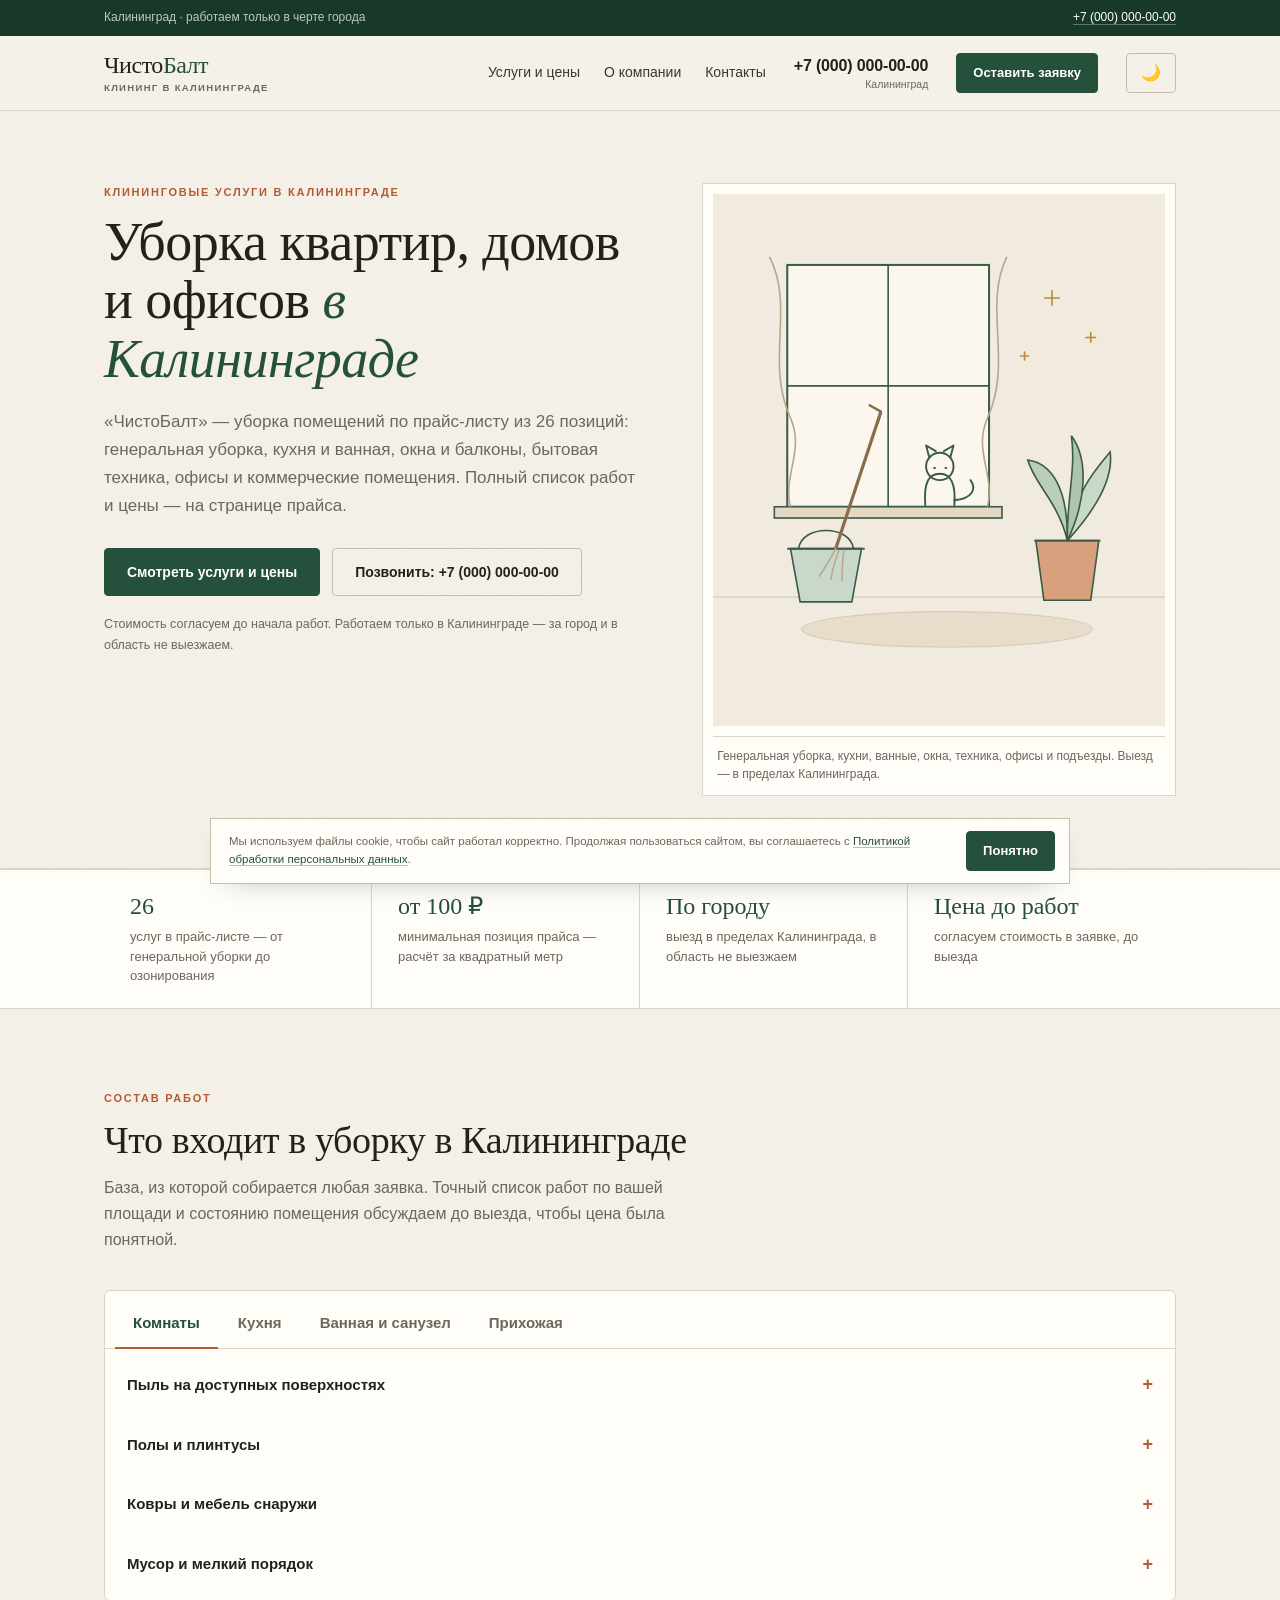
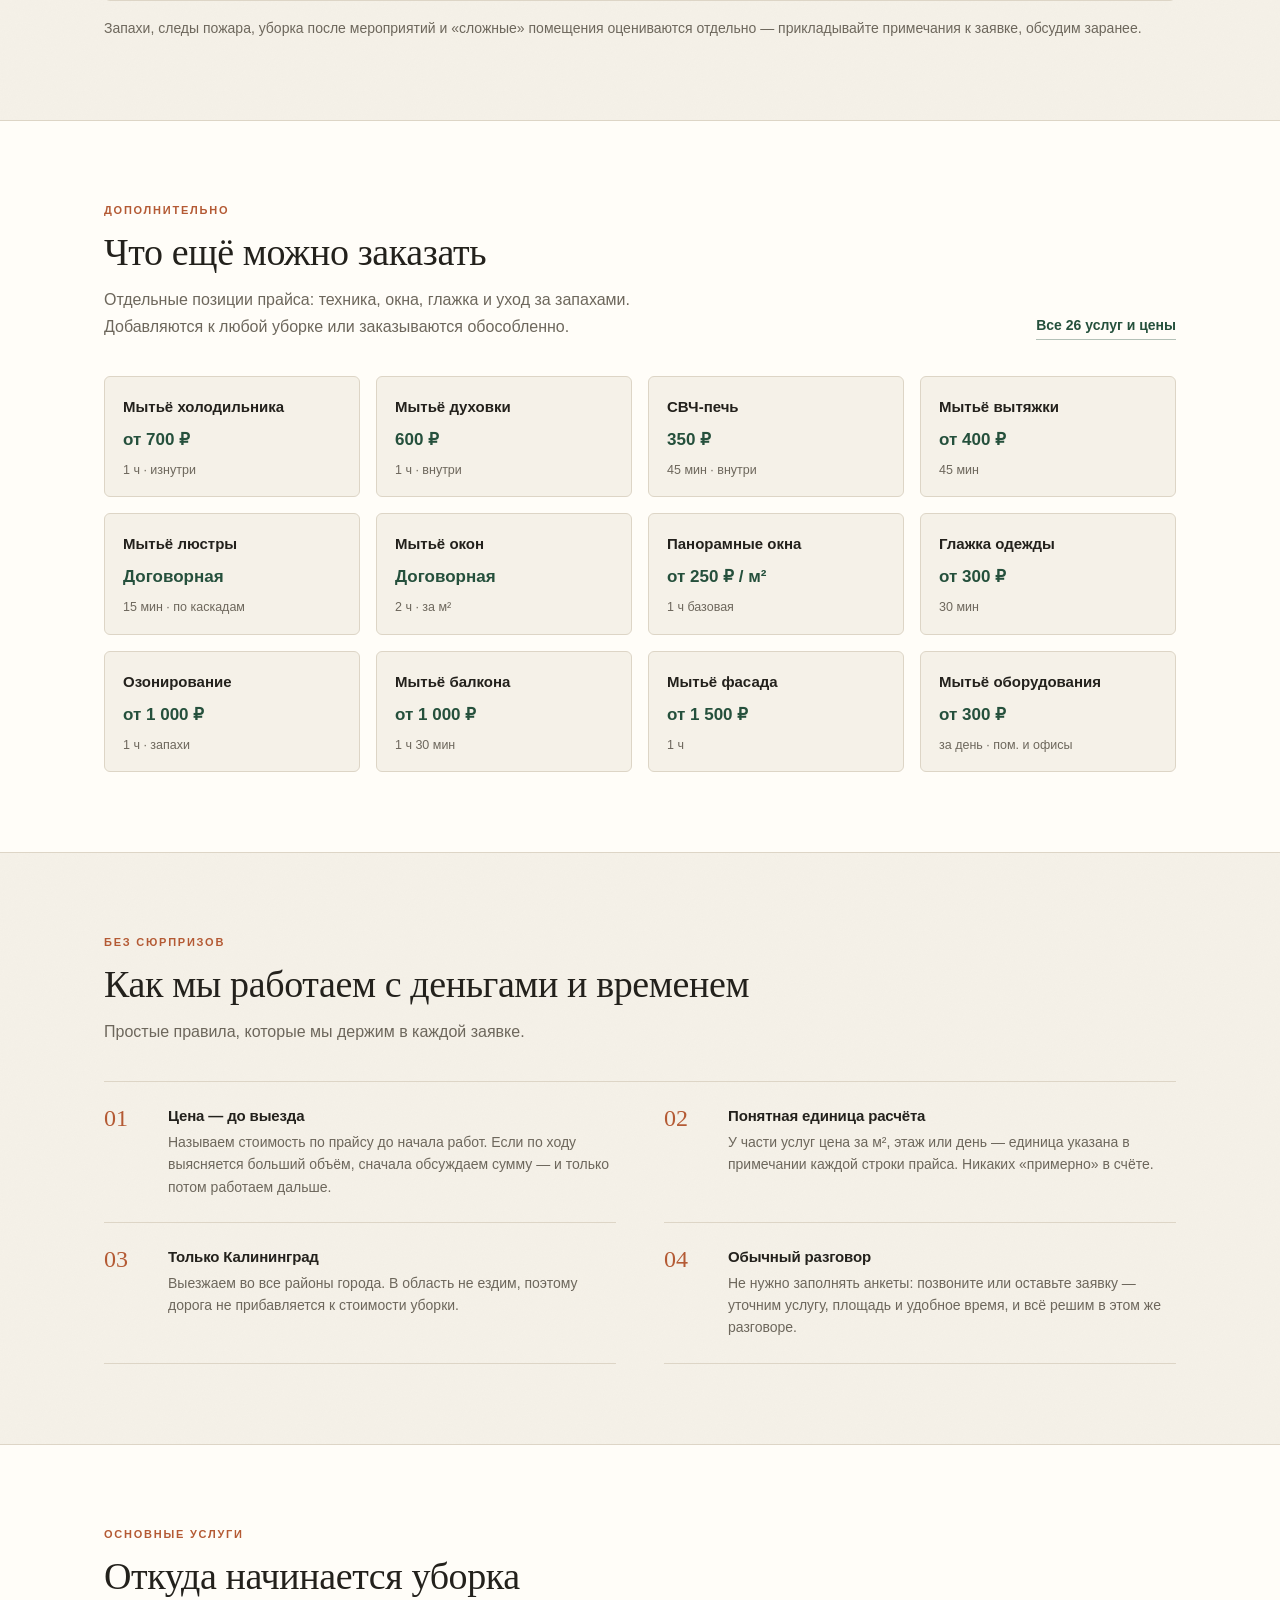
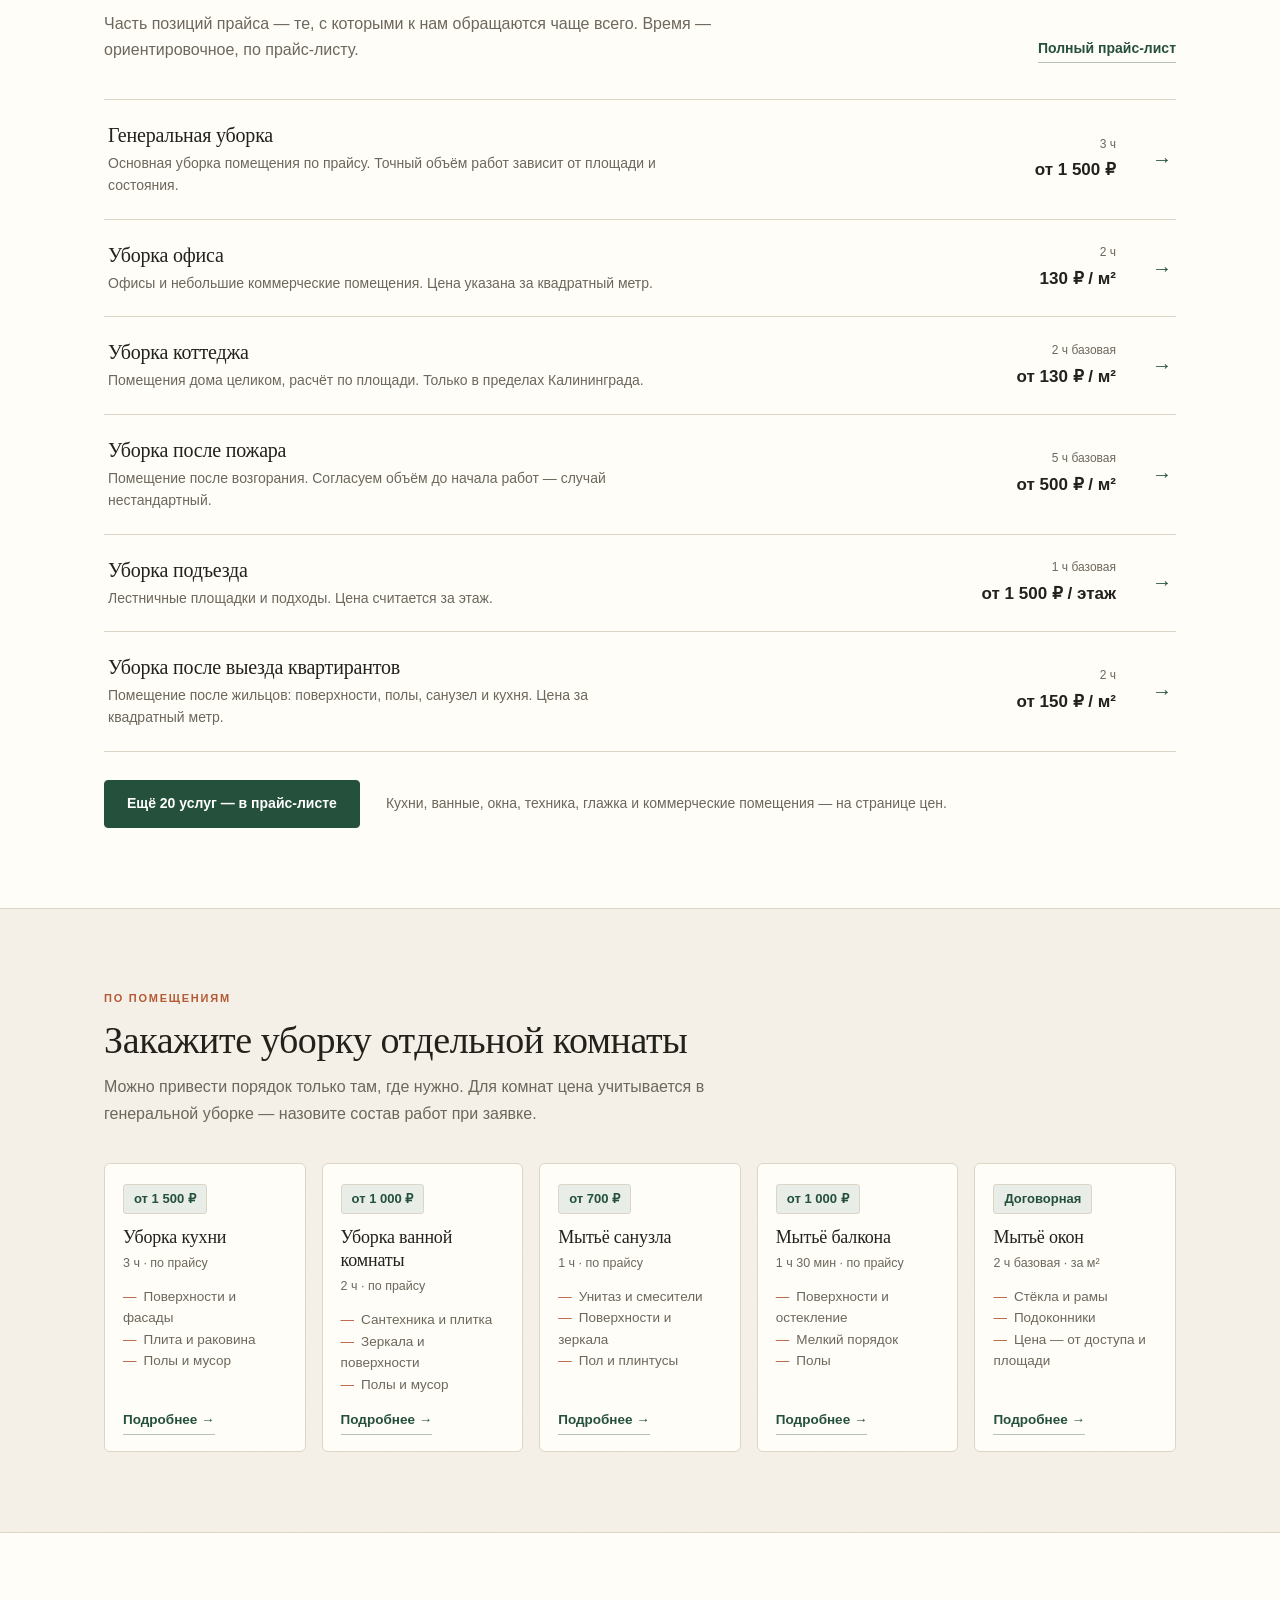
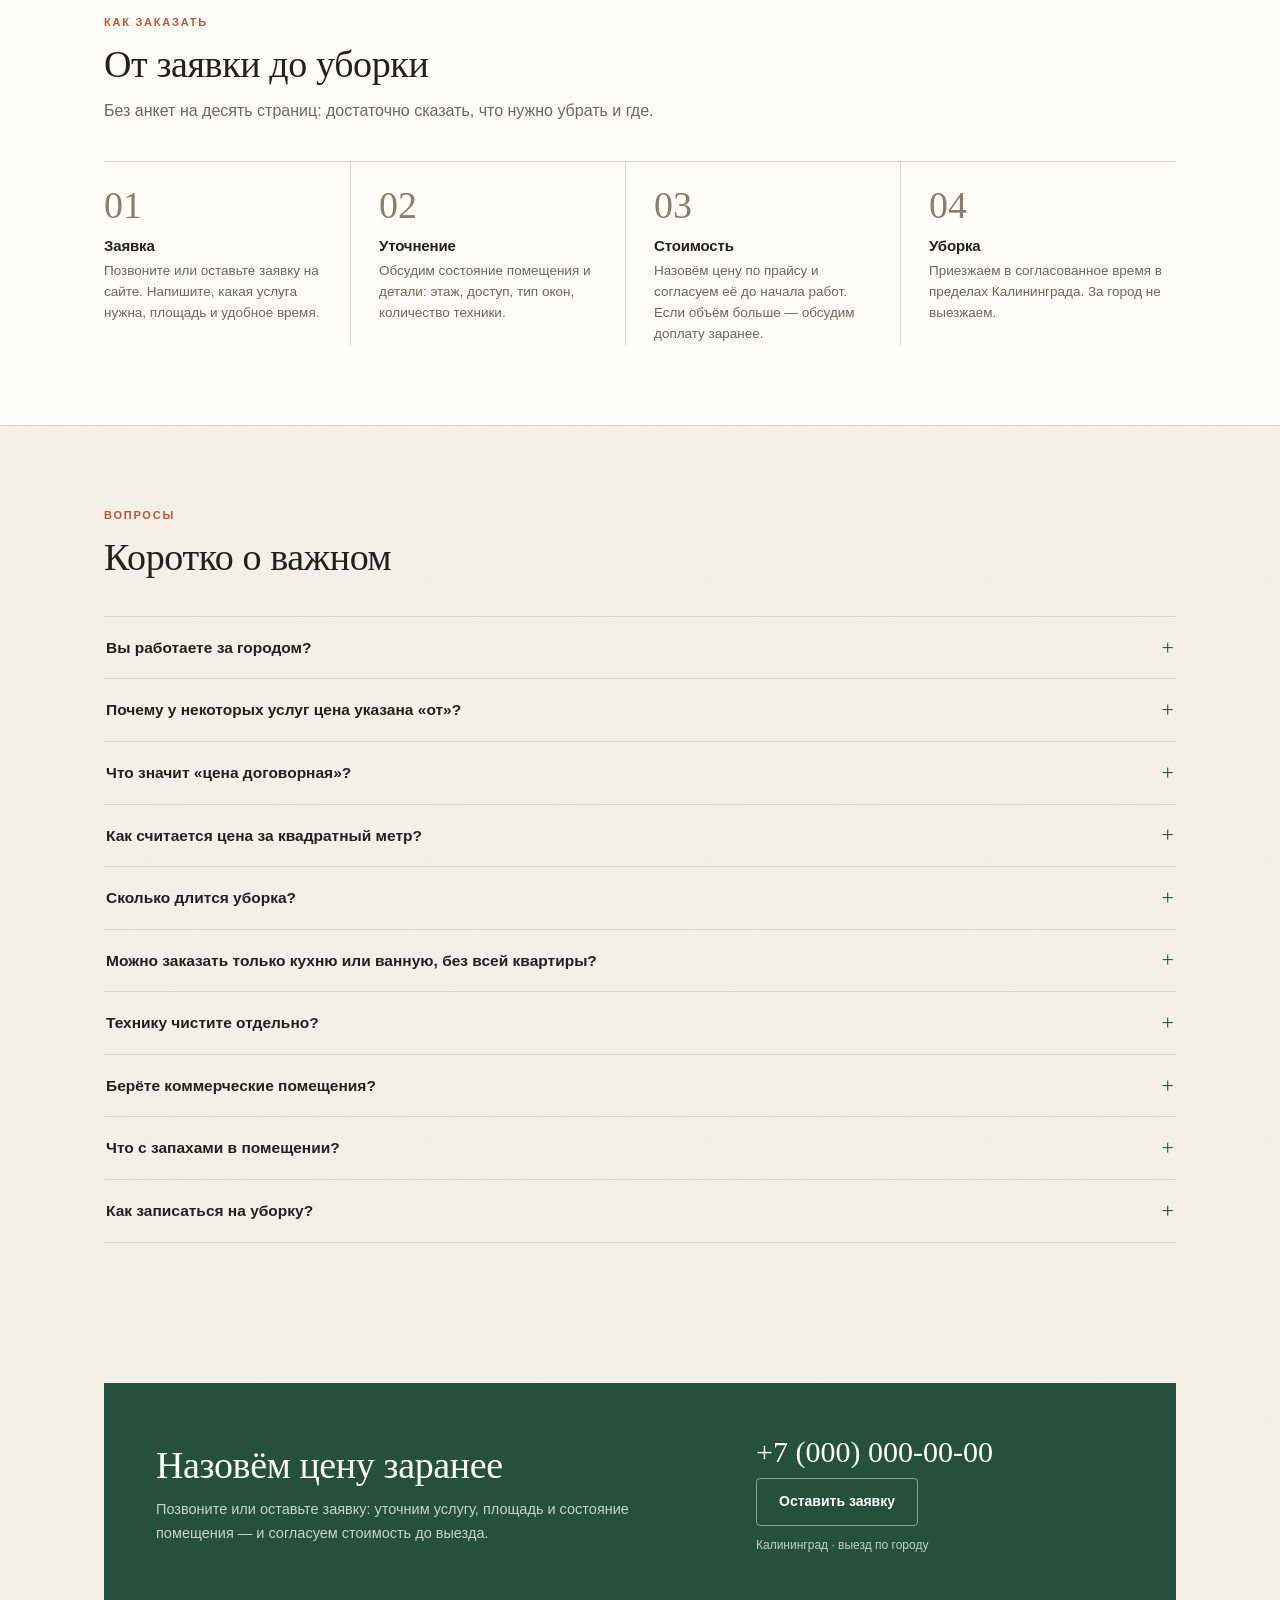
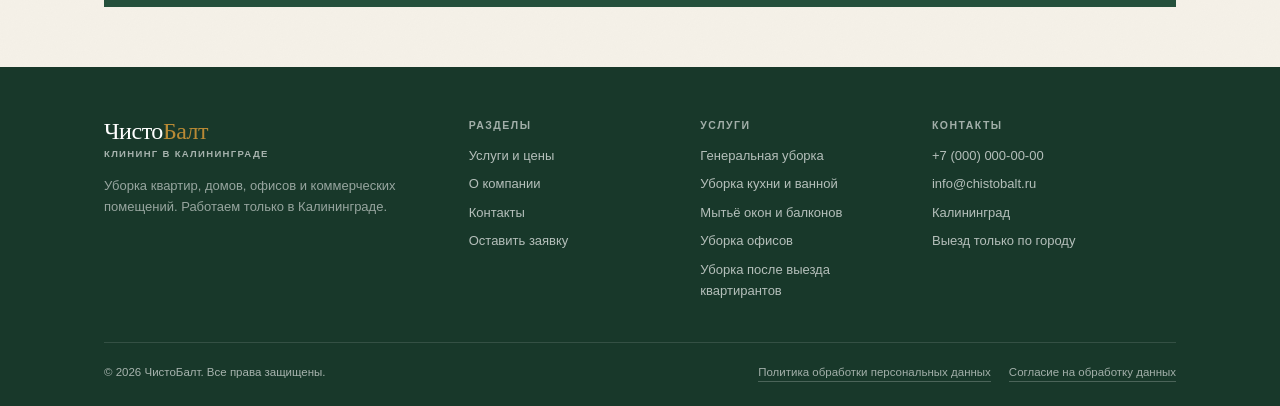
==== index.html @ 49157579 "ЧистоБалт: главная перестроена по структуре референса (полоса фактов, вкладки «Что входит», доп-услу" ====
<!DOCTYPE html>
<html lang="ru">
<head>
  <meta charset="UTF-8">
  <meta name="viewport" content="width=device-width, initial-scale=1">
  <title>ЧистоБалт — клининговые услуги в Калининграде: уборка квартир, домов и офисов</title>
  <meta name="description" content="Клининговые услуги в Калининграде. Что входит в уборку, отдельные помещения, окна, техника, офисы и коммерческие помещения. Прайс-лист из 26 услуг, цены согласовываем до начала работ. Только Калининград, без выездов по области.">
  <meta name="theme-color" content="#25503c">
  <link rel="icon" href="assets/favicon.svg" type="image/svg+xml">
  <link rel="stylesheet" href="styles.css">
</head>
<body>

  <div class="topbar">
    <div class="container topbar__inner">
      <span>Калининград · работаем только в черте города</span>
      <span><a href="tel:+70000000000">+7 (000) 000-00-00</a></span>
    </div>
  </div>

  <header class="header">
    <div class="container header__inner">
      <a class="logo" href="index.html">
        <span class="logo__name">Чисто<span>Балт</span></span>
        <span class="logo__sub">клининг в Калининграде</span>
      </a>

      <nav class="nav" id="nav" aria-label="Основная навигация">
        <a href="services.html">Услуги и цены</a>
        <a href="about.html">О компании</a>
        <a href="contacts.html">Контакты</a>
      </nav>

      <div class="header__phone">
        <a href="tel:+70000000000">+7 (000) 000-00-00</a>
        <small>Калининград</small>
      </div>

      <a class="btn btn--primary btn--sm header__cta" href="contacts.html#form">Оставить заявку</a>

      <button class="btn theme-toggle" type="button" id="themeToggle" aria-label="Переключить тему оформления" aria-pressed="false">🌙</button>

      <button class="burger" type="button" id="burger" aria-label="Открыть меню" aria-expanded="false" aria-controls="nav">
        <span></span><span></span><span></span>
      </button>
    </div>
  </header>

  <main>
    <section class="hero">
      <div class="container hero__grid">
        <div>
          <span class="overline">Клининговые услуги в Калининграде</span>
          <h1>Уборка квартир, домов и офисов <em>в Калининграде</em></h1>
          <p class="hero__lead">«ЧистоБалт» — уборка помещений по прайс-листу из 26 позиций: генеральная уборка, кухня и ванная, окна и балконы, бытовая техника, офисы и коммерческие помещения. Полный список работ и цены — на странице прайса.</p>

          <div class="hero__actions">
            <a class="btn btn--primary" href="services.html">Смотреть услуги и цены</a>
            <a class="btn btn--secondary" href="tel:+70000000000">Позвонить: +7 (000) 000-00-00</a>
          </div>
          <p class="hero__note">Стоимость согласуем до начала работ. Работаем только в Калининграде — за город и в область не выезжаем.</p>
        </div>

        <div class="hero__media">
          <figure class="hero__figure">
            <img src="assets/hero-line.svg" alt="Комната после уборки: окно, кот на подоконнике, растение и ведро со шваброй" width="560" height="660">
            <figcaption>Генеральная уборка, кухни, ванные, окна, техника, офисы и подъезды. Выезд — в пределах Калининграда.</figcaption>
          </figure>
        </div>
      </div>
    </section>

    <section class="statbar" aria-label="Основные факты о компании">
      <div class="container">
        <ul class="statbar__list">
          <li>
            <span class="statbar__value">26</span>
            <span class="statbar__label">услуг в прайс-листе — от генеральной уборки до озонирования</span>
          </li>
          <li>
            <span class="statbar__value">от 100 ₽</span>
            <span class="statbar__label">минимальная позиция прайса — расчёт за квадратный метр</span>
          </li>
          <li>
            <span class="statbar__value">По городу</span>
            <span class="statbar__label">выезд в пределах Калининграда, в область не выезжаем</span>
          </li>
          <li>
            <span class="statbar__value">Цена до работ</span>
            <span class="statbar__label">согласуем стоимость в заявке, до выезда</span>
          </li>
        </ul>
      </div>
    </section>

    <section class="section">
      <div class="container">
        <div class="section__head">
          <span class="overline">Состав работ</span>
          <h2>Что входит в уборку в Калининграде</h2>
          <p class="section__sub">База, из которой собирается любая заявка. Точный список работ по вашей площади и состоянию помещения обсуждаем до выезда, чтобы цена была понятной.</p>
        </div>

        <div class="included">
          <div class="included__tabs" role="tablist" aria-label="Помещения">
            <button class="included__tab is-active" type="button" role="tab" id="incTabRooms" aria-selected="true" aria-controls="incRooms" data-panel="incRooms">Комнаты</button>
            <button class="included__tab" type="button" role="tab" id="incTabKitchen" aria-selected="false" aria-controls="incKitchen" data-panel="incKitchen">Кухня</button>
            <button class="included__tab" type="button" role="tab" id="incTabBath" aria-selected="false" aria-controls="incBath" data-panel="incBath">Ванная и санузел</button>
            <button class="included__tab" type="button" role="tab" id="incTabHall" aria-selected="false" aria-controls="incHall" data-panel="incHall">Прихожая</button>
          </div>

          <div class="included__panel is-active" id="incRooms" role="tabpanel" aria-labelledby="incTabRooms">
            <ul class="worklist">
              <li>
                <details>
                  <summary>Пыль на доступных поверхностях</summary>
                  <div class="worklist__text">Протираем полки, столы, подоконники и другие открытые поверхности. Отдельные позиции — мытьё люстр, техники и окон.</div>
                </details>
              </li>
              <li>
                <details>
                  <summary>Полы и плинтусы</summary>
                  <div class="worklist__text">Пропылесосим и вымоем полы, включая плинтусы и углы. Мебель по согласованию можно аккуратно отодвинуть для уборки отдельных зон.</div>
                </details>
              </li>
              <li>
                <details>
                  <summary>Ковры и мебель снаружи</summary>
                  <div class="worklist__text">Пропылесосим ковры и мягкую мебель с внешней стороны. Глубокая чистка обивки — отдельная услуга, обсуждается при заявке.</div>
                </details>
              </li>
              <li>
                <details>
                  <summary>Мусор и мелкий порядок</summary>
                  <div class="worklist__text">Соберём мусор и вынесем мешки, заправим кровати, сложим по местам вещи, где это возможно.</div>
                </details>
              </li>
            </ul>
          </div>

          <div class="included__panel" id="incKitchen" role="tabpanel" aria-labelledby="incTabKitchen" hidden>
            <ul class="worklist">
              <li>
                <details>
                  <summary>Поверхности и фасады</summary>
                  <div class="worklist__text">Отмоем рабочую зону, фасады гарнитура снаружи, стол и подоконник от пыли и привычных загрязнений.</div>
                </details>
              </li>
              <li>
                <details>
                  <summary>Плита и раковина</summary>
                  <div class="worklist__text">Чистим плиту, варочную панель и раковину. Сильные застарелые загрязнения уточняются заранее — от этого зависит время и цена.</div>
                </details>
              </li>
              <li>
                <details>
                  <summary>Техника внутри и снаружи</summary>
                  <div class="worklist__text">Снаружи протираем всю технику. Мытьё холодильника, духовки, микроволновой печи и вытяжки внутри — отдельные позиции прайса.</div>
                </details>
              </li>
              <li>
                <details>
                  <summary>Мусор и пол</summary>
                  <div class="worklist__text">Меняем мешок в урне, убираем мусор, пылесосим и моем пол, включая зону под кухонным гарнитуром по доступности.</div>
                </details>
              </li>
            </ul>
          </div>

          <div class="included__panel" id="incBath" role="tabpanel" aria-labelledby="incTabBath" hidden>
            <ul class="worklist">
              <li>
                <details>
                  <summary>Сантехника</summary>
                  <div class="worklist__text">Отмываем ванную или душевую, чистим унитаз и смесители до блеска. Глубокая уборка санузла — отдельная позиция прайса.</div>
                </details>
              </li>
              <li>
                <details>
                  <summary>Плитка и зеркала</summary>
                  <div class="worklist__text">Протираем кафель от налёта, моем зеркала и стеклянные поверхности без разводов.</div>
                </details>
              </li>
              <li>
                <details>
                  <summary>Порядок на полках</summary>
                  <div class="worklist__text">Расставим аккуратно флаконы и полотенца. Каждая вещь остаётся на своём месте или там, где вы укажете.</div>
                </details>
              </li>
              <li>
                <details>
                  <summary>Мусор и пол</summary>
                  <div class="worklist__text">Меняем мешок, выносим мусор, моем пол и плинтусы, включая зону под стиральной машиной и раковиной.</div>
                </details>
              </li>
            </ul>
          </div>

          <div class="included__panel" id="incHall" role="tabpanel" aria-labelledby="incTabHall" hidden>
            <ul class="worklist">
              <li>
                <details>
                  <summary>Зеркала и двери</summary>
                  <div class="worklist__text">Моем зеркала, протираем дверные ручки и полотна дверей, выключатели.</div>
                </details>
              </li>
              <li>
                <details>
                  <summary>Обувь и вещи</summary>
                  <div class="worklist__text">Аккуратно расставим обувь и разложим верхнюю одежду там, где у вас принято хранить.</div>
                </details>
              </li>
              <li>
                <details>
                  <summary>Верхние поверхности</summary>
                  <div class="worklist__text">Убираем пыль с антресолей и верхних полок по доступности, протираем стены от следов пыли.</div>
                </details>
              </li>
              <li>
                <details>
                  <summary>Пол с ковриком</summary>
                  <div class="worklist__text">Пропылесосим и вымоем пол, вытряхнем или пропылесосим входной коврик.</div>
                </details>
              </li>
            </ul>
          </div>
        </div>

        <p class="included__note">Запахи, следы пожара, уборка после мероприятий и «сложные» помещения оцениваются отдельно — прикладывайте примечания к заявке, обсудим заранее.</p>
      </div>
    </section>

    <section class="section section--alt">
      <div class="container">
        <div class="section__head section__head--row">
          <div>
            <span class="overline">Дополнительно</span>
            <h2>Что ещё можно заказать</h2>
            <p class="section__sub">Отдельные позиции прайса: техника, окна, глажка и уход за запахами. Добавляются к любой уборке или заказываются обособленно.</p>
          </div>
          <a class="link-more" href="services.html">Все 26 услуг и цены</a>
        </div>

        <div class="extras">
          <a class="extra-card" href="services.html">
            <span class="extra-card__title">Мытьё холодильника</span>
            <span class="extra-card__price">от 700 ₽</span>
            <span class="extra-card__meta">1 ч · изнутри</span>
          </a>
          <a class="extra-card" href="services.html">
            <span class="extra-card__title">Мытьё духовки</span>
            <span class="extra-card__price">600 ₽</span>
            <span class="extra-card__meta">1 ч · внутри</span>
          </a>
          <a class="extra-card" href="services.html">
            <span class="extra-card__title">СВЧ-печь</span>
            <span class="extra-card__price">350 ₽</span>
            <span class="extra-card__meta">45 мин · внутри</span>
          </a>
          <a class="extra-card" href="services.html">
            <span class="extra-card__title">Мытьё вытяжки</span>
            <span class="extra-card__price">от 400 ₽</span>
            <span class="extra-card__meta">45 мин</span>
          </a>
          <a class="extra-card" href="services.html">
            <span class="extra-card__title">Мытьё люстры</span>
            <span class="extra-card__price">Договорная</span>
            <span class="extra-card__meta">15 мин · по каскадам</span>
          </a>
          <a class="extra-card" href="services.html">
            <span class="extra-card__title">Мытьё окон</span>
            <span class="extra-card__price">Договорная</span>
            <span class="extra-card__meta">2 ч · за м²</span>
          </a>
          <a class="extra-card" href="services.html">
            <span class="extra-card__title">Панорамные окна</span>
            <span class="extra-card__price">от 250 ₽ / м²</span>
            <span class="extra-card__meta">1 ч базовая</span>
          </a>
          <a class="extra-card" href="services.html">
            <span class="extra-card__title">Глажка одежды</span>
            <span class="extra-card__price">от 300 ₽</span>
            <span class="extra-card__meta">30 мин</span>
          </a>
          <a class="extra-card" href="services.html">
            <span class="extra-card__title">Озонирование</span>
            <span class="extra-card__price">от 1 000 ₽</span>
            <span class="extra-card__meta">1 ч · запахи</span>
          </a>
          <a class="extra-card" href="services.html">
            <span class="extra-card__title">Мытьё балкона</span>
            <span class="extra-card__price">от 1 000 ₽</span>
            <span class="extra-card__meta">1 ч 30 мин</span>
          </a>
          <a class="extra-card" href="services.html">
            <span class="extra-card__title">Мытьё фасада</span>
            <span class="extra-card__price">от 1 500 ₽</span>
            <span class="extra-card__meta">1 ч</span>
          </a>
          <a class="extra-card" href="services.html">
            <span class="extra-card__title">Мытьё оборудования</span>
            <span class="extra-card__price">от 300 ₽</span>
            <span class="extra-card__meta">за день · пом. и офисы</span>
          </a>
        </div>
      </div>
    </section>

    <section class="section">
      <div class="container">
        <div class="section__head">
          <span class="overline">Без сюрпризов</span>
          <h2>Как мы работаем с деньгами и временем</h2>
          <p class="section__sub">Простые правила, которые мы держим в каждой заявке.</p>
        </div>

        <div class="principles">
          <article class="principle">
            <span class="principle__num">01</span>
            <div>
              <h3>Цена — до выезда</h3>
              <p>Называем стоимость по прайсу до начала работ. Если по ходу выясняется больший объём, сначала обсуждаем сумму — и только потом работаем дальше.</p>
            </div>
          </article>

          <article class="principle">
            <span class="principle__num">02</span>
            <div>
              <h3>Понятная единица расчёта</h3>
              <p>У части услуг цена за м², этаж или день — единица указана в примечании каждой строки прайса. Никаких «примерно» в счёте.</p>
            </div>
          </article>

          <article class="principle">
            <span class="principle__num">03</span>
            <div>
              <h3>Только Калининград</h3>
              <p>Выезжаем во все районы города. В область не ездим, поэтому дорога не прибавляется к стоимости уборки.</p>
            </div>
          </article>

          <article class="principle">
            <span class="principle__num">04</span>
            <div>
              <h3>Обычный разговор</h3>
              <p>Не нужно заполнять анкеты: позвоните или оставьте заявку — уточним услугу, площадь и удобное время, и всё решим в этом же разговоре.</p>
            </div>
          </article>
        </div>
      </div>
    </section>

    <section class="section section--alt">
      <div class="container">
        <div class="section__head section__head--row">
          <div>
            <span class="overline">Основные услуги</span>
            <h2>Откуда начинается уборка</h2>
            <p class="section__sub">Часть позиций прайса — те, с которыми к нам обращаются чаще всего. Время — ориентировочное, по прайс-листу.</p>
          </div>
          <a class="link-more" href="services.html">Полный прайс-лист</a>
        </div>

        <div class="service-list">
          <a class="service-row" href="services.html">
            <div class="service-row__body">
              <h3>Генеральная уборка</h3>
              <p>Основная уборка помещения по прайсу. Точный объём работ зависит от площади и состояния.</p>
            </div>
            <div class="service-row__side">
              <span class="service-row__time">3 ч</span>
              <span class="service-row__price">от 1 500 ₽</span>
            </div>
            <span class="service-row__arrow" aria-hidden="true">→</span>
          </a>

          <a class="service-row" href="services.html">
            <div class="service-row__body">
              <h3>Уборка офиса</h3>
              <p>Офисы и небольшие коммерческие помещения. Цена указана за квадратный метр.</p>
            </div>
            <div class="service-row__side">
              <span class="service-row__time">2 ч</span>
              <span class="service-row__price">130 ₽ / м²</span>
            </div>
            <span class="service-row__arrow" aria-hidden="true">→</span>
          </a>

          <a class="service-row" href="services.html">
            <div class="service-row__body">
              <h3>Уборка коттеджа</h3>
              <p>Помещения дома целиком, расчёт по площади. Только в пределах Калининграда.</p>
            </div>
            <div class="service-row__side">
              <span class="service-row__time">2 ч базовая</span>
              <span class="service-row__price">от 130 ₽ / м²</span>
            </div>
            <span class="service-row__arrow" aria-hidden="true">→</span>
          </a>

          <a class="service-row" href="services.html">
            <div class="service-row__body">
              <h3>Уборка после пожара</h3>
              <p>Помещение после возгорания. Согласуем объём до начала работ — случай нестандартный.</p>
            </div>
            <div class="service-row__side">
              <span class="service-row__time">5 ч базовая</span>
              <span class="service-row__price">от 500 ₽ / м²</span>
            </div>
            <span class="service-row__arrow" aria-hidden="true">→</span>
          </a>

          <a class="service-row" href="services.html">
            <div class="service-row__body">
              <h3>Уборка подъезда</h3>
              <p>Лестничные площадки и подходы. Цена считается за этаж.</p>
            </div>
            <div class="service-row__side">
              <span class="service-row__time">1 ч базовая</span>
              <span class="service-row__price">от 1 500 ₽ / этаж</span>
            </div>
            <span class="service-row__arrow" aria-hidden="true">→</span>
          </a>

          <a class="service-row" href="services.html">
            <div class="service-row__body">
              <h3>Уборка после выезда квартирантов</h3>
              <p>Помещение после жильцов: поверхности, полы, санузел и кухня. Цена за квадратный метр.</p>
            </div>
            <div class="service-row__side">
              <span class="service-row__time">2 ч</span>
              <span class="service-row__price">от 150 ₽ / м²</span>
            </div>
            <span class="service-row__arrow" aria-hidden="true">→</span>
          </a>
        </div>

        <div class="service-list__foot">
          <a class="btn btn--primary" href="services.html">Ещё 20 услуг — в прайс-листе</a>
          <span class="service-list__hint">Кухни, ванные, окна, техника, глажка и коммерческие помещения — на странице цен.</span>
        </div>
      </div>
    </section>

    <section class="section">
      <div class="container">
        <div class="section__head">
          <span class="overline">По помещениям</span>
          <h2>Закажите уборку отдельной комнаты</h2>
          <p class="section__sub">Можно привести порядок только там, где нужно. Для комнат цена учитывается в генеральной уборке — назовите состав работ при заявке.</p>
        </div>

        <div class="rooms">
          <a class="room-card" href="services.html">
            <span class="room-card__badge">от 1 500 ₽</span>
            <h3>Уборка кухни</h3>
            <span class="room-card__meta">3 ч · по прайсу</span>
            <ul>
              <li>Поверхности и фасады</li>
              <li>Плита и раковина</li>
              <li>Полы и мусор</li>
            </ul>
            <span class="room-card__more" aria-hidden="true">Подробнее →</span>
          </a>

          <a class="room-card" href="services.html">
            <span class="room-card__badge">от 1 000 ₽</span>
            <h3>Уборка ванной комнаты</h3>
            <span class="room-card__meta">2 ч · по прайсу</span>
            <ul>
              <li>Сантехника и плитка</li>
              <li>Зеркала и поверхности</li>
              <li>Полы и мусор</li>
            </ul>
            <span class="room-card__more" aria-hidden="true">Подробнее →</span>
          </a>

          <a class="room-card" href="services.html">
            <span class="room-card__badge">от 700 ₽</span>
            <h3>Мытьё санузла</h3>
            <span class="room-card__meta">1 ч · по прайсу</span>
            <ul>
              <li>Унитаз и смесители</li>
              <li>Поверхности и зеркала</li>
              <li>Пол и плинтусы</li>
            </ul>
            <span class="room-card__more" aria-hidden="true">Подробнее →</span>
          </a>

          <a class="room-card" href="services.html">
            <span class="room-card__badge">от 1 000 ₽</span>
            <h3>Мытьё балкона</h3>
            <span class="room-card__meta">1 ч 30 мин · по прайсу</span>
            <ul>
              <li>Поверхности и остекление</li>
              <li>Мелкий порядок</li>
              <li>Полы</li>
            </ul>
            <span class="room-card__more" aria-hidden="true">Подробнее →</span>
          </a>

          <a class="room-card" href="services.html">
            <span class="room-card__badge">Договорная</span>
            <h3>Мытьё окон</h3>
            <span class="room-card__meta">2 ч базовая · за м²</span>
            <ul>
              <li>Стёкла и рамы</li>
              <li>Подоконники</li>
              <li>Цена — от доступа и площади</li>
            </ul>
            <span class="room-card__more" aria-hidden="true">Подробнее →</span>
          </a>
        </div>
      </div>
    </section>

    <section class="section section--alt">
      <div class="container">
        <div class="section__head">
          <span class="overline">Как заказать</span>
          <h2>От заявки до уборки</h2>
          <p class="section__sub">Без анкет на десять страниц: достаточно сказать, что нужно убрать и где.</p>
        </div>

        <div class="steps">
          <article class="step">
            <div class="step__num">01</div>
            <h3>Заявка</h3>
            <p>Позвоните или оставьте заявку на сайте. Напишите, какая услуга нужна, площадь и удобное время.</p>
          </article>

          <article class="step">
            <div class="step__num">02</div>
            <h3>Уточнение</h3>
            <p>Обсудим состояние помещения и детали: этаж, доступ, тип окон, количество техники.</p>
          </article>

          <article class="step">
            <div class="step__num">03</div>
            <h3>Стоимость</h3>
            <p>Назовём цену по прайсу и согласуем её до начала работ. Если объём больше — обсудим доплату заранее.</p>
          </article>

          <article class="step">
            <div class="step__num">04</div>
            <h3>Уборка</h3>
            <p>Приезжаем в согласованное время в пределах Калининграда. За город не выезжаем.</p>
          </article>
        </div>
      </div>
    </section>

    <section class="section">
      <div class="container">
        <div class="section__head">
          <span class="overline">Вопросы</span>
          <h2>Коротко о важном</h2>
        </div>

        <div class="faq">
          <details>
            <summary>Вы работаете за городом?</summary>
            <div class="faq__answer">Нет. Работаем только в Калининграде, в пределах города. В Зеленоградск, Светлогорск, Пионерский и другие населённые пункты области не выезжаем.</div>
          </details>

          <details>
            <summary>Почему у некоторых услуг цена указана «от»?</summary>
            <div class="faq__answer">Это минимальная стоимость. Итоговая цена зависит от площади, состояния помещения и объёма работы. Точную стоимость согласуем до начала уборки.</div>
          </details>

          <details>
            <summary>Что значит «цена договорная»?</summary>
            <div class="faq__answer">Для мытья окон и люстр стоимость зависит от размера, количества, высоты и доступа. Обсудим детали и назовём цену до начала работ.</div>
          </details>

          <details>
            <summary>Как считается цена за квадратный метр?</summary>
            <div class="faq__answer">Умножаем ставку из прайса на площадь, учитывая состояние помещения. Например, у офиса — 130 ₽ за м², у коттеджа — от 130 ₽ за м². Единица расчёта всегда указана в примечании к услуге.</div>
          </details>

          <details>
            <summary>Сколько длится уборка?</summary>
            <div class="faq__answer">В прайсе у каждой услуги указано ориентировочное время — от 15 минут на люстру до 5 часов базовой уборки после пожара. Реальное время зависит от площади и состояния, назовём его при согласовании заявки.</div>
          </details>

          <details>
            <summary>Можно заказать только кухню или ванную, без всей квартиры?</summary>
            <div class="faq__answer">Да. Уборка кухни, ванной комнаты, мойка санузла и балкона — отдельные позиции прайса, их можно заказать отдельно от генеральной уборки.</div>
          </details>

          <details>
            <summary>Технику чистите отдельно?</summary>
            <div class="faq__answer">Да. В прайсе есть мытьё холодильника, духовки, микроволновой печи, вытяжки, плиты и люстры. Часть услуг — по цене за м² или за день работы оборудования.</div>
          </details>

          <details>
            <summary>Берёте коммерческие помещения?</summary>
            <div class="faq__answer">Да: уборка офисов и ресторанов по ставке за м², мытьё оборудования — за день работы, уборка подъездов — за этаж. Детали уточним в заявке — так проще назвать точную цену.</div>
          </details>

          <details>
            <summary>Что с запахами в помещении?</summary>
            <div class="faq__answer">Для этого есть услуга озонирования — обработка помещения озоном. Стоимость — от 1 000 ₽, обычно занимает около часа.</div>
          </details>

          <details>
            <summary>Как записаться на уборку?</summary>
            <div class="faq__answer">Позвоните по телефону или оставьте заявку на странице контактов. Уточним услугу, площадь и удобное время, после чего согласуем стоимость.</div>
          </details>
        </div>
      </div>
    </section>

    <section class="section section--tight">
      <div class="container">
        <div class="cta">
          <div class="cta__grid">
            <div>
              <h2>Назовём цену заранее</h2>
              <p>Позвоните или оставьте заявку: уточним услугу, площадь и состояние помещения — и согласуем стоимость до выезда.</p>
            </div>
            <div class="cta__actions">
              <a class="cta__phone" href="tel:+70000000000">+7 (000) 000-00-00</a>
              <a class="btn btn--light" href="contacts.html#form">Оставить заявку</a>
              <span class="cta__small">Калининград · выезд по городу</span>
            </div>
          </div>
        </div>
      </div>
    </section>
  </main>

  <footer class="footer">
    <div class="container">
      <div class="footer__grid">
        <div>
          <a class="logo" href="index.html">
            <span class="logo__name">Чисто<span>Балт</span></span>
            <span class="logo__sub">клининг в Калининграде</span>
          </a>
          <p class="footer__about">Уборка квартир, домов, офисов и коммерческих помещений. Работаем только в Калининграде.</p>
        </div>

        <div>
          <h3>Разделы</h3>
          <ul class="footer__list">
            <li><a href="services.html">Услуги и цены</a></li>
            <li><a href="about.html">О компании</a></li>
            <li><a href="contacts.html">Контакты</a></li>
            <li><a href="contacts.html#form">Оставить заявку</a></li>
          </ul>
        </div>

        <div>
          <h3>Услуги</h3>
          <ul class="footer__list">
            <li><a href="services.html">Генеральная уборка</a></li>
            <li><a href="services.html">Уборка кухни и ванной</a></li>
            <li><a href="services.html">Мытьё окон и балконов</a></li>
            <li><a href="services.html">Уборка офисов</a></li>
            <li><a href="services.html">Уборка после выезда квартирантов</a></li>
          </ul>
        </div>

        <div>
          <h3>Контакты</h3>
          <ul class="footer__list">
            <li><a href="tel:+70000000000">+7 (000) 000-00-00</a></li>
            <li><a href="mailto:info@chistobalt.ru">info@chistobalt.ru</a></li>
            <li>Калининград</li>
            <li>Выезд только по городу</li>
          </ul>
        </div>
      </div>

      <div class="footer__bottom">
        <div>© <span id="year">2026</span> ЧистоБалт. Все права защищены.</div>
        <div class="footer__legal">
          <a href="privacy.html">Политика обработки персональных данных</a>
          <a href="privacy.html#consent">Согласие на обработку данных</a>
        </div>
      </div>
    </div>
  </footer>

  <div class="cookie" id="cookieBar" role="dialog" aria-label="Использование файлов cookie" aria-live="polite">
    <p>Мы используем файлы cookie, чтобы сайт работал корректно. Продолжая пользоваться сайтом, вы соглашаетесь с <a href="privacy.html#cookies">Политикой обработки персональных данных</a>.</p>
    <button class="btn btn--primary btn--sm" type="button" id="cookieAccept">Понятно</button>
  </div>

  <script src="script.js"></script>
</body>
</html>
---- styles.css ----
/* =========================================================
   ЧистоБалт — клининг в Калининграде
   Оформление: спокойное, «бумажное», без глянца
   ========================================================= */

:root {
  --paper: #f5f1e8;
  --surface: #fffdf8;
  --ink: #23211c;
  --ink-soft: #3c382f;
  --muted: #6d675c;
  --line: #ddd5c6;
  --line-strong: #c6bcaa;
  --green: #25503c;
  --green-dark: #18382a;
  --green-soft: #e8eee7;
  --terra: #b45a34;
  --gold: #b98a35;
  --danger: #a33a2a;
  --serif: Georgia, "Times New Roman", "PT Serif", serif;
  --sans: "Segoe UI", -apple-system, BlinkMacSystemFont, Roboto, Arial, sans-serif;
  --container: 1120px;
}

*,
*::before,
*::after {
  box-sizing: border-box;
}

html {
  scroll-behavior: smooth;
  scroll-padding-top: 96px;
  -webkit-text-size-adjust: 100%;
}

body {
  margin: 0;
  font-family: var(--sans);
  font-size: 16px;
  line-height: 1.65;
  color: var(--ink);
  background-color: var(--paper);
  background-image: url("data:image/svg+xml,%3Csvg xmlns='http://www.w3.org/2000/svg' width='140' height='140'%3E%3Cfilter id='n'%3E%3CfeTurbulence type='fractalNoise' baseFrequency='0.85' numOctaves='2' stitchTiles='stitch'/%3E%3CfeColorMatrix type='saturate' values='0'/%3E%3C/filter%3E%3Crect width='140' height='140' filter='url(%23n)' opacity='0.028'/%3E%3C/svg%3E");
  overflow-x: hidden;
}

body.is-locked {
  overflow: hidden;
}

img,
svg {
  display: block;
  max-width: 100%;
}

a {
  color: inherit;
  text-decoration: none;
}

button,
input,
select,
textarea {
  font: inherit;
  color: inherit;
}

button {
  cursor: pointer;
}

h1,
h2,
h3,
h4,
p,
ul,
ol,
figure,
blockquote {
  margin: 0;
}

ul,
ol {
  padding: 0;
  list-style: none;
}

::selection {
  background: var(--green);
  color: #fff;
}

:focus-visible {
  outline: 2px solid var(--terra);
  outline-offset: 3px;
}

.container {
  width: 100%;
  max-width: var(--container);
  margin: 0 auto;
  padding: 0 24px;
}

/* ---------- Typography ---------- */

h1,
h2,
h3 {
  font-family: var(--serif);
  font-weight: 400;
  letter-spacing: -0.01em;
}

h1 {
  font-size: clamp(34px, 4.6vw, 54px);
  line-height: 1.08;
}

h2 {
  font-size: clamp(27px, 3.4vw, 38px);
  line-height: 1.15;
}

h3 {
  font-size: 21px;
  line-height: 1.3;
}

.overline {
  display: block;
  margin-bottom: 12px;
  font-family: var(--sans);
  font-size: 11px;
  font-weight: 700;
  letter-spacing: 0.16em;
  text-transform: uppercase;
  color: var(--terra);
}

.section {
  padding: clamp(52px, 7vw, 80px) 0;
}

.section--tight {
  padding: clamp(40px, 5vw, 60px) 0;
}

.section--alt {
  background: var(--surface);
  border-top: 1px solid var(--line);
  border-bottom: 1px solid var(--line);
}

.section__head {
  max-width: 720px;
  margin-bottom: 36px;
}

.section__head--row {
  display: flex;
  flex-wrap: wrap;
  align-items: flex-end;
  justify-content: space-between;
  gap: 16px 40px;
  max-width: none;
}

.section__sub {
  margin-top: 12px;
  max-width: 620px;
  font-size: 16px;
  color: var(--muted);
}

.link-more {
  display: inline-flex;
  align-items: center;
  gap: 7px;
  font-size: 14px;
  font-weight: 600;
  color: var(--green);
  border-bottom: 1px solid rgba(37, 80, 60, 0.35);
  padding-bottom: 2px;
  transition: border-color 0.15s ease, color 0.15s ease;
}

.link-more:hover {
  color: var(--terra);
  border-color: var(--terra);
}

/* ---------- Buttons ---------- */

.btn {
  display: inline-flex;
  align-items: center;
  justify-content: center;
  gap: 9px;
  min-height: 48px;
  padding: 0 22px;
  border: 1px solid transparent;
  border-radius: 4px;
  font-family: var(--sans);
  font-size: 14px;
  font-weight: 600;
  line-height: 1.2;
  text-align: center;
  transition: background-color 0.15s ease, color 0.15s ease, border-color 0.15s ease;
}

.btn--primary {
  background: var(--green);
  border-color: var(--green);
  color: #fff;
}

.btn--primary:hover {
  background: var(--green-dark);
  border-color: var(--green-dark);
}

.btn--secondary {
  background: transparent;
  border-color: var(--line-strong);
  color: var(--ink);
}

.btn--secondary:hover {
  background: var(--surface);
  border-color: var(--ink-soft);
}

.btn--light {
  background: transparent;
  border-color: rgba(255, 255, 255, 0.45);
  color: #fff;
}

.btn--light:hover {
  background: rgba(255, 255, 255, 0.1);
  border-color: #fff;
}

.btn--sm {
  min-height: 40px;
  padding: 0 16px;
  font-size: 13px;
}

.btn--block {
  width: 100%;
}

/* Кнопка переключения темы */
.theme-toggle {
  min-height: 40px;
  padding: 0 14px;
  font-size: 16px;
  background: transparent;
  border: 1px solid var(--line-strong);
  color: var(--ink-soft);
  border-radius: 4px;
}

.theme-toggle:hover {
  border-color: var(--ink-soft);
  color: var(--ink);
}

[data-theme="dark"] .theme-toggle {
  border-color: var(--line-strong);
  color: var(--ink-soft);
}

/* ---------- Top bar ---------- */

.topbar {
  background: var(--green-dark);
  color: rgba(255, 255, 255, 0.72);
  font-size: 12px;
}

.topbar__inner {
  display: flex;
  flex-wrap: wrap;
  align-items: center;
  justify-content: space-between;
  gap: 6px 24px;
  min-height: 36px;
  padding-top: 5px;
  padding-bottom: 5px;
}

.topbar a {
  color: #fff;
  border-bottom: 1px solid rgba(255, 255, 255, 0.3);
}

.topbar a:hover {
  border-color: #fff;
}

/* ---------- Header ---------- */

.header {
  position: sticky;
  top: 0;
  z-index: 60;
  background: rgba(245, 241, 232, 0.97);
  backdrop-filter: blur(6px);
  border-bottom: 1px solid var(--line);
}

.header__inner {
  display: flex;
  align-items: center;
  gap: 28px;
  min-height: 74px;
}

.logo {
  display: flex;
  flex-direction: column;
  flex: 0 0 auto;
  line-height: 1;
}

.logo__name {
  font-family: var(--serif);
  font-size: 24px;
  letter-spacing: -0.02em;
  color: var(--ink);
}

.logo__name span {
  color: var(--green);
}

.logo__sub {
  margin-top: 6px;
  font-size: 9.5px;
  font-weight: 600;
  letter-spacing: 0.14em;
  text-transform: uppercase;
  color: var(--muted);
}

.nav {
  display: flex;
  align-items: center;
  gap: 24px;
  margin-left: auto;
}

.nav a {
  padding: 6px 0;
  font-size: 14px;
  font-weight: 500;
  color: var(--ink-soft);
  border-bottom: 1px solid transparent;
  transition: color 0.15s ease, border-color 0.15s ease;
}

.nav a:hover {
  color: var(--green);
}

.nav a.is-current {
  color: var(--green);
  border-bottom-color: var(--green);
}

.header__phone {
  display: flex;
  flex-direction: column;
  align-items: flex-end;
  flex: 0 0 auto;
  line-height: 1.2;
}

.header__phone a {
  font-size: 16px;
  font-weight: 700;
  letter-spacing: -0.01em;
}

.header__phone small {
  margin-top: 3px;
  font-size: 10.5px;
  color: var(--muted);
}

.header__cta {
  flex: 0 0 auto;
}

.burger {
  display: none;
  width: 42px;
  height: 42px;
  padding: 0;
  border: 1px solid var(--line-strong);
  border-radius: 4px;
  background: transparent;
}

.burger span {
  display: block;
  width: 18px;
  height: 1.5px;
  margin: 4px auto;
  background: var(--ink);
  transition: transform 0.18s ease, opacity 0.18s ease;
}

.burger[aria-expanded="true"] span:nth-child(1) {
  transform: translateY(5.5px) rotate(45deg);
}

.burger[aria-expanded="true"] span:nth-child(2) {
  opacity: 0;
}

.burger[aria-expanded="true"] span:nth-child(3) {
  transform: translateY(-5.5px) rotate(-45deg);
}

/* ---------- Hero ---------- */

.hero {
  padding: clamp(44px, 6vw, 72px) 0 clamp(48px, 6vw, 72px);
  border-bottom: 1px solid var(--line);
}

.hero__grid {
  display: grid;
  grid-template-columns: 1.06fr 0.94fr;
  align-items: start;
  gap: clamp(32px, 5vw, 64px);
}

.hero h1 {
  max-width: 620px;
  margin-top: 4px;
}

.hero h1 em {
  font-style: italic;
  color: var(--green);
}

.hero__lead {
  max-width: 540px;
  margin-top: 20px;
  font-size: 17px;
  color: var(--muted);
}

.hero__actions {
  display: flex;
  flex-wrap: wrap;
  gap: 12px;
  margin-top: 28px;
}

.hero__note {
  margin-top: 18px;
  font-size: 12.5px;
  color: var(--muted);
}

.hero__figure {
  border: 1px solid var(--line);
  background: var(--surface);
  padding: 10px;
}

.hero__figure img {
  width: 100%;
  height: auto;
}

.hero__figure figcaption {
  margin-top: 10px;
  padding: 10px 4px 2px;
  border-top: 1px solid var(--line);
  font-size: 12px;
  line-height: 1.5;
  color: var(--muted);
}

.hero__quote {
  margin-top: 22px;
  padding-left: 18px;
  border-left: 2px solid var(--terra);
}

.hero__quote p {
  font-family: var(--serif);
  font-size: 17px;
  font-style: italic;
  line-height: 1.5;
  color: var(--ink-soft);
}

.hero__quote cite {
  display: block;
  margin-top: 8px;
  font-family: var(--sans);
  font-size: 12px;
  font-style: normal;
  color: var(--muted);
}

/* ---------- Facts ---------- */

.facts {
  display: grid;
  grid-template-columns: repeat(4, minmax(0, 1fr));
  border-top: 1px solid var(--line);
  border-bottom: 1px solid var(--line);
}

.fact {
  padding: 26px 24px 24px;
  border-right: 1px solid var(--line);
}

.fact:last-child {
  border-right: 0;
}

.fact__num {
  font-family: var(--serif);
  font-size: 34px;
  line-height: 1;
  color: var(--green);
}

.fact__label {
  margin-top: 8px;
  font-size: 13px;
  line-height: 1.45;
  color: var(--muted);
}

/* ---------- Service rows ---------- */

.service-list {
  border-top: 1px solid var(--line);
}

.service-row {
  display: grid;
  grid-template-columns: minmax(0, 1fr) auto auto;
  align-items: center;
  gap: 16px 36px;
  padding: 22px 4px;
  border-bottom: 1px solid var(--line);
  transition: background-color 0.15s ease;
}

.service-row:hover {
  background: var(--surface);
}

.service-row__body h3 {
  font-size: 20px;
}

.service-row__body p {
  max-width: 560px;
  margin-top: 5px;
  font-size: 14px;
  line-height: 1.55;
  color: var(--muted);
}

.service-row__side {
  text-align: right;
  white-space: nowrap;
}

.service-row__time {
  display: block;
  font-size: 12px;
  color: var(--muted);
}

.service-row__price {
  display: block;
  margin-top: 2px;
  font-size: 17px;
  font-weight: 700;
}

.service-row__arrow {
  font-size: 20px;
  color: var(--green);
  transition: transform 0.15s ease;
}

.service-row:hover .service-row__arrow {
  transform: translateX(4px);
}

/* ---------- Principles ---------- */

.principles {
  display: grid;
  grid-template-columns: repeat(2, minmax(0, 1fr));
  gap: 0 48px;
  border-top: 1px solid var(--line);
}

.principle {
  display: grid;
  grid-template-columns: 48px minmax(0, 1fr);
  gap: 16px;
  padding: 24px 0;
  border-bottom: 1px solid var(--line);
}

.principle__num {
  font-family: var(--serif);
  font-size: 24px;
  line-height: 1;
  color: var(--terra);
}

.principle h3 {
  font-family: var(--sans);
  font-size: 15px;
  font-weight: 700;
}

.principle p {
  margin-top: 5px;
  font-size: 14px;
  line-height: 1.6;
  color: var(--muted);
}

/* ---------- Steps ---------- */

.steps {
  display: grid;
  grid-template-columns: repeat(4, minmax(0, 1fr));
  gap: 0 28px;
  border-top: 1px solid var(--line);
}

.step {
  padding: 24px 0 0;
  border-right: 1px solid var(--line);
  padding-right: 24px;
}

.step:last-child {
  border-right: 0;
  padding-right: 0;
}

.step__num {
  font-family: var(--serif);
  font-size: 38px;
  line-height: 1;
  color: #8a7f6d;
}

.step h3 {
  margin-top: 12px;
  font-family: var(--sans);
  font-size: 15px;
  font-weight: 700;
}

.step p {
  margin-top: 6px;
  font-size: 13.5px;
  line-height: 1.55;
  color: var(--muted);
}

.step__time {
  display: inline-block;
  margin-top: 10px;
  font-size: 11.5px;
  letter-spacing: 0.04em;
  text-transform: uppercase;
  color: var(--terra);
}

/* ---------- Reviews ---------- */

.reviews {
  display: grid;
  grid-template-columns: repeat(3, minmax(0, 1fr));
  gap: 0 40px;
  border-top: 1px solid var(--line);
}

.review {
  padding: 26px 0;
  border-bottom: 1px solid var(--line);
}

.review__text {
  font-family: var(--serif);
  font-size: 16.5px;
  font-style: italic;
  line-height: 1.6;
  color: var(--ink-soft);
}

.review__author {
  margin-top: 16px;
  font-size: 13px;
  font-weight: 600;
}

.review__author span {
  display: block;
  margin-top: 2px;
  font-size: 12px;
  font-weight: 400;
  color: var(--muted);
}

/* ---------- FAQ ---------- */

.faq {
  border-top: 1px solid var(--line);
}

.faq details {
  border-bottom: 1px solid var(--line);
}

.faq summary {
  display: flex;
  align-items: center;
  justify-content: space-between;
  gap: 20px;
  padding: 18px 2px;
  font-size: 15.5px;
  font-weight: 600;
  cursor: pointer;
  list-style: none;
}

.faq summary::-webkit-details-marker {
  display: none;
}

.faq summary::after {
  content: "+";
  flex: 0 0 auto;
  font-family: var(--serif);
  font-size: 22px;
  font-weight: 400;
  line-height: 1;
  color: var(--green);
}

.faq details[open] summary::after {
  content: "–";
}

.faq__answer {
  max-width: 780px;
  padding: 0 2px 20px;
  font-size: 14.5px;
  line-height: 1.7;
  color: var(--muted);
}

/* ---------- CTA ---------- */

.cta {
  padding: clamp(34px, 5vw, 52px);
  background: var(--green);
  color: #fff;
}

.cta__grid {
  display: grid;
  grid-template-columns: 1.2fr 0.8fr;
  align-items: center;
  gap: 28px 48px;
}

.cta h2 {
  color: #fff;
}

.cta p {
  margin-top: 10px;
  max-width: 520px;
  font-size: 14.5px;
  line-height: 1.65;
  color: rgba(255, 255, 255, 0.75);
}

.cta__actions {
  display: flex;
  flex-direction: column;
  align-items: flex-start;
  gap: 10px;
}

.cta__phone {
  font-family: var(--serif);
  font-size: 30px;
  line-height: 1.1;
  color: #fff;
}

.cta__phone:hover {
  color: var(--gold);
}

.cta__small {
  font-size: 12px;
  color: rgba(255, 255, 255, 0.72);
}

/* ---------- Footer ---------- */

.footer {
  padding: 52px 0 24px;
  background: var(--green-dark);
  color: rgba(255, 255, 255, 0.68);
}

.footer__grid {
  display: grid;
  grid-template-columns: 1.5fr 0.9fr 0.9fr 1.1fr;
  gap: 32px;
}

.footer .logo__name {
  color: #fff;
}

.footer .logo__name span {
  color: var(--gold);
}

.footer .logo__sub {
  color: rgba(255, 255, 255, 0.62);
}

.footer__about {
  max-width: 300px;
  margin-top: 16px;
  font-size: 13px;
  line-height: 1.65;
  color: rgba(255, 255, 255, 0.55);
}

.footer h3 {
  margin-bottom: 12px;
  font-family: var(--sans);
  font-size: 10.5px;
  font-weight: 700;
  letter-spacing: 0.14em;
  text-transform: uppercase;
  color: rgba(255, 255, 255, 0.6);
}

.footer__list {
  display: flex;
  flex-direction: column;
  gap: 7px;
  font-size: 13px;
}

.footer__list a:hover {
  color: var(--gold);
}

.footer__bottom {
  display: flex;
  flex-wrap: wrap;
  align-items: flex-start;
  justify-content: space-between;
  gap: 10px 32px;
  margin-top: 40px;
  padding-top: 20px;
  border-top: 1px solid rgba(255, 255, 255, 0.12);
  font-size: 11.5px;
  line-height: 1.6;
  color: rgba(255, 255, 255, 0.62);
}

.footer__legal {
  display: flex;
  flex-wrap: wrap;
  gap: 6px 18px;
}

.footer__legal a {
  color: rgba(255, 255, 255, 0.6);
  border-bottom: 1px solid rgba(255, 255, 255, 0.22);
}

.footer__legal a:hover {
  color: var(--gold);
}

/* ---------- Page hero ---------- */

.page-hero {
  padding: clamp(32px, 4.5vw, 52px) 0 clamp(28px, 3.5vw, 40px);
  border-bottom: 1px solid var(--line);
  background: var(--surface);
}

.breadcrumbs {
  display: flex;
  flex-wrap: wrap;
  align-items: center;
  gap: 7px;
  margin-bottom: 16px;
  font-size: 12px;
  color: var(--muted);
}

.breadcrumbs a {
  border-bottom: 1px solid rgba(109, 103, 92, 0.3);
}

.breadcrumbs a:hover {
  color: var(--green);
}

.page-hero h1 {
  max-width: 820px;
  font-size: clamp(30px, 3.8vw, 44px);
}

.page-hero__lead {
  max-width: 660px;
  margin-top: 14px;
  font-size: 15.5px;
  color: var(--muted);
}

/* ---------- Price table ---------- */

.price-table {
  border-top: 1px solid var(--line-strong);
}

.price-row {
  display: grid;
  grid-template-columns: minmax(0, 1.7fr) 0.55fr 0.95fr 1.2fr;
  gap: 10px 24px;
  padding: 15px 4px;
  border-bottom: 1px solid var(--line);
  font-size: 14px;
}

.price-row--head {
  padding: 10px 4px;
  font-size: 10.5px;
  font-weight: 700;
  letter-spacing: 0.12em;
  text-transform: uppercase;
  color: var(--muted);
}

.price-row--head span:nth-child(3) {
  text-align: right;
}

.price-row h3 {
  font-family: var(--sans);
  font-size: 14.5px;
  font-weight: 700;
}

.price-row p {
  color: var(--muted);
  line-height: 1.55;
}

.price-row__time {
  font-size: 13px;
  color: var(--muted);
  white-space: nowrap;
}

.price-row__price {
  text-align: right;
  font-weight: 700;
  white-space: nowrap;
}

.price-row__price small {
  display: block;
  font-size: 11px;
  font-weight: 400;
  color: var(--muted);
}

.price-row__note {
  font-size: 12.5px;
  line-height: 1.45;
  color: var(--muted);
}

.price-note {
  margin-top: 18px;
  font-size: 12.5px;
  line-height: 1.6;
  color: var(--muted);
}

/* ---------- Tabs ---------- */

.tabs {
  display: flex;
  flex-wrap: wrap;
  gap: 24px;
  border-bottom: 1px solid var(--line);
}

.tab {
  position: relative;
  padding: 0 0 12px;
  border: 0;
  background: transparent;
  font-size: 14px;
  font-weight: 600;
  color: var(--muted);
}

.tab::after {
  content: "";
  position: absolute;
  left: 0;
  right: 0;
  bottom: -1px;
  height: 2px;
  background: transparent;
}

.tab:hover {
  color: var(--ink);
}

.tab[aria-selected="true"] {
  color: var(--green);
}

.tab[aria-selected="true"]::after {
  background: var(--green);
}

.panel {
  padding-top: 26px;
}

.panel[hidden] {
  display: none;
}

.panel__top {
  display: flex;
  flex-wrap: wrap;
  align-items: baseline;
  justify-content: space-between;
  gap: 8px 24px;
  margin-bottom: 16px;
}

.panel__time {
  font-size: 12px;
  color: var(--muted);
}

.checklist {
  display: grid;
  grid-template-columns: repeat(2, minmax(0, 1fr));
  gap: 9px 36px;
}

.checklist li {
  display: flex;
  align-items: flex-start;
  gap: 9px;
  font-size: 14px;
  line-height: 1.55;
}

.checklist li::before {
  content: "—";
  flex: 0 0 auto;
  color: var(--terra);
}

.panel__note {
  margin-top: 20px;
  padding-top: 14px;
  border-top: 1px solid var(--line);
  font-size: 12.5px;
  color: var(--muted);
}

/* ---------- Calculator ---------- */

.calc {
  display: grid;
  grid-template-columns: 1.15fr 0.85fr;
  border: 1px solid var(--line-strong);
  background: var(--surface);
}

.calc__controls {
  padding: clamp(22px, 3vw, 32px);
}

.calc__controls h3 {
  font-size: 22px;
}

.calc__hint {
  margin-top: 5px;
  font-size: 13px;
  color: var(--muted);
}

.calc__grid {
  display: grid;
  grid-template-columns: repeat(2, minmax(0, 1fr));
  gap: 14px;
  margin-top: 22px;
}

.field {
  display: flex;
  flex-direction: column;
  gap: 6px;
}

.field--full {
  grid-column: 1 / -1;
}

.field__label {
  font-size: 11px;
  font-weight: 700;
  letter-spacing: 0.08em;
  text-transform: uppercase;
  color: var(--muted);
}

.field__control {
  width: 100%;
  min-height: 46px;
  padding: 10px 12px;
  border: 1px solid var(--line-strong);
  border-radius: 3px;
  background: #fff;
  font-size: 14.5px;
  transition: border-color 0.15s ease;
}

.field__control:hover {
  border-color: #a99e8c;
}

.field__control:focus {
  outline: none;
  border-color: var(--green);
  box-shadow: 0 0 0 3px rgba(37, 80, 60, 0.1);
}

select.field__control {
  appearance: none;
  background-image: url("data:image/svg+xml,%3Csvg xmlns='http://www.w3.org/2000/svg' width='12' height='8' viewBox='0 0 12 8'%3E%3Cpath d='M1 1l5 5 5-5' fill='none' stroke='%236d675c' stroke-width='1.6'/%3E%3C/svg%3E");
  background-repeat: no-repeat;
  background-position: right 13px center;
  padding-right: 34px;
}

textarea.field__control {
  min-height: 88px;
  resize: vertical;
}

.range-head {
  display: flex;
  align-items: baseline;
  justify-content: space-between;
  gap: 12px;
}

.range-value {
  font-size: 14px;
  font-weight: 700;
  color: var(--green);
}

input[type="range"] {
  width: 100%;
  height: 26px;
  margin: 0;
  background: transparent;
  accent-color: var(--green);
  cursor: pointer;
}

input[type="range"]::-webkit-slider-runnable-track {
  height: 4px;
  background: var(--line);
}

input[type="range"]::-webkit-slider-thumb {
  appearance: none;
  width: 18px;
  height: 18px;
  margin-top: -7px;
  border: 2px solid var(--surface);
  border-radius: 50%;
  background: var(--green);
}

input[type="range"]::-moz-range-track {
  height: 4px;
  background: var(--line);
}

input[type="range"]::-moz-range-thumb {
  width: 16px;
  height: 16px;
  border: 2px solid var(--surface);
  border-radius: 50%;
  background: var(--green);
}

.extras {
  display: grid;
  grid-template-columns: repeat(2, minmax(0, 1fr));
  gap: 7px 20px;
  margin-top: 4px;
}

.check {
  display: flex;
  align-items: flex-start;
  gap: 8px;
  font-size: 13.5px;
  line-height: 1.4;
  cursor: pointer;
}

.check input {
  width: 16px;
  height: 16px;
  margin: 2px 0 0;
  accent-color: var(--green);
  flex: 0 0 auto;
  cursor: pointer;
}

.calc__summary {
  display: flex;
  flex-direction: column;
  padding: clamp(22px, 3vw, 32px);
  border-left: 1px solid var(--line);
  background: var(--green-soft);
}

.calc__label {
  font-size: 11px;
  font-weight: 700;
  letter-spacing: 0.1em;
  text-transform: uppercase;
  color: var(--muted);
}

.calc__price {
  margin: 8px 0 2px;
  font-family: var(--serif);
  font-size: clamp(38px, 5vw, 48px);
  line-height: 1;
  color: var(--green-dark);
}

.calc__price small {
  font-family: var(--sans);
  font-size: 16px;
  font-weight: 400;
}

.calc__price-note {
  font-size: 12.5px;
  color: var(--muted);
}

.calc__list {
  display: flex;
  flex-direction: column;
  gap: 8px;
  margin: 18px 0;
  padding: 16px 0;
  border-top: 1px solid rgba(37, 80, 60, 0.18);
  border-bottom: 1px solid rgba(37, 80, 60, 0.18);
  font-size: 12.5px;
  line-height: 1.5;
  color: var(--ink-soft);
}

.calc__list li::before {
  content: "·";
  margin-right: 6px;
  color: var(--terra);
}

.calc__summary .btn {
  margin-top: auto;
}

.calc__foot {
  margin-top: 10px;
  font-size: 11px;
  line-height: 1.5;
  color: var(--muted);
  text-align: center;
}

/* ---------- Forms ---------- */

.form-card {
  padding: clamp(22px, 3vw, 30px);
  border: 1px solid var(--line-strong);
  background: var(--surface);
}

.form-card h3,
.form-card__title {
  font-size: 24px;
}

.form-card__hint {
  margin-top: 5px;
  font-size: 13px;
  color: var(--muted);
}

.form {
  display: flex;
  flex-direction: column;
  gap: 13px;
  margin-top: 20px;
}

.consent {
  display: flex;
  align-items: flex-start;
  gap: 9px;
  font-size: 11.5px;
  line-height: 1.55;
  color: var(--muted);
  cursor: pointer;
}

.consent input {
  width: 16px;
  height: 16px;
  margin: 2px 0 0;
  accent-color: var(--green);
  flex: 0 0 auto;
  cursor: pointer;
}

.consent a {
  color: var(--green);
  border-bottom: 1px solid rgba(37, 80, 60, 0.4);
}

.consent a:hover {
  border-color: var(--green);
}

.form__error {
  display: none;
  margin-top: 14px;
  padding: 9px 11px;
  border: 1px solid #e0b8af;
  background: #fbf1ee;
  color: var(--danger);
  font-size: 12.5px;
}

.form__error.is-visible {
  display: block;
}

.field.is-invalid .field__control {
  border-color: #cf9a8e;
  background: #fffafa;
}

.form__foot {
  font-size: 11px;
  line-height: 1.5;
  color: var(--muted);
}

.form-success {
  display: none;
  padding: 24px 0 12px;
}

.form-success.is-visible {
  display: block;
}

.form-success h3 {
  font-size: 24px;
}

.form-success p {
  margin-top: 8px;
  font-size: 14px;
  color: var(--muted);
}

.form-success .btn {
  margin-top: 18px;
}

.calc__note {
  margin-top: 16px;
  font-size: 12px;
  line-height: 1.55;
  color: var(--muted);
}

.estimate-note {
  margin-top: 12px;
  padding: 9px 11px;
  border-left: 2px solid var(--terra);
  background: #fbf7ef;
  font-size: 12.5px;
  line-height: 1.5;
  color: var(--ink-soft);
}

/* ---------- About ---------- */

.about-grid {
  display: grid;
  grid-template-columns: 1.15fr 0.85fr;
  gap: clamp(28px, 5vw, 64px);
  align-items: start;
}

.about-text p {
  font-size: 15px;
  line-height: 1.75;
  color: var(--ink-soft);
}

.about-text p + p {
  margin-top: 14px;
}

.about-text .lead {
  font-family: var(--serif);
  font-size: 21px;
  line-height: 1.5;
  color: var(--ink);
}

.about-side {
  border-top: 1px solid var(--line-strong);
}

.about-side__row {
  display: flex;
  align-items: baseline;
  justify-content: space-between;
  gap: 20px;
  padding: 12px 0;
  border-bottom: 1px solid var(--line);
  font-size: 13.5px;
}

.about-side__row span:first-child {
  color: var(--muted);
}

.about-side__row span:last-child {
  font-weight: 600;
  text-align: right;
}

.team {
  display: grid;
  grid-template-columns: repeat(3, minmax(0, 1fr));
  gap: 0 40px;
  border-top: 1px solid var(--line);
}

.person {
  padding: 24px 0;
  border-bottom: 1px solid var(--line);
}

.person__mono {
  display: grid;
  place-items: center;
  width: 54px;
  height: 54px;
  border: 1px solid var(--line-strong);
  border-radius: 50%;
  font-family: var(--serif);
  font-size: 22px;
  color: var(--green);
  background: var(--surface);
}

.person h3 {
  margin-top: 14px;
  font-family: var(--sans);
  font-size: 15px;
  font-weight: 700;
}

.person p {
  margin-top: 4px;
  font-size: 13px;
  line-height: 1.55;
  color: var(--muted);
}

.guarantee {
  padding: clamp(24px, 3.5vw, 36px);
  border: 1px solid var(--line-strong);
  background: var(--surface);
}

.guarantee h2 {
  font-size: clamp(24px, 3vw, 32px);
}

.guarantee p {
  max-width: 760px;
  margin-top: 10px;
  font-size: 14.5px;
  line-height: 1.7;
  color: var(--muted);
}

.guarantee__list {
  display: grid;
  grid-template-columns: repeat(2, minmax(0, 1fr));
  gap: 8px 36px;
  margin-top: 20px;
  font-size: 14px;
}

.guarantee__list li::before {
  content: "—";
  margin-right: 8px;
  color: var(--terra);
}

/* ---------- Contacts ---------- */

.contacts-grid {
  display: grid;
  grid-template-columns: 1fr 1fr;
  gap: clamp(28px, 5vw, 64px);
  align-items: start;
}

.contact-block + .contact-block {
  margin-top: 22px;
  padding-top: 22px;
  border-top: 1px solid var(--line);
}

.contact-block h3,
.contact-block__label {
  font-family: var(--sans);
  font-size: 11px;
  font-weight: 700;
  letter-spacing: 0.12em;
  text-transform: uppercase;
  color: var(--muted);
}

.contact-block p,
.contact-block a {
  display: block;
  margin-top: 6px;
  font-size: 17px;
  line-height: 1.45;
}

.contact-block a:hover {
  color: var(--green);
}

.contact-block .contact-note {
  font-size: 13px;
  color: var(--muted);
}

.contact-links {
  display: flex;
  flex-wrap: wrap;
  gap: 8px 18px;
  margin-top: 10px;
  font-size: 14px;
}

.contact-links a {
  border-bottom: 1px solid rgba(37, 80, 60, 0.4);
  color: var(--green);
}

.map-card {
  margin-top: 26px;
  padding: 18px;
  border: 1px solid var(--line);
  background: var(--surface);
  font-size: 13px;
  line-height: 1.6;
  color: var(--muted);
}

.map-card strong {
  display: block;
  margin-bottom: 4px;
  color: var(--ink);
}

.map-card a {
  display: inline-block;
  margin-top: 8px;
  color: var(--green);
  border-bottom: 1px solid rgba(37, 80, 60, 0.4);
}

.requisites {
  margin-top: 28px;
  padding: 18px;
  border: 1px solid var(--line);
  background: var(--surface);
  font-size: 12.5px;
  line-height: 1.7;
  color: var(--muted);
}

.requisites strong {
  color: var(--ink);
}

/* ---------- Legal ---------- */

.legal {
  padding: clamp(32px, 5vw, 56px) 0 clamp(52px, 7vw, 80px);
}

.legal__layout {
  display: grid;
  grid-template-columns: 240px minmax(0, 1fr);
  gap: clamp(24px, 4vw, 52px);
  align-items: start;
}

.legal__toc {
  position: sticky;
  top: 96px;
  padding: 16px;
  border: 1px solid var(--line);
  background: var(--surface);
}

.legal__toc h2 {
  margin-bottom: 10px;
  font-family: var(--sans);
  font-size: 10px;
  font-weight: 700;
  letter-spacing: 0.14em;
  text-transform: uppercase;
  color: var(--muted);
}

.legal__toc ol {
  display: flex;
  flex-direction: column;
  gap: 6px;
  font-size: 12px;
  line-height: 1.4;
}

.legal__toc a {
  display: block;
  padding: 4px 0;
  color: var(--ink-soft);
}

.legal__toc a:hover {
  color: var(--green);
  text-decoration: underline;
}

.legal__body {
  max-width: 760px;
  font-size: 14.5px;
  line-height: 1.75;
  color: var(--ink-soft);
}

.legal__intro {
  padding: 16px 18px;
  border-left: 2px solid var(--terra);
  background: #fbf7ef;
  font-size: 13.5px;
  color: var(--ink-soft);
}

.legal__body h2 {
  margin: 36px 0 10px;
  font-family: var(--sans);
  font-size: 19px;
  font-weight: 700;
  line-height: 1.35;
  letter-spacing: 0;
  color: var(--ink);
  scroll-margin-top: 100px;
}

.legal__body p + p {
  margin-top: 9px;
}

.legal__body ul,
.legal__body ol {
  display: flex;
  flex-direction: column;
  gap: 6px;
  margin: 9px 0;
}

.legal__body ul li {
  position: relative;
  padding-left: 18px;
}

.legal__body ul li::before {
  content: "—";
  position: absolute;
  left: 0;
  color: var(--terra);
}

.legal__body a {
  color: var(--green);
  border-bottom: 1px solid rgba(37, 80, 60, 0.35);
}

.legal__body a:hover {
  border-color: var(--green);
}

.legal__requisites {
  margin-top: 20px;
  padding: 16px 18px;
  border: 1px solid var(--line);
  background: var(--surface);
  font-size: 13.5px;
  line-height: 1.7;
}

.legal__fill-note {
  margin-top: 14px;
  padding: 10px 12px;
  border-left: 2px solid var(--terra);
  background: #fbf7ef;
  font-size: 12.5px;
  line-height: 1.6;
  color: var(--muted);
}

.legal__back {
  display: inline-flex;
  align-items: center;
  gap: 7px;
  margin-top: 30px;
  font-size: 13px;
  font-weight: 600;
  color: var(--green);
  border-bottom: 1px solid rgba(37, 80, 60, 0.35);
}

/* ---------- Cookie ---------- */

.cookie {
  position: fixed;
  left: 50%;
  bottom: 16px;
  z-index: 70;
  display: flex;
  align-items: center;
  gap: 18px;
  width: min(860px, calc(100% - 32px));
  padding: 12px 14px 12px 18px;
  border: 1px solid var(--line-strong);
  background: var(--surface);
  box-shadow: 0 10px 30px -18px rgba(35, 33, 28, 0.4);
  transform: translate(-50%, 140%);
  opacity: 0;
  transition: transform 0.3s ease, opacity 0.3s ease;
}

.cookie.is-visible {
  transform: translate(-50%, 0);
  opacity: 1;
}

.cookie p {
  font-size: 11.5px;
  line-height: 1.55;
  color: var(--muted);
}

.cookie a {
  color: var(--green);
  border-bottom: 1px solid rgba(37, 80, 60, 0.35);
}

.cookie .btn {
  flex: 0 0 auto;
}

/* ---------- Responsive ---------- */

@media (max-width: 1020px) {
  .nav {
    gap: 18px;
  }

  .header__phone {
    display: none;
  }

  .hero__grid {
    gap: 36px;
  }

  .facts {
    grid-template-columns: repeat(2, minmax(0, 1fr));
  }

  .fact:nth-child(2) {
    border-right: 0;
  }

  .fact:nth-child(-n + 2) {
    border-bottom: 1px solid var(--line);
  }

  .steps {
    grid-template-columns: repeat(2, minmax(0, 1fr));
    gap: 0;
  }

  .step {
    padding: 20px 20px 24px 0;
  }

  .step:nth-child(2) {
    border-right: 0;
  }

  .step:nth-child(-n + 2) {
    border-bottom: 1px solid var(--line);
  }

  .reviews {
    grid-template-columns: 1fr;
    gap: 0;
  }

  .footer__grid {
    grid-template-columns: 1fr 1fr;
  }

  .legal__layout {
    grid-template-columns: 1fr;
  }

  .legal__toc {
    position: static;
  }

  .legal__toc ol {
    display: grid;
    grid-template-columns: repeat(2, minmax(0, 1fr));
  }
}

@media (max-width: 900px) {
  .nav {
    position: fixed;
    top: 0;
    left: 0;
    right: 0;
    z-index: 55;
    display: flex;
    flex-direction: column;
    align-items: stretch;
    gap: 0;
    max-height: 100dvh;
    padding: 90px 24px 24px;
    background: var(--paper);
    border-bottom: 1px solid var(--line);
    overflow-y: auto;
    transform: translateY(-10px);
    opacity: 0;
    visibility: hidden;
    pointer-events: none;
    transition: transform 0.2s ease, opacity 0.2s ease, visibility 0.2s;
  }

  .nav.is-open {
    transform: none;
    opacity: 1;
    visibility: visible;
    pointer-events: auto;
  }

  .nav a {
    padding: 15px 0;
    border-bottom: 1px solid var(--line);
    font-size: 16px;
  }

  .nav a.is-current {
    border-bottom-color: var(--line);
    color: var(--green);
    font-weight: 700;
  }

  .burger {
    display: block;
    margin-left: auto;
  }

  .header__inner {
    gap: 16px;
  }

  .header__cta {
    display: none;
  }

  .hero__grid {
    grid-template-columns: 1fr;
  }

  .hero__figure {
    max-width: 480px;
  }

  .calc {
    grid-template-columns: 1fr;
  }

  .calc__summary {
    border-left: 0;
    border-top: 1px solid var(--line);
  }

  .about-grid,
  .contacts-grid {
    grid-template-columns: 1fr;
  }

  .cta__grid {
    grid-template-columns: 1fr;
  }

  .price-row {
    grid-template-columns: minmax(0, 1fr) auto;
    gap: 4px 16px;
    padding: 14px 2px;
  }

  .price-row h3 {
    grid-column: 1;
    grid-row: 1;
  }

  .price-row__price {
    grid-column: 2;
    grid-row: 1;
  }

  .price-row__time {
    grid-column: 1;
    grid-row: 2;
  }

  .price-row__note {
    grid-column: 1 / -1;
    grid-row: 3;
  }

  .price-row--head {
    display: none;
  }
}

@media (max-width: 700px) {
  .container {
    padding: 0 18px;
  }

  .topbar__inner {
    justify-content: flex-start;
  }

  .topbar__inner span:first-child {
    display: none;
  }

  .header__inner {
    min-height: 66px;
  }

  .logo__name {
    font-size: 21px;
  }

  .service-row {
    grid-template-columns: 1fr auto;
    gap: 6px 18px;
    padding: 18px 2px;
  }

  .service-row__body {
    grid-column: 1 / -1;
  }

  .service-row__side {
    text-align: left;
  }

  .service-row__time {
    display: inline;
    margin-right: 8px;
  }

  .service-row__price {
    display: inline;
    font-size: 15px;
  }

  .service-row__arrow {
    justify-self: end;
  }

  .principles {
    grid-template-columns: 1fr;
  }

  .steps {
    grid-template-columns: 1fr;
  }

  .step {
    border-right: 0;
    border-bottom: 1px solid var(--line);
    padding: 18px 0;
  }

  .step:last-child {
    border-bottom: 0;
  }

  .checklist {
    grid-template-columns: 1fr;
  }

  .calc__grid {
    grid-template-columns: 1fr;
  }

  .extras {
    grid-template-columns: 1fr;
  }

  .team {
    grid-template-columns: 1fr;
  }

  .guarantee__list {
    grid-template-columns: 1fr;
  }

  .footer__grid {
    grid-template-columns: 1fr;
    gap: 26px;
  }

  .footer__bottom {
    flex-direction: column;
  }

  .cookie {
    flex-direction: column;
    align-items: stretch;
    gap: 10px;
    padding: 14px;
  }

  .cookie .btn {
    width: 100%;
  }

  .legal__toc ol {
    grid-template-columns: 1fr;
  }

  .hero__actions .btn {
    width: 100%;
  }

  .cta {
    padding: 26px 20px;
  }
}

@media (max-width: 420px) {
  .facts {
    grid-template-columns: 1fr;
  }

  .fact {
    border-right: 0;
    border-bottom: 1px solid var(--line);
  }

  .fact:last-child {
    border-bottom: 0;
  }
}

/* ---------- Тёмная тема ---------- */

[data-theme="dark"] {
  --paper: #1c1914;
  --surface: #23201a;
  --ink: #f1eade;
  --ink-soft: #e3dccb;
  --muted: #9d9486;
  --line: #3c3429;
  --line-strong: #5d5244;
  --green: #5a8a6e;
  --green-dark: #3d644c;
  --green-soft: #2a2f27;
  --terra: #d4835a;
  --gold: #d9a07e;
  --danger: #c96b5a;

  background-color: var(--paper);
  color: var(--ink);
}

[data-theme="dark"] .topbar {
  background: var(--green-dark);
}

[data-theme="dark"] .header {
  background: rgba(28, 25, 20, 0.97);
  border-bottom-color: var(--line);
}

[data-theme="dark"] .hero__figure,
[data-theme="dark"] .calc,
[data-theme="dark"] .form-card,
[data-theme="dark"] .map-card,
[data-theme="dark"] .requisites,
[data-theme="dark"] .legal__requisites,
[data-theme="dark"] .guarantee,
[data-theme="dark"] .footer__grid > div > p,
[data-theme="dark"] .price-table,
[data-theme="dark"] .section--alt {
  background: var(--surface);
  border-color: var(--line);
}

[data-theme="dark"] .cookie {
  background: var(--surface);
  border-color: var(--line);
  box-shadow: 0 10px 30px -18px rgba(0, 0, 0, 0.5);
}

[data-theme="dark"] .legal__intro,
[data-theme="dark"] .estimate-note {
  background: #2a2720;
}

[data-theme="dark"] img[src*="hero-line"] {
  filter: brightness(0.8) contrast(1.1);
}

/* Плавный переход при смене темы */
html {
  transition: background-color 0.3s ease, color 0.3s ease;
}

/* =========================================================
   Блоки главной по структуре референса:
   полоса фактов, «Что входит», доп-услуги, помещения
   ========================================================= */

/* ---------- Полоса фактов после hero ---------- */

.statbar {
  border-top: 1px solid var(--line);
  border-bottom: 1px solid var(--line);
  background: var(--surface);
}

.statbar__list {
  display: grid;
  grid-template-columns: repeat(4, minmax(0, 1fr));
  gap: 0;
  margin: 0;
  padding: 0;
  list-style: none;
}

.statbar__list li {
  padding: 22px 26px;
  border-right: 1px solid var(--line);
}

.statbar__list li:last-child {
  border-right: 0;
}

.statbar__value {
  display: block;
  font-family: var(--serif);
  font-size: 24px;
  line-height: 1.2;
  color: var(--green);
}

.statbar__label {
  display: block;
  margin-top: 6px;
  font-size: 13px;
  line-height: 1.5;
  color: var(--muted);
}

@media (max-width: 860px) {
  .statbar__list {
    grid-template-columns: repeat(2, minmax(0, 1fr));
  }

  .statbar__list li:nth-child(2n) {
    border-right: 0;
  }

  .statbar__list li:nth-child(-n+2) {
    border-bottom: 1px solid var(--line);
  }
}

@media (max-width: 520px) {
  .statbar__list {
    grid-template-columns: 1fr;
  }

  .statbar__list li {
    border-right: 0;
    border-bottom: 1px solid var(--line);
  }

  .statbar__list li:last-child {
    border-bottom: 0;
  }
}

/* ---------- «Что входит»: вкладки + раскрывающийся список ---------- */

.included {
  border: 1px solid var(--line);
  border-radius: 6px;
  background: var(--surface);
}

.included__tabs {
  display: flex;
  flex-wrap: wrap;
  gap: 2px;
  padding: 10px 10px 0;
  border-bottom: 1px solid var(--line);
}

.included__tab {
  padding: 10px 18px 12px;
  border: 0;
  border-bottom: 2px solid transparent;
  margin-bottom: -1px;
  background: none;
  font-family: var(--sans);
  font-size: 15px;
  font-weight: 600;
  color: var(--muted);
  cursor: pointer;
  transition: color 0.15s ease, border-color 0.15s ease;
}

.included__tab:hover {
  color: var(--ink);
}

.included__tab.is-active {
  color: var(--green);
  border-bottom-color: var(--terra);
}

.included__panel {
  display: none;
}

.included__panel.is-active {
  display: block;
  animation: panel-in 0.18s ease;
}

@keyframes panel-in {
  from {
    opacity: 0;
    transform: translateY(4px);
  }

  to {
    opacity: 1;
    transform: none;
  }
}

.included__note {
  margin-top: 16px;
  font-size: 14px;
  color: var(--muted);
}

.worklist {
  margin: 0;
  padding: 6px 20px;
  list-style: none;
}

.worklist details {
  border-bottom: 1px solid var(--line);
}

.worklist details:last-child {
  border-bottom: 0;
}

.worklist summary {
  display: flex;
  align-items: center;
  gap: 10px;
  padding: 15px 2px;
  font-size: 15px;
  font-weight: 600;
  color: var(--ink);
  cursor: pointer;
  list-style: none;
  transition: color 0.15s ease;
}

.worklist summary::-webkit-details-marker {
  display: none;
}

.worklist summary::after {
  content: "+";
  margin-left: auto;
  font-size: 18px;
  color: var(--terra);
  transition: transform 0.15s ease;
}

.worklist details[open] summary::after {
  transform: rotate(45deg);
}

.worklist summary:hover {
  color: var(--green);
}

.worklist__text {
  padding: 0 2px 15px;
  font-size: 14px;
  line-height: 1.6;
  color: var(--muted);
  max-width: 640px;
}

@media (max-width: 640px) {
  .included {
    border-right: 0;
    border-left: 0;
    border-radius: 0;
  }

  .included__tab {
    padding: 9px 12px 10px;
    font-size: 14px;
  }
}

/* ---------- Доп-услуги: сетка карточек ---------- */

.extras {
  display: grid;
  grid-template-columns: repeat(4, minmax(0, 1fr));
  gap: 16px;
}

.extra-card {
  display: flex;
  flex-direction: column;
  gap: 6px;
  padding: 18px 18px 16px;
  border: 1px solid var(--line);
  border-radius: 6px;
  background: var(--paper);
  color: var(--ink);
  text-decoration: none;
  transition: border-color 0.15s ease, color 0.15s ease, background-color 0.15s ease;
}

.extra-card:hover {
  border-color: var(--terra);
  color: var(--ink);
}

.extra-card__title {
  font-size: 15px;
  font-weight: 700;
}

.extra-card__price {
  font-size: 17px;
  font-weight: 700;
  color: var(--green);
}

.extra-card__meta {
  font-size: 12.5px;
  color: var(--muted);
}

@media (max-width: 960px) {
  .extras {
    grid-template-columns: repeat(3, minmax(0, 1fr));
  }
}

@media (max-width: 640px) {
  .extras {
    grid-template-columns: repeat(2, minmax(0, 1fr));
    gap: 12px;
  }
}

/* ---------- Уборка по помещениям ---------- */

.rooms {
  display: grid;
  grid-template-columns: repeat(5, minmax(0, 1fr));
  gap: 16px;
}

.room-card {
  display: flex;
  flex-direction: column;
  padding: 20px 18px 16px;
  border: 1px solid var(--line);
  border-radius: 6px;
  background: var(--surface);
  color: var(--ink);
  text-decoration: none;
  transition: border-color 0.15s ease;
}

.room-card:hover {
  border-color: var(--green);
}

.room-card__badge {
  align-self: flex-start;
  padding: 3px 10px;
  border: 1px solid var(--line);
  border-radius: 3px;
  background: var(--green-soft);
  font-size: 13px;
  font-weight: 700;
  color: var(--green);
}

.room-card h3 {
  margin-top: 12px;
  font-size: 18px;
  line-height: 1.3;
}

.room-card__meta {
  margin-top: 4px;
  font-size: 12.5px;
  color: var(--muted);
}

.room-card ul {
  margin: 12px 0 14px;
  padding: 0;
  list-style: none;
  font-size: 13.5px;
  line-height: 1.6;
  color: var(--muted);
}

.room-card ul li::before {
  content: "—";
  margin-right: 7px;
  color: var(--terra);
}

.room-card__more {
  margin-top: auto;
  font-size: 13.5px;
  font-weight: 600;
  color: var(--green);
  border-bottom: 1px solid rgba(37, 80, 60, 0.35);
  align-self: flex-start;
  padding-bottom: 2px;
  transition: color 0.15s ease, border-color 0.15s ease;
}

.room-card:hover .room-card__more {
  color: var(--terra);
  border-color: var(--terra);
}

@media (max-width: 1000px) {
  .rooms {
    grid-template-columns: repeat(3, minmax(0, 1fr));
  }
}

@media (max-width: 640px) {
  .rooms {
    grid-template-columns: repeat(2, minmax(0, 1fr));
    gap: 12px;
  }
}

@media (max-width: 440px) {
  .rooms {
    grid-template-columns: 1fr;
  }
}

/* ---------- Итоговая строка основного списка услуг ---------- */

.service-list__foot {
  display: flex;
  flex-wrap: wrap;
  align-items: center;
  gap: 14px 26px;
  margin-top: 28px;
}

.service-list__hint {
  font-size: 14px;
  color: var(--muted);
}
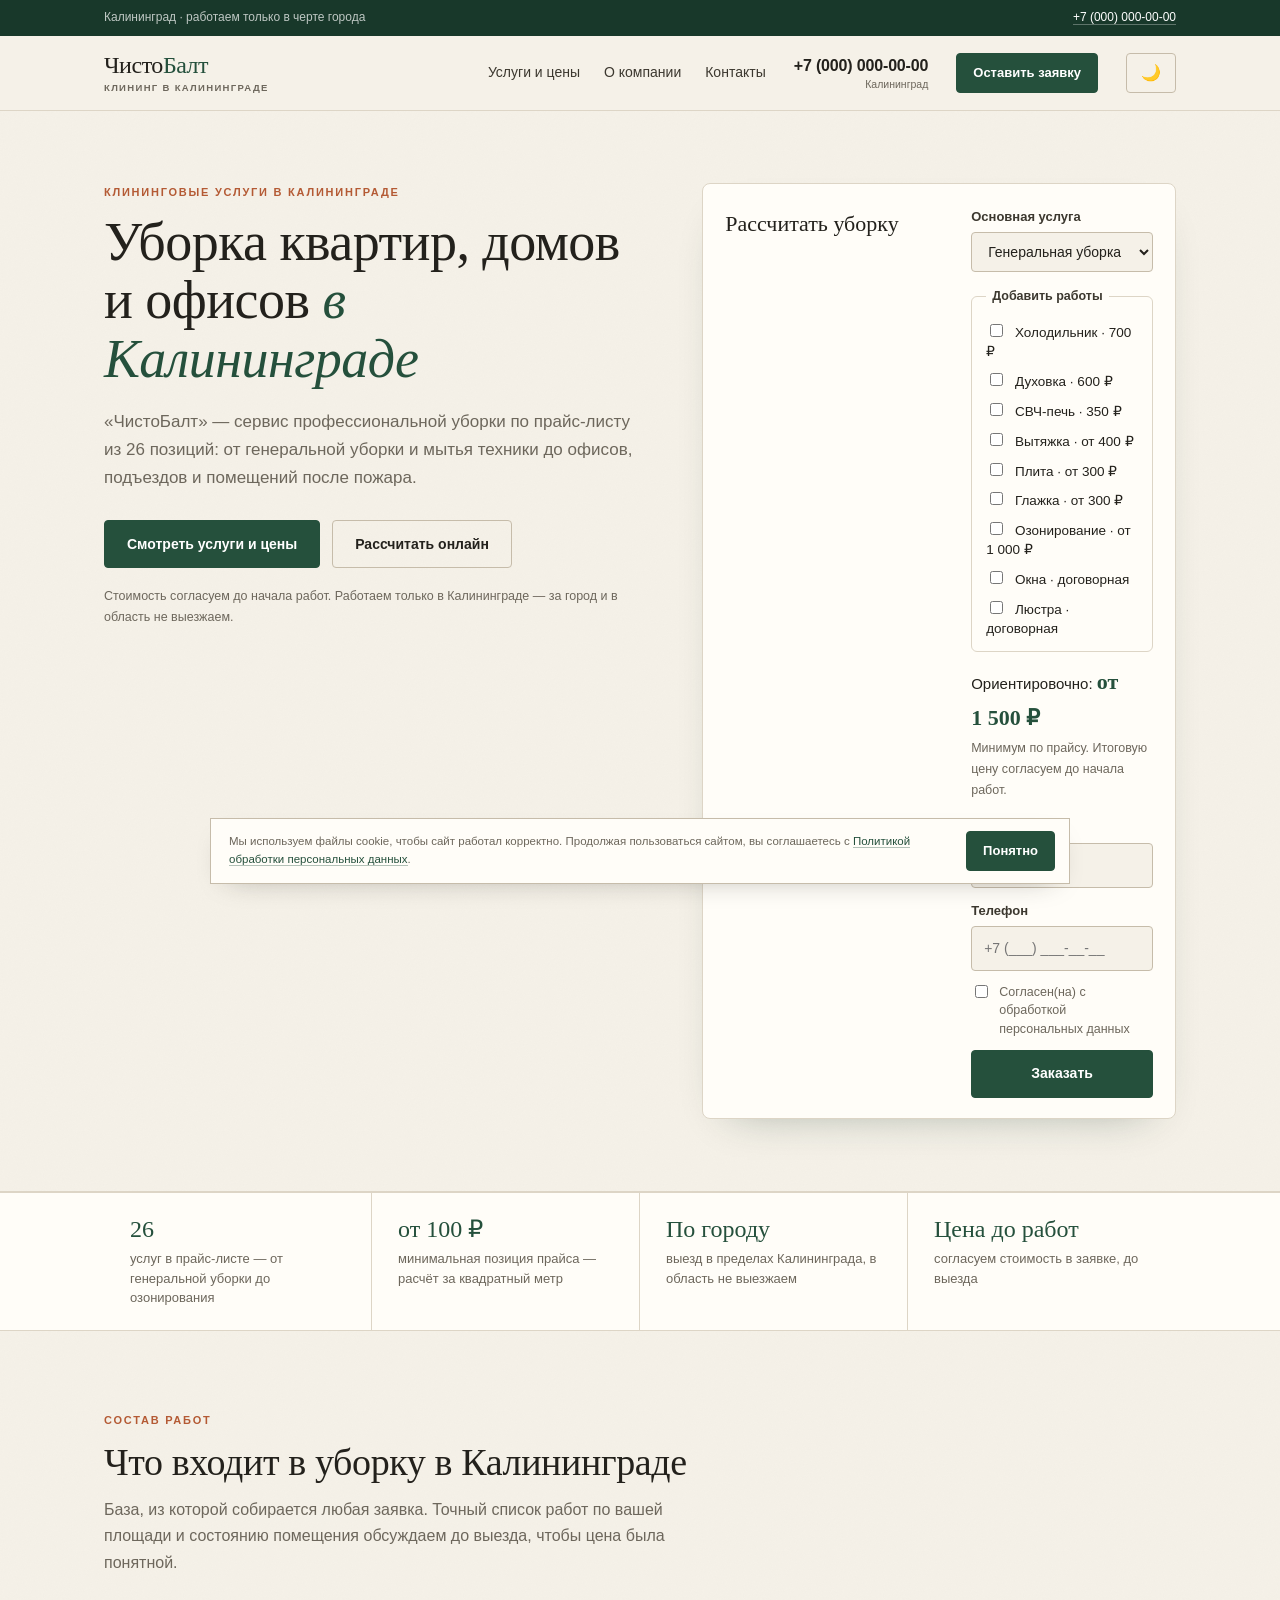
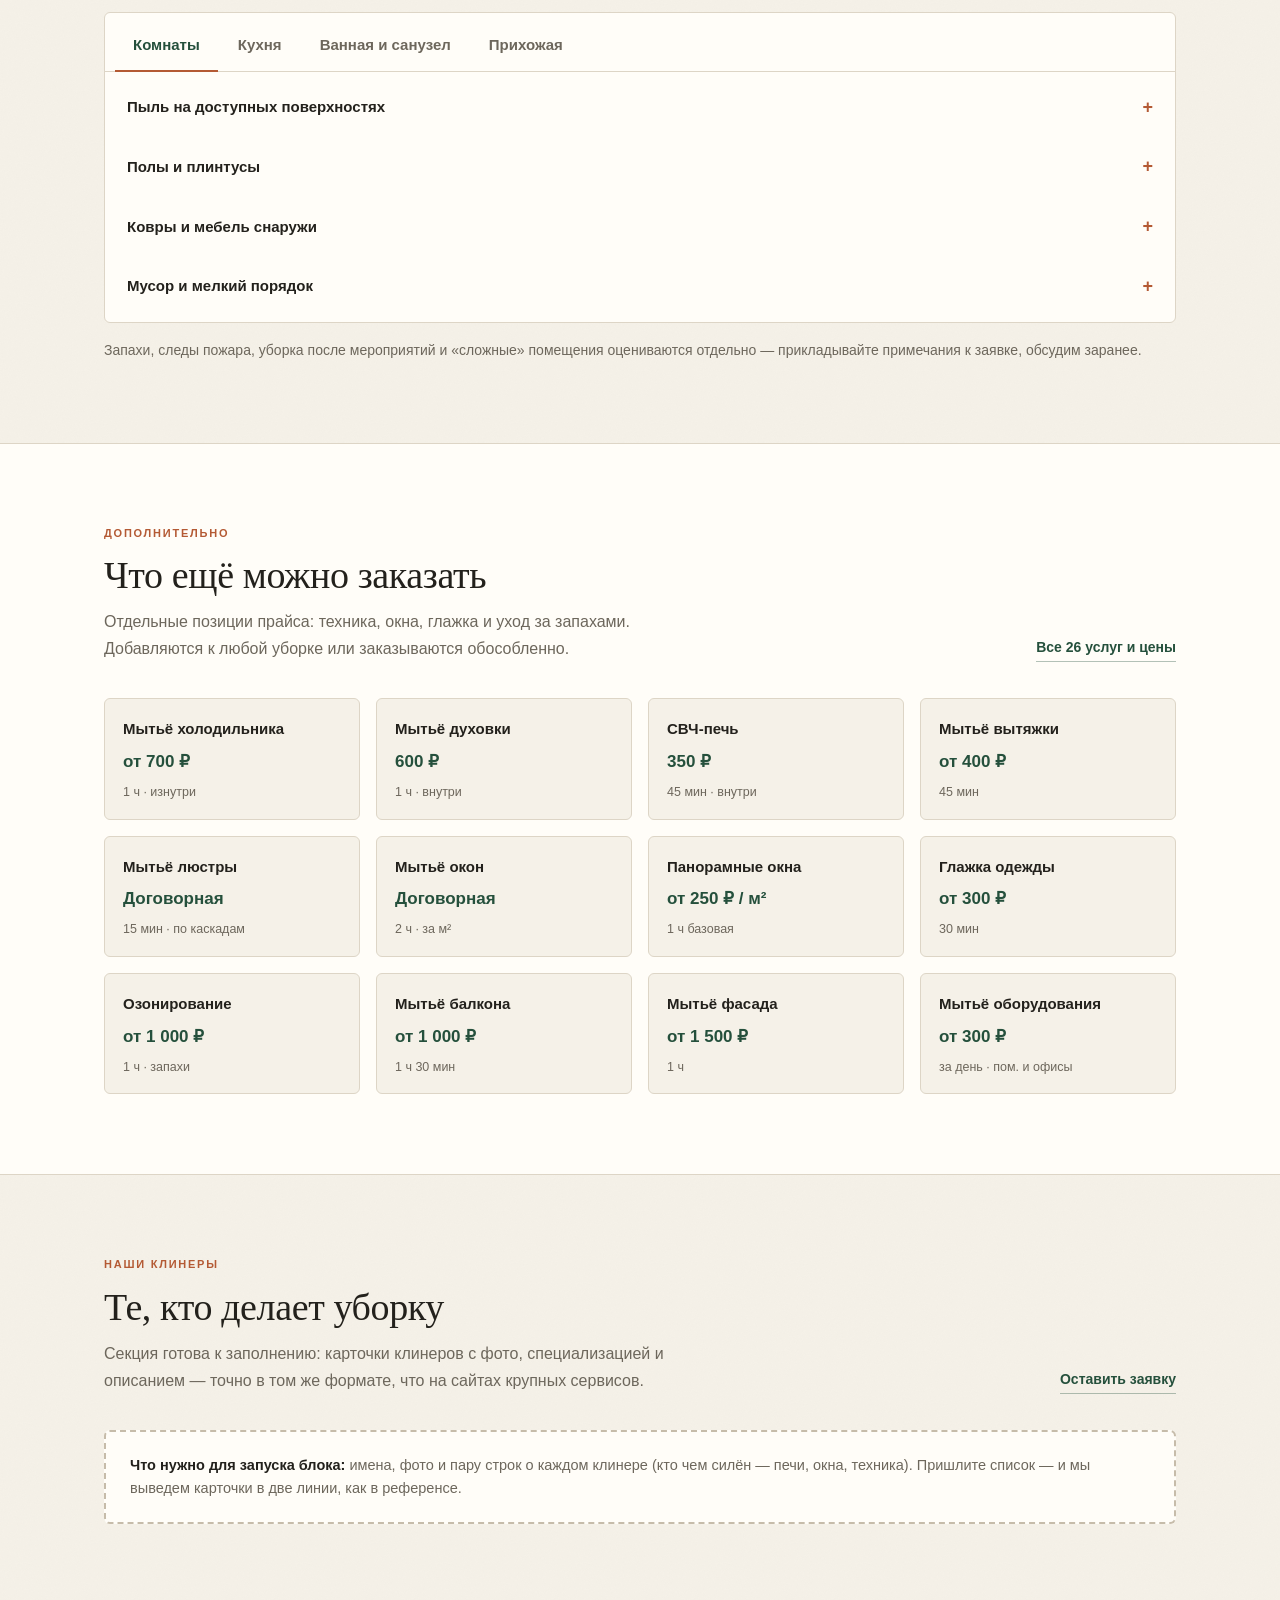
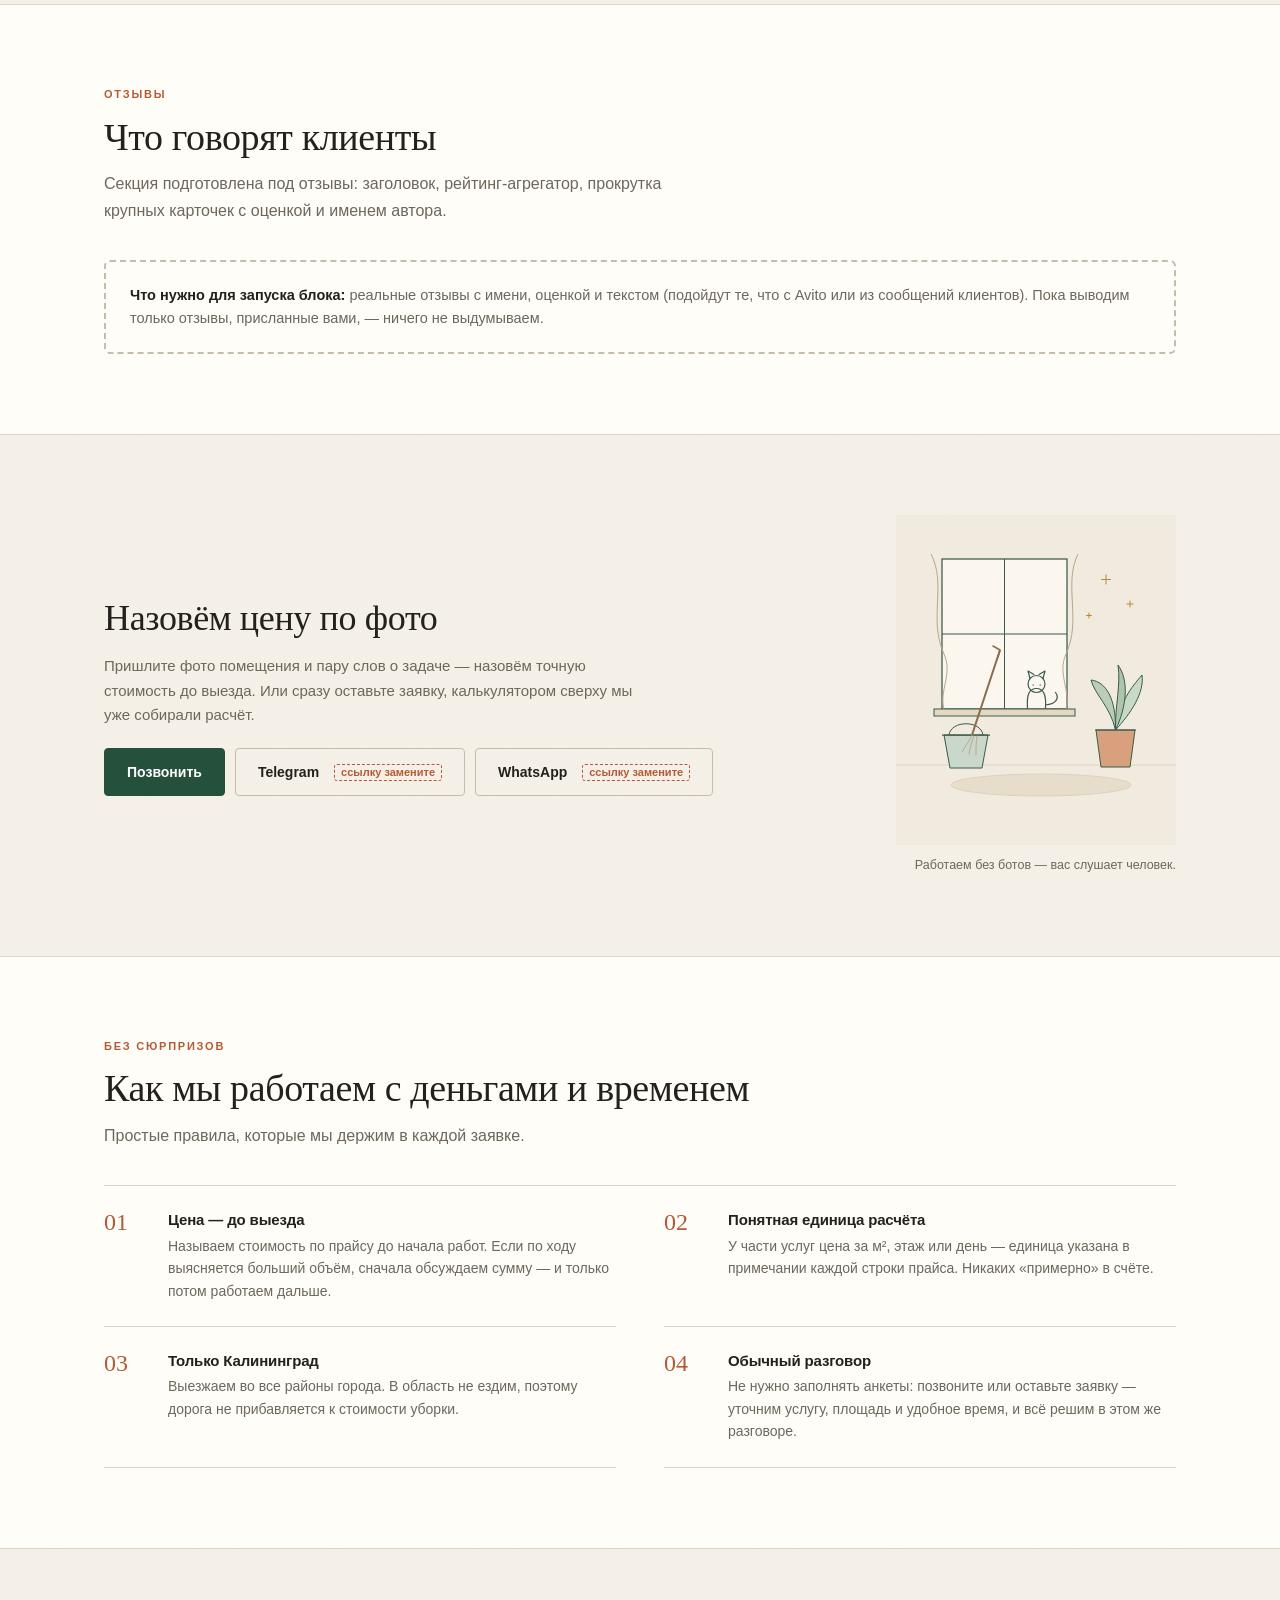
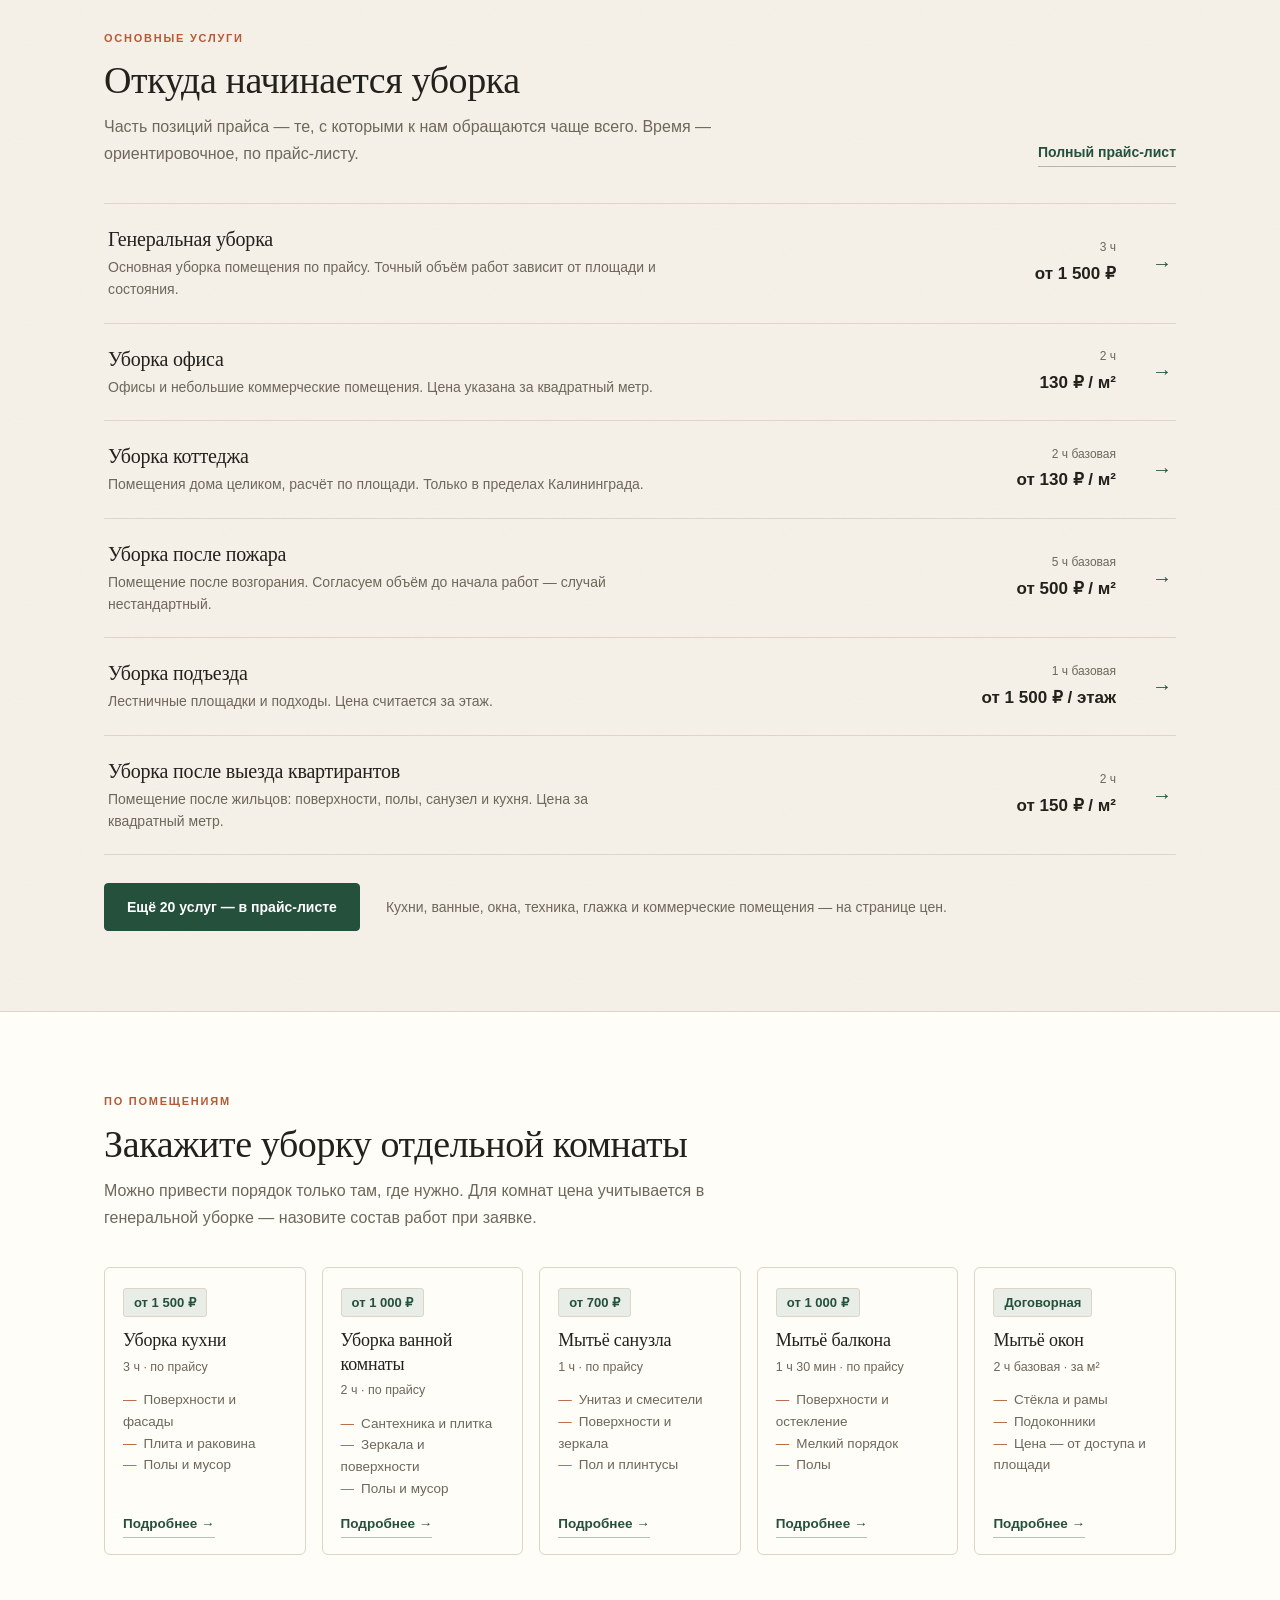
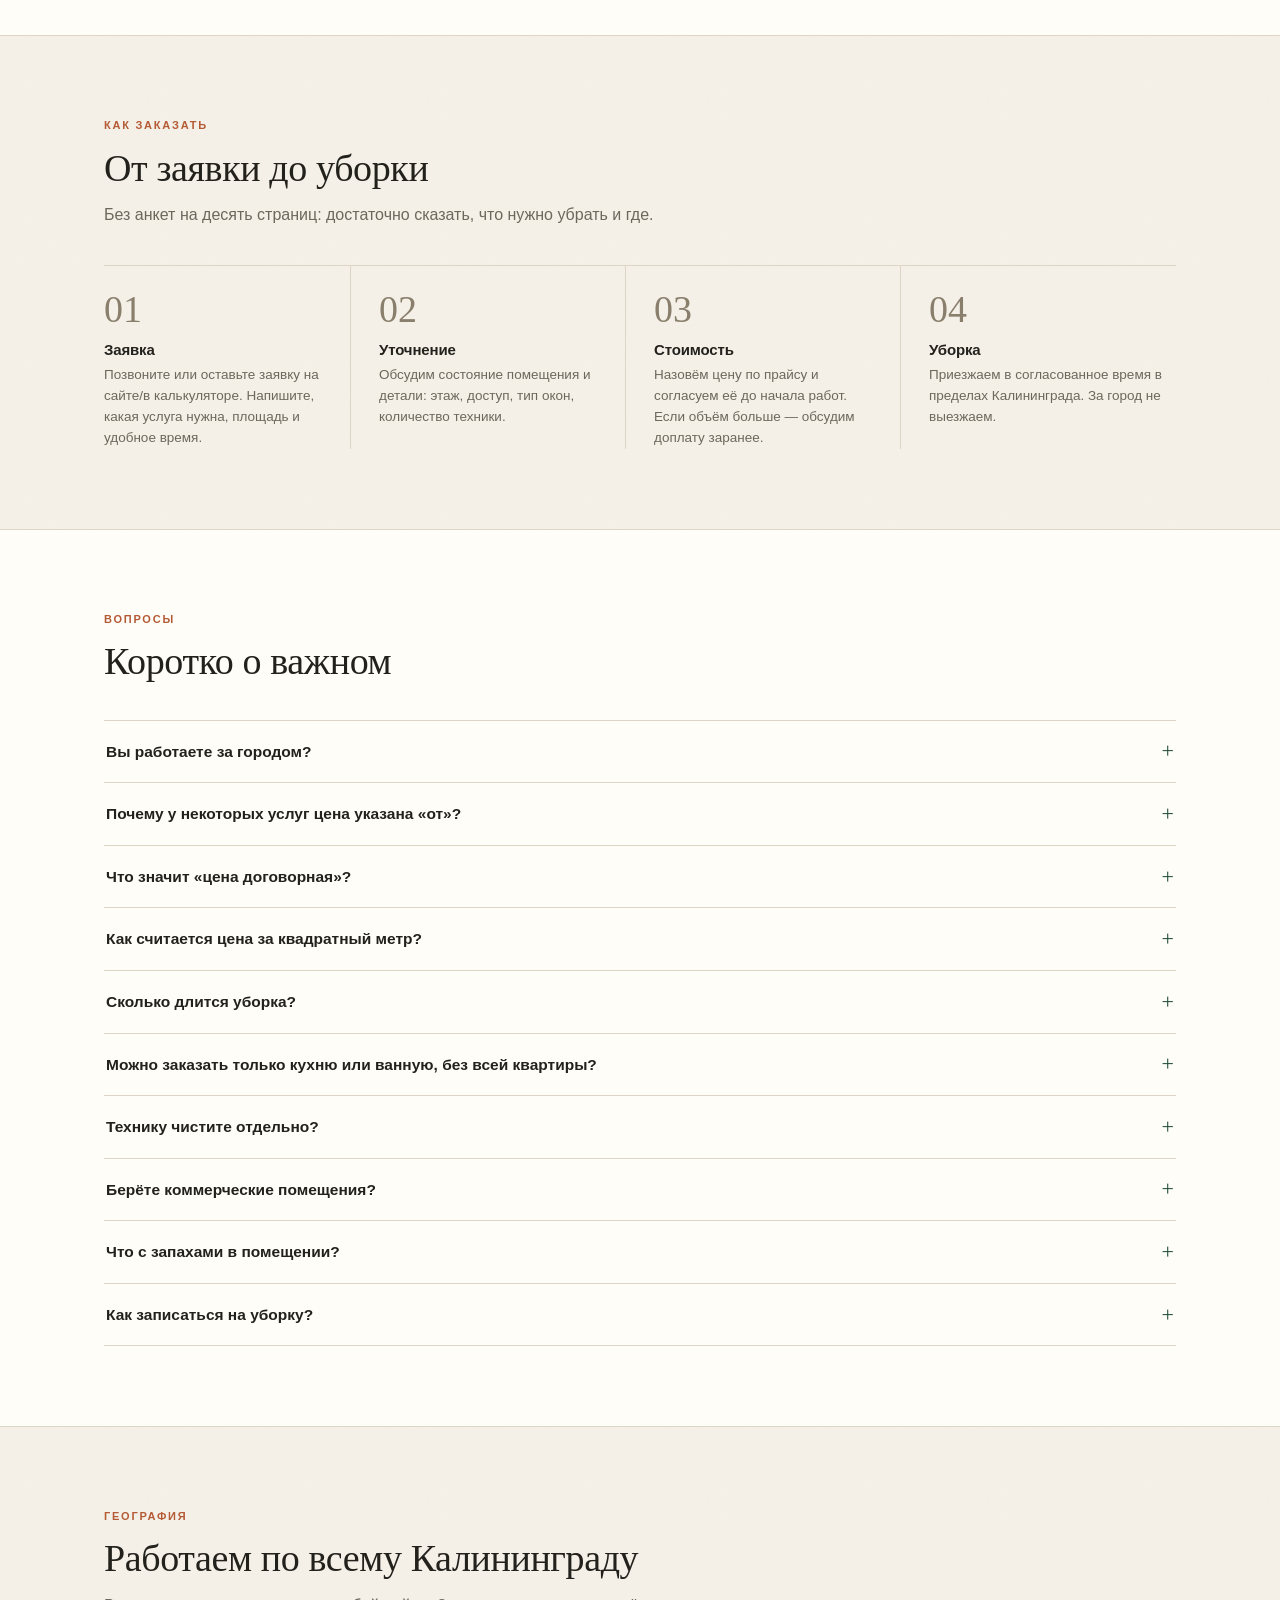
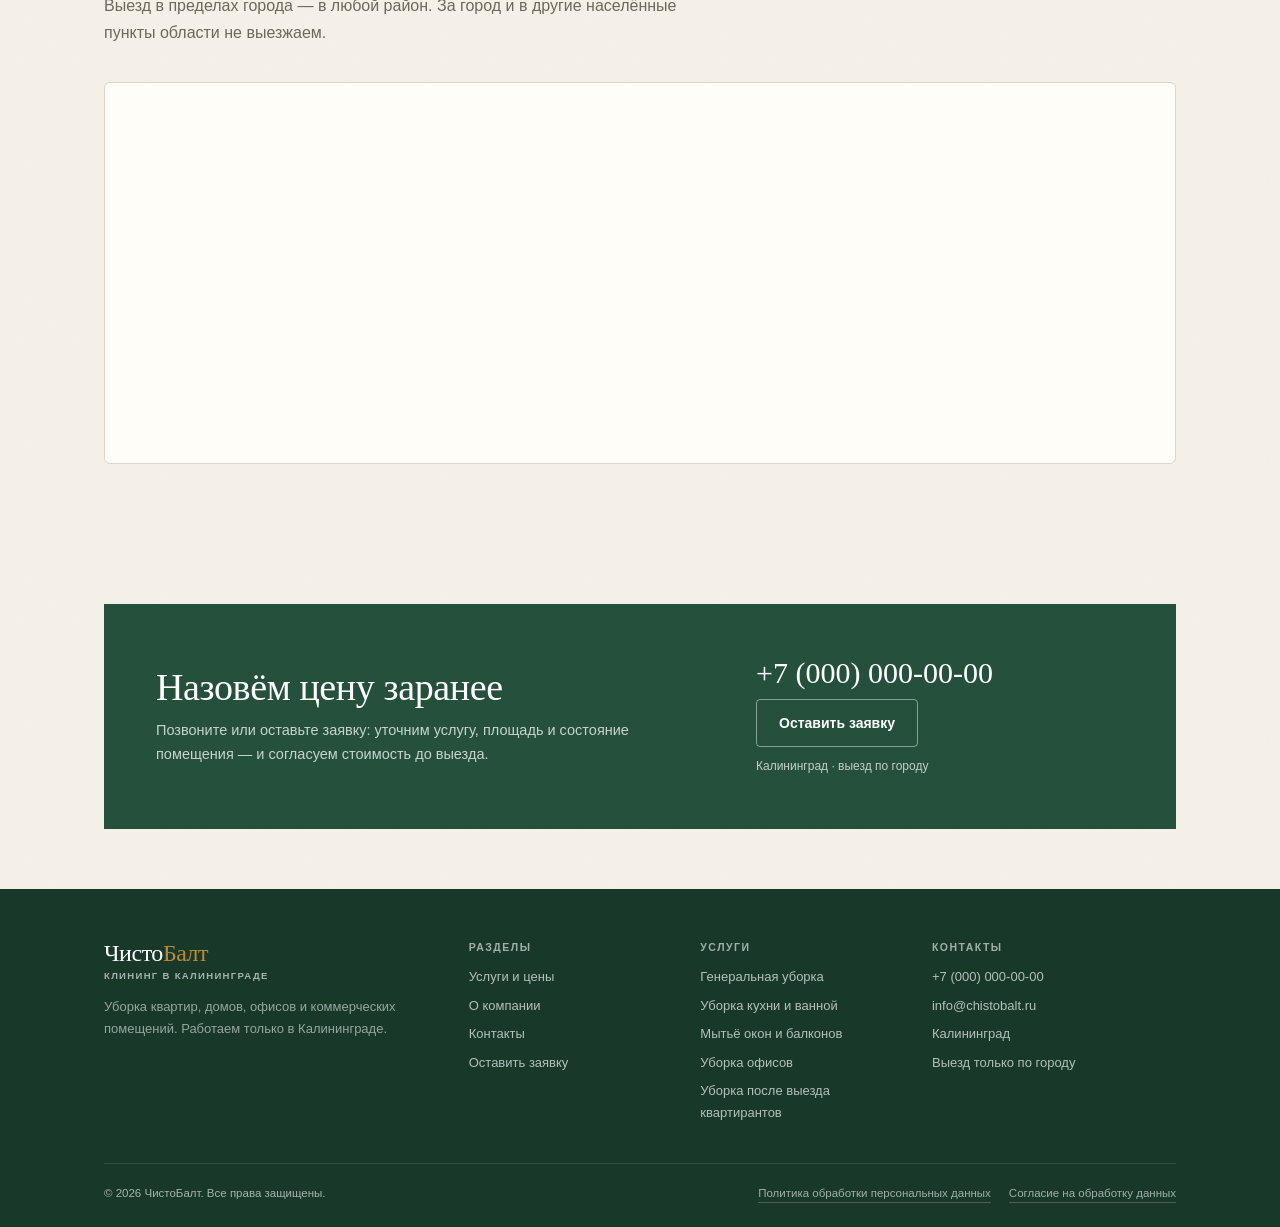
==== commit 1e2a037d: "ЧистоБалт: калькулятор-конструктор по прайсу в hero, слоты под клинеров/отзывы, «цена по фото» с мес" ====
--- a/index.html
+++ b/index.html
@@ -4,7 +4,7 @@
   <meta charset="UTF-8">
   <meta name="viewport" content="width=device-width, initial-scale=1">
   <title>ЧистоБалт — клининговые услуги в Калининграде: уборка квартир, домов и офисов</title>
-  <meta name="description" content="Клининговые услуги в Калининграде. Что входит в уборку, отдельные помещения, окна, техника, офисы и коммерческие помещения. Прайс-лист из 26 услуг, цены согласовываем до начала работ. Только Калининград, без выездов по области.">
+  <meta name="description" content="Клининговые услуги в Калининграде. Онлайн-расчёт уборки, что входит в уборку, доп-работы, офисы и коммерческие помещения. Прайс-лист из 26 услуг, цены согласовываем до начала работ. Только Калининград.">
   <meta name="theme-color" content="#25503c">
   <link rel="icon" href="assets/favicon.svg" type="image/svg+xml">
   <link rel="stylesheet" href="styles.css">
@@ -47,29 +47,103 @@
   </header>
 
   <main>
-    <section class="hero">
-      <div class="container hero__grid">
+    <!-- ============ HERO + КАЛЬКУЛЯТОР (как у референса: форма поверх обложки) ============ -->
+    <section class="hero hero--calc">
+      <div class="container hero__grid hero__grid--calc">
         <div>
           <span class="overline">Клининговые услуги в Калининграде</span>
           <h1>Уборка квартир, домов и офисов <em>в Калининграде</em></h1>
-          <p class="hero__lead">«ЧистоБалт» — уборка помещений по прайс-листу из 26 позиций: генеральная уборка, кухня и ванная, окна и балконы, бытовая техника, офисы и коммерческие помещения. Полный список работ и цены — на странице прайса.</p>
+          <p class="hero__lead">«ЧистоБалт» — сервис профессиональной уборки по прайс-листу из 26 позиций: от генеральной уборки и мытья техники до офисов, подъездов и помещений после пожара.</p>
 
           <div class="hero__actions">
             <a class="btn btn--primary" href="services.html">Смотреть услуги и цены</a>
-            <a class="btn btn--secondary" href="tel:+70000000000">Позвонить: +7 (000) 000-00-00</a>
+            <a class="btn btn--secondary" href="#calcForm">Рассчитать онлайн</a>
           </div>
           <p class="hero__note">Стоимость согласуем до начала работ. Работаем только в Калининграде — за город и в область не выезжаем.</p>
         </div>
 
         <div class="hero__media">
-          <figure class="hero__figure">
-            <img src="assets/hero-line.svg" alt="Комната после уборки: окно, кот на подоконнике, растение и ведро со шваброй" width="560" height="660">
-            <figcaption>Генеральная уборка, кухни, ванные, окна, техника, офисы и подъезды. Выезд — в пределах Калининграда.</figcaption>
-          </figure>
-        </div>
-      </div>
-    </section>
-
+          <div class="calc" id="calc">
+            <p class="calc__title">Рассчитать уборку</p>
+
+            <form id="calcForm" novalidate>
+              <div class="calc__field">
+                <label for="calcService">Основная услуга</label>
+                <select id="calcService">
+                  <option value="general" data-name="Генеральная уборка" data-price="1500" data-base="min">Генеральная уборка · от 1 500 ₽</option>
+                  <option value="kitchen" data-name="Уборка кухни" data-price="1500" data-base="min">Уборка кухни · от 1 500 ₽</option>
+                  <option value="bath" data-name="Уборка ванной комнаты" data-price="1000" data-base="min">Уборка ванной · от 1 000 ₽</option>
+                  <option value="wc" data-name="Мытьё санузла" data-price="700" data-base="min">Мытьё санузла · от 700 ₽</option>
+                  <option value="balcony" data-name="Мытьё балкона" data-price="1000" data-base="min">Мытьё балкона · от 1 000 ₽</option>
+                  <option value="office" data-name="Уборка офиса" data-price="130" data-base="m2">Уборка офиса · 130 ₽/м²</option>
+                  <option value="cottage" data-name="Уборка коттеджа" data-price="130" data-base="m2">Уборка коттеджа · от 130 ₽/м²</option>
+                  <option value="tenants" data-name="Уборка после выезда квартирантов" data-price="150" data-base="m2">После квартирантов · от 150 ₽/м²</option>
+                  <option value="party" data-name="Уборка после вечеринки" data-price="150" data-base="m2">После вечеринки · от 150 ₽/м²</option>
+                  <option value="fire" data-name="Уборка после пожара" data-price="500" data-base="m2">После пожара · от 500 ₽/м²</option>
+                  <option value="entrance" data-name="Уборка подъезда" data-price="1500" data-base="floor">Подъезд · от 1 500 ₽/этаж</option>
+                </select>
+              </div>
+
+              <div class="calc__field" id="calcAreaWrap" hidden>
+                <label for="calcArea">Площадь, м²</label>
+                <input type="number" id="calcArea" min="1" step="1" value="50" inputmode="numeric">
+              </div>
+
+              <div class="calc__field" id="calcFloorsWrap" hidden>
+                <label for="calcFloors">Этажей</label>
+                <input type="number" id="calcFloors" min="1" step="1" value="1" inputmode="numeric">
+              </div>
+
+              <fieldset class="calc__extras">
+                <legend>Добавить работы</legend>
+                <label><input type="checkbox" data-price="700" data-name="мытьё холодильника"> Холодильник · 700 ₽</label>
+                <label><input type="checkbox" data-price="600" data-name="мытьё духовки"> Духовка · 600 ₽</label>
+                <label><input type="checkbox" data-price="350" data-name="мытьё СВЧ-печи"> СВЧ-печь · 350 ₽</label>
+                <label><input type="checkbox" data-price="400" data-name="мытьё вытяжки"> Вытяжка · от 400 ₽</label>
+                <label><input type="checkbox" data-price="300" data-name="мытьё плиты"> Плита · от 300 ₽</label>
+                <label><input type="checkbox" data-price="300" data-name="глажка одежды"> Глажка · от 300 ₽</label>
+                <label><input type="checkbox" data-price="1000" data-name="озонирование"> Озонирование · от 1 000 ₽</label>
+                <label><input type="checkbox" data-negotiable data-name="мытьё окон"> Окна · договорная</label>
+                <label><input type="checkbox" data-negotiable data-name="мытьё люстры"> Люстра · договорная</label>
+              </fieldset>
+
+              <p class="calc__total">
+                Ориентировочно: <strong id="calcTotal">от 1 500 ₽</strong>
+                <span id="calcNegotiable" class="calc__negotiable" hidden>+ позиции по согласованию</span>
+              </p>
+              <p class="calc__hint">Минимум по прайсу. Итоговую цену согласуем до начала работ.</p>
+
+              <div class="calc__field">
+                <label for="calcName">Имя</label>
+                <input type="text" id="calcName" name="name" autocomplete="name">
+              </div>
+
+              <div class="calc__field">
+                <label for="calcPhone">Телефон</label>
+                <input type="tel" id="calcPhone" name="phone" placeholder="+7 (___) ___-__-__" autocomplete="tel">
+              </div>
+
+              <label class="calc__consent">
+                <input type="checkbox" id="calcConsent">
+                <span>Согласен(на) с <a href="privacy.html#consent">обработкой персональных данных</a></span>
+              </label>
+
+              <p class="calc__error" id="calcError" aria-live="polite"></p>
+
+              <button class="btn btn--primary btn--block" type="submit">Заказать</button>
+            </form>
+
+            <div class="calc__success" id="calcSuccess" hidden tabindex="-1">
+              <p><strong>Расчёт принят!</strong></p>
+              <p>Итог: <span id="calcSuccessSummary"></span></p>
+              <p>Мы свяжемся с вами для уточнения деталей. Если вопрос срочный — <a href="tel:+70000000000">позвоните нам</a>.</p>
+            </div>
+          </div>
+        </div>
+      </div>
+    </section>
+
+    <!-- ============ ПОЛОСА ФАКТОВ (вместо счётчика м² — только реальные данные) ============ -->
     <section class="statbar" aria-label="Основные факты о компании">
       <div class="container">
         <ul class="statbar__list">
@@ -93,6 +167,7 @@
       </div>
     </section>
 
+    <!-- ============ ЧТО ВХОДИТ В УБОРКУ: ВКЛАДКИ ПО ПОМЕЩЕНИЯМ ============ -->
     <section class="section">
       <div class="container">
         <div class="section__head">
@@ -230,6 +305,7 @@
       </div>
     </section>
 
+    <!-- ============ ДОПОЛНИТЕЛЬНО: СЕТКА КАРТОЧЕК ============ -->
     <section class="section section--alt">
       <div class="container">
         <div class="section__head section__head--row">
@@ -306,7 +382,68 @@
       </div>
     </section>
 
+    <!-- ============ КЛИНЕРЫ: СЛОТ ПОД РЕАЛЬНЫЕ ДАННЫЕ ============ -->
     <section class="section">
+      <div class="container">
+        <div class="section__head section__head--row">
+          <div>
+            <span class="overline">Наши клинеры</span>
+            <h2>Те, кто делает уборку</h2>
+            <p class="section__sub">Секция готова к заполнению: карточки клинеров с фото, специализацией и описанием — точно в том же формате, что на сайтах крупных сервисов.</p>
+          </div>
+          <a class="link-more" href="contacts.html#form">Оставить заявку</a>
+        </div>
+
+        <div class="slot">
+          <strong>Что нужно для запуска блока:</strong> имена, фото и пару строк о каждом клинере (кто чем силён — печи, окна, техника). Пришлите список — и мы выведем карточки в две линии, как в референсе.
+        </div>
+      </div>
+    </section>
+
+    <!-- ============ ОТЗЫВЫ: СЛОТ ПОД РЕАЛЬНЫЕ ДАННЫЕ ============ -->
+    <section class="section section--alt">
+      <div class="container">
+        <div class="section__head section__head--row">
+          <div>
+            <span class="overline">Отзывы</span>
+            <h2>Что говорят клиенты</h2>
+            <p class="section__sub">Секция подготовлена под отзывы: заголовок, рейтинг-агрегатор, прокрутка крупных карточек с оценкой и именем автора.</p>
+          </div>
+        </div>
+
+        <div class="slot">
+          <strong>Что нужно для запуска блока:</strong> реальные отзывы с имени, оценкой и текстом (подойдут те, что с Avito или из сообщений клиентов). Пока выводим только отзывы, присланные вами, — ничего не выдумываем.
+        </div>
+      </div>
+    </section>
+
+    <!-- ============ ЦЕНА ПО ФОТО ============ -->
+    <section class="section">
+      <div class="container">
+        <div class="price-photo">
+          <div class="price-photo__content">
+            <h3>Назовём цену по фото</h3>
+            <p>Пришлите фото помещения и пару слов о задаче — назовём точную стоимость до выезда. Или сразу оставьте заявку, калькулятором сверху мы уже собирали расчёт.</p>
+            <div class="price-photo__actions">
+              <a class="btn btn--primary price-photo__btn" href="tel:+70000000000">Позвонить</a>
+              <a class="btn btn--secondary price-photo__btn" href="#" data-slot-link="Замените на ссылку Telegram (например, t.me/вашкана)">
+                Telegram <span class="slot-tag">ссылку замените</span>
+              </a>
+              <a class="btn btn--secondary price-photo__btn" href="#" data-slot-link="Замените на ссылку WhatsApp (wa.me/7XXXXXXXXXX)">
+                WhatsApp <span class="slot-tag">ссылку замените</span>
+              </a>
+            </div>
+          </div>
+          <figure class="price-photo__figure">
+            <img src="assets/hero-line.svg" alt="Иллюстрация: уборка комнаты" width="360" height="360">
+            <figcaption>Работаем без ботов — вас слушает человек.</figcaption>
+          </figure>
+        </div>
+      </div>
+    </section>
+
+    <!-- ============ БЕЗ СЮРПРИЗОВ: ПРЕИМУЩЕСТВА ============ -->
+    <section class="section section--alt">
       <div class="container">
         <div class="section__head">
           <span class="overline">Без сюрпризов</span>
@@ -350,7 +487,8 @@
       </div>
     </section>
 
-    <section class="section section--alt">
+    <!-- ============ ОСНОВНЫЕ УСЛУГИ: СТРОКИ С ЦЕНАМИ ============ -->
+    <section class="section">
       <div class="container">
         <div class="section__head section__head--row">
           <div>
@@ -442,7 +580,8 @@
       </div>
     </section>
 
-    <section class="section">
+    <!-- ============ УБОРКА ОТДЕЛЬНЫХ ПОМЕЩЕНИЙ ============ -->
+    <section class="section section--alt">
       <div class="container">
         <div class="section__head">
           <span class="overline">По помещениям</span>
@@ -514,7 +653,8 @@
       </div>
     </section>
 
-    <section class="section section--alt">
+    <!-- ============ КАК ЗАКАЗАТЬ: 4 ШАГА ============ -->
+    <section class="section">
       <div class="container">
         <div class="section__head">
           <span class="overline">Как заказать</span>
@@ -526,7 +666,7 @@
           <article class="step">
             <div class="step__num">01</div>
             <h3>Заявка</h3>
-            <p>Позвоните или оставьте заявку на сайте. Напишите, какая услуга нужна, площадь и удобное время.</p>
+            <p>Позвоните или оставьте заявку на сайте/в калькуляторе. Напишите, какая услуга нужна, площадь и удобное время.</p>
           </article>
 
           <article class="step">
@@ -550,7 +690,8 @@
       </div>
     </section>
 
-    <section class="section">
+    <!-- ============ FAQ ============ -->
+    <section class="section section--alt">
       <div class="container">
         <div class="section__head">
           <span class="overline">Вопросы</span>
@@ -611,6 +752,28 @@
       </div>
     </section>
 
+    <!-- ============ КАРТА ГОРОДА ============ -->
+    <section class="section">
+      <div class="container">
+        <div class="section__head">
+          <span class="overline">География</span>
+          <h2>Работаем по всему Калининграду</h2>
+          <p class="section__sub">Выезд в пределах города — в любой район. За город и в другие населённые пункты области не выезжаем.</p>
+        </div>
+
+        <div class="map-embed">
+          <iframe
+            src="https://yandex.ru/map-widget/v1/?ll=20.510146%2C54.710435&z=11&l=map"
+            width="100%" height="380"
+            title="Карта Калининграда: работаем во всех районах города"
+            loading="lazy"
+            allowfullscreen>
+          </iframe>
+        </div>
+      </div>
+    </section>
+
+    <!-- ============ CTA ============ -->
     <section class="section section--tight">
       <div class="container">
         <div class="cta">
--- a/styles.css
+++ b/styles.css
@@ -2602,3 +2602,263 @@
   font-size: 14px;
   color: var(--muted);
 }
+
+/* =========================================================
+   Калькулятор, «цена по фото», карта, слоты для данных
+   ========================================================= */
+
+/* ---------- Калькулятор в hero ---------- */
+
+.calc {
+  border: 1px solid var(--line);
+  border-radius: 8px;
+  background: var(--surface);
+  padding: 22px 22px 20px;
+  box-shadow: 0 18px 44px -30px rgba(24, 56, 42, 0.45);
+}
+
+.calc__title {
+  margin: 0 0 14px;
+  font-family: var(--serif);
+  font-size: 22px;
+  color: var(--ink);
+}
+
+.calc__field {
+  margin-bottom: 12px;
+}
+
+.calc__field label {
+  display: block;
+  margin-bottom: 5px;
+  font-size: 13px;
+  font-weight: 600;
+  color: var(--ink-soft);
+}
+
+.calc select,
+.calc input[type="number"],
+.calc input[type="text"],
+.calc input[type="tel"] {
+  width: 100%;
+  padding: 10px 12px;
+  border: 1px solid var(--line-strong);
+  border-radius: 4px;
+  background: var(--paper);
+  color: var(--ink);
+  font-family: var(--sans);
+  font-size: 14px;
+}
+
+.calc select:focus,
+.calc input:focus {
+  outline: 2px solid var(--terra);
+  outline-offset: 1px;
+}
+
+.calc__extras {
+  margin: 14px 0 12px;
+  padding: 10px 14px 8px;
+  border: 1px solid var(--line);
+  border-radius: 6px;
+}
+
+.calc__extras legend {
+  padding: 0 6px;
+  font-size: 12.5px;
+  font-weight: 700;
+  color: var(--ink-soft);
+}
+
+.calc__extras label {
+  display: block;
+  padding: 4px 0;
+  font-size: 13.5px;
+  line-height: 1.4;
+  cursor: pointer;
+}
+
+.calc__extras input {
+  margin-right: 8px;
+  accent-color: var(--green);
+}
+
+.calc__total {
+  margin: 8px 0 2px;
+  font-size: 15px;
+}
+
+.calc__total strong {
+  font-family: var(--serif);
+  font-size: 22px;
+  color: var(--green);
+}
+
+.calc__negotiable {
+  margin-left: 8px;
+  font-size: 13px;
+  font-weight: 600;
+  color: var(--terra);
+}
+
+.calc__hint {
+  margin: 2px 0 16px;
+  font-size: 12.5px;
+  color: var(--muted);
+}
+
+.calc__consent {
+  display: flex;
+  align-items: flex-start;
+  gap: 8px;
+  margin: 2px 0 12px;
+  font-size: 12.5px;
+  line-height: 1.45;
+  color: var(--muted);
+  cursor: pointer;
+}
+
+.calc__consent input {
+  margin-top: 2px;
+  accent-color: var(--green);
+}
+
+.calc__consent a {
+  color: inherit;
+}
+
+.calc__error {
+  margin: 0 0 10px;
+  font-size: 13px;
+  color: var(--danger);
+}
+
+.calc__success {
+  margin-top: 14px;
+  padding: 14px 16px;
+  border: 1px solid var(--line);
+  border-radius: 6px;
+  background: var(--green-soft);
+  font-size: 14px;
+  line-height: 1.55;
+}
+
+.calc__success p {
+  margin: 0 0 8px;
+}
+
+.calc__success p:last-child {
+  margin-bottom: 0;
+}
+
+@media (max-width: 960px) {
+  .hero__grid {
+    grid-template-columns: 1fr;
+  }
+
+  .calc {
+    max-width: 560px;
+  }
+}
+
+@media (max-width: 520px) {
+  .calc {
+    padding: 18px 16px 16px;
+  }
+}
+
+/* ---------- Слот под реальные данные владельца ---------- */
+
+.slot {
+  border: 2px dashed var(--line-strong);
+  border-radius: 6px;
+  padding: 22px 24px;
+  background: var(--surface);
+  font-size: 14.5px;
+  line-height: 1.6;
+  color: var(--muted);
+}
+
+.slot strong {
+  color: var(--ink);
+}
+
+.slot-tag {
+  margin-left: 6px;
+  padding: 1px 6px;
+  border: 1px dashed var(--terra);
+  border-radius: 3px;
+  font-size: 11px;
+  color: var(--terra);
+  white-space: nowrap;
+}
+
+/* ---------- «Назовём цену по фото» ---------- */
+
+.price-photo {
+  display: grid;
+  grid-template-columns: minmax(0, 1fr) auto;
+  align-items: center;
+  gap: 36px;
+}
+
+.price-photo h3 {
+  margin: 0 0 12px;
+  font-family: var(--serif);
+  font-size: clamp(26px, 3.4vw, 36px);
+}
+
+.price-photo p {
+  max-width: 540px;
+  margin: 0 0 20px;
+  font-size: 15px;
+  line-height: 1.65;
+  color: var(--muted);
+}
+
+.price-photo__actions {
+  display: flex;
+  flex-wrap: wrap;
+  gap: 10px;
+}
+
+.price-photo__figure {
+  margin: 0;
+  text-align: right;
+}
+
+.price-photo__figure img {
+  width: 280px;
+  height: auto;
+}
+
+.price-photo__figure figcaption {
+  margin-top: 10px;
+  font-size: 12.5px;
+  color: var(--muted);
+}
+
+@media (max-width: 760px) {
+  .price-photo {
+    grid-template-columns: 1fr;
+    gap: 20px;
+  }
+
+  .price-photo__figure {
+    text-align: left;
+  }
+}
+
+/* ---------- Карта города ---------- */
+
+.map-embed {
+  overflow: hidden;
+  border: 1px solid var(--line);
+  border-radius: 6px;
+  background: var(--surface);
+}
+
+.map-embed iframe {
+  display: block;
+  border: 0;
+}
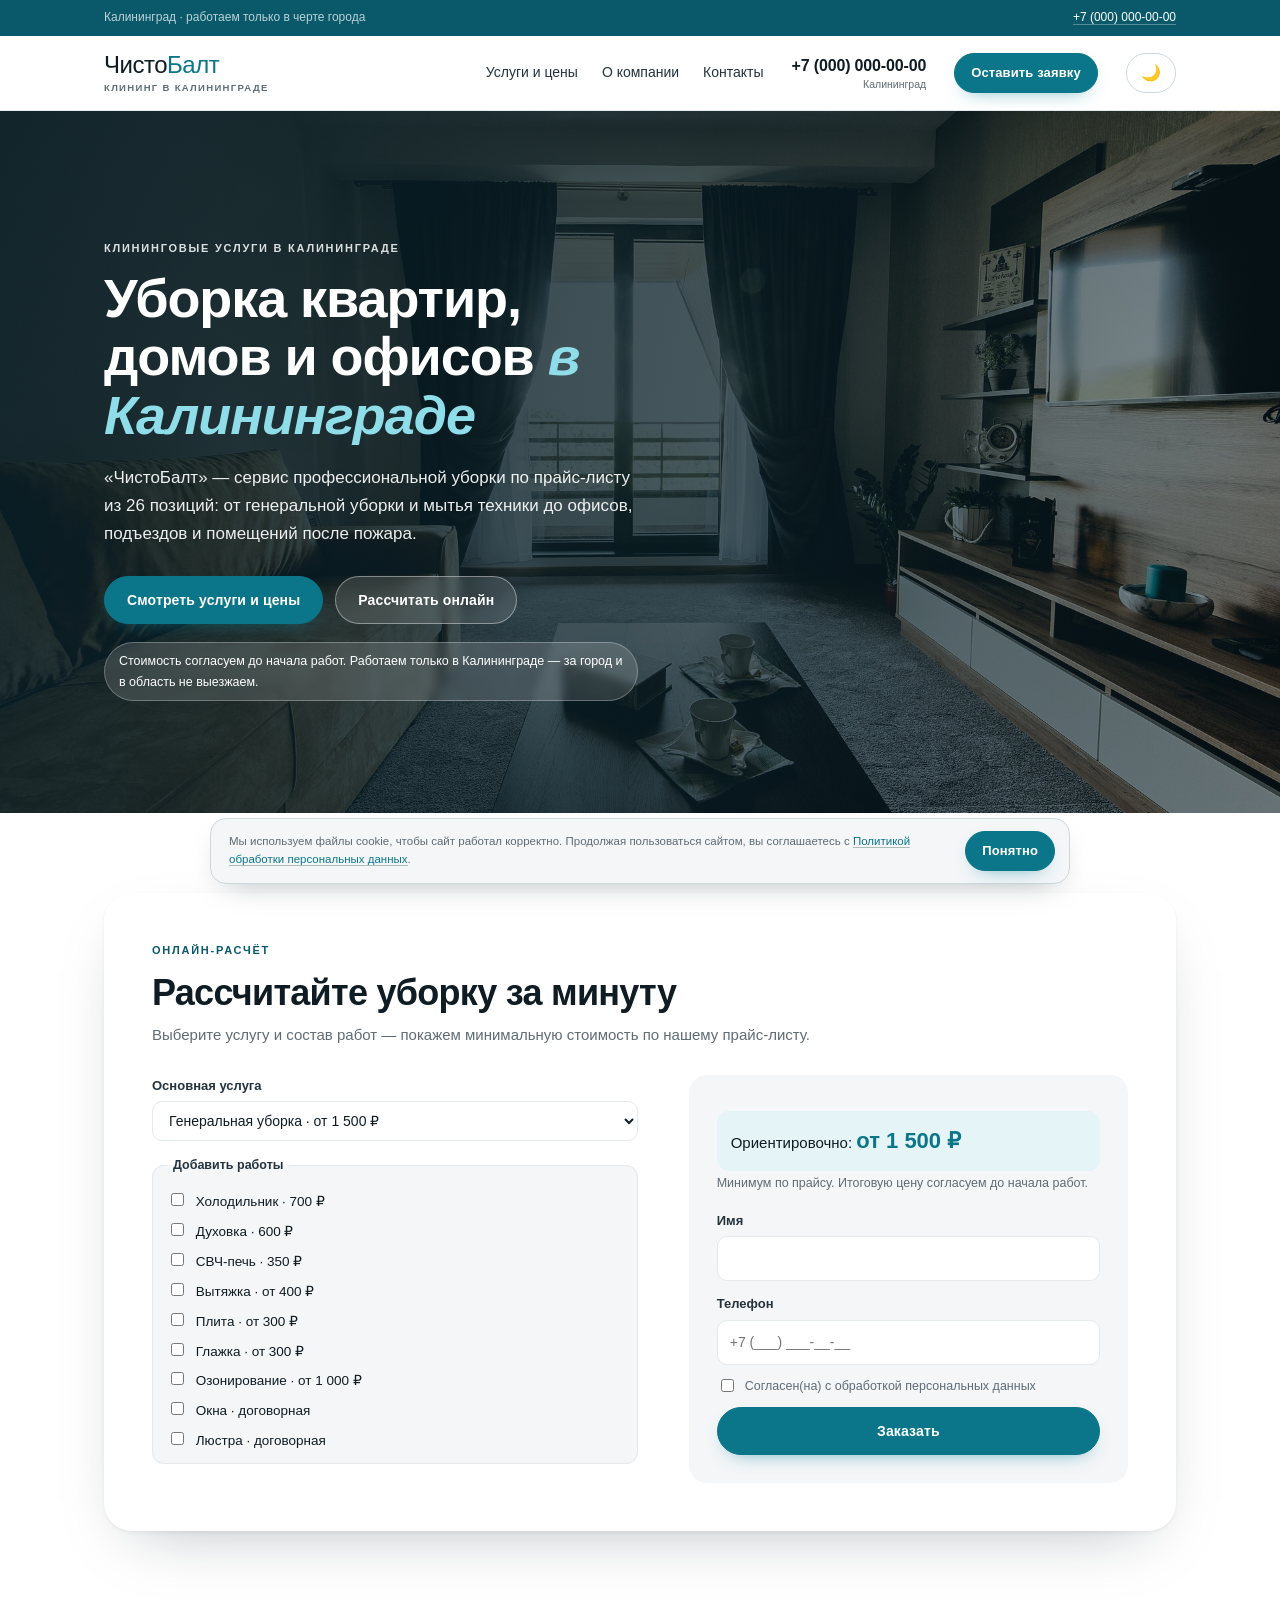
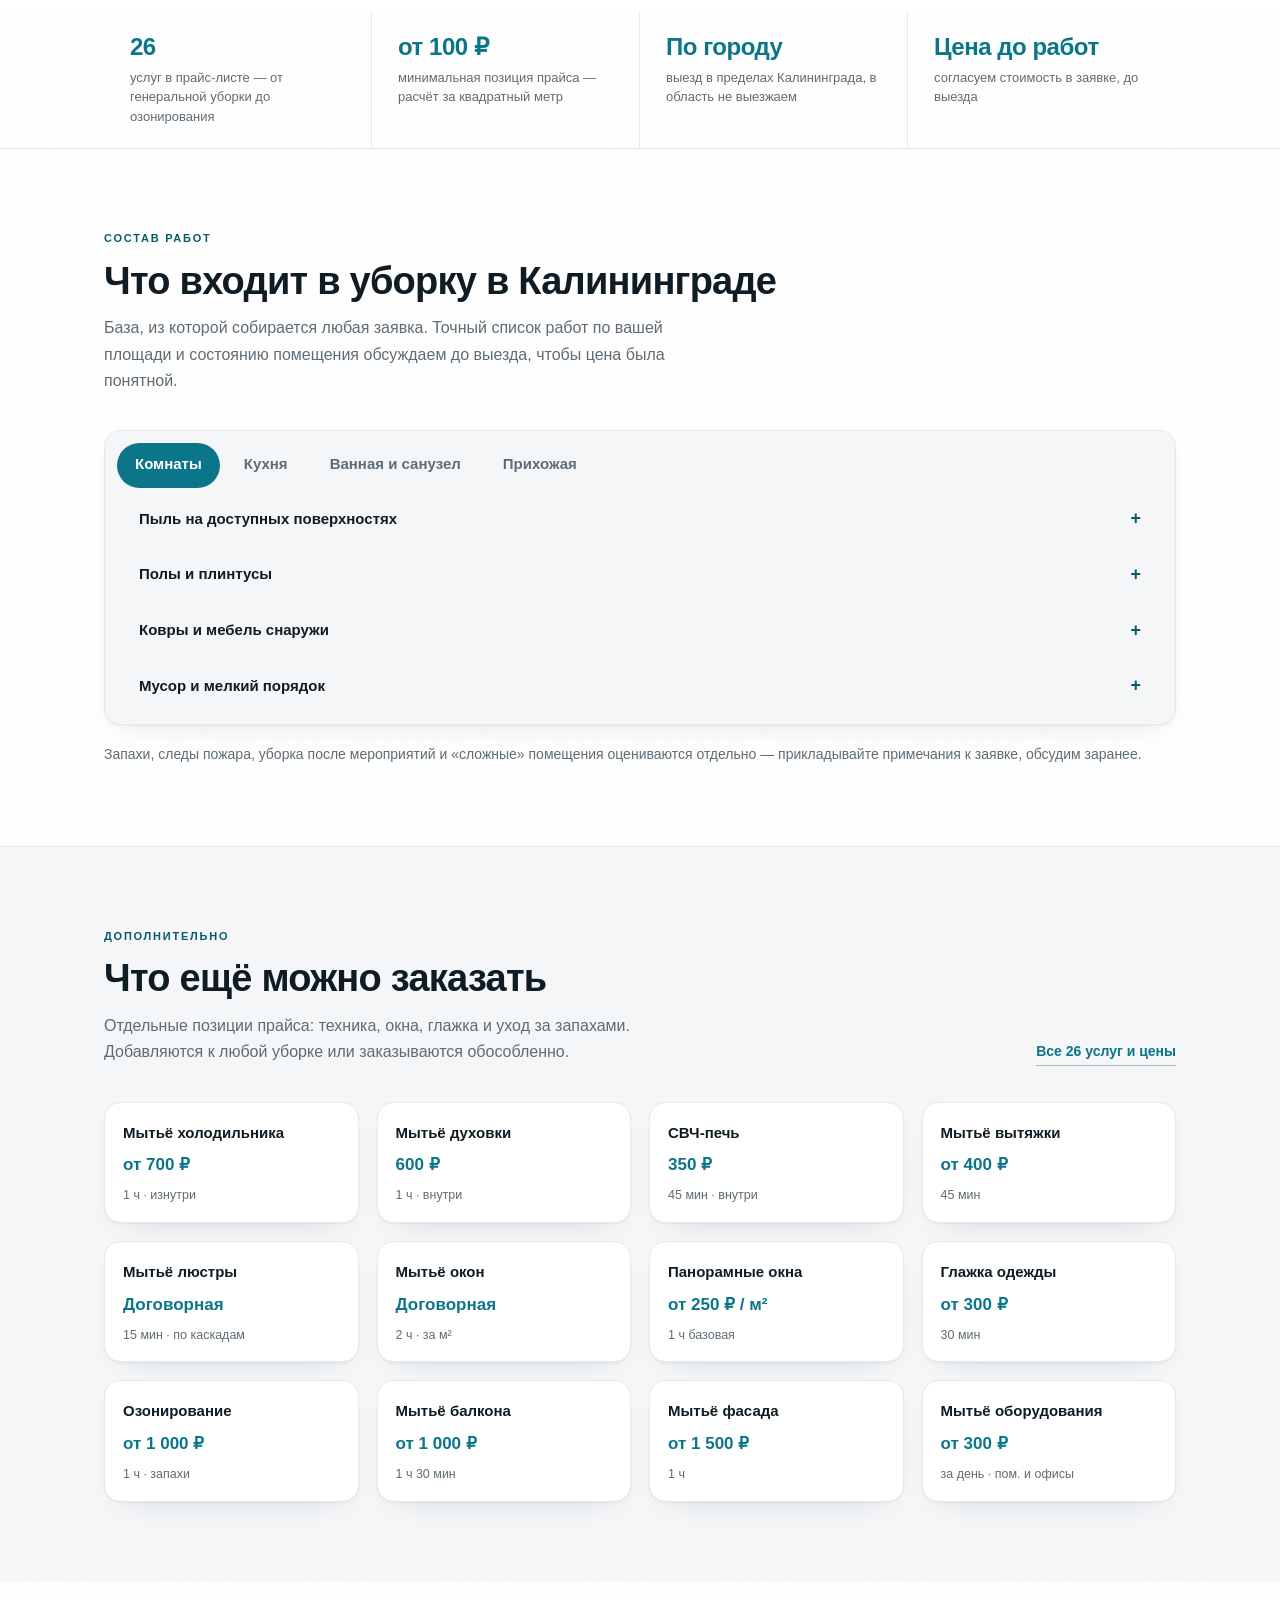
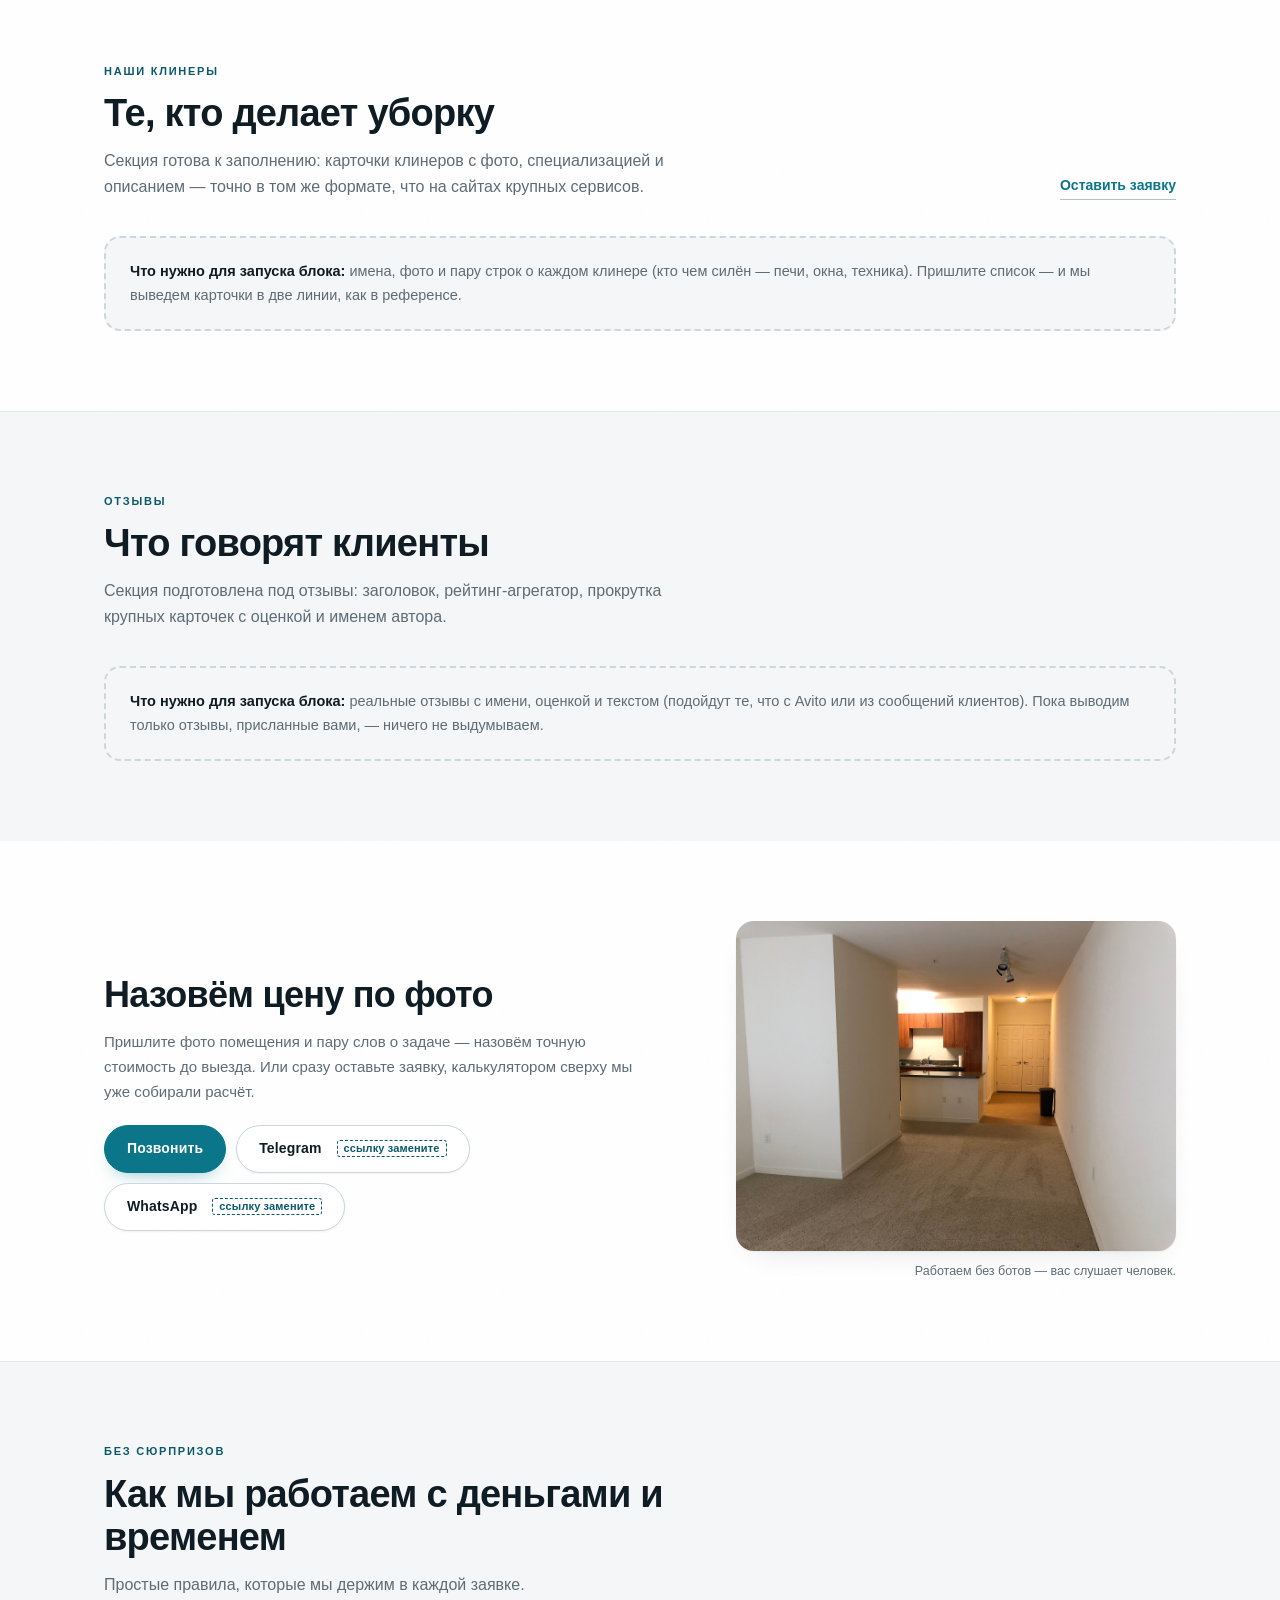
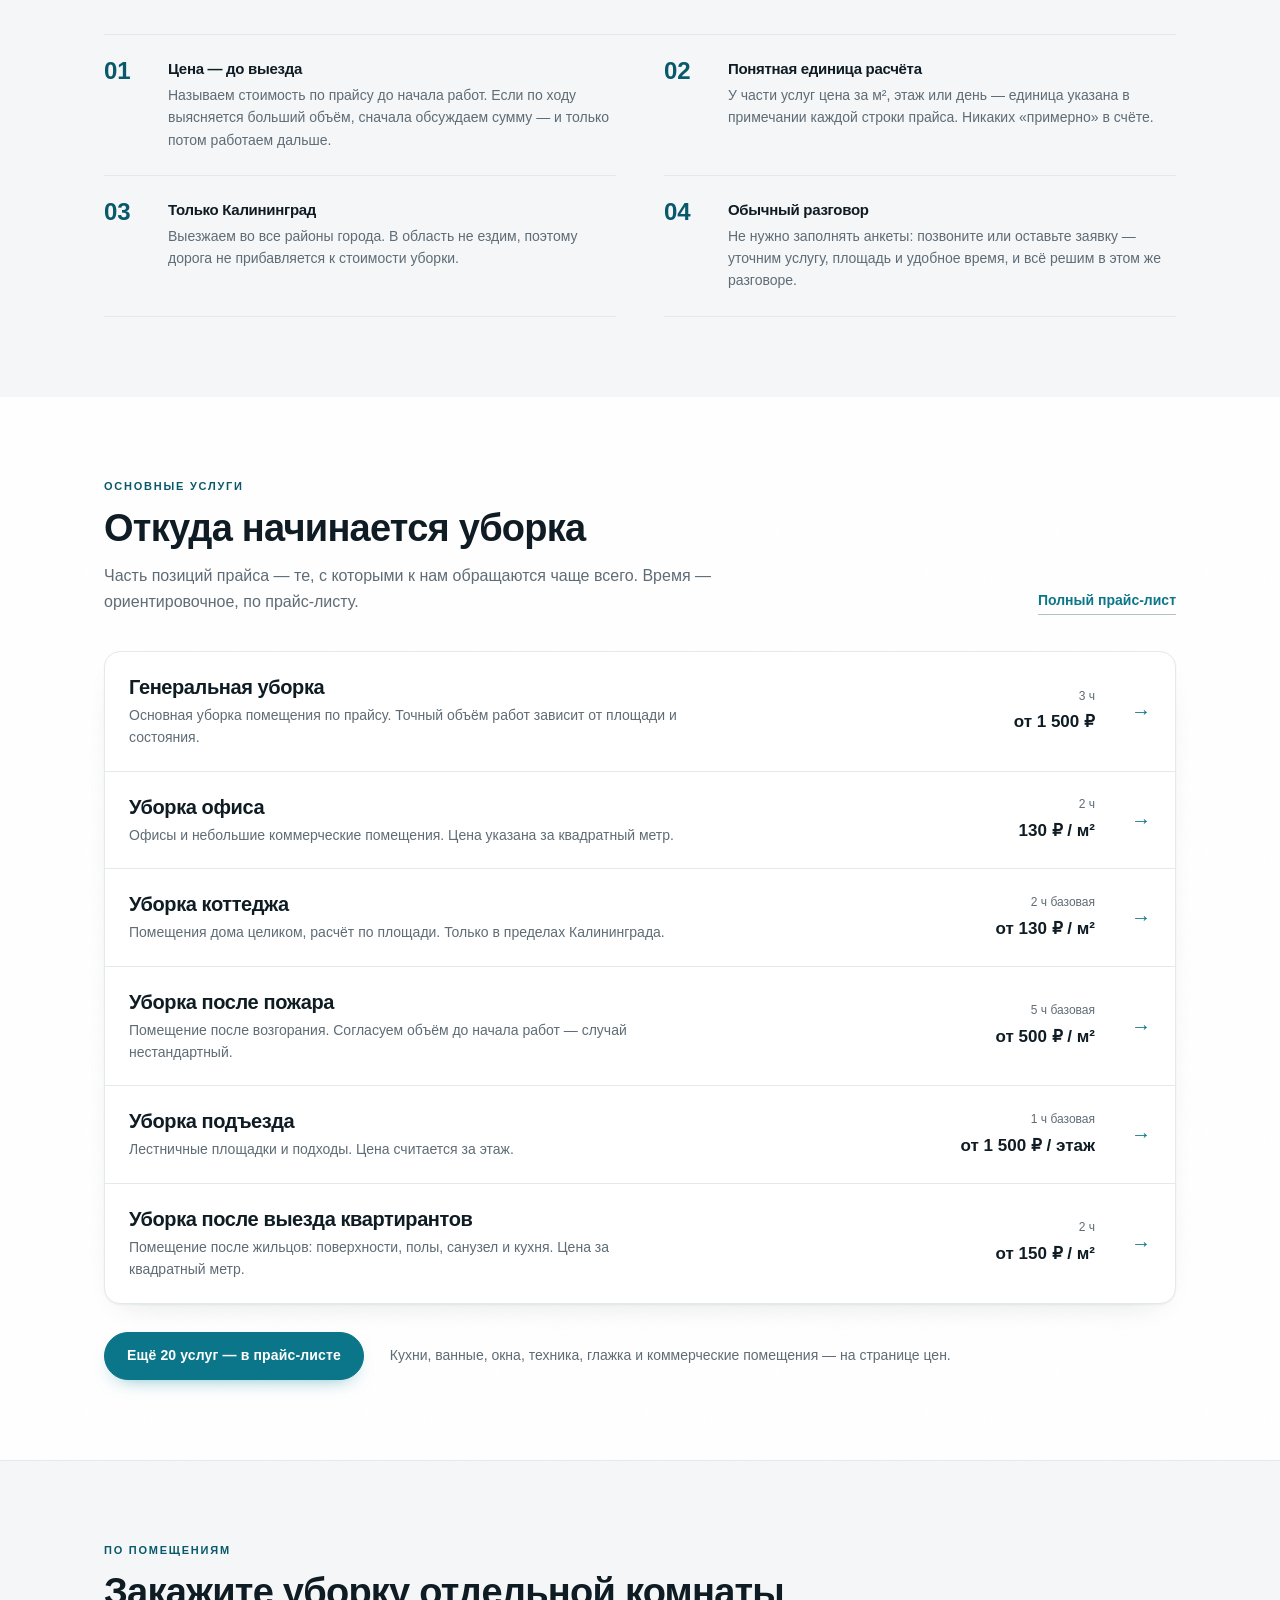
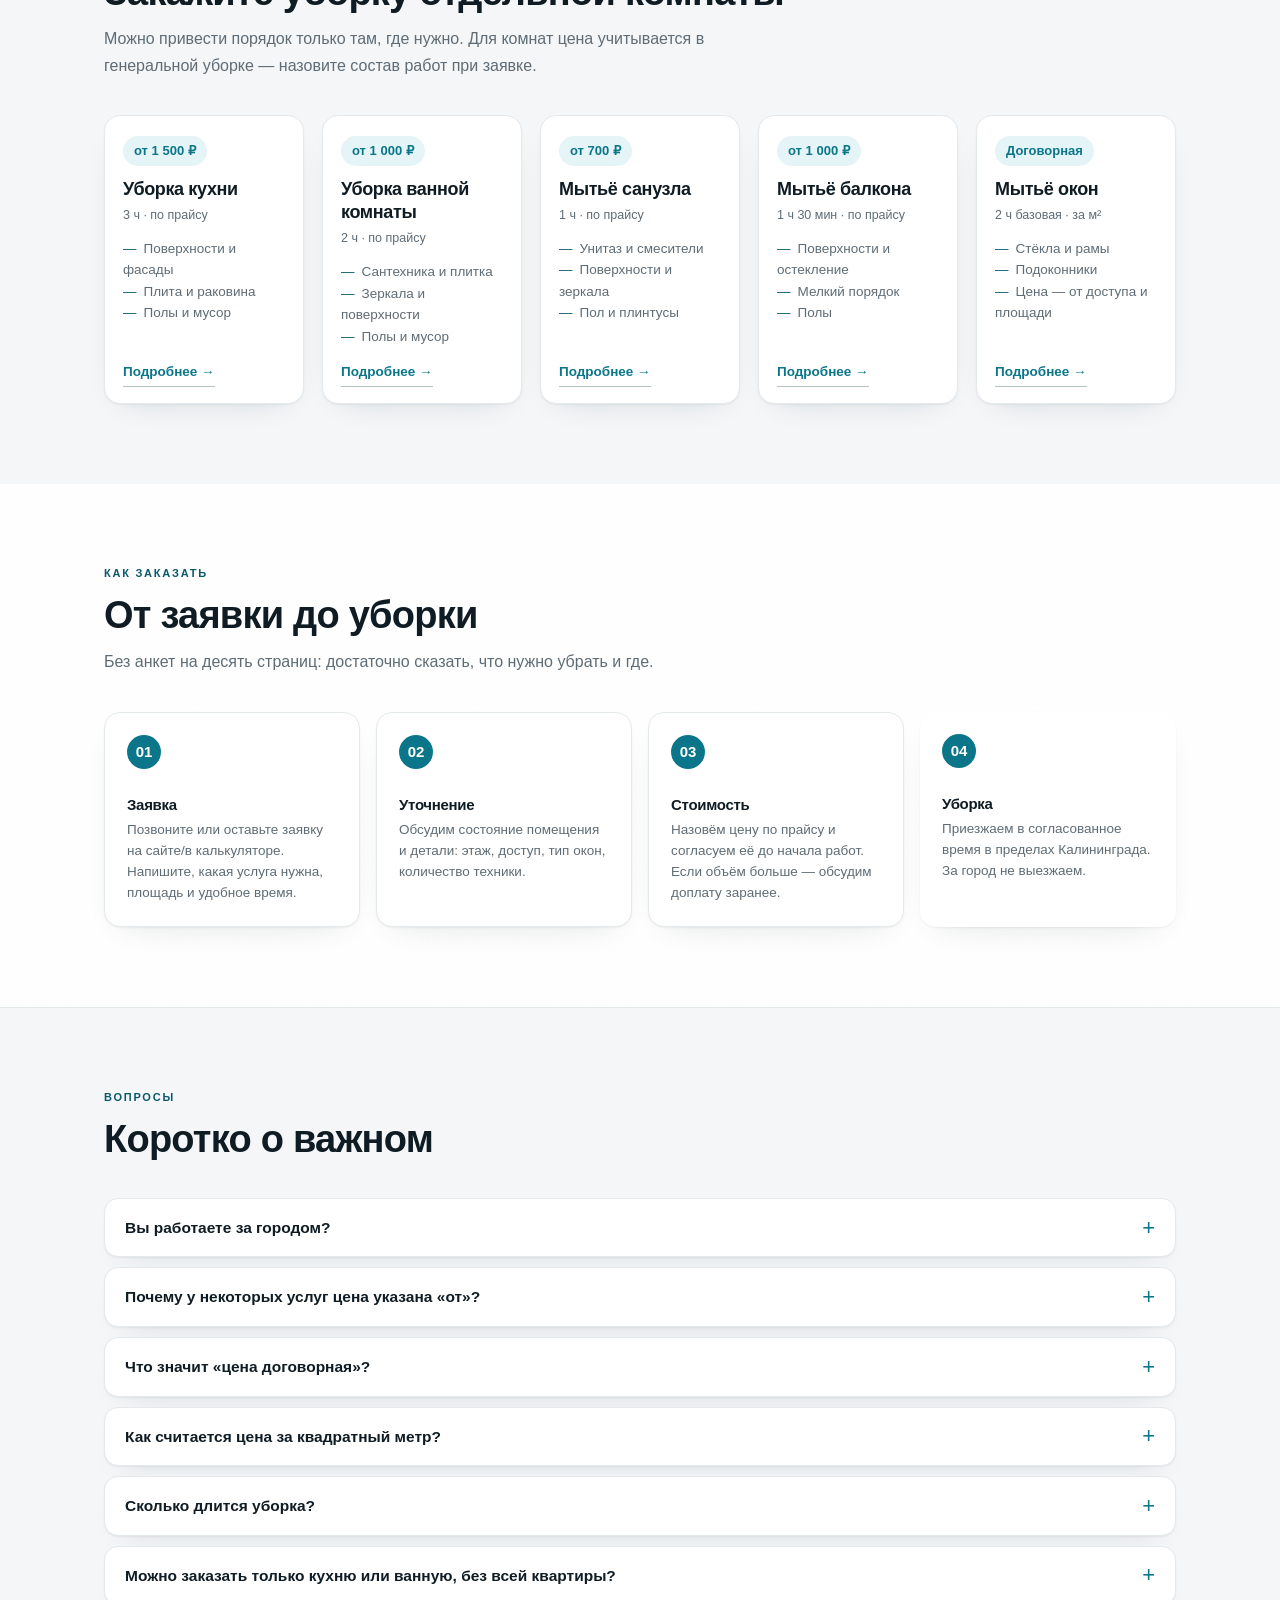
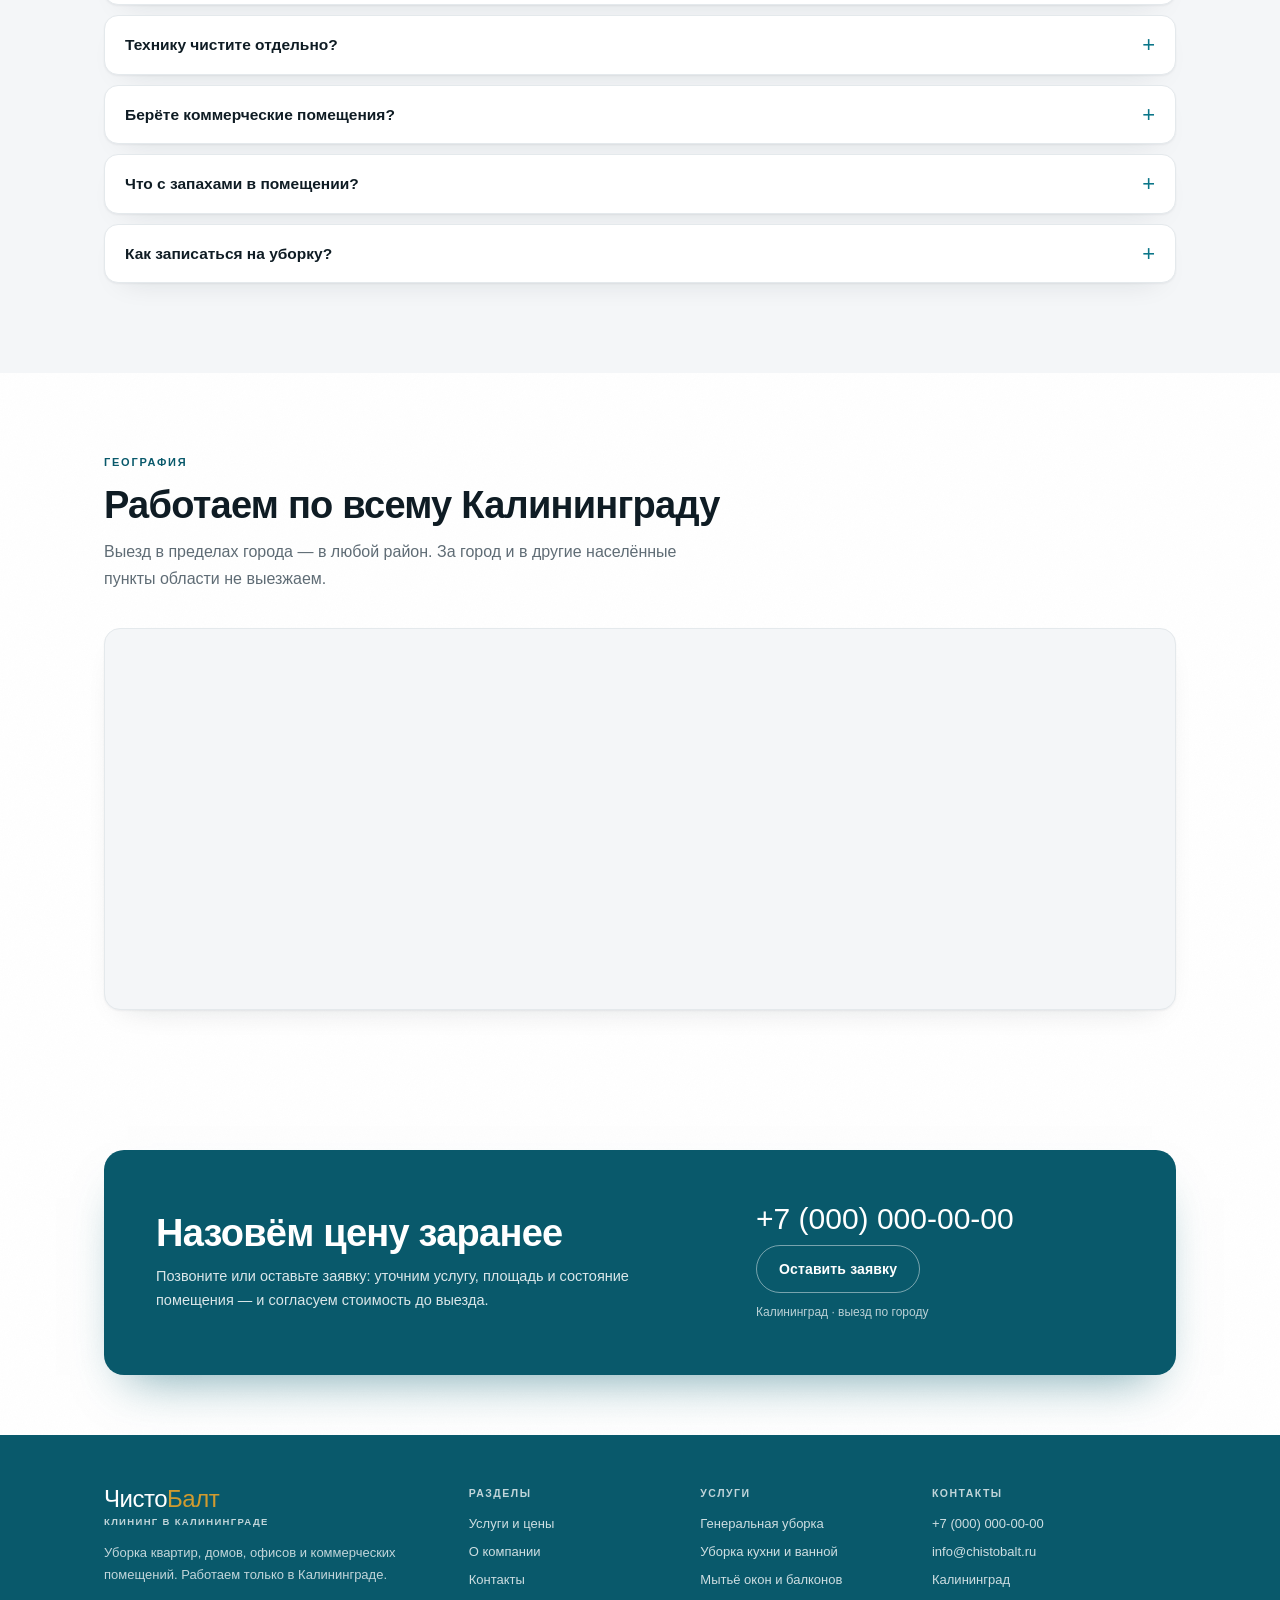
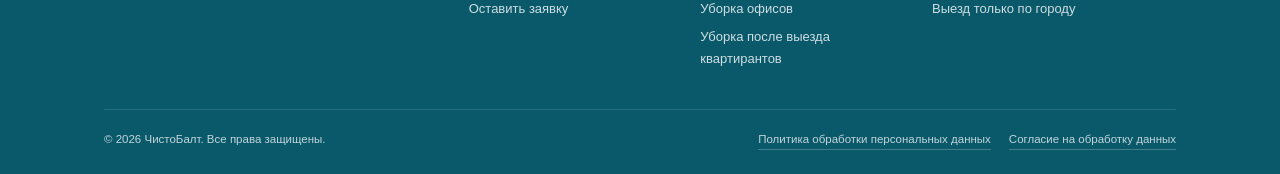
==== commit e76aef18: "Hero on real apartment photo + big standalone calculator block; photo in price-by-photo section; pho" ====
--- a/index.html
+++ b/index.html
@@ -47,9 +47,9 @@
   </header>
 
   <main>
-    <!-- ============ HERO + КАЛЬКУЛЯТОР (как у референса: форма поверх обложки) ============ -->
-    <section class="hero hero--calc">
-      <div class="container hero__grid hero__grid--calc">
+    <!-- ============ HERO на фото чистой квартиры (как у референса) ============ -->
+    <section class="hero hero--photo">
+      <div class="container hero__grid">
         <div>
           <span class="overline">Клининговые услуги в Калининграде</span>
           <h1>Уборка квартир, домов и офисов <em>в Калининграде</em></h1>
@@ -57,16 +57,25 @@
 
           <div class="hero__actions">
             <a class="btn btn--primary" href="services.html">Смотреть услуги и цены</a>
-            <a class="btn btn--secondary" href="#calcForm">Рассчитать онлайн</a>
+            <a class="btn btn--secondary hero__btn-ghost" href="#raschet">Рассчитать онлайн</a>
           </div>
           <p class="hero__note">Стоимость согласуем до начала работ. Работаем только в Калининграде — за город и в область не выезжаем.</p>
         </div>
-
-        <div class="hero__media">
-          <div class="calc" id="calc">
-            <p class="calc__title">Рассчитать уборку</p>
-
-            <form id="calcForm" novalidate>
+      </div>
+    </section>
+
+    <!-- ============ БОЛЬШОЙ КАЛЬКУЛЯТОР: отдельный «квадрат» со скруглёнными углами ============ -->
+    <section class="section raschet" id="raschet">
+      <div class="container">
+        <div class="calc calc--big">
+          <div class="calc__head">
+            <span class="overline">Онлайн-расчёт</span>
+            <h2>Рассчитайте уборку за минуту</h2>
+            <p>Выберите услугу и состав работ — покажем минимальную стоимость по нашему прайс-листу.</p>
+          </div>
+
+          <form id="calcForm" class="calc__grid" novalidate>
+            <div class="calc__col">
               <div class="calc__field">
                 <label for="calcService">Основная услуга</label>
                 <select id="calcService">
@@ -106,7 +115,9 @@
                 <label><input type="checkbox" data-negotiable data-name="мытьё окон"> Окна · договорная</label>
                 <label><input type="checkbox" data-negotiable data-name="мытьё люстры"> Люстра · договорная</label>
               </fieldset>
-
+            </div>
+
+            <div class="calc__col calc__col--side">
               <p class="calc__total">
                 Ориентировочно: <strong id="calcTotal">от 1 500 ₽</strong>
                 <span id="calcNegotiable" class="calc__negotiable" hidden>+ позиции по согласованию</span>
@@ -131,14 +142,14 @@
               <p class="calc__error" id="calcError" aria-live="polite"></p>
 
               <button class="btn btn--primary btn--block" type="submit">Заказать</button>
-            </form>
+            </div>
 
             <div class="calc__success" id="calcSuccess" hidden tabindex="-1">
               <p><strong>Расчёт принят!</strong></p>
               <p>Итог: <span id="calcSuccessSummary"></span></p>
               <p>Мы свяжемся с вами для уточнения деталей. Если вопрос срочный — <a href="tel:+70000000000">позвоните нам</a>.</p>
             </div>
-          </div>
+          </form>
         </div>
       </div>
     </section>
@@ -435,7 +446,7 @@
             </div>
           </div>
           <figure class="price-photo__figure">
-            <img src="assets/hero-line.svg" alt="Иллюстрация: уборка комнаты" width="360" height="360">
+            <img src="assets/clean-room.jpg" alt="Светлая чистая комната после уборки" width="640" height="480">
             <figcaption>Работаем без ботов — вас слушает человек.</figcaption>
           </figure>
         </div>
--- a/styles.css
+++ b/styles.css
@@ -4,21 +4,24 @@
    ========================================================= */
 
 :root {
-  --paper: #f5f1e8;
-  --surface: #fffdf8;
-  --ink: #23211c;
-  --ink-soft: #3c382f;
-  --muted: #6d675c;
-  --line: #ddd5c6;
-  --line-strong: #c6bcaa;
-  --green: #25503c;
-  --green-dark: #18382a;
-  --green-soft: #e8eee7;
-  --terra: #b45a34;
-  --gold: #b98a35;
-  --danger: #a33a2a;
-  --serif: Georgia, "Times New Roman", "PT Serif", serif;
+  --paper: #ffffff;
+  --surface: #f4f6f8;
+  --card: #ffffff;
+  --ink: #0f1c24;
+  --ink-soft: #24333d;
+  --muted: #5f6c75;
+  --line: #e4e9ec;
+  --line-strong: #ccd6db;
+  --green: #0b7689;
+  --green-dark: #09596b;
+  --green-soft: #e5f4f7;
+  --terra: #09596b;
+  --gold: #d19b2f;
+  --danger: #cc3f3f;
+  --serif: var(--sans);
   --sans: "Segoe UI", -apple-system, BlinkMacSystemFont, Roboto, Arial, sans-serif;
+  --shadow: 0 1px 2px rgba(15, 28, 36, 0.05), 0 12px 32px -20px rgba(15, 28, 36, 0.2);
+  --radius: 16px;
   --container: 1120px;
 }
 
@@ -112,9 +115,9 @@
 h1,
 h2,
 h3 {
-  font-family: var(--serif);
-  font-weight: 400;
-  letter-spacing: -0.01em;
+  font-family: var(--sans);
+  font-weight: 700;
+  letter-spacing: -0.02em;
 }
 
 h1 {
@@ -836,7 +839,7 @@
 .footer {
   padding: 52px 0 24px;
   background: var(--green-dark);
-  color: rgba(255, 255, 255, 0.68);
+  color: rgba(255, 255, 255, 0.8);
 }
 
 .footer__grid {
@@ -854,7 +857,7 @@
 }
 
 .footer .logo__sub {
-  color: rgba(255, 255, 255, 0.62);
+  color: rgba(255, 255, 255, 0.75);
 }
 
 .footer__about {
@@ -862,7 +865,7 @@
   margin-top: 16px;
   font-size: 13px;
   line-height: 1.65;
-  color: rgba(255, 255, 255, 0.55);
+  color: rgba(255, 255, 255, 0.75);
 }
 
 .footer h3 {
@@ -872,7 +875,7 @@
   font-weight: 700;
   letter-spacing: 0.14em;
   text-transform: uppercase;
-  color: rgba(255, 255, 255, 0.6);
+  color: rgba(255, 255, 255, 0.75);
 }
 
 .footer__list {
@@ -897,7 +900,7 @@
   border-top: 1px solid rgba(255, 255, 255, 0.12);
   font-size: 11.5px;
   line-height: 1.6;
-  color: rgba(255, 255, 255, 0.62);
+  color: rgba(255, 255, 255, 0.75);
 }
 
 .footer__legal {
@@ -907,7 +910,7 @@
 }
 
 .footer__legal a {
-  color: rgba(255, 255, 255, 0.6);
+  color: rgba(255, 255, 255, 0.75);
   border-bottom: 1px solid rgba(255, 255, 255, 0.22);
 }
 
@@ -1009,6 +1012,38 @@
   font-size: 11px;
   font-weight: 400;
   color: var(--muted);
+}
+
+/* Современный слой: прайс как карточка на светлой странице */
+.price-table {
+  border: 1px solid var(--line);
+  border-top-color: var(--line-strong);
+  border-radius: var(--radius);
+  background: var(--card);
+  overflow: hidden;
+  box-shadow: var(--shadow);
+}
+
+.price-row,
+.price-row--head {
+  padding-left: 22px;
+  padding-right: 22px;
+}
+
+.price-row--head {
+  background: var(--surface);
+}
+
+.price-row:last-child {
+  border-bottom: 0;
+}
+
+@media (max-width: 640px) {
+  .price-row,
+  .price-row--head {
+    padding-left: 14px;
+    padding-right: 14px;
+  }
 }
 
 .price-row__note {
@@ -2165,19 +2200,20 @@
 /* ---------- Тёмная тема ---------- */
 
 [data-theme="dark"] {
-  --paper: #1c1914;
-  --surface: #23201a;
-  --ink: #f1eade;
-  --ink-soft: #e3dccb;
-  --muted: #9d9486;
-  --line: #3c3429;
-  --line-strong: #5d5244;
-  --green: #5a8a6e;
-  --green-dark: #3d644c;
-  --green-soft: #2a2f27;
-  --terra: #d4835a;
-  --gold: #d9a07e;
-  --danger: #c96b5a;
+  --paper: #0f1417;
+  --surface: #161c21;
+  --card: #1a2025;
+  --ink: #edf2f4;
+  --ink-soft: #d6dee2;
+  --muted: #8fa0aa;
+  --line: #293238;
+  --line-strong: #45525a;
+  --green: #46c8dc;
+  --green-dark: #0e3d47;
+  --green-soft: #12333b;
+  --terra: #63d3e4;
+  --gold: #e0b447;
+  --danger: #e26969;
 
   background-color: var(--paper);
   color: var(--ink);
@@ -2188,7 +2224,7 @@
 }
 
 [data-theme="dark"] .header {
-  background: rgba(28, 25, 20, 0.97);
+  background: rgba(15, 20, 23, 0.9);
   border-bottom-color: var(--line);
 }
 
@@ -2202,8 +2238,12 @@
 [data-theme="dark"] .footer__grid > div > p,
 [data-theme="dark"] .price-table,
 [data-theme="dark"] .section--alt {
+  background: var(--card);
+  border-color: var(--line);
+}
+
+[data-theme="dark"] .statbar {
   background: var(--surface);
-  border-color: var(--line);
 }
 
 [data-theme="dark"] .cookie {
@@ -2214,7 +2254,7 @@
 
 [data-theme="dark"] .legal__intro,
 [data-theme="dark"] .estimate-note {
-  background: #2a2720;
+  background: #1c2429;
 }
 
 [data-theme="dark"] img[src*="hero-line"] {
@@ -2862,3 +2902,631 @@
   display: block;
   border: 0;
 }
+
+/* =========================================================
+   Современный слой поверх базы: светлая чистая база,
+   скруглённые карточки, мягкие тени, пилюли-кнопки
+   ========================================================= */
+
+body {
+  -webkit-font-smoothing: antialiased;
+  text-rendering: optimizeLegibility;
+}
+
+.header {
+  position: sticky;
+  top: 0;
+  z-index: 60;
+  background: rgba(255, 255, 255, 0.88);
+  backdrop-filter: blur(10px) saturate(150%);
+  -webkit-backdrop-filter: blur(10px) saturate(150%);
+}
+
+[data-theme="dark"] .header {
+  background: rgba(15, 20, 23, 0.88);
+}
+
+/* ---------- Кнопки ---------- */
+
+.btn {
+  border-radius: 999px;
+  font-weight: 600;
+  letter-spacing: 0.01em;
+}
+
+.btn--primary {
+  box-shadow: 0 8px 20px -12px rgba(12, 132, 153, 0.75);
+}
+
+.btn--primary:hover {
+  box-shadow: 0 10px 24px -12px rgba(9, 95, 112, 0.85);
+}
+
+.btn--primary:active,
+.btn--secondary:active {
+  transform: translateY(1px);
+}
+
+.btn--secondary {
+  background: var(--card);
+  box-shadow: 0 1px 2px rgba(15, 28, 36, 0.06);
+}
+
+.btn--secondary:hover {
+  background: var(--surface);
+}
+
+[data-theme="dark"] .btn--secondary {
+  background: var(--surface);
+}
+
+.theme-toggle {
+  border-radius: 999px;
+}
+
+/* ---------- Hero ---------- */
+
+.hero {
+  border-bottom: 0;
+  background: var(--green-soft);
+}
+
+.hero__figure,
+.calc {
+  background: var(--card);
+  border-color: transparent;
+  border-radius: 20px;
+  box-shadow: var(--shadow);
+}
+
+.hero__figure {
+  padding: 12px;
+}
+
+.hero__figure img {
+  border-radius: 12px;
+}
+
+.hero__note {
+  display: inline-block;
+  padding: 8px 14px;
+  border-radius: 999px;
+  background: var(--card);
+  color: var(--muted);
+}
+
+.hero h1 em {
+  color: var(--green);
+}
+
+/* ---------- Калькулятор ---------- */
+
+.calc {
+  padding: 24px;
+}
+
+.calc select,
+.calc input[type="number"],
+.calc input[type="text"],
+.calc input[type="tel"] {
+  border-radius: 10px;
+  border-color: var(--line);
+  background: var(--paper);
+  transition: border-color 0.15s ease, box-shadow 0.15s ease;
+}
+
+.calc select:hover,
+.calc input[type="number"]:hover,
+.calc input[type="text"]:hover,
+.calc input[type="tel"]:hover {
+  border-color: var(--line-strong);
+}
+
+.calc__extras {
+  border-radius: 12px;
+  background: var(--surface);
+}
+
+.calc__total {
+  padding: 12px 14px;
+  border-radius: 12px;
+  background: var(--green-soft);
+}
+
+.calc__success {
+  border-radius: 12px;
+  box-shadow: var(--shadow);
+}
+
+/* ---------- Полоса фактов ---------- */
+
+.statbar {
+  background: transparent;
+  border-top: 0;
+}
+
+[data-theme="dark"] .statbar {
+  background: transparent;
+  border-top: 0;
+}
+
+.statbar__list li {
+  border-right-color: var(--line);
+}
+
+.statbar__value {
+  font-weight: 800;
+  letter-spacing: -0.02em;
+}
+
+/* ---------- «Что входит»: пилюли-вкладки ---------- */
+
+.included {
+  border-radius: 16px;
+  box-shadow: var(--shadow);
+}
+
+.included__tabs {
+  gap: 6px;
+  padding: 12px 12px 0;
+  border-bottom: 0;
+}
+
+.included__tab {
+  padding: 9px 18px;
+  border-radius: 999px;
+  transition: background-color 0.15s ease, color 0.15s ease;
+}
+
+.included__tab:hover {
+  background: var(--surface);
+  color: var(--ink);
+}
+
+.included__tab.is-active {
+  background: var(--green);
+  color: #fff;
+  border-bottom-color: transparent;
+}
+
+[data-theme="dark"] .included__tab.is-active {
+  background: var(--green);
+  color: #0f1417;
+}
+
+.included__panel.is-active {
+  padding: 4px 12px 10px;
+}
+
+.worklist {
+  padding: 0 8px;
+}
+
+.worklist details {
+  border-radius: 12px;
+}
+
+.worklist summary {
+  border-radius: 12px;
+  padding: 13px 14px;
+  transition: background-color 0.15s ease;
+}
+
+.worklist summary:hover {
+  background: var(--surface);
+}
+
+.worklist details[open] summary {
+  background: var(--surface);
+}
+
+.worklist__text {
+  padding: 0 14px 14px;
+}
+
+.included__note {
+  margin-top: 18px;
+}
+
+/* ---------- Карточки доп-услуг и помещений ---------- */
+
+.extras,
+.rooms {
+  gap: 18px;
+}
+
+.extra-card,
+.room-card {
+  border-radius: var(--radius);
+  background: var(--card);
+  box-shadow: var(--shadow);
+  transition: transform 0.15s ease, border-color 0.15s ease, box-shadow 0.15s ease;
+}
+
+.extra-card:hover,
+.room-card:hover {
+  border-color: var(--green);
+  transform: translateY(-2px);
+  box-shadow: 0 16px 36px -20px rgba(15, 28, 36, 0.28);
+}
+
+.room-card__badge {
+  border-radius: 999px;
+  border-color: transparent;
+}
+
+.room-card h3 {
+  font-weight: 700;
+}
+
+@media (max-width: 640px) {
+  .extras,
+  .rooms {
+    gap: 12px;
+  }
+}
+
+/* ---------- Список основных услуг: карточка-контейнер ---------- */
+
+.service-list {
+  border: 1px solid var(--line);
+  border-radius: var(--radius);
+  background: var(--card);
+  overflow: hidden;
+  box-shadow: var(--shadow);
+}
+
+.service-row {
+  padding: 22px 24px;
+}
+
+.service-row:hover {
+  background: var(--surface);
+}
+
+.service-row:last-child {
+  border-bottom: 0;
+}
+
+@media (max-width: 640px) {
+  .service-row {
+    padding: 18px 16px;
+    gap: 12px 20px;
+  }
+}
+
+/* ---------- Принципы и шаги ---------- */
+
+.principle__num {
+  font-weight: 800;
+}
+
+.steps {
+  gap: 16px;
+  border-top: 0;
+}
+
+.step,
+.step:last-child {
+  padding: 0;
+  border: 0;
+}
+
+.step {
+  border: 1px solid var(--line);
+  border-radius: var(--radius);
+  background: var(--card);
+  padding: 22px !important;
+  box-shadow: var(--shadow);
+  transition: transform 0.15s ease, border-color 0.15s ease;
+}
+
+.step:hover {
+  border-color: var(--green);
+  transform: translateY(-2px);
+}
+
+.step__num {
+  font-family: var(--sans);
+  font-weight: 800;
+  font-size: 15px;
+  line-height: 1;
+  color: #fff;
+  display: inline-flex;
+  align-items: center;
+  justify-content: center;
+  min-width: 34px;
+  height: 34px;
+  margin-bottom: 14px;
+  border-radius: 999px;
+  background: var(--green);
+}
+
+.steps {
+  display: grid;
+  grid-template-columns: repeat(4, minmax(0, 1fr));
+}
+
+@media (max-width: 900px) {
+  .steps {
+    grid-template-columns: repeat(2, minmax(0, 1fr));
+  }
+}
+
+@media (max-width: 560px) {
+  .steps {
+    grid-template-columns: 1fr;
+  }
+}
+
+/* ---------- FAQ: карточки ---------- */
+
+.faq {
+  border-top: 0;
+}
+
+.faq details {
+  border: 1px solid var(--line);
+  border-radius: 14px;
+  background: var(--card);
+  margin-bottom: 10px;
+  padding: 2px 18px;
+  box-shadow: var(--shadow);
+  transition: border-color 0.15s ease;
+}
+
+.faq details:hover,
+.faq details[open] {
+  border-color: var(--green);
+}
+
+.faq summary {
+  padding: 14px 2px;
+}
+
+.faq summary::after {
+  color: var(--green);
+}
+
+@media (max-width: 640px) {
+  .faq details {
+    padding: 0 14px;
+  }
+}
+
+/* ---------- CTA и прочие поверхности ---------- */
+
+.cta {
+  border-radius: 20px;
+  background: var(--green-dark);
+  box-shadow: 0 24px 48px -24px rgba(9, 95, 112, 0.6);
+}
+
+.cta p {
+  color: rgba(255, 255, 255, 0.85);
+}
+
+[data-theme="dark"] .cta {
+  background: var(--green-dark);
+}
+
+.map-embed,
+.slot {
+  border-radius: var(--radius);
+}
+
+.map-embed {
+  box-shadow: var(--shadow);
+}
+
+.cookie {
+  border-radius: 16px;
+  box-shadow: 0 12px 32px -16px rgba(15, 28, 36, 0.35);
+}
+
+.price-photo__figure img {
+  border-radius: 0;
+}
+
+.price-photo h3 {
+  font-weight: 700;
+}
+
+/* Кнопки-ссылки на внешние шаблоны-заглушки сохраняют акцент */
+.price-photo__secondary,
+.btn--light {
+  border-radius: 999px;
+}
+
+/* ---------- Прочие страницы: карточная поверхность ---------- */
+
+.guarantee,
+.form-card,
+.map-card,
+.requisites,
+.legal__requisites,
+.legal__intro,
+.estimate-note {
+  background: var(--card);
+  border-radius: var(--radius);
+  box-shadow: var(--shadow);
+}
+
+[data-theme="dark"] .guarantee,
+[data-theme="dark"] .form-card,
+[data-theme="dark"] .map-card,
+[data-theme="dark"] .requisites,
+[data-theme="dark"] .legal__requisites,
+[data-theme="dark"] .legal__intro,
+[data-theme="dark"] .estimate-note {
+  background: var(--card);
+  border-color: var(--line);
+}
+
+.form-card input,
+.form-card select,
+.form-card textarea {
+  border-radius: 10px;
+}
+
+.page-hero,
+.hero,
+.section--alt {
+  border-bottom: 0;
+}
+
+.page-hero {
+  background: var(--green-soft);
+  margin-bottom: 0;
+}
+
+.breadcrumbs {
+  opacity: 0.95;
+}
+
+/* =========================================================
+   Hero с фото + большой калькулятор «квадратом»
+   ========================================================= */
+
+.hero--photo {
+  position: relative;
+  padding: clamp(72px, 11vw, 128px) 0 clamp(64px, 9vw, 112px);
+  background-image: url("assets/hero-apartment.jpg");
+  background-size: cover;
+  background-position: center;
+  isolation: isolate;
+}
+
+.hero--photo::before {
+  content: "";
+  position: absolute;
+  inset: 0;
+  z-index: -1;
+  background: linear-gradient(100deg, rgba(9, 32, 40, 0.9) 0%, rgba(9, 32, 40, 0.74) 55%, rgba(9, 32, 40, 0.45) 100%);
+}
+
+.hero--photo .overline {
+  color: rgba(255, 255, 255, 0.85);
+}
+
+.hero--photo h1 {
+  color: #ffffff;
+  max-width: 640px;
+}
+
+.hero--photo h1 em {
+  color: #8fdde9;
+}
+
+.hero--photo .hero__lead {
+  color: rgba(255, 255, 255, 0.92);
+}
+
+.hero--photo .hero__note {
+  background: rgba(255, 255, 255, 0.14);
+  border: 1px solid rgba(255, 255, 255, 0.28);
+  color: #ffffff;
+  backdrop-filter: blur(4px);
+  -webkit-backdrop-filter: blur(4px);
+}
+
+.hero--photo .btn--secondary {
+  background: rgba(255, 255, 255, 0.12);
+  border: 1px solid rgba(255, 255, 255, 0.4);
+  color: #ffffff;
+  box-shadow: none;
+  backdrop-filter: blur(4px);
+  -webkit-backdrop-filter: blur(4px);
+}
+
+.hero--photo .btn--secondary:hover {
+  background: rgba(255, 255, 255, 0.22);
+}
+
+/* ---------- Большой калькулятор «квадратом» (отдельный блок под hero) ---------- */
+
+.calc--big {
+  border: 0;
+  display: block;
+  border-radius: 28px;
+  background: var(--card);
+  padding: clamp(28px, 4.5vw, 48px);
+  box-shadow: 0 2px 4px rgba(15, 28, 36, 0.05), 0 24px 64px -32px rgba(15, 28, 36, 0.35);
+}
+
+.raschet {
+  background: var(--paper);
+}
+
+.calc__head {
+  max-width: 660px;
+  margin: 0 0 28px;
+}
+
+.calc__head h2 {
+  margin: 0 0 10px;
+  font-size: clamp(26px, 3.2vw, 36px);
+}
+
+.calc__head p {
+  margin: 0;
+  font-size: 15px;
+  line-height: 1.6;
+  color: var(--muted);
+}
+
+.calc__grid {
+  display: grid;
+  grid-template-columns: 1.05fr 0.95fr;
+  gap: 26px clamp(30px, 4vw, 52px);
+  align-items: start;
+}
+
+.calc__col--side {
+  padding: clamp(18px, 2.4vw, 28px);
+  border-radius: 18px;
+  background: var(--surface);
+}
+
+.calc__success {
+  grid-column: 1 / -1;
+}
+
+@media (max-width: 900px) {
+  .calc--big {
+    max-width: none;
+  }
+
+  .calc__grid {
+    grid-template-columns: 1fr;
+  }
+
+  .calc__col--side {
+    padding: 18px;
+  }
+}
+
+/* ---------- Фото в блоке «Назовём цену по фото» ---------- */
+
+.price-photo {
+  grid-template-columns: minmax(0, 1fr) minmax(0, 440px);
+}
+
+.price-photo__figure {
+  width: 100%;
+}
+
+.price-photo__figure img {
+  width: 100%;
+  height: auto;
+  aspect-ratio: 4 / 3;
+  object-fit: cover;
+  border-radius: 18px;
+  box-shadow: var(--shadow);
+}
+
+@media (max-width: 760px) {
+  .price-photo {
+    grid-template-columns: 1fr;
+  }
+}
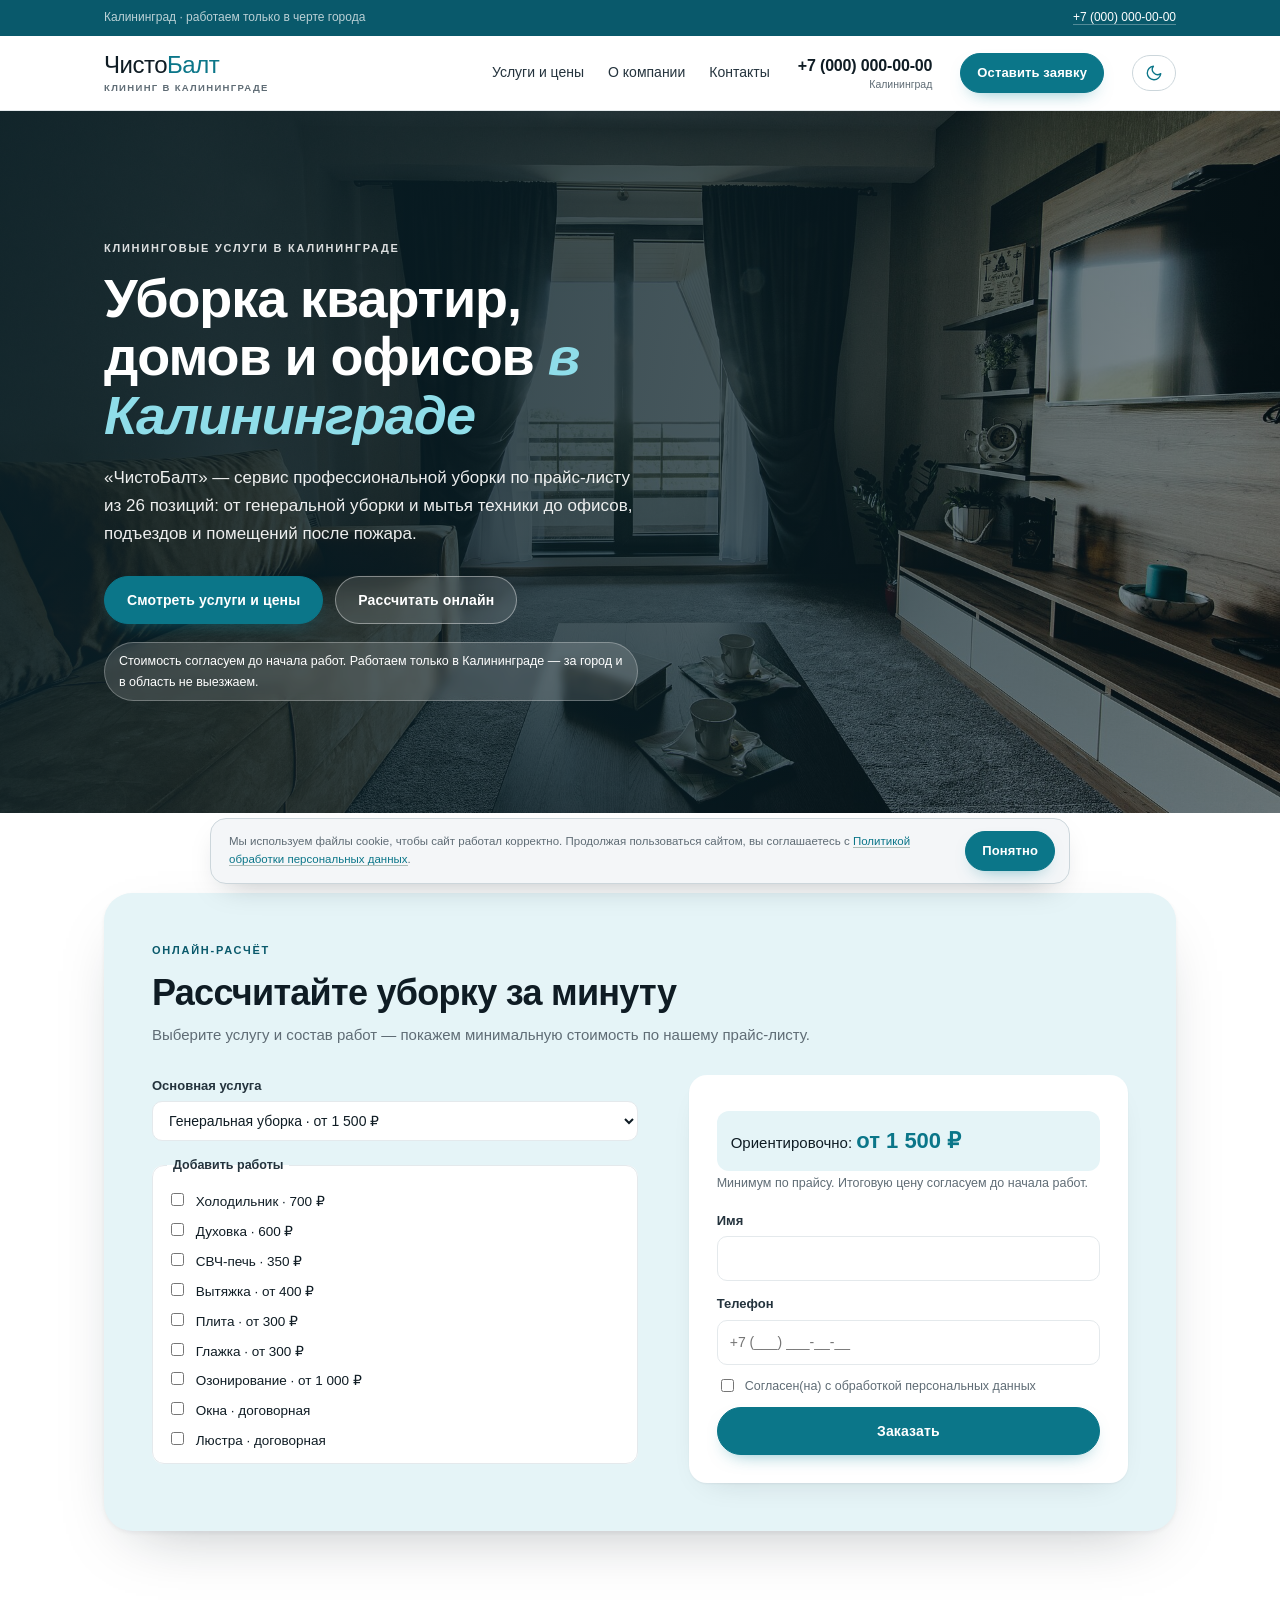
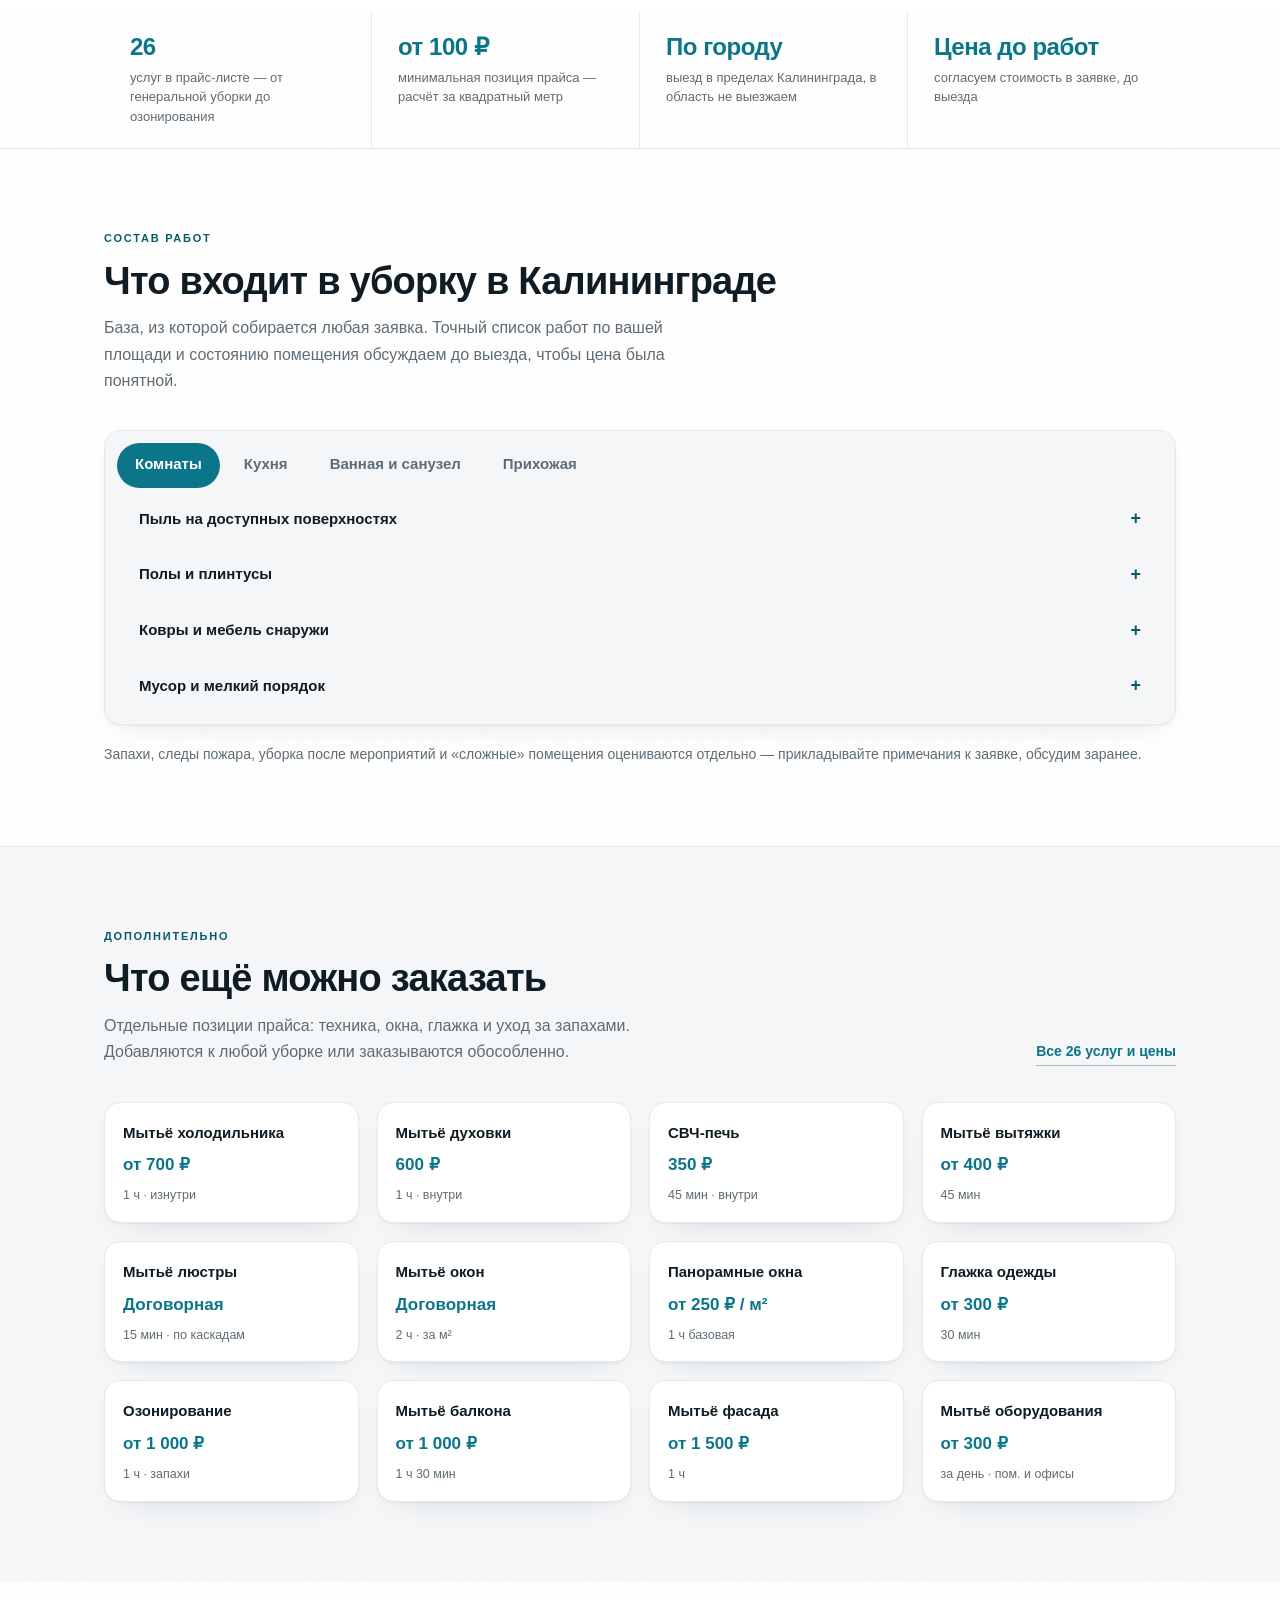
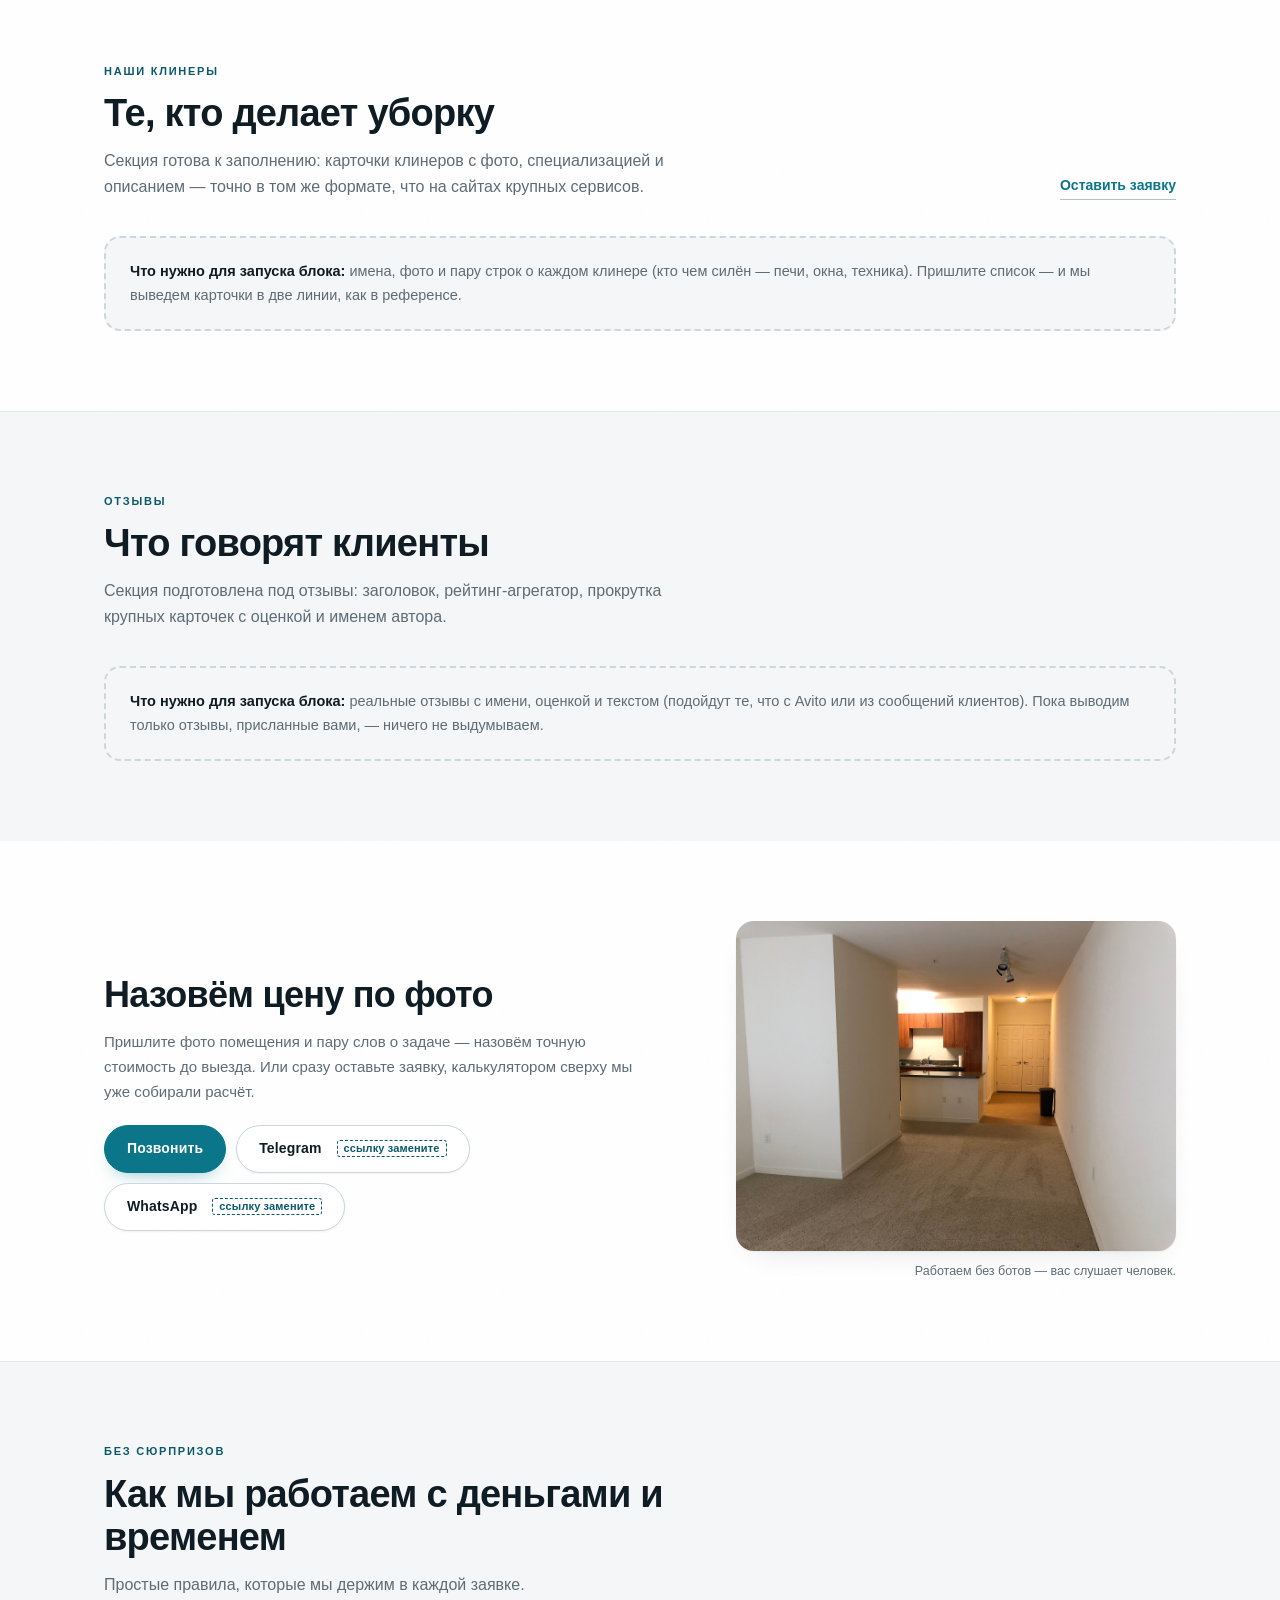
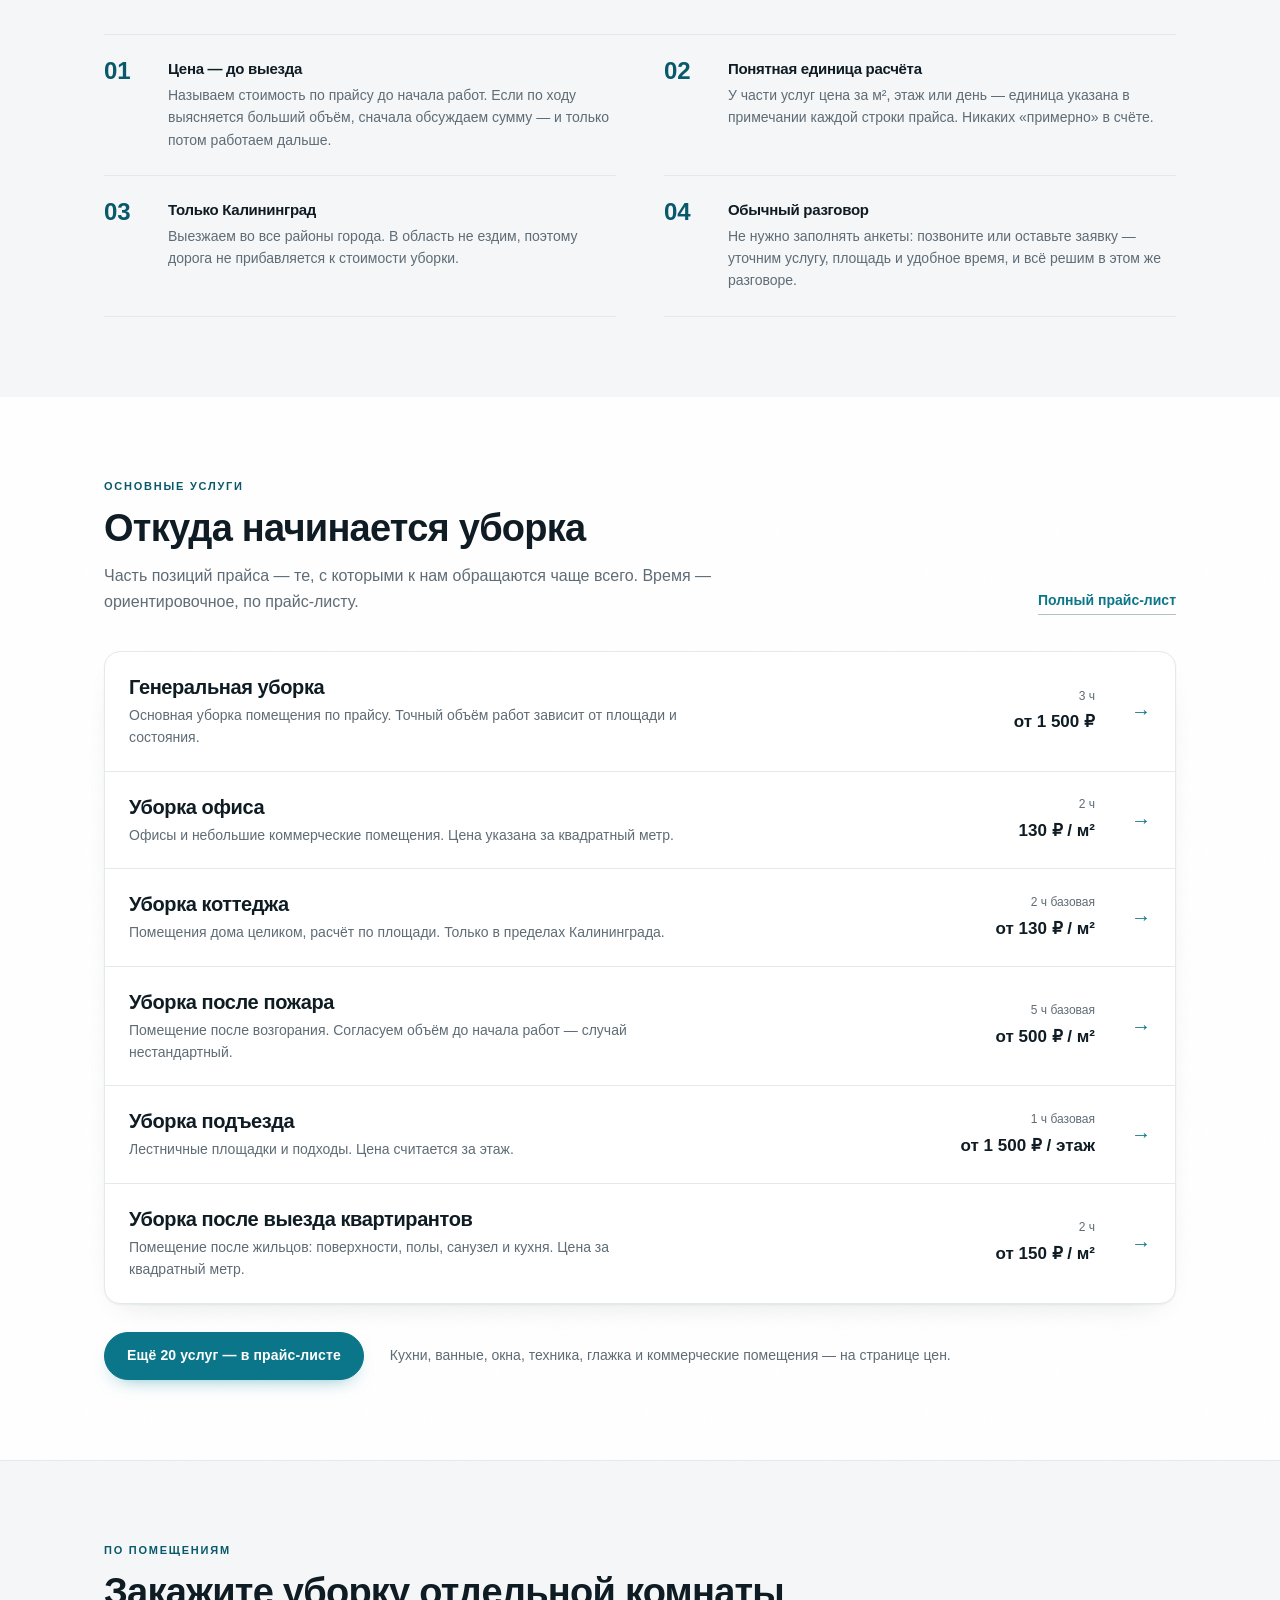
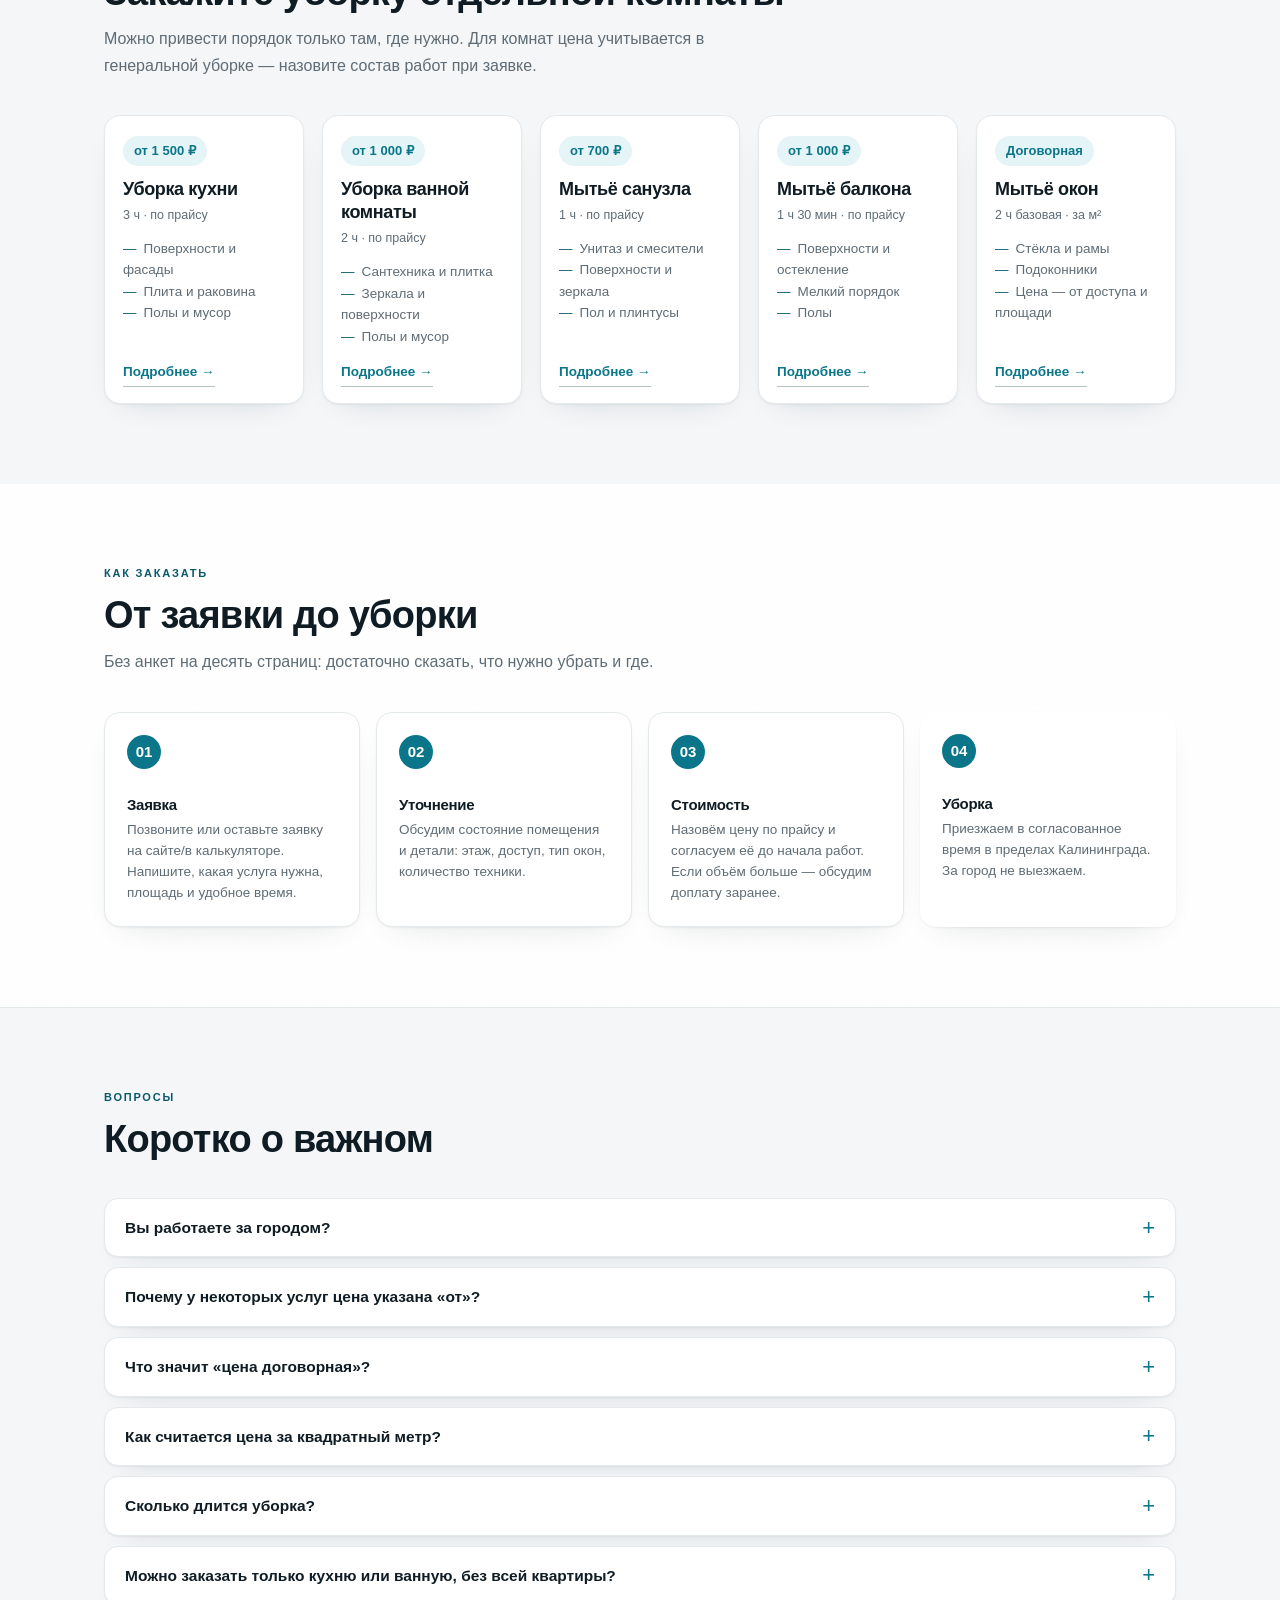
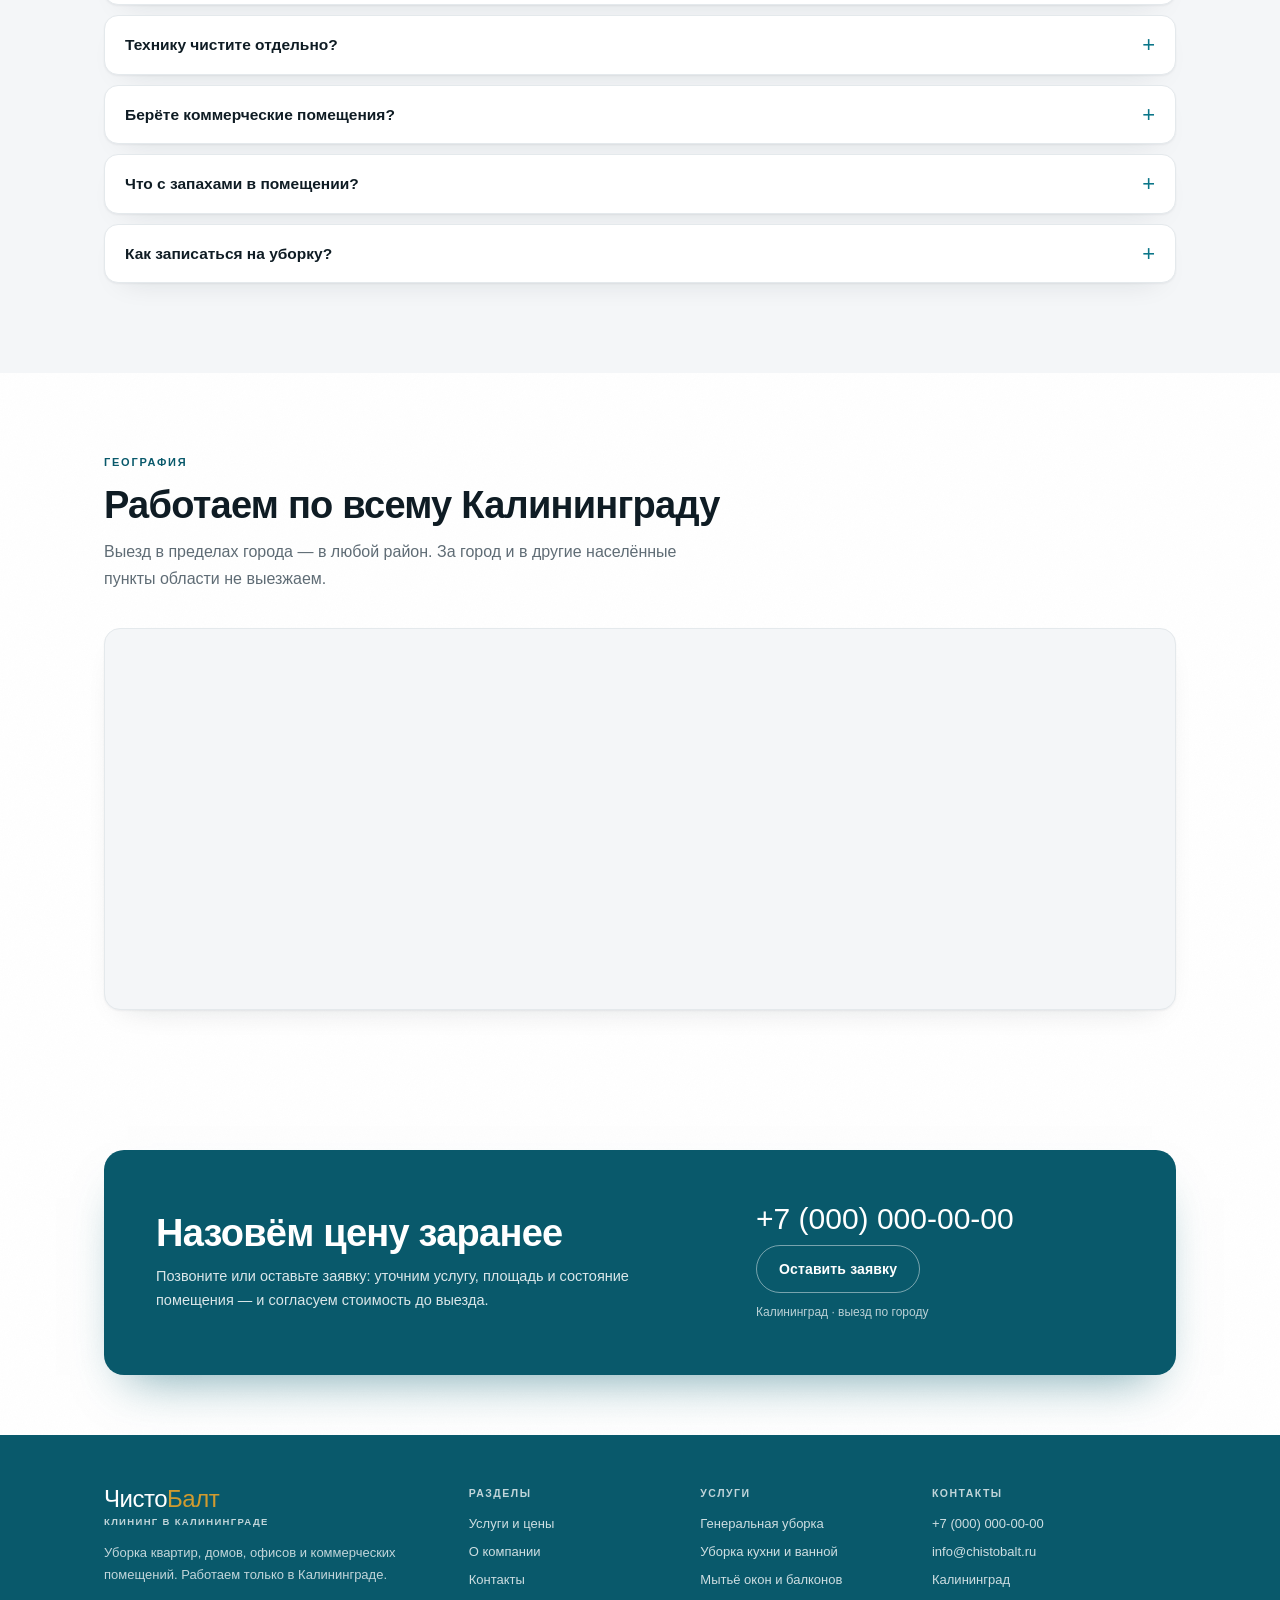
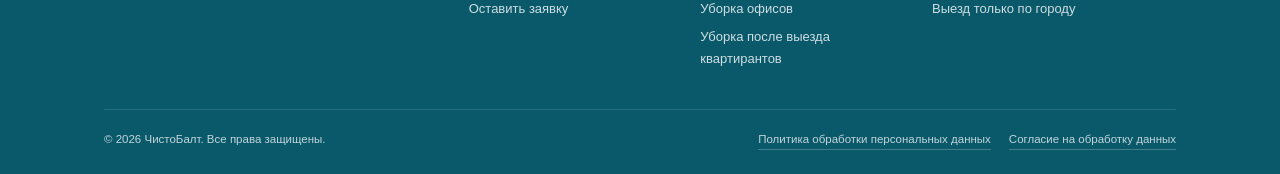
==== commit 99745dae: "Theme toggle: minimal SVG icons (blue moon / white sun); big calculator card in secondary aqua tint " ====
--- a/index.html
+++ b/index.html
@@ -38,7 +38,7 @@
 
       <a class="btn btn--primary btn--sm header__cta" href="contacts.html#form">Оставить заявку</a>
 
-      <button class="btn theme-toggle" type="button" id="themeToggle" aria-label="Переключить тему оформления" aria-pressed="false">🌙</button>
+      <button class="btn theme-toggle" type="button" id="themeToggle" aria-label="Переключить тему оформления" aria-pressed="false"><svg class="theme-toggle__icon theme-toggle__icon--moon" viewBox="0 0 24 24" width="18" height="18" aria-hidden="true"><path d="M21 12.79A9 9 0 1 1 11.21 3 7 7 0 0 0 21 12.79z"/></svg><svg class="theme-toggle__icon theme-toggle__icon--sun" viewBox="0 0 24 24" width="18" height="18" aria-hidden="true"><circle cx="12" cy="12" r="4"/><path d="M12 2v2M12 20v2M4.93 4.93l1.41 1.41M17.66 17.66l1.41 1.41M2 12h2M20 12h2M4.93 19.07l1.41-1.41M17.66 6.34l1.41-1.41"/></svg></button>
 
       <button class="burger" type="button" id="burger" aria-label="Открыть меню" aria-expanded="false" aria-controls="nav">
         <span></span><span></span><span></span>
--- a/styles.css
+++ b/styles.css
@@ -262,23 +262,56 @@
 
 /* Кнопка переключения темы */
 .theme-toggle {
-  min-height: 40px;
-  padding: 0 14px;
-  font-size: 16px;
+  min-height: 36px;
+  min-width: 44px;
+  padding: 0 10px;
+  display: inline-flex;
+  align-items: center;
+  justify-content: center;
   background: transparent;
   border: 1px solid var(--line-strong);
-  color: var(--ink-soft);
-  border-radius: 4px;
+  color: var(--green);
+  border-radius: 999px;
 }
 
 .theme-toggle:hover {
-  border-color: var(--ink-soft);
-  color: var(--ink);
+  border-color: var(--green);
+  background: var(--green-soft);
+  color: var(--green-dark);
 }
 
 [data-theme="dark"] .theme-toggle {
   border-color: var(--line-strong);
-  color: var(--ink-soft);
+  color: #ffffff;
+}
+
+[data-theme="dark"] .theme-toggle:hover {
+  border-color: #ffffff;
+  background: rgba(255, 255, 255, 0.08);
+  color: #ffffff;
+}
+
+.theme-toggle__icon {
+  display: block;
+  width: 18px;
+  height: 18px;
+  fill: none;
+  stroke: currentColor;
+  stroke-width: 1.8;
+  stroke-linecap: round;
+  stroke-linejoin: round;
+}
+
+.theme-toggle__icon--sun {
+  display: none;
+}
+
+[data-theme="dark"] .theme-toggle__icon--sun {
+  display: block;
+}
+
+[data-theme="dark"] .theme-toggle__icon--moon {
+  display: none;
 }
 
 /* ---------- Top bar ---------- */
@@ -2960,10 +2993,6 @@
   background: var(--surface);
 }
 
-.theme-toggle {
-  border-radius: 999px;
-}
-
 /* ---------- Hero ---------- */
 
 .hero {
@@ -3449,7 +3478,7 @@
   border: 0;
   display: block;
   border-radius: 28px;
-  background: var(--card);
+  background: var(--green-soft);
   padding: clamp(28px, 4.5vw, 48px);
   box-shadow: 0 2px 4px rgba(15, 28, 36, 0.05), 0 24px 64px -32px rgba(15, 28, 36, 0.35);
 }
@@ -3485,11 +3514,24 @@
 .calc__col--side {
   padding: clamp(18px, 2.4vw, 28px);
   border-radius: 18px;
-  background: var(--surface);
+  background: var(--card);
+  box-shadow: var(--shadow);
+}
+
+[data-theme="dark"] .calc--big {
+  background: var(--green-soft);
+  box-shadow: 0 24px 64px -32px rgba(0, 0, 0, 0.55);
 }
 
 .calc__success {
   grid-column: 1 / -1;
+  background: var(--card);
+  border-color: transparent;
+  box-shadow: var(--shadow);
+}
+
+.calc--big .calc__extras {
+  background: var(--card);
 }
 
 @media (max-width: 900px) {
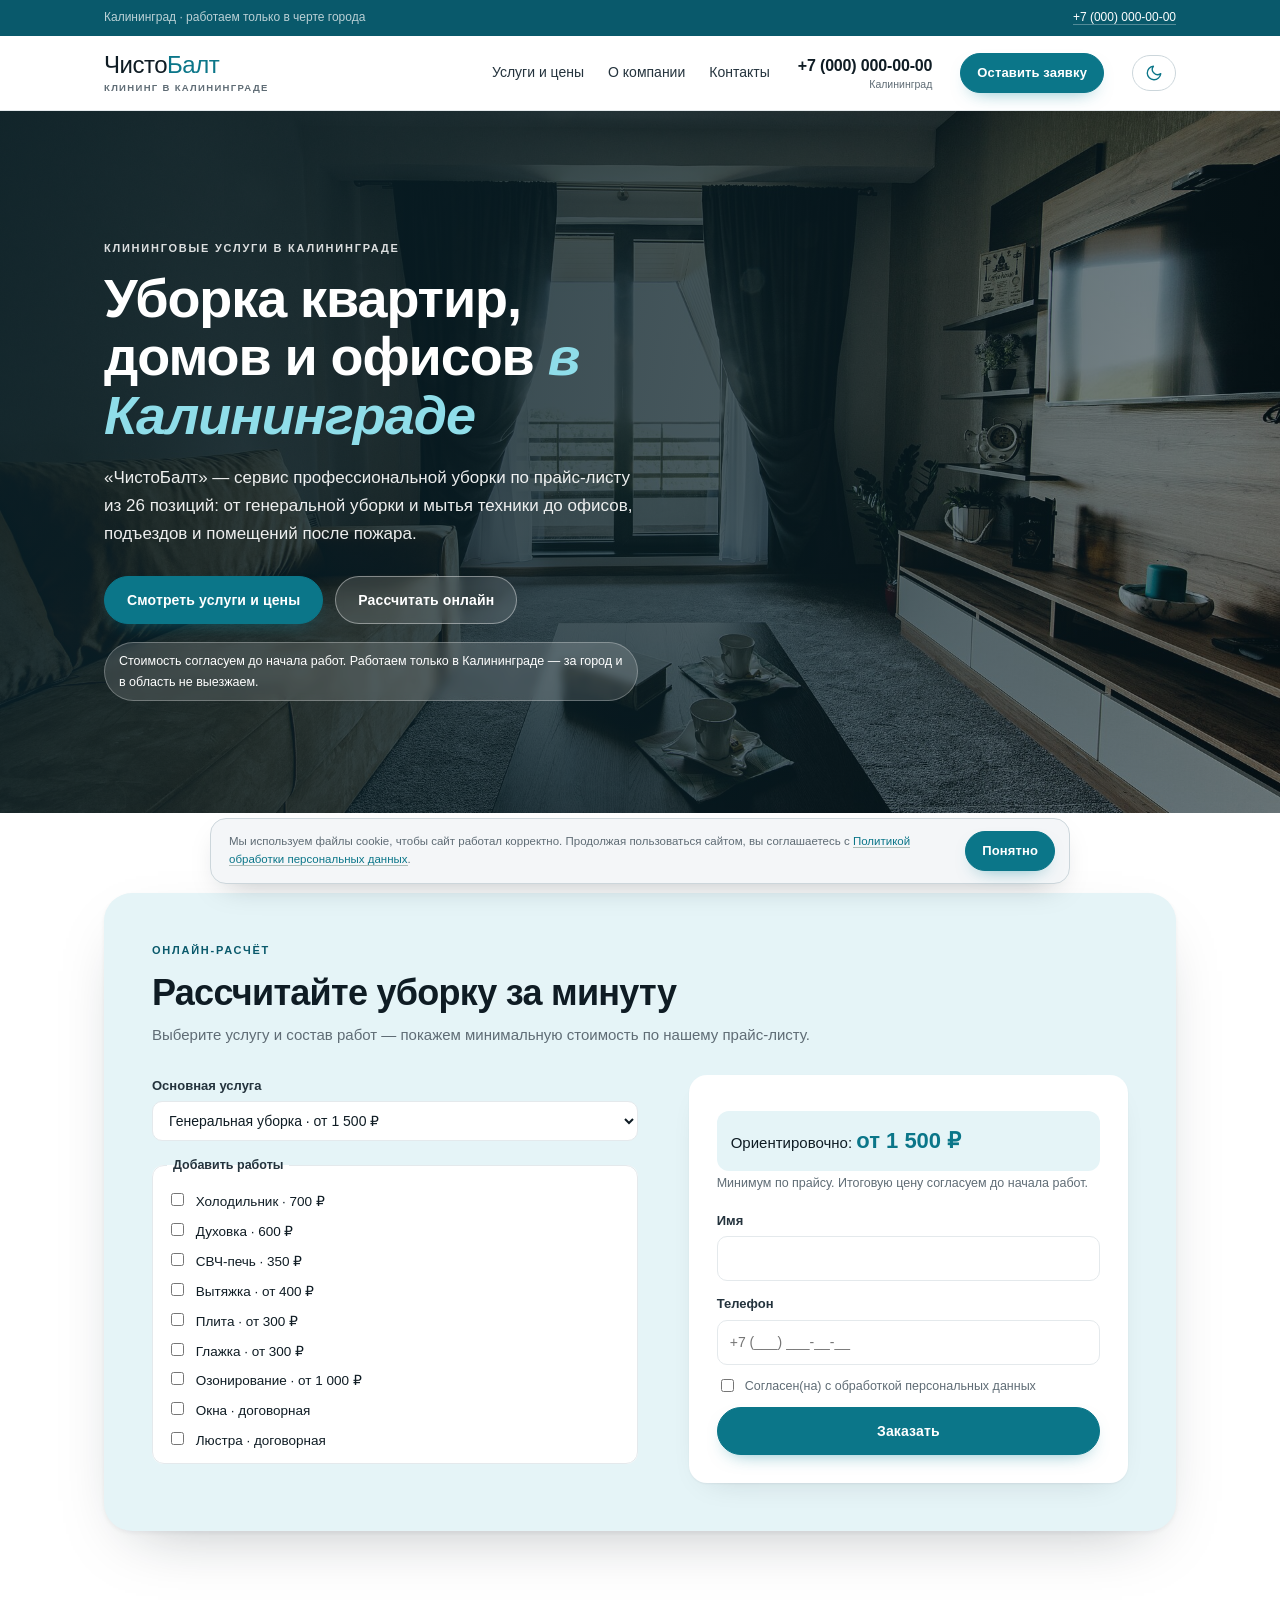
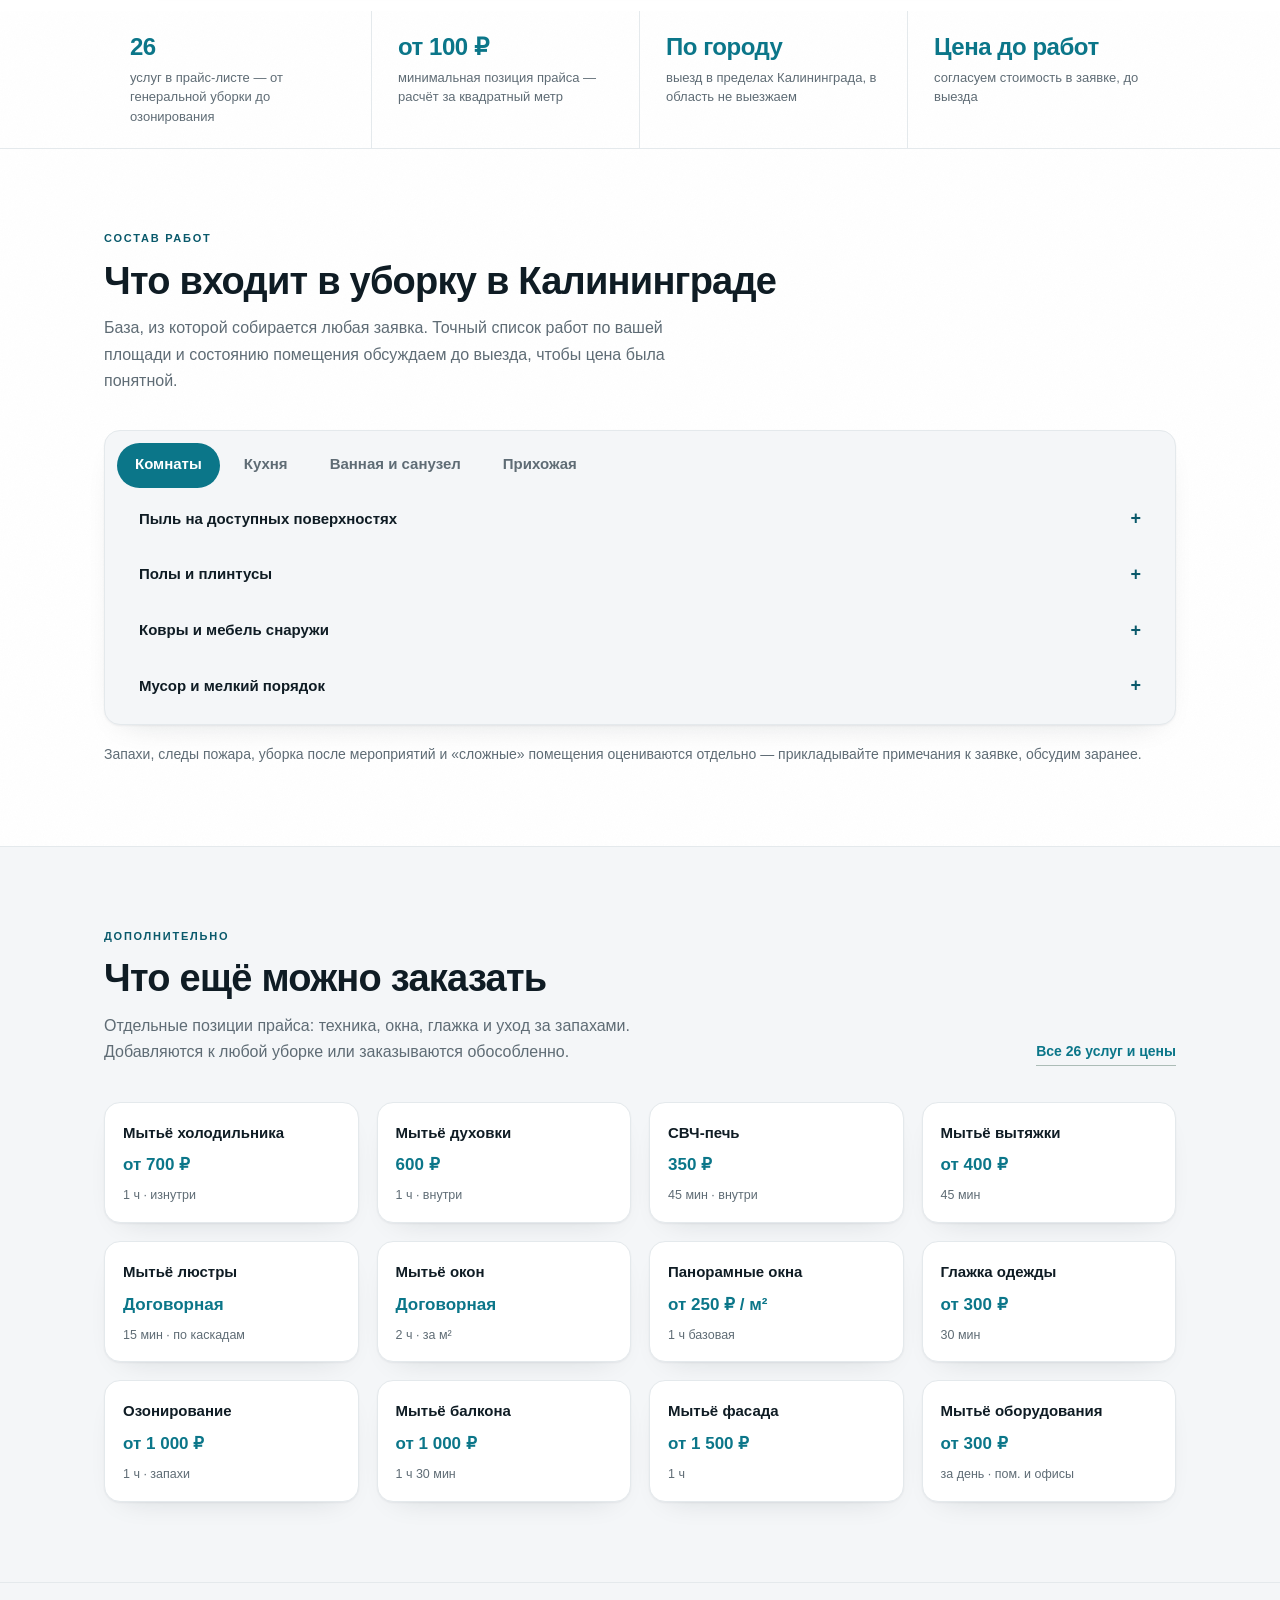
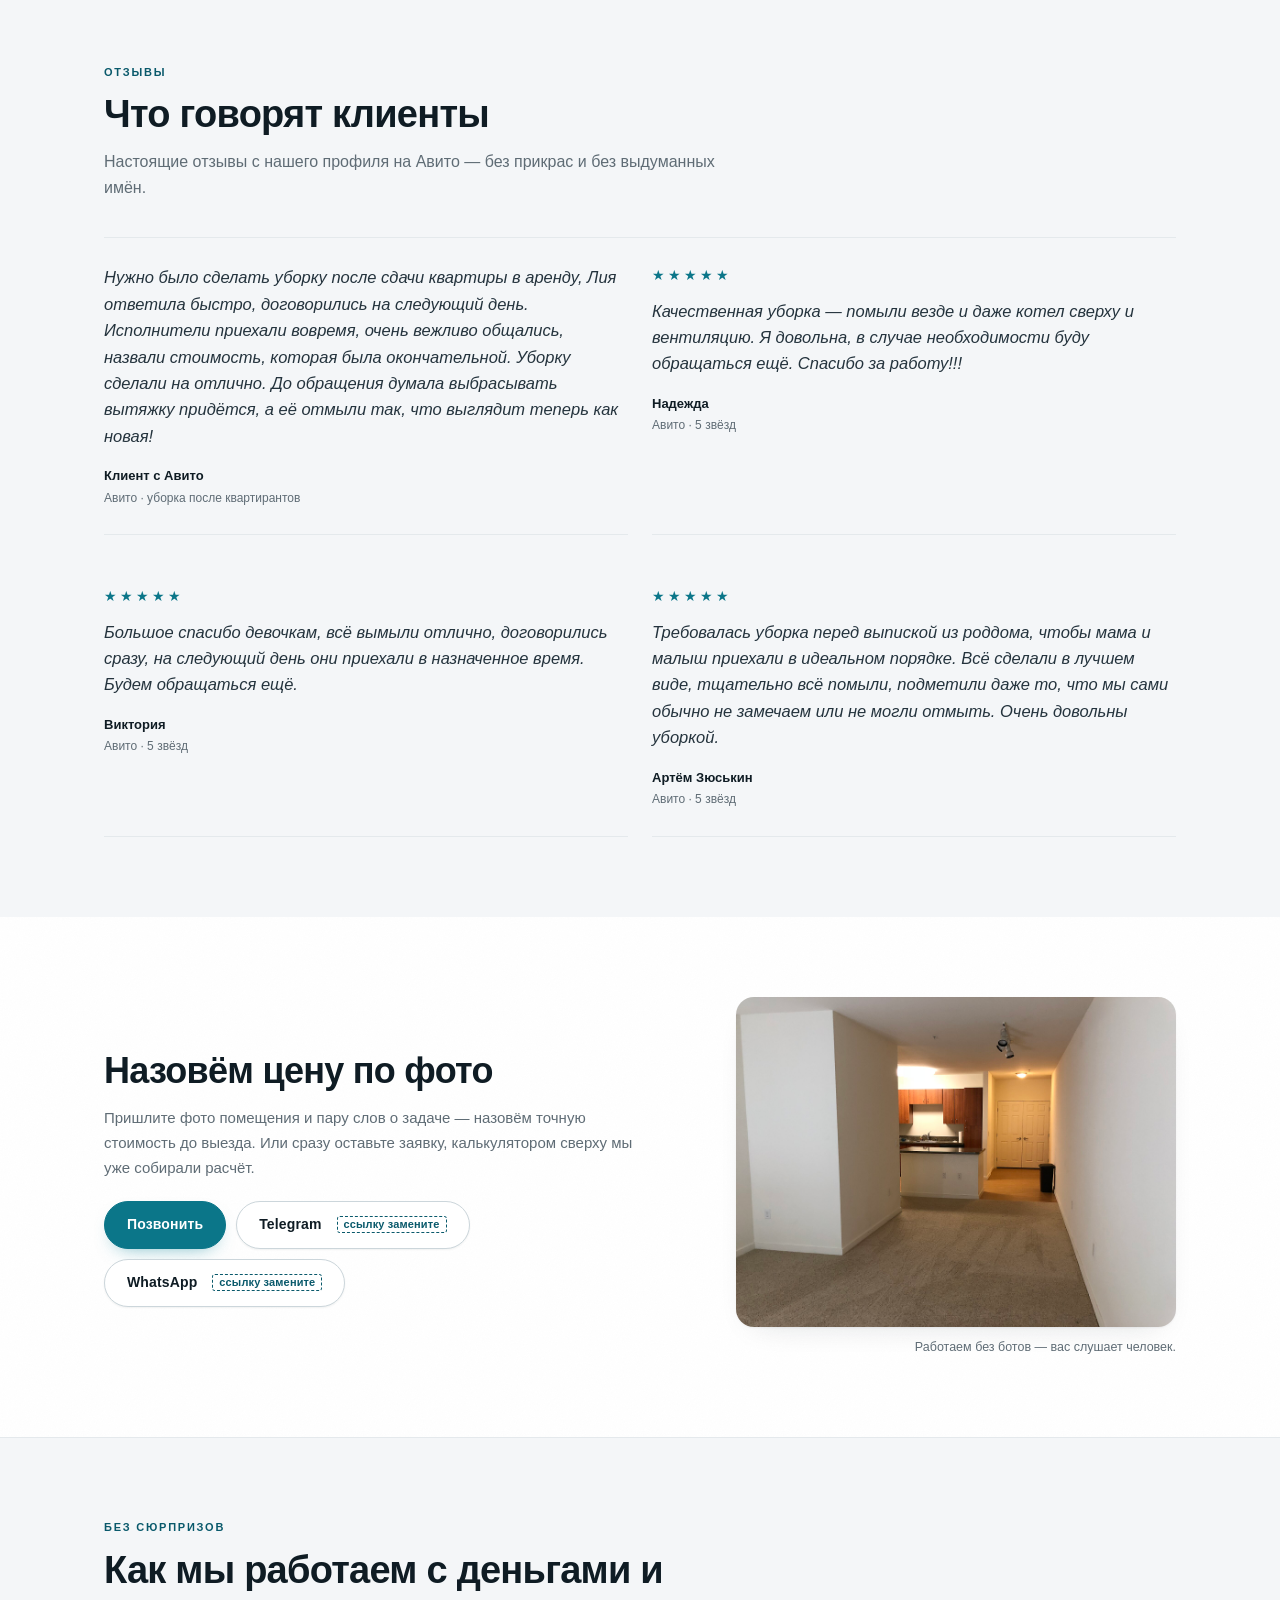
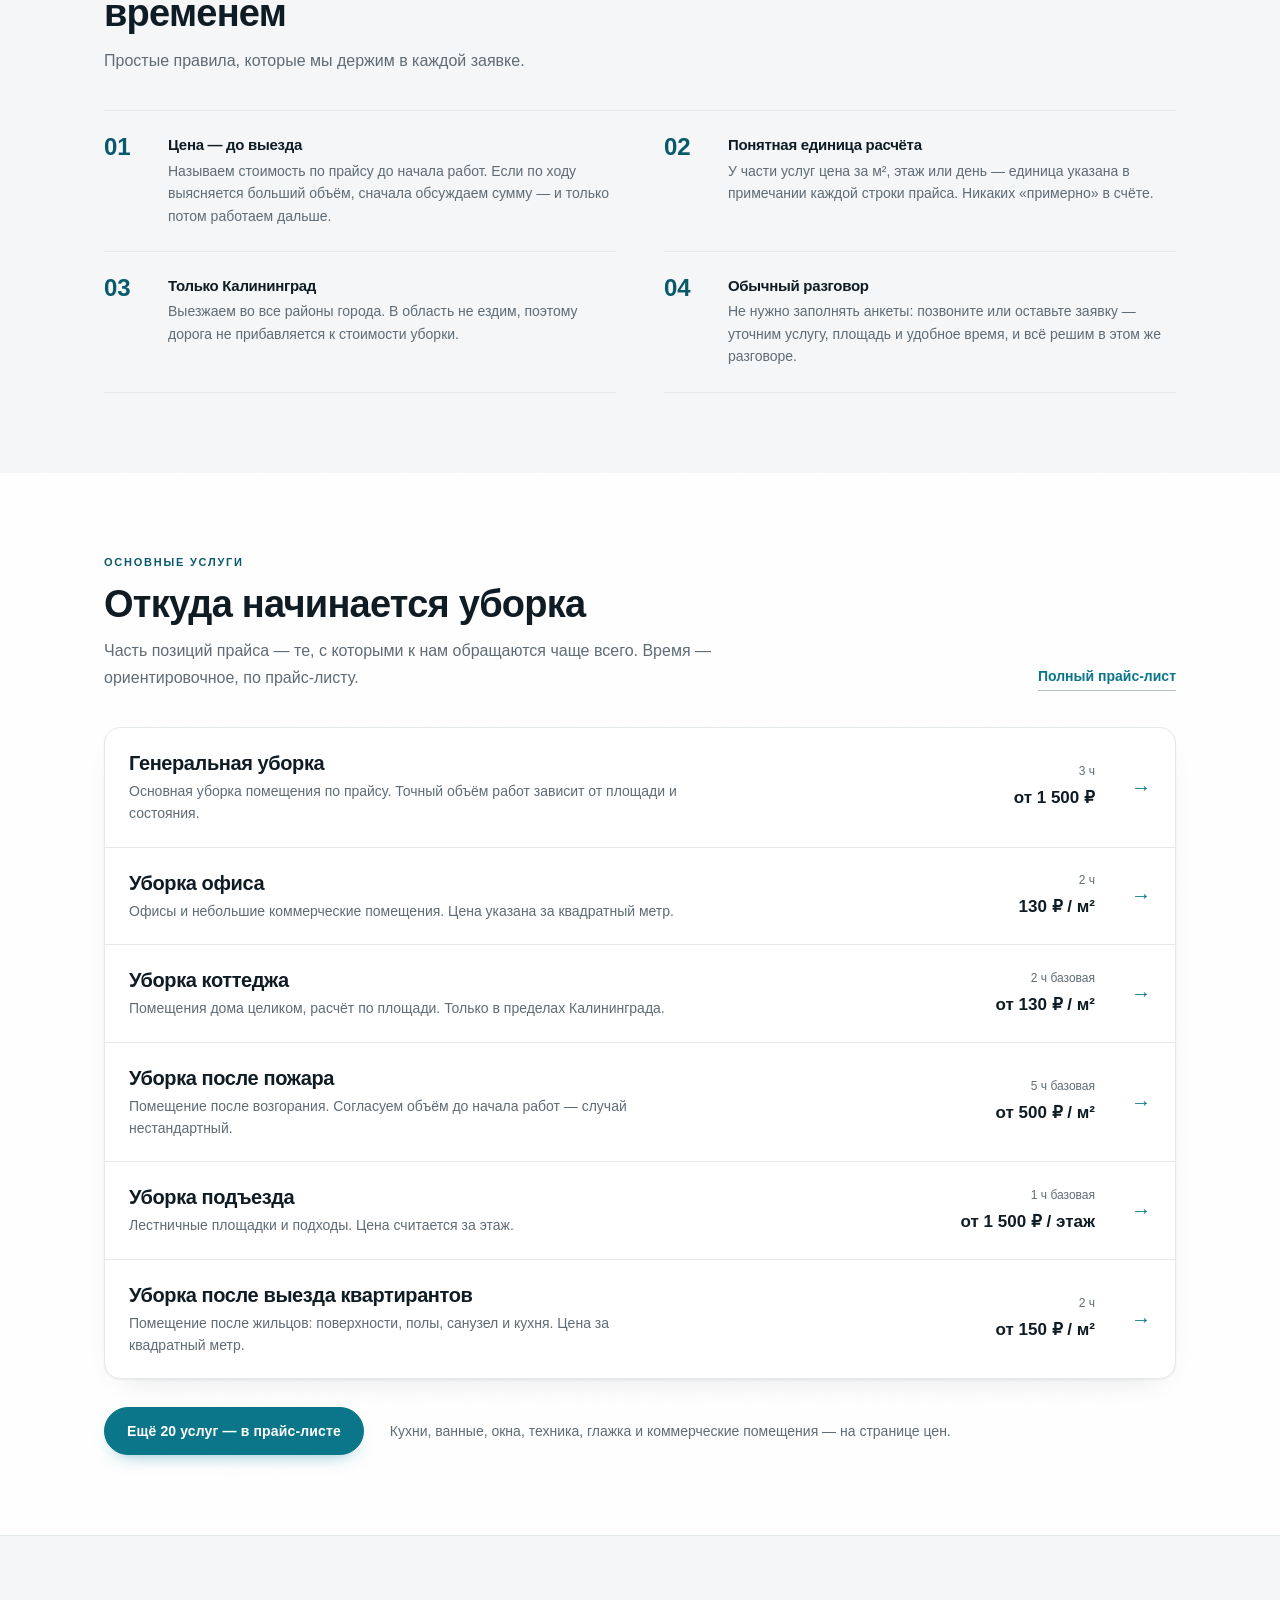
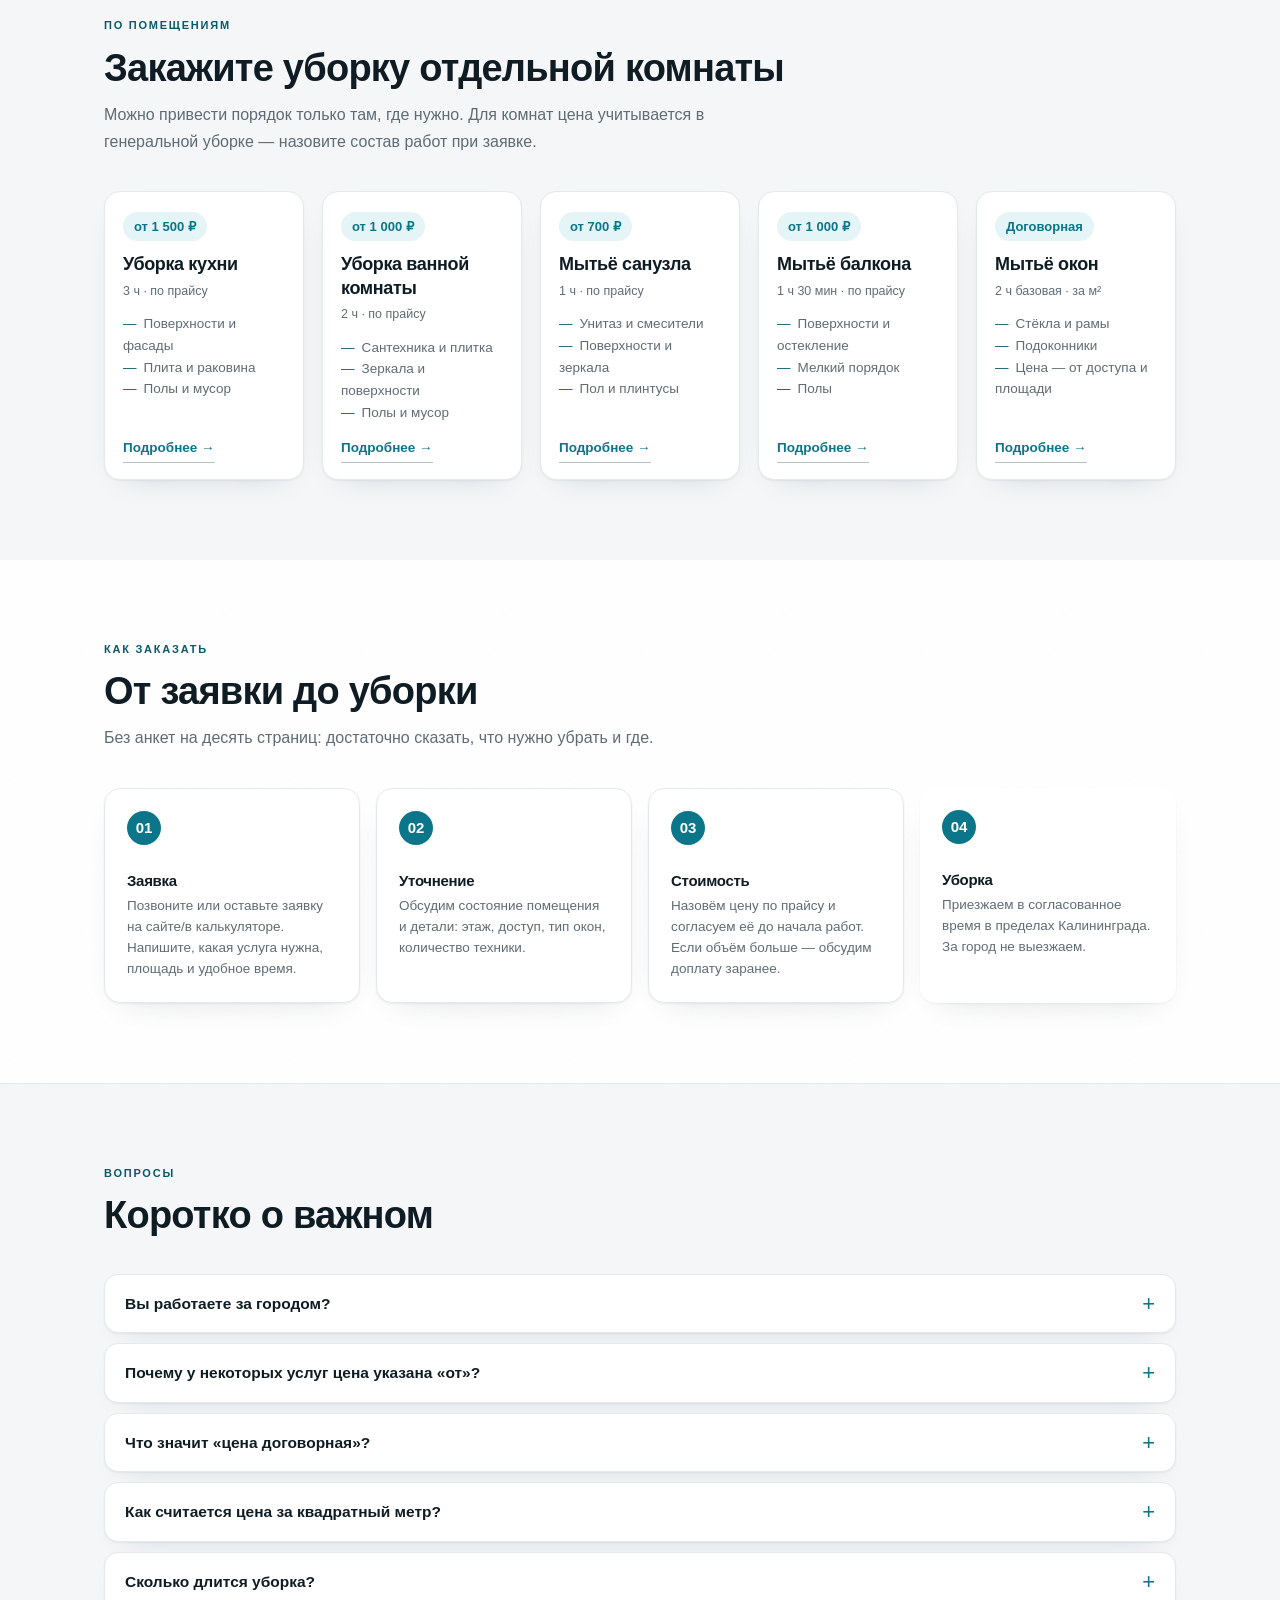
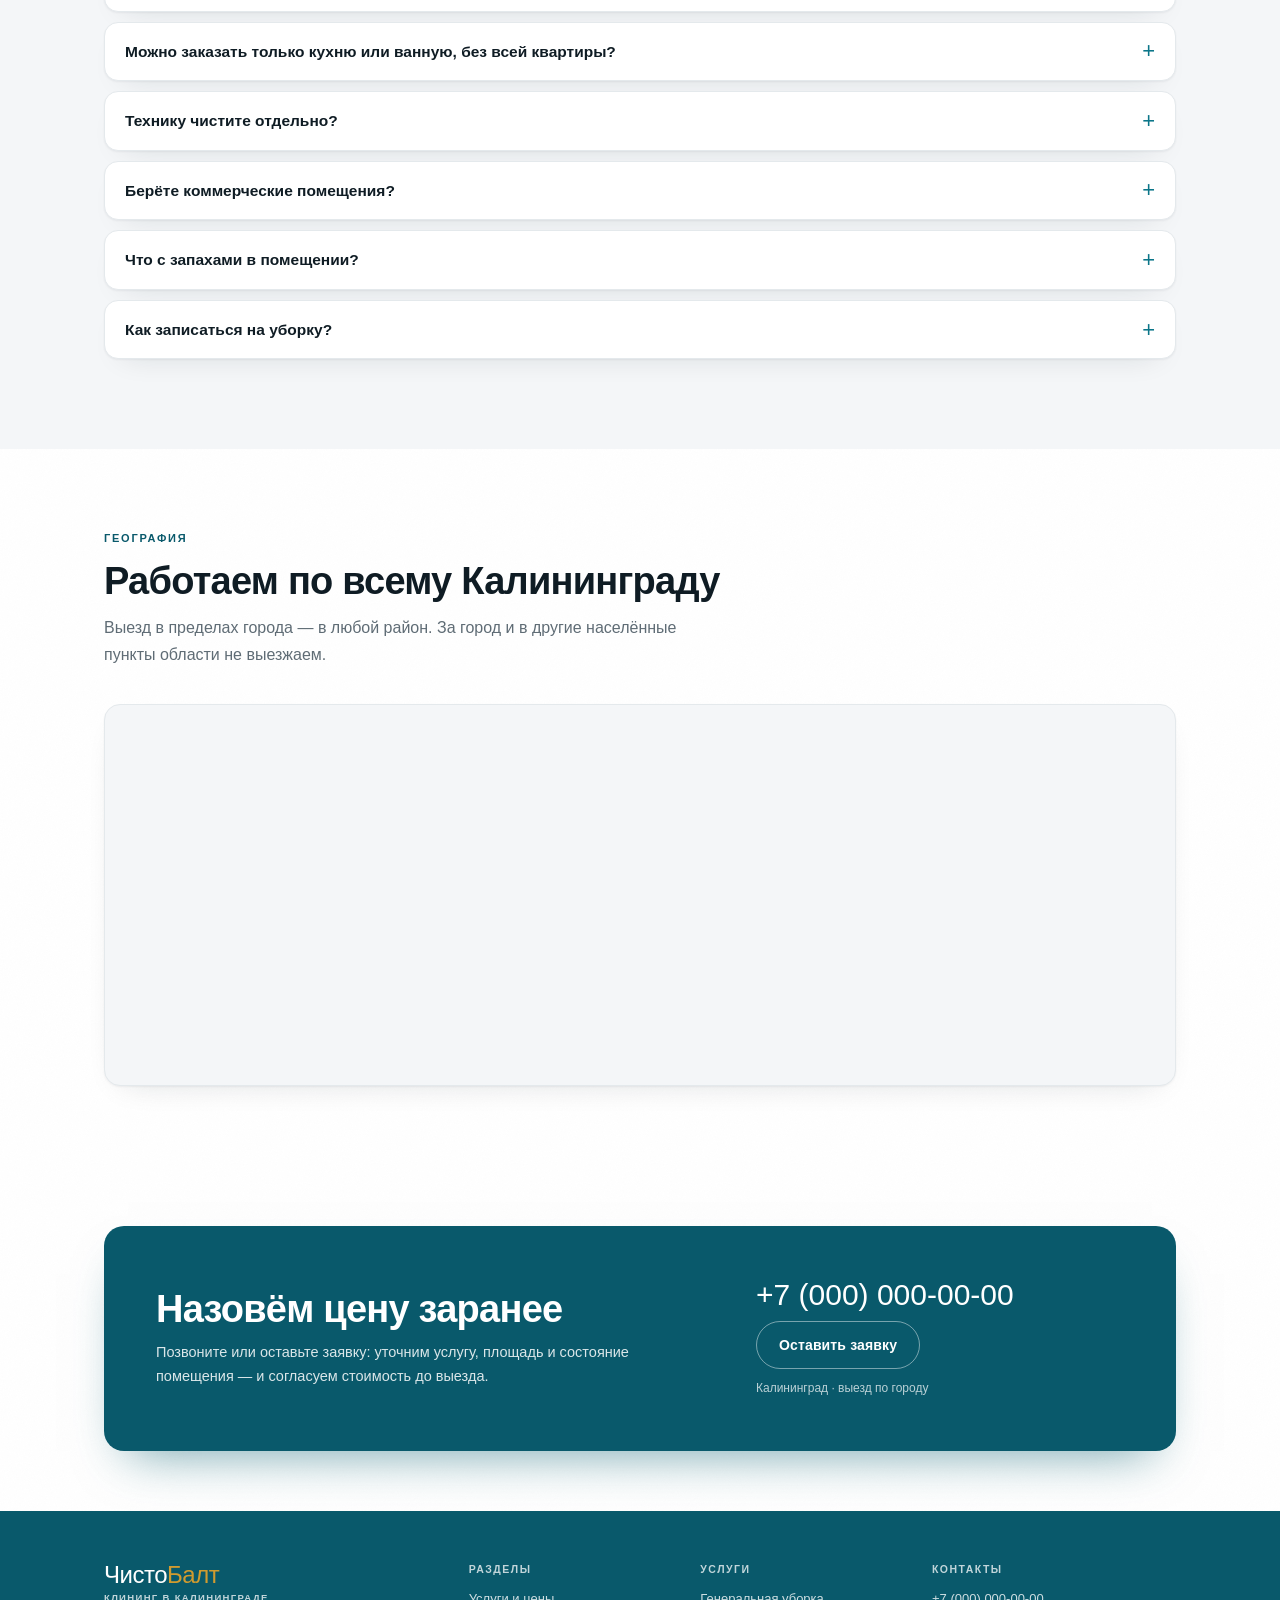
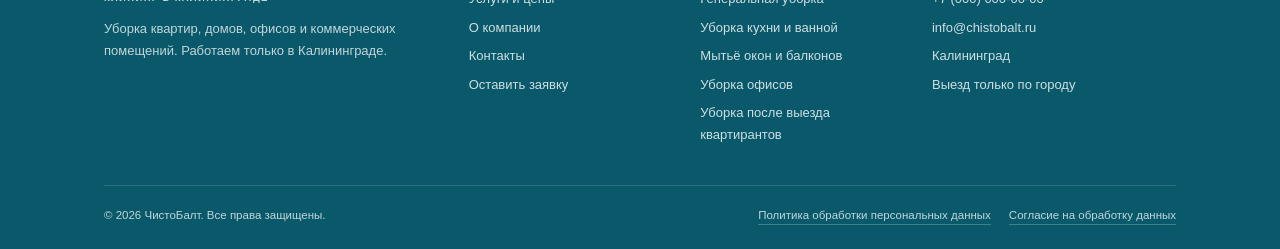
==== commit c1eb2478: "Отзывы клиентов с Авито вместо слота клинеров; блок «Наши клинеры» удалён" ====
--- a/index.html
+++ b/index.html
@@ -393,37 +393,40 @@
       </div>
     </section>
 
-    <!-- ============ КЛИНЕРЫ: СЛОТ ПОД РЕАЛЬНЫЕ ДАННЫЕ ============ -->
-    <section class="section">
-      <div class="container">
-        <div class="section__head section__head--row">
-          <div>
-            <span class="overline">Наши клинеры</span>
-            <h2>Те, кто делает уборку</h2>
-            <p class="section__sub">Секция готова к заполнению: карточки клинеров с фото, специализацией и описанием — точно в том же формате, что на сайтах крупных сервисов.</p>
-          </div>
-          <a class="link-more" href="contacts.html#form">Оставить заявку</a>
-        </div>
-
-        <div class="slot">
-          <strong>Что нужно для запуска блока:</strong> имена, фото и пару строк о каждом клинере (кто чем силён — печи, окна, техника). Пришлите список — и мы выведем карточки в две линии, как в референсе.
-        </div>
-      </div>
-    </section>
-
-    <!-- ============ ОТЗЫВЫ: СЛОТ ПОД РЕАЛЬНЫЕ ДАННЫЕ ============ -->
+    <!-- ============ ОТЗЫВЫ КЛИЕНТОВ (реальные, с Авито) ============ -->
     <section class="section section--alt">
       <div class="container">
         <div class="section__head section__head--row">
           <div>
             <span class="overline">Отзывы</span>
             <h2>Что говорят клиенты</h2>
-            <p class="section__sub">Секция подготовлена под отзывы: заголовок, рейтинг-агрегатор, прокрутка крупных карточек с оценкой и именем автора.</p>
-          </div>
-        </div>
-
-        <div class="slot">
-          <strong>Что нужно для запуска блока:</strong> реальные отзывы с имени, оценкой и текстом (подойдут те, что с Avito или из сообщений клиентов). Пока выводим только отзывы, присланные вами, — ничего не выдумываем.
+            <p class="section__sub">Настоящие отзывы с нашего профиля на Авито — без прикрас и без выдуманных имён.</p>
+          </div>
+        </div>
+
+        <div class="reviews">
+          <figure class="review">
+            <blockquote class="review__text">Нужно было сделать уборку после сдачи квартиры в аренду, Лия ответила быстро, договорились на следующий день. Исполнители приехали вовремя, очень вежливо общались, назвали стоимость, которая была окончательной. Уборку сделали на отлично. До обращения думала выбрасывать вытяжку придётся, а её отмыли так, что выглядит теперь как новая!</blockquote>
+            <figcaption class="review__author">Клиент с Авито <span>Авито · уборка после квартирантов</span></figcaption>
+          </figure>
+
+          <figure class="review">
+            <div class="review__stars" role="img" aria-label="Оценка: 5 из 5">★★★★★</div>
+            <blockquote class="review__text">Качественная уборка — помыли везде и даже котел сверху и вентиляцию. Я довольна, в случае необходимости буду обращаться ещё. Спасибо за работу!!!</blockquote>
+            <figcaption class="review__author">Надежда <span>Авито · 5 звёзд</span></figcaption>
+          </figure>
+
+          <figure class="review">
+            <div class="review__stars" role="img" aria-label="Оценка: 5 из 5">★★★★★</div>
+            <blockquote class="review__text">Большое спасибо девочкам, всё вымыли отлично, договорились сразу, на следующий день они приехали в назначенное время. Будем обращаться ещё.</blockquote>
+            <figcaption class="review__author">Виктория <span>Авито · 5 звёзд</span></figcaption>
+          </figure>
+
+          <figure class="review">
+            <div class="review__stars" role="img" aria-label="Оценка: 5 из 5">★★★★★</div>
+            <blockquote class="review__text">Требовалась уборка перед выпиской из роддома, чтобы мама и малыш приехали в идеальном порядке. Всё сделали в лучшем виде, тщательно всё помыли, подметили даже то, что мы сами обычно не замечаем или не могли отмыть. Очень довольны уборкой.</blockquote>
+            <figcaption class="review__author">Артём Зюськин <span>Авито · 5 звёзд</span></figcaption>
+          </figure>
         </div>
       </div>
     </section>
--- a/styles.css
+++ b/styles.css
@@ -737,8 +737,8 @@
 
 .reviews {
   display: grid;
-  grid-template-columns: repeat(3, minmax(0, 1fr));
-  gap: 0 40px;
+  grid-template-columns: repeat(2, minmax(0, 1fr));
+  gap: 24px;
   border-top: 1px solid var(--line);
 }
 
@@ -767,6 +767,13 @@
   font-size: 12px;
   font-weight: 400;
   color: var(--muted);
+}
+
+.review__stars {
+  margin-bottom: 10px;
+  font-size: 14px;
+  letter-spacing: 3px;
+  color: var(--green);
 }
 
 /* ---------- FAQ ---------- */
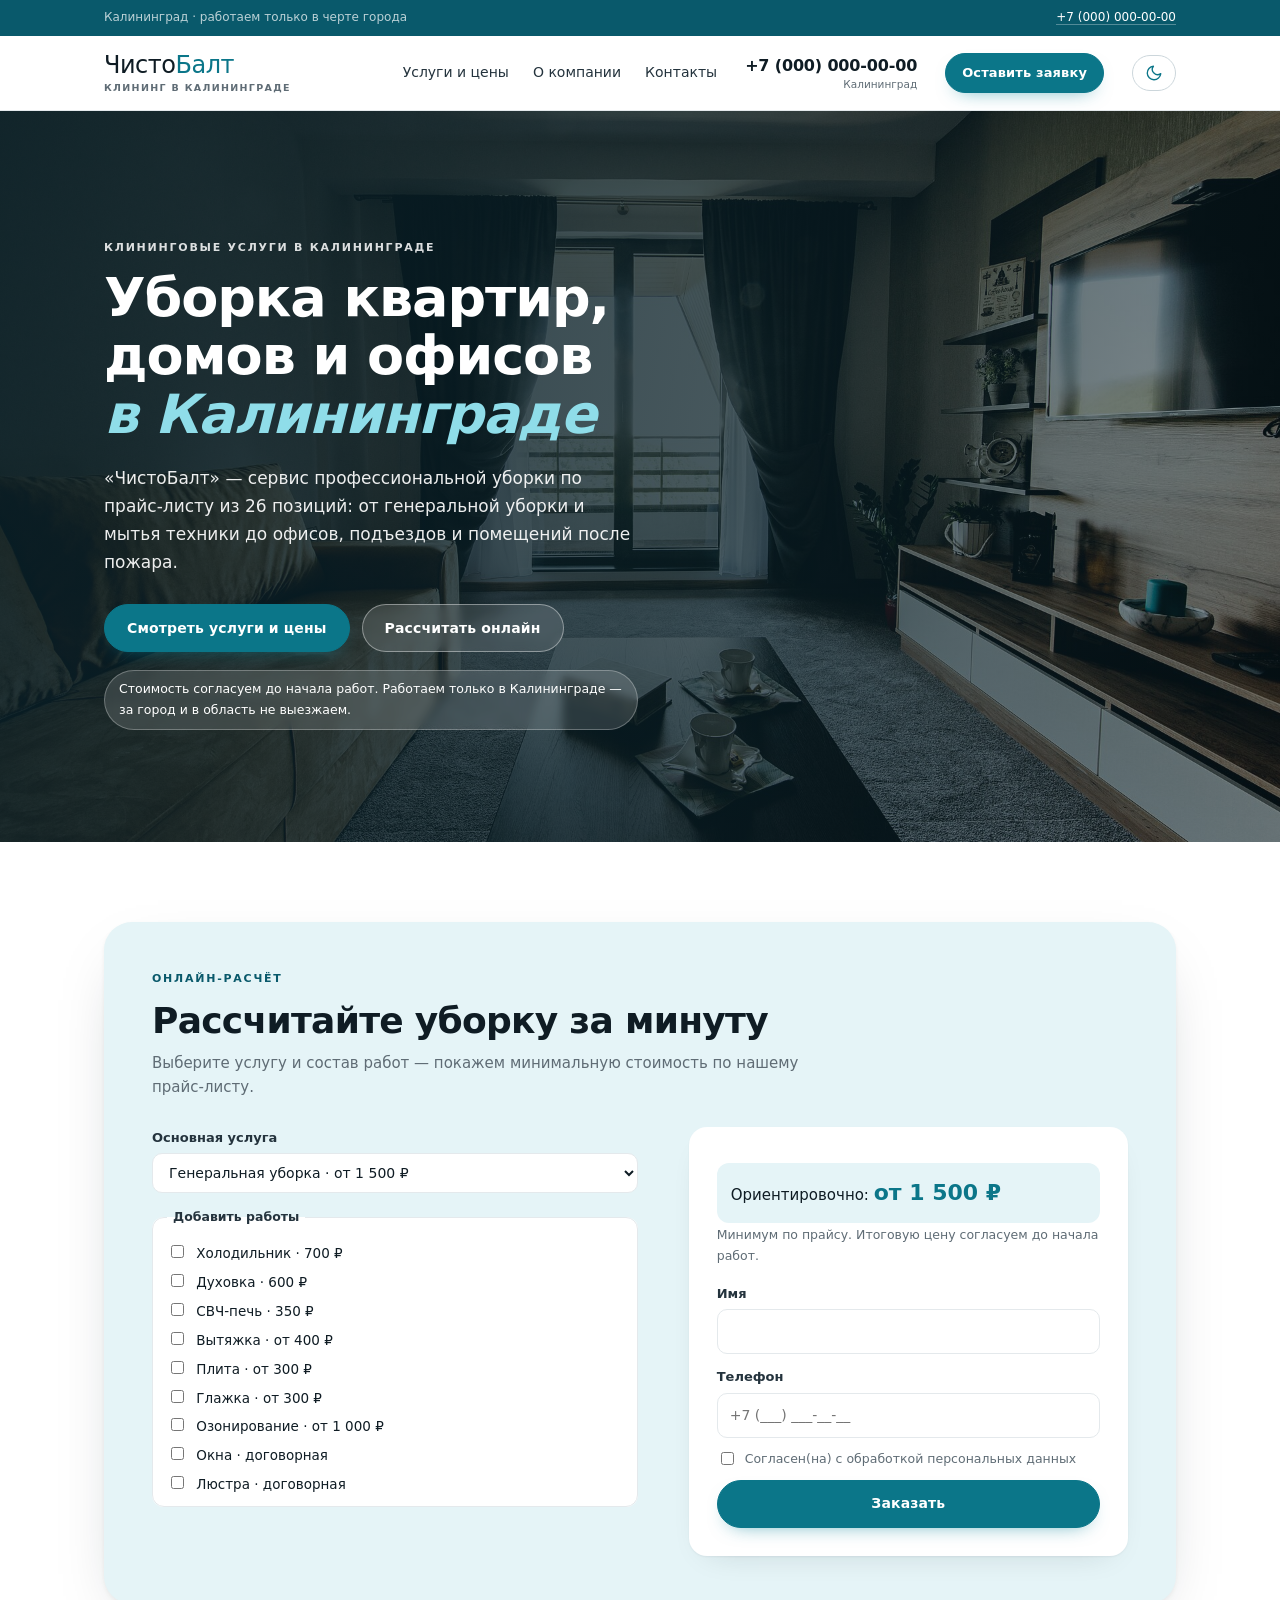
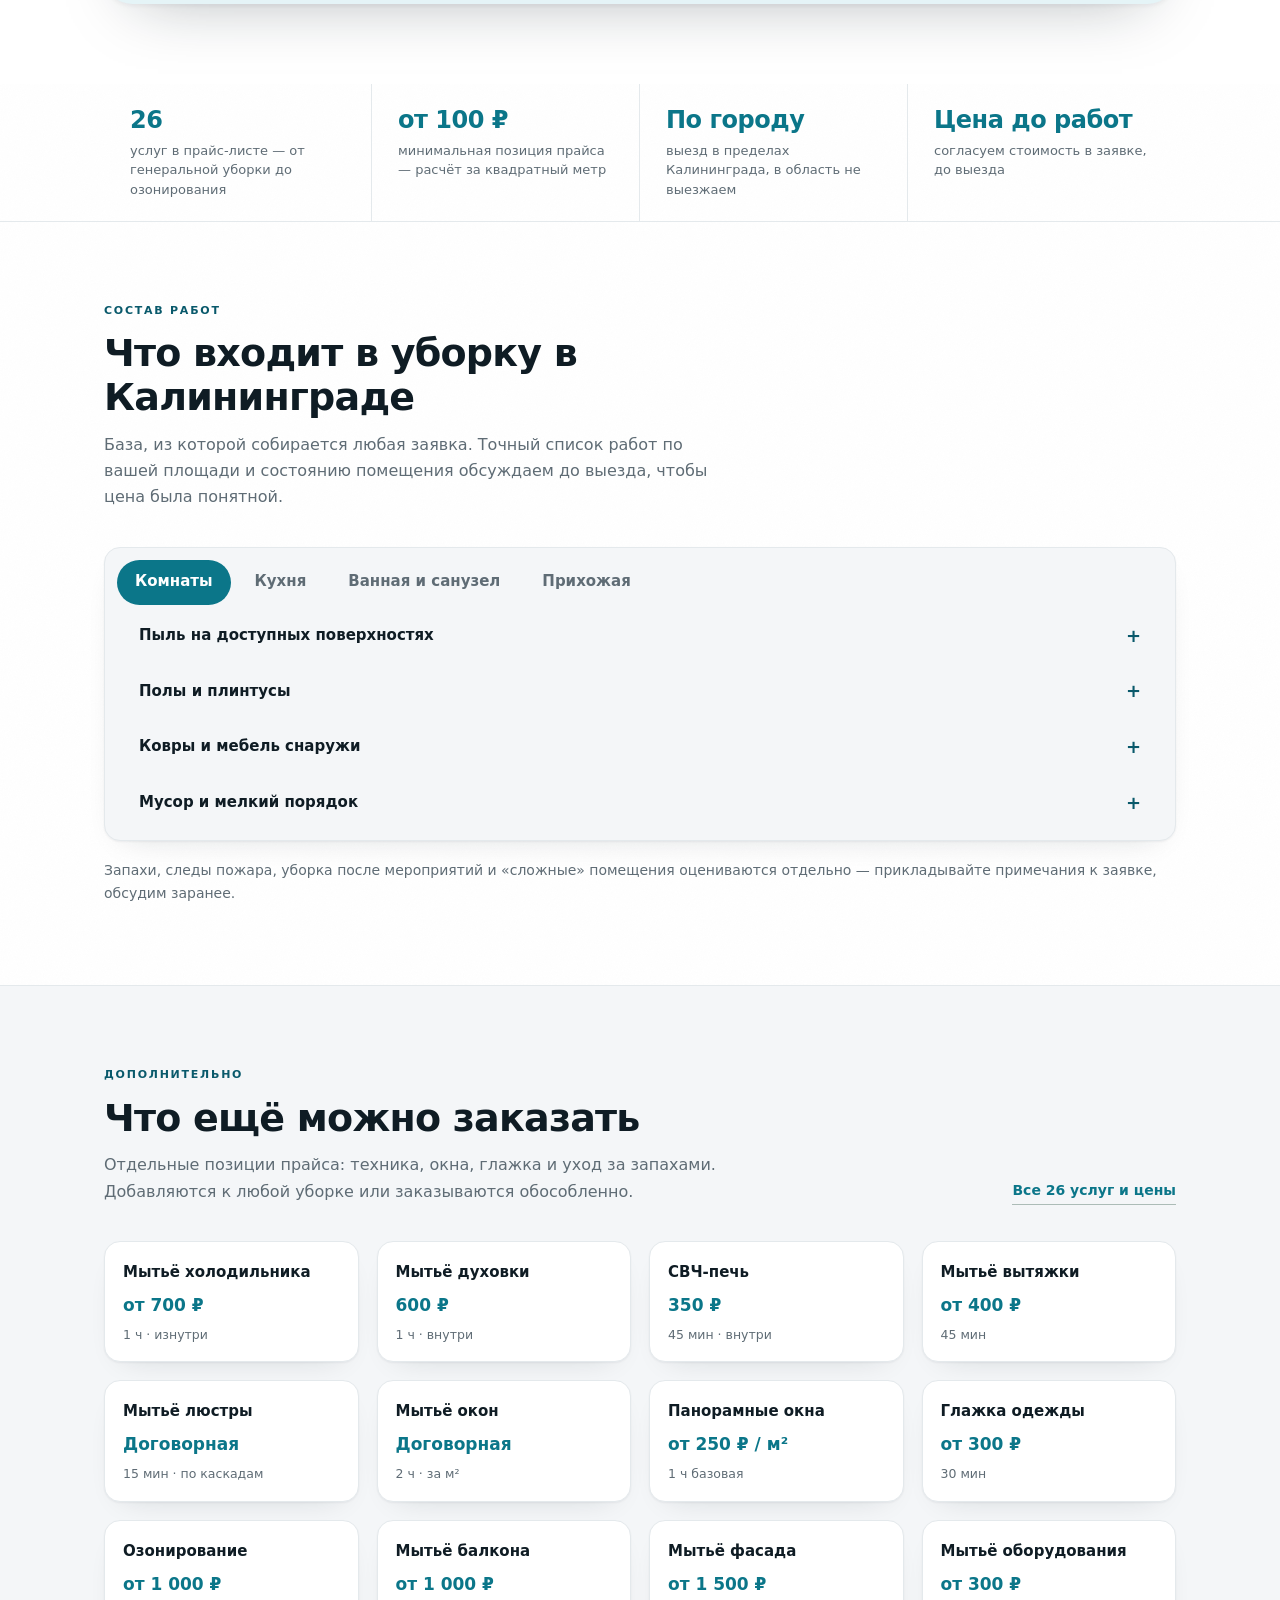
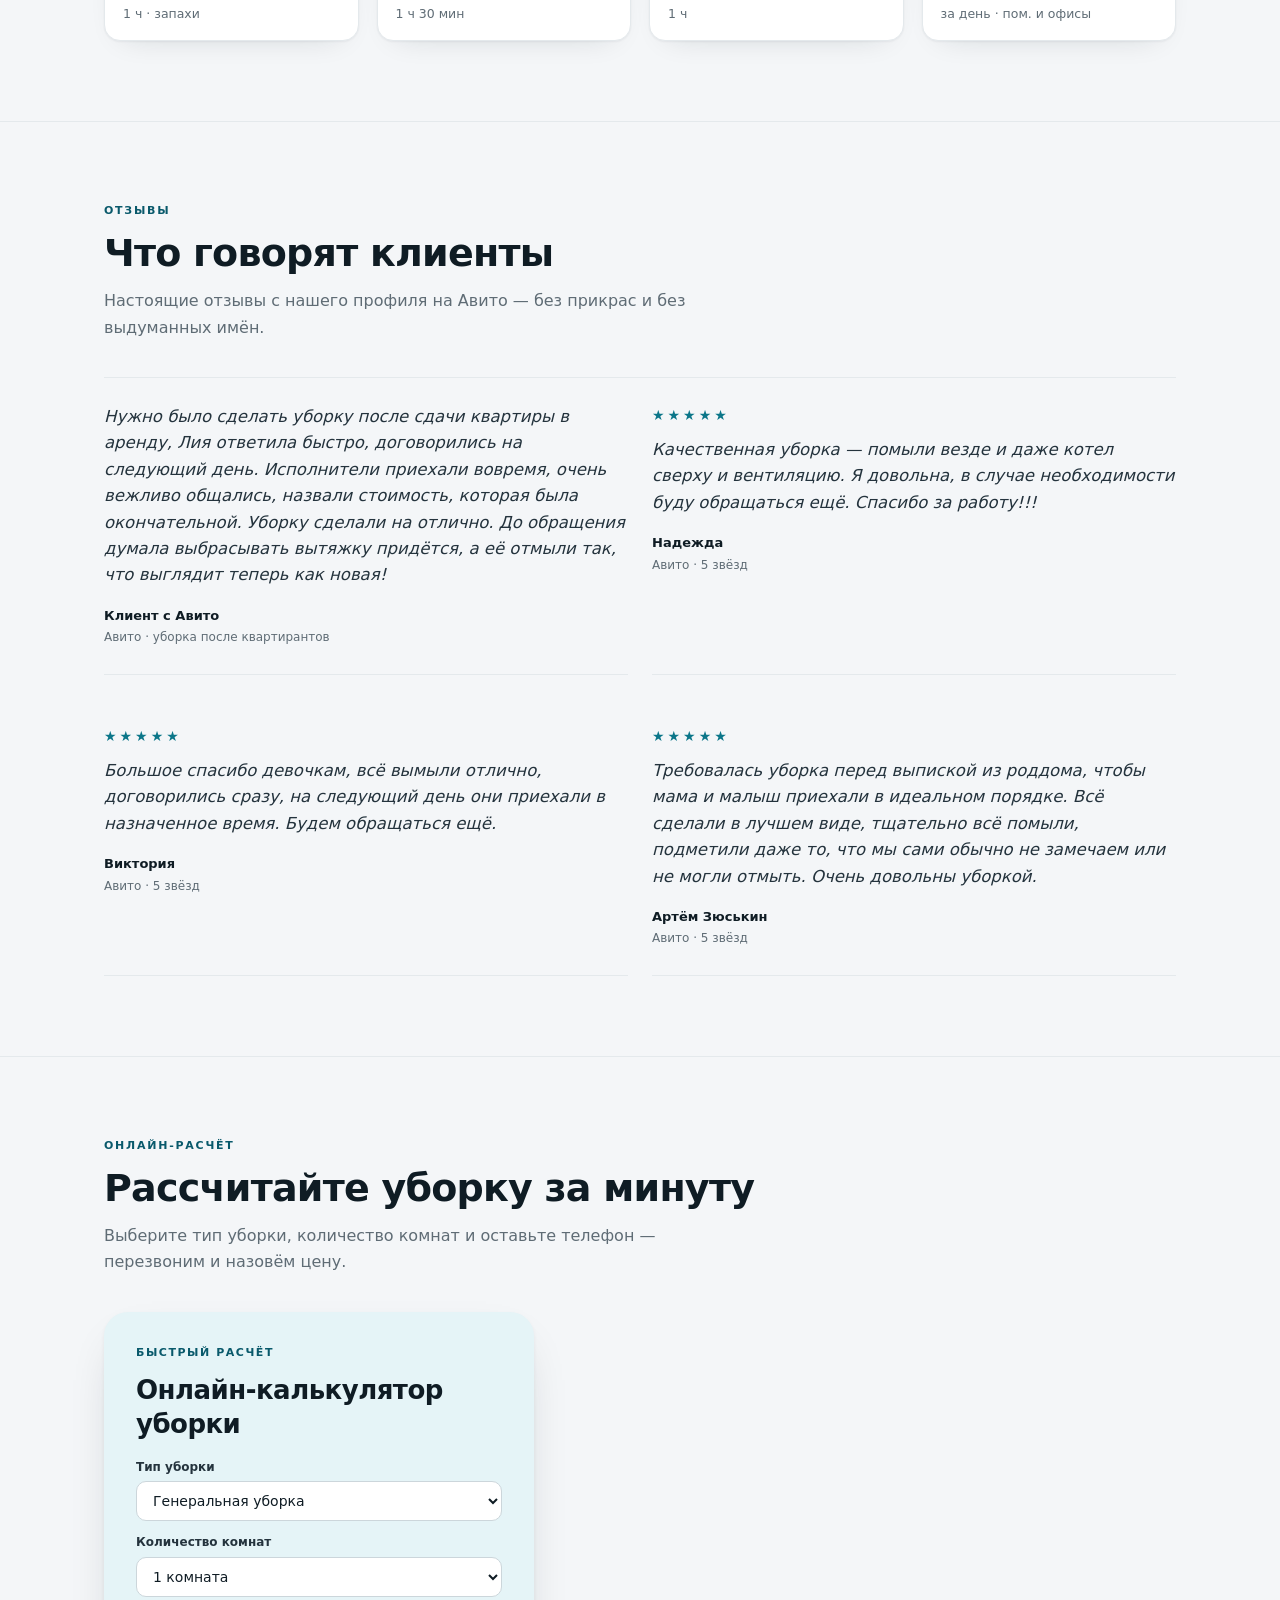
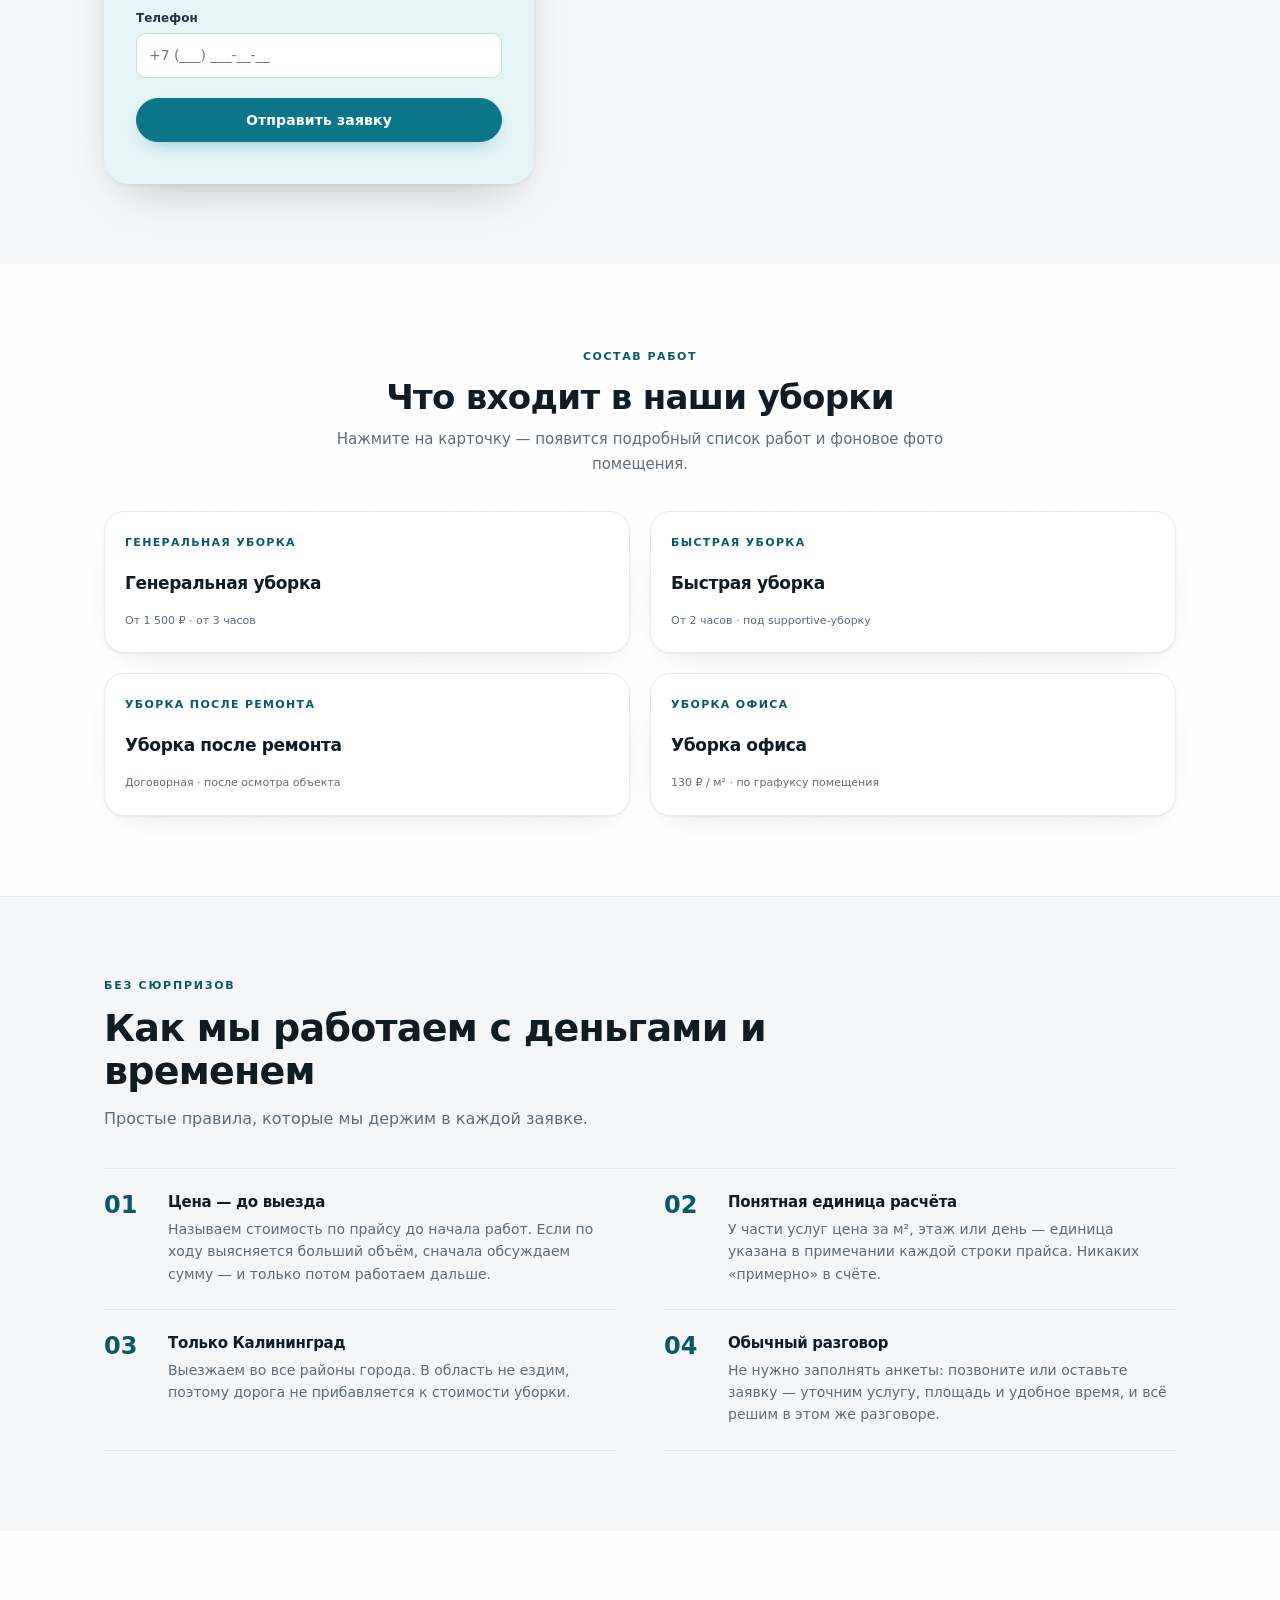
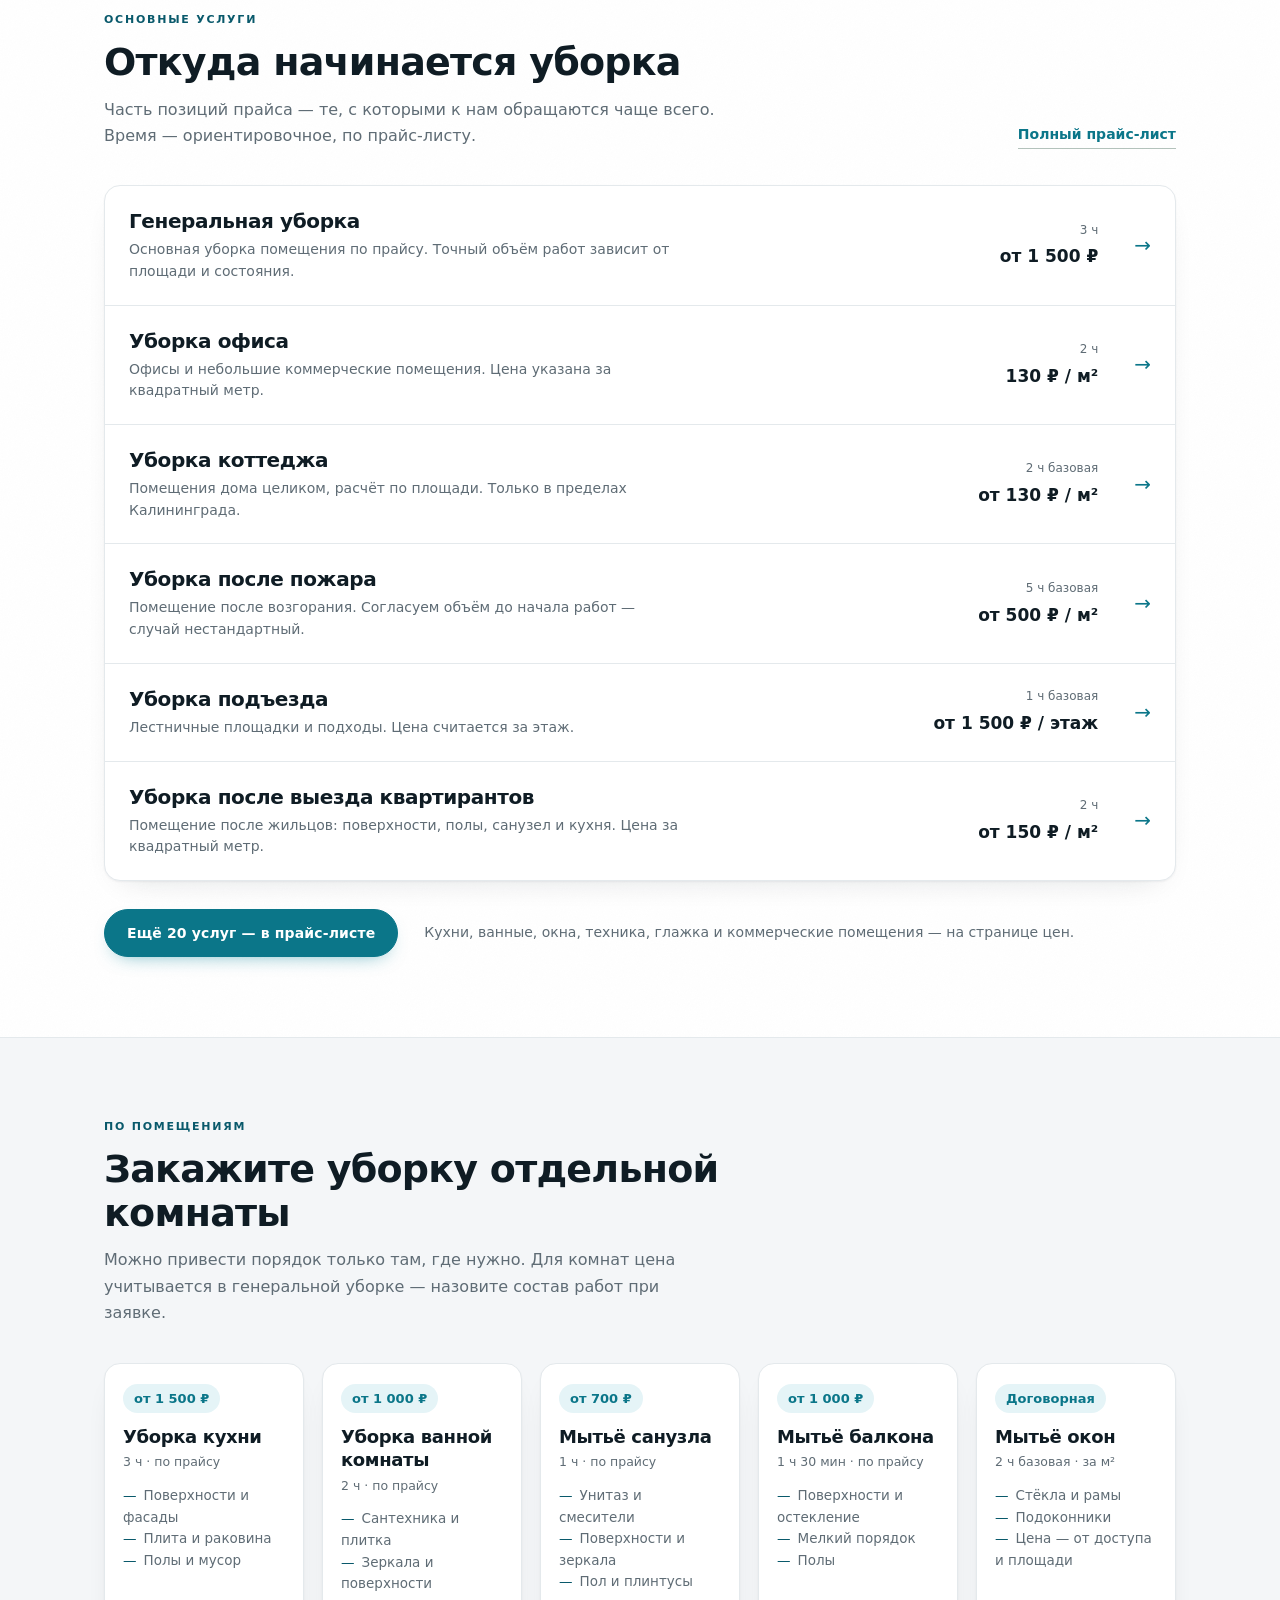
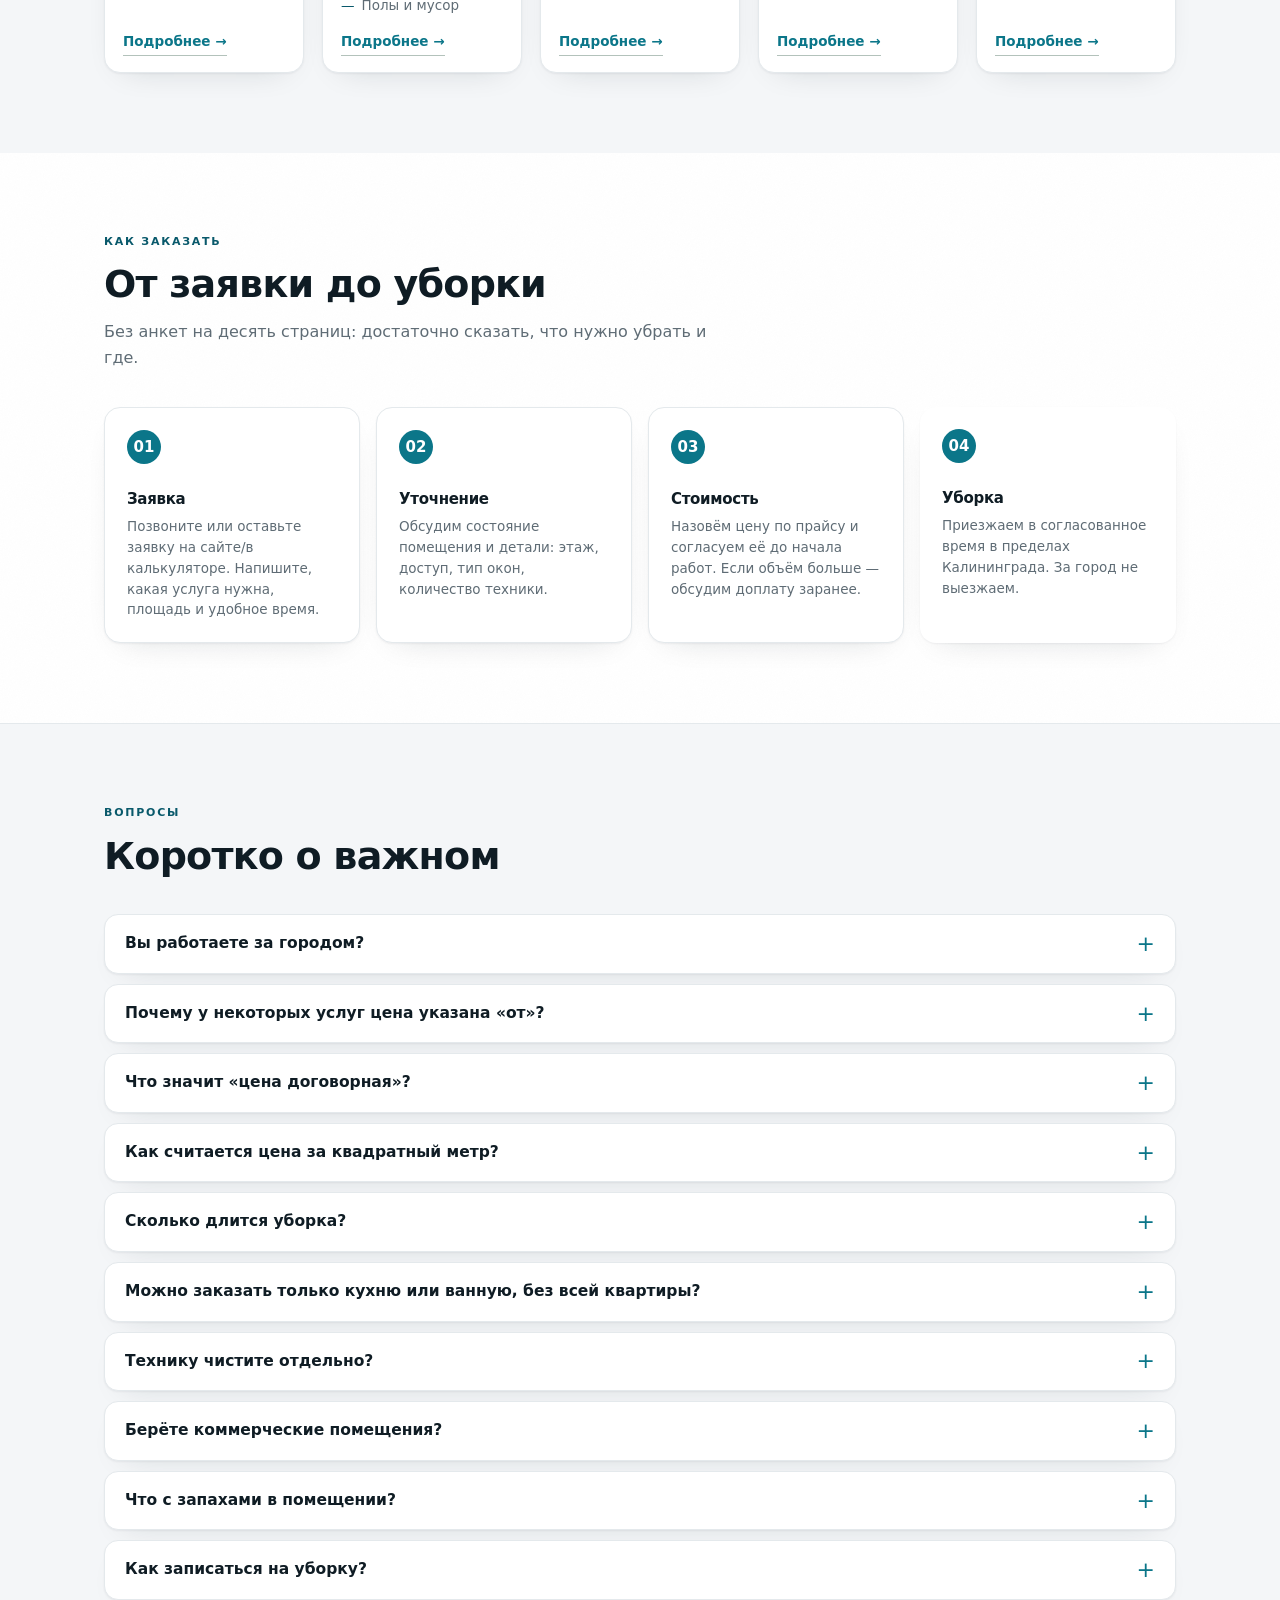
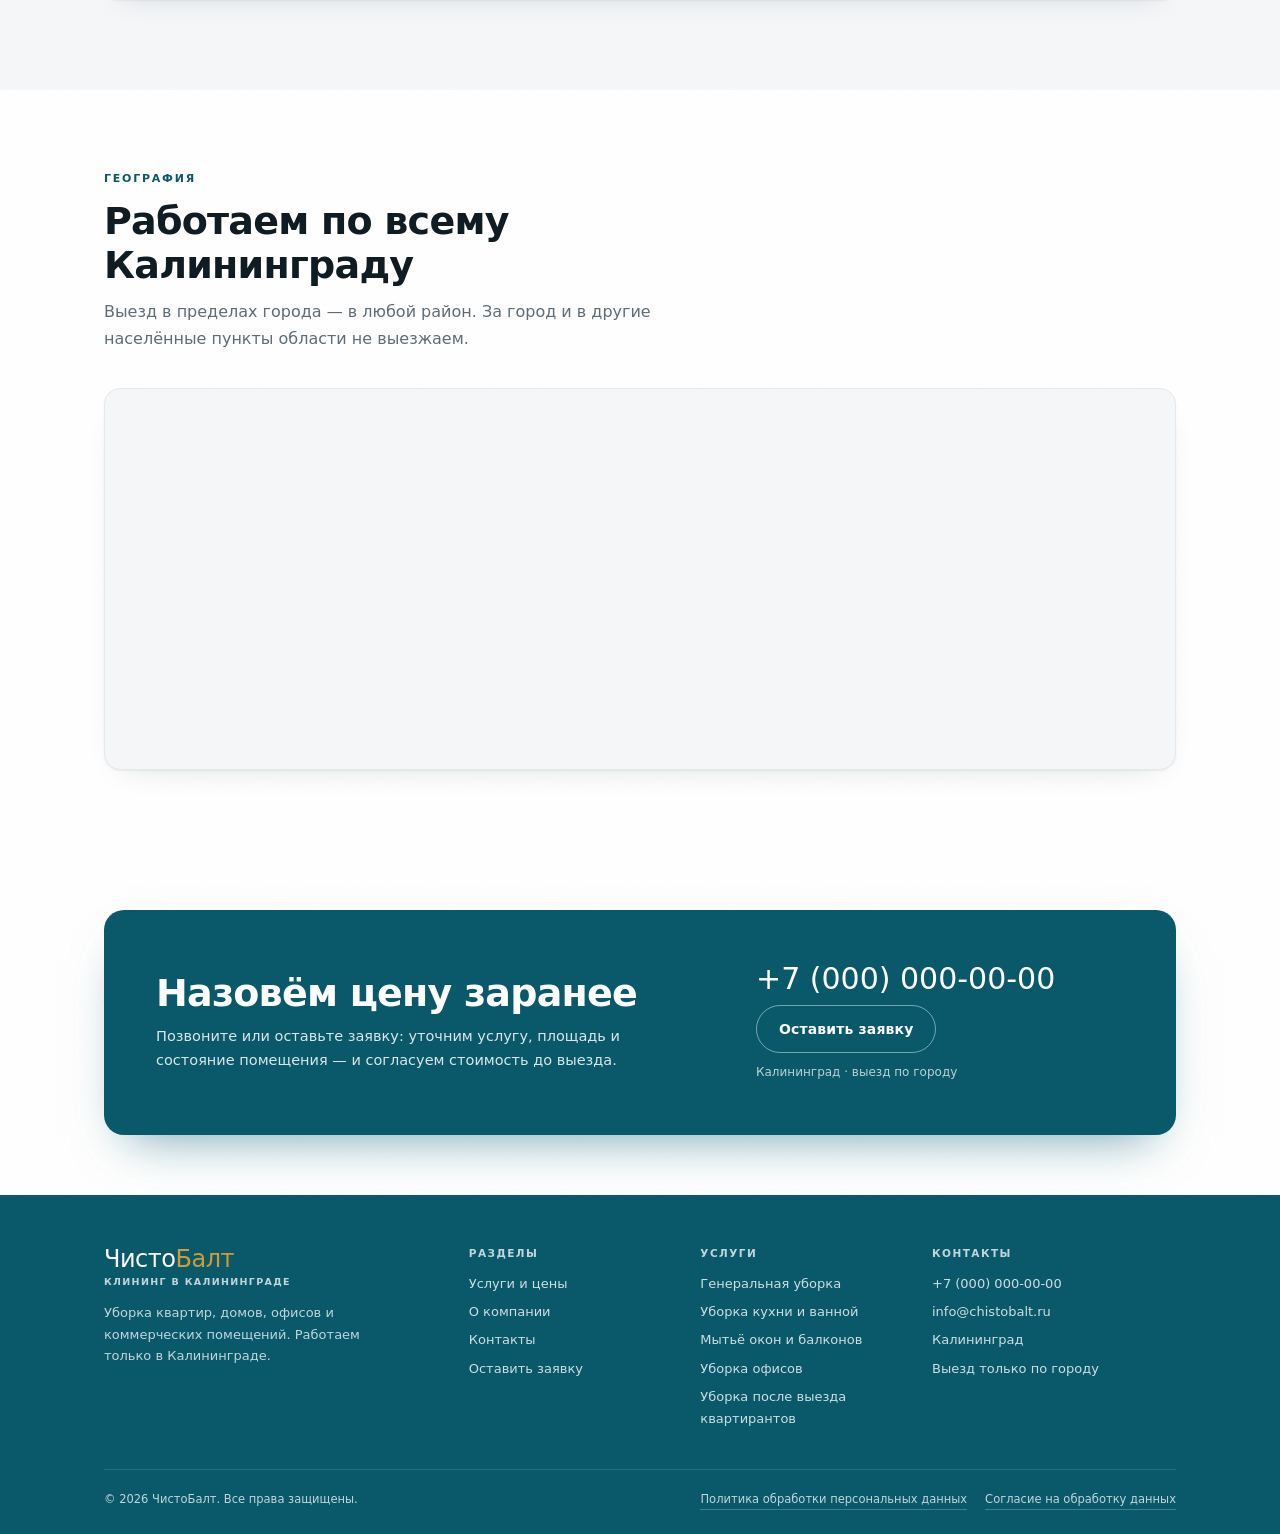
==== commit a0cbe3e4: "Новые страницы типов уборки, быстрый калькулятор на главной, виджеты «Что входит», современный шрифт" ====
--- a/index.html
+++ b/index.html
@@ -431,27 +431,137 @@
       </div>
     </section>
 
-    <!-- ============ ЦЕНА ПО ФОТО ============ -->
-    <section class="section">
-      <div class="container">
-        <div class="price-photo">
-          <div class="price-photo__content">
-            <h3>Назовём цену по фото</h3>
-            <p>Пришлите фото помещения и пару слов о задаче — назовём точную стоимость до выезда. Или сразу оставьте заявку, калькулятором сверху мы уже собирали расчёт.</p>
-            <div class="price-photo__actions">
-              <a class="btn btn--primary price-photo__btn" href="tel:+70000000000">Позвонить</a>
-              <a class="btn btn--secondary price-photo__btn" href="#" data-slot-link="Замените на ссылку Telegram (например, t.me/вашкана)">
-                Telegram <span class="slot-tag">ссылку замените</span>
-              </a>
-              <a class="btn btn--secondary price-photo__btn" href="#" data-slot-link="Замените на ссылку WhatsApp (wa.me/7XXXXXXXXXX)">
-                WhatsApp <span class="slot-tag">ссылку замените</span>
-              </a>
-            </div>
-          </div>
-          <figure class="price-photo__figure">
-            <img src="assets/clean-room.jpg" alt="Светлая чистая комната после уборки" width="640" height="480">
-            <figcaption>Работаем без ботов — вас слушает человек.</figcaption>
-          </figure>
+    <!-- ============ БЫСТРЫЙ КАЛЬКУЛЯТОР НА ГЛАВНОЙ (квадрат, 3 поля) ============ -->
+    <section class="section section--alt">
+      <div class="container">
+        <div class="section__head section__head--row">
+          <div>
+            <span class="overline">Онлайн-расчёт</span>
+            <h2>Рассчитайте уборку за минуту</h2>
+            <p class="section__sub">Выберите тип уборки, количество комнат и оставьте телефон — перезвоним и назовём цену.</p>
+          </div>
+        </div>
+
+        <div class="calc-quick">
+          <div class="calc-quick__head">
+            <span class="overline">Быстрый расчёт</span>
+            <h3>Онлайн-калькулятор уборки</h3>
+          </div>
+          <form id="calcQuickForm" novalidate>
+            <div class="calc-quick__field">
+              <label for="quickType">Тип уборки</label>
+              <select id="quickType" name="type">
+                <option value="general">Генеральная уборка</option>
+                <option value="regular">Регулярная уборка</option>
+                <option value="house">Уборка дома / коттеджа</option>
+                <option value="post-renovation">Уборка после ремонта</option>
+                <option value="windows">Мытьё окон</option>
+                <option value="eco">Эко уборка</option>
+                <option value="office">Уборка офиса</option>
+              </select>
+            </div>
+            <div class="calc-quick__field">
+              <label for="quickRooms">Количество комнат</label>
+              <select id="quickRooms" name="rooms">
+                <option value="1">1 комната</option>
+                <option value="2">2 комнаты</option>
+                <option value="3">3 комнаты</option>
+                <option value="4">4 комнаты</option>
+                <option value="5">5 комнат</option>
+              </select>
+            </div>
+            <div class="calc-quick__field">
+              <label for="quickPhone">Телефон</label>
+              <input type="tel" id="quickPhone" name="phone" placeholder="+7 (___) ___-__-__" autocomplete="tel">
+            </div>
+            <button class="btn btn--primary" type="submit">Отправить заявку</button>
+          </form>
+          <p id="calcQuickMsg" style="margin-top:10px;font-size:13px;color:var(--muted);text-align:center;"></p>
+        </div>
+      </div>
+    </section>
+
+    <!-- ============ ЧТО ВХОДИТ В НАШИ УБОРКИ — 4 ВИДЖЕТА ============ -->
+    <section class="section clean-includes">
+      <div class="container">
+        <div class="clean-includes__head">
+          <span class="overline">Состав работ</span>
+          <h2>Что входит в наши уборки</h2>
+          <p>Нажмите на карточку — появится подробный список работ и фоновое фото помещения.</p>
+        </div>
+
+        <div class="clean-widgets">
+          <!-- Генеральная -->
+          <article class="clean-widget" style="--bg-image: url('assets/hero-apartment.jpg');">
+            <div class="clean-widget__bg" style="background-image: var(--bg-image);"></div>
+            <div class="clean-widget__content">
+              <div class="clean-widget__tag">Генеральная уборка</div>
+              <h3 class="clean-widget__title">Генеральная уборка</h3>
+              <ul class="clean-widget__list">
+                <li>Влажная уборка всех поверхностей и мебели</li>
+                <li>Мытьё полов и плинтусов в комнатах</li>
+                <li>Уборка кухни: плита, раковина, фасады</li>
+                <li>Уборка санузла: сантехника, плитка, зеркала</li>
+                <li>Вынос мусора и заправка кроватей</li>
+                <li>Пыль с доступных верхних поверхностей</li>
+              </ul>
+              <p class="clean-widget__hint">От 1 500 ₽ · от 3 часов</p>
+            </div>
+          </article>
+
+          <!-- Быстрая -->
+          <article class="clean-widget" style="--bg-image: url('assets/clean-room.jpg');">
+            <div class="clean-widget__bg" style="background-image: var(--bg-image);"></div>
+            <div class="clean-widget__content">
+              <div class="clean-widget__tag">Быстрая уборка</div>
+              <h3 class="clean-widget__title">Быстрая уборка</h3>
+              <ul class="clean-widget__list">
+                <li>Уборка кухни и санузла</li>
+                <li>Пыль на доступных поверхностях</li>
+                <li>Полы и плинтусы в комнатах</li>
+                <li>Вынос мусора</li>
+                <li>Мелкий порядок: вещи на места</li>
+                <li>Оптимально для поддержания чистоты</li>
+              </ul>
+              <p class="clean-widget__hint">От 2 часов · под supportive-уборку</p>
+            </div>
+          </article>
+
+          <!-- После ремонта -->
+          <article class="clean-widget" style="--bg-image: url('assets/hero-apartment.jpg');">
+            <div class="clean-widget__bg" style="background-image: var(--bg-image);"></div>
+            <div class="clean-widget__content">
+              <div class="clean-widget__tag">Уборка после ремонта</div>
+              <h3 class="clean-widget__title">Уборка после ремонта</h3>
+              <ul class="clean-widget__list">
+                <li>Удаление пыли и строительного мусора</li>
+                <li>Мытьё окон, рам и подоконников от цемента</li>
+                <li>Очистка плитки, сантехники и фуги</li>
+                <li>Полы: влажная уборка с удалением пятен</li>
+                <li>Окна и стеклянные поверхности без разводов</li>
+                <li>Уборка вентиляционных решёток и светильников</li>
+              </ul>
+              <p class="clean-widget__hint">Договорная · после осмотра объекта</p>
+            </div>
+          </article>
+
+          <!-- Офис -->
+          <article class="clean-widget" style="--bg-image: url('assets/clean-room.jpg');">
+            <div class="clean-widget__bg" style="background-image: var(--bg-image);"></div>
+            <div class="clean-widget__content">
+              <div class="clean-widget__tag">Уборка офиса</div>
+              <h3 class="clean-widget__title">Уборка офиса</h3>
+              <ul class="clean-widget__list">
+                <li>Влажная уборка рабочих поверхностей и столов</li>
+                <li>Очистка кресел и мягкой мебели снаружи</li>
+                <li>Моем полы и плинтусы в кабинетах</li>
+                <li>Санузел: унитаз, раковина, смесители</li>
+                <li>Вынос мусора и замена пакетов в урнах</li>
+                <li>Пыль с техники, полок и подоконников</li>
+              </ul>
+              <p class="clean-widget__hint">130 ₽ / м² · по графуксу помещения</p>
+            </div>
+          </article>
         </div>
       </div>
     </section>
--- a/styles.css
+++ b/styles.css
@@ -19,7 +19,7 @@
   --gold: #d19b2f;
   --danger: #cc3f3f;
   --serif: var(--sans);
-  --sans: "Segoe UI", -apple-system, BlinkMacSystemFont, Roboto, Arial, sans-serif;
+  --sans: system-ui, -apple-system, BlinkMacSystemFont, "Segoe UI", Roboto, "Helvetica Neue", Arial, sans-serif;
   --shadow: 0 1px 2px rgba(15, 28, 36, 0.05), 0 12px 32px -20px rgba(15, 28, 36, 0.2);
   --radius: 16px;
   --container: 1120px;
@@ -3579,3 +3579,428 @@
     grid-template-columns: 1fr;
   }
 }
+
+/* =========================================================
+   Быстрый калькулятор на главной (квадрат, 3 поля)
+   ========================================================= */
+
+.calc-quick {
+  border-radius: 24px;
+  background: var(--green-soft);
+  padding: clamp(20px, 3vw, 32px);
+  box-shadow: 0 2px 4px rgba(15, 28, 36, 0.05), 0 20px 48px -24px rgba(15, 28, 36, 0.3);
+  max-width: 430px;
+  width: 100%;
+}
+
+.calc-quick__head {
+  margin: 0 0 16px;
+}
+
+.calc-quick__head .overline {
+  color: var(--green-dark);
+  font-size: 11px;
+  font-weight: 700;
+  letter-spacing: 0.14em;
+  text-transform: uppercase;
+}
+
+.calc-quick__head h3 {
+  margin: 6px 0 0;
+  font-size: clamp(20px, 2.4vw, 26px);
+  color: var(--ink);
+}
+
+.calc-quick form {
+  display: flex;
+  flex-direction: column;
+  gap: 12px;
+}
+
+.calc-quick label {
+  display: block;
+  font-size: 12px;
+  font-weight: 600;
+  color: var(--ink-soft);
+  margin-bottom: 4px;
+}
+
+.calc-quick select,
+.calc-quick input[type="number"],
+.calc-quick input[type="tel"] {
+  width: 100%;
+  padding: 10px 12px;
+  border: 1px solid var(--line-strong);
+  border-radius: 10px;
+  background: var(--paper);
+  color: var(--ink);
+  font-family: var(--sans);
+  font-size: 14px;
+  transition: border-color 0.15s ease, box-shadow 0.15s ease;
+}
+
+.calc-quick select:focus,
+.calc-quick input:focus {
+  outline: 2px solid var(--terra);
+  outline-offset: 1px;
+}
+
+.calc-quick .btn {
+  margin-top: 8px;
+  min-height: 44px;
+  font-size: 14px;
+}
+
+[data-theme="dark"] .calc-quick {
+  background: var(--green-soft);
+}
+
+/* =========================================================
+   Что входит в наши уборки — 4 виджета с анимацией фона
+   ========================================================= */
+
+.clean-includes {
+  margin-top: 4px;
+}
+
+.clean-includes__head {
+  text-align: center;
+  margin-bottom: 34px;
+}
+
+.clean-includes__head .overline {
+  color: var(--green-dark);
+  font-size: 11px;
+  font-weight: 700;
+  letter-spacing: 0.14em;
+  text-transform: uppercase;
+}
+
+.clean-includes__head h2 {
+  margin: 8px 0 10px;
+  font-size: clamp(24px, 3vw, 34px);
+  color: var(--ink);
+}
+
+.clean-includes__head p {
+  margin: 0;
+  font-size: 15px;
+  color: var(--muted);
+  max-width: 620px;
+  margin-left: auto;
+  margin-right: auto;
+}
+
+.clean-widgets {
+  display: grid;
+  grid-template-columns: repeat(2, 1fr);
+  gap: 20px;
+}
+
+.clean-widget {
+  position: relative;
+  border-radius: 20px;
+  overflow: hidden;
+  border: 1px solid var(--line);
+  background: var(--paper);
+  box-shadow: var(--shadow);
+  cursor: pointer;
+  transition: transform 0.2s ease, box-shadow 0.2s ease, border-color 0.2s ease;
+  isolation: isolate;
+  display: flex;
+  flex-direction: column;
+}
+
+.clean-widget:hover {
+  transform: translateY(-2px);
+  box-shadow: 0 8px 24px -8px rgba(15, 28, 36, 0.12);
+  border-color: var(--green);
+}
+
+.clean-widget__bg {
+  position: absolute;
+  inset: 0;
+  z-index: 0;
+  opacity: 0;
+  background-size: cover;
+  background-position: center;
+  transition: opacity 0.5s ease;
+  pointer-events: none;
+}
+
+.clean-widget__content {
+  position: relative;
+  z-index: 2;
+  padding: 22px 20px;
+  display: flex;
+  flex-direction: column;
+  gap: 10px;
+}
+
+.clean-widget__title {
+  font-size: 17px;
+  font-weight: 700;
+  color: var(--ink);
+  margin: 0 0 2px;
+}
+
+.clean-widget__tag {
+  font-size: 11px;
+  font-weight: 600;
+  letter-spacing: 0.12em;
+  text-transform: uppercase;
+  color: var(--green-dark);
+  margin-bottom: 10px;
+}
+
+.clean-widget__list {
+  margin: 0;
+  padding: 0;
+  list-style: none;
+  display: none;
+  gap: 8px;
+  opacity: 0;
+  transition: opacity 0.3s ease;
+}
+
+.clean-widget__list li {
+  font-size: 13.5px;
+  line-height: 1.5;
+  color: var(--ink-soft);
+  padding-left: 24px;
+  position: relative;
+}
+
+.clean-widget__list li::before {
+  content: "";
+  position: absolute;
+  left: 0;
+  top: 0.55em;
+  width: 10px;
+  height: 10px;
+  border-radius: 2px;
+  background: var(--green);
+}
+
+.clean-widget.open .clean-widget__bg {
+  opacity: 0.55;
+}
+
+.clean-widget.open .clean-widget__list {
+  display: block;
+  opacity: 1;
+}
+
+.clean-widget.open .clean-widget__title {
+  color: var(--green-dark);
+}
+
+.clean-widget__hint {
+  margin-top: 6px;
+  font-size: 11px;
+  color: var(--muted);
+}
+
+[data-theme="dark"] .clean-widget {
+  border-color: rgba(255, 255, 255, 0.08);
+  background: var(--card);
+}
+
+[data-theme="dark"] .clean-widget__title {
+  color: #ffffff;
+}
+
+[data-theme="dark"] .clean-widget__tag {
+  color: var(--green);
+}
+
+[data-theme="dark"] .clean-widget__list li {
+  color: rgba(255, 255, 255, 0.85);
+}
+
+@media (max-width: 700px) {
+  .clean-widgets {
+    grid-template-columns: 1fr;
+  }
+
+  .calc-quick {
+    max-width: 100%;
+  }
+}
+
+/* =========================================================
+   Страницы типов уборки (генеральная, regular, дом, ремонт, окна, эко, офис)
+   ========================================================= */
+
+.clean-page {
+  padding-top: 4px;
+}
+
+.clean-page__hero {
+  border-radius: 24px;
+  background: var(--surface);
+  padding: clamp(40px, 6vw, 72px) clamp(20px, 4vw, 40px);
+  text-align: center;
+  margin-bottom: 34px;
+}
+
+.clean-page__hero .overline {
+  color: var(--green-dark);
+  font-size: 11px;
+  font-weight: 700;
+  letter-spacing: 0.14em;
+  text-transform: uppercase;
+}
+
+.clean-page__hero h1 {
+  margin: 10px 0 12px;
+  font-size: clamp(26px, 3.2vw, 38px);
+  color: var(--ink);
+}
+
+.clean-page__hero p {
+  margin: 0;
+  font-size: 16px;
+  line-height: 1.6;
+  color: var(--muted);
+  max-width: 660px;
+  margin-left: auto;
+  margin-right: auto;
+}
+
+.claim-btn {
+  display: inline-flex;
+  align-items: center;
+  justify-content: center;
+  gap: 10px;
+  min-height: 56px;
+  padding: 0 28px;
+  border: 1px solid var(--green);
+  border-radius: 12px;
+  background: var(--paper);
+  color: var(--green);
+  font-family: var(--sans);
+  font-size: 15px;
+  font-weight: 700;
+  text-decoration: none;
+  transition: background-color 0.15s ease, color 0.15s ease, border-color 0.15s ease;
+  cursor: pointer;
+}
+
+.claim-btn:hover {
+  background: var(--green);
+  color: #fff;
+}
+
+.claim-btn__wrap {
+  text-align: center;
+  margin: 0 0 34px;
+}
+
+.clean-accordion {
+  display: flex;
+  flex-direction: column;
+  gap: 10px;
+}
+
+.clean-accordion details {
+  border: 1px solid var(--line);
+  border-radius: 12px;
+  background: var(--paper);
+  overflow: hidden;
+}
+
+.clean-accordion summary {
+  padding: 14px 18px;
+  font-size: 15px;
+  font-weight: 600;
+  color: var(--ink);
+  cursor: pointer;
+  list-style: none;
+  transition: background-color 0.15s ease;
+}
+
+.clean-accordion summary:hover {
+  background: var(--surface);
+}
+
+.clean-accordion summary::-webkit-details-marker {
+  display: none;
+}
+
+.clean-accordion summary::after {
+  content: "";
+  position: absolute;
+  right: 16px;
+  top: 50%;
+  transform: translateY(-50%) rotate(0deg);
+  width: 12px;
+  height: 12px;
+  border: 2px solid var(--muted);
+  border-top: 0;
+  border-left: 0;
+  transition: transform 0.2s ease;
+  pointer-events: none;
+}
+
+.clean-accordion details[open] summary::after {
+  transform: translateY(-50%) rotate(90deg);
+}
+
+.clean-accordion details[open] {
+  border-bottom-color: transparent;
+}
+
+.clean-accordion .clean-accordion__body {
+  padding: 0 18px 18px;
+  font-size: 14.5px;
+  line-height: 1.65;
+  color: var(--ink-soft);
+}
+
+.clean-accordion .clean-accordion__body p {
+  margin: 0 0 10px;
+}
+
+.clean-accordion .clean-accordion__body p:last-child {
+  margin-bottom: 0;
+}
+
+.clean-accordion .clean-accordion__body ul {
+  margin: 8px 0 0;
+  padding-left: 20px;
+  color: var(--ink-soft);
+}
+
+.clean-accordion .clean-accordion__body li {
+  margin-bottom: 4px;
+}
+
+[data-theme="dark"] .clean-accordion details {
+  border-color: rgba(255, 255, 255, 0.08);
+  background: var(--card);
+}
+
+[data-theme="dark"] .clean-accordion summary {
+  color: #ffffff;
+}
+
+[data-theme="dark"] .clean-accordion summary:hover {
+  background: rgba(255, 255, 255, 0.04);
+}
+
+[data-theme="dark"] .clean-accordion .clean-accordion__body {
+  color: rgba(255, 255, 255, 0.85);
+}
+
+/* ---------- Responsive для новых страниц ---------- */
+
+@media (max-width: 640px) {
+  .clean-page__hero {
+    padding: clamp(32px, 5vw, 56px) 20px;
+  }
+
+  .clean-page__hero h1 {
+    font-size: clamp(22px, 2.8vw, 30px);
+  }
+}
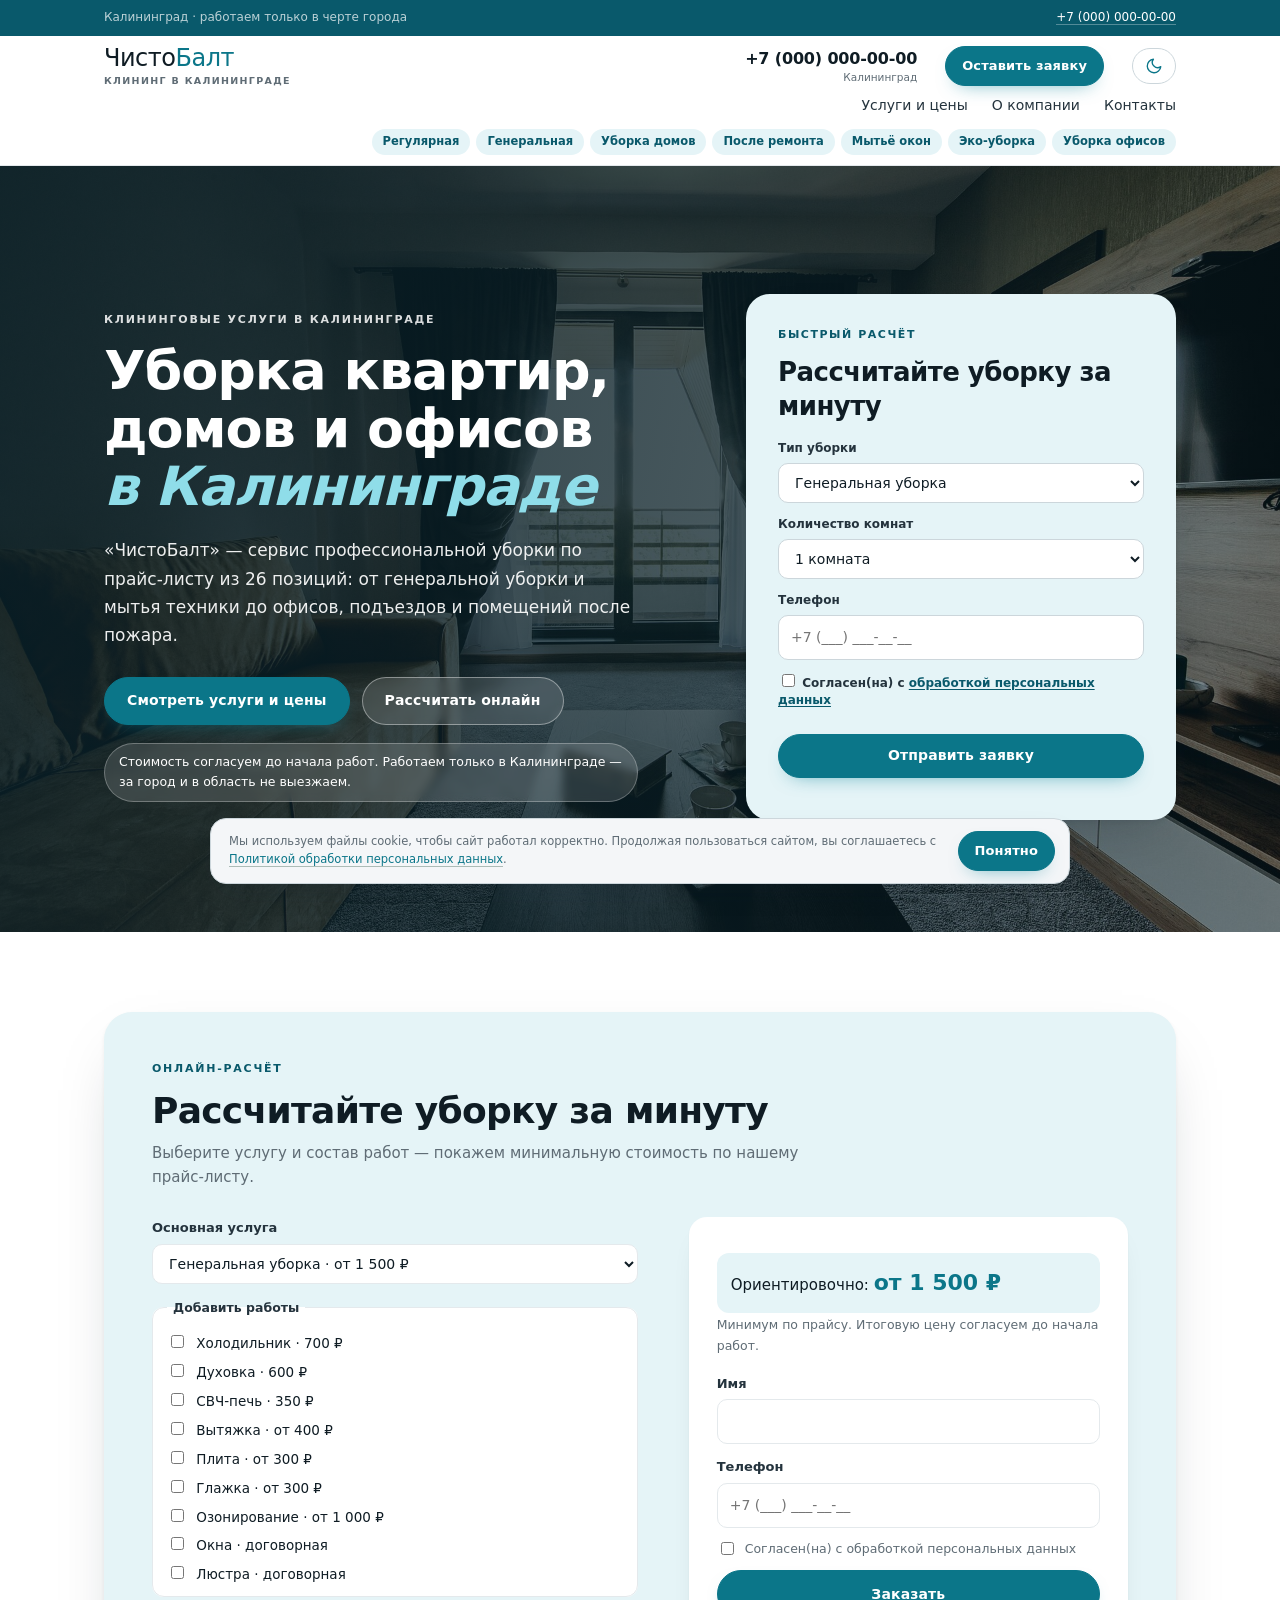
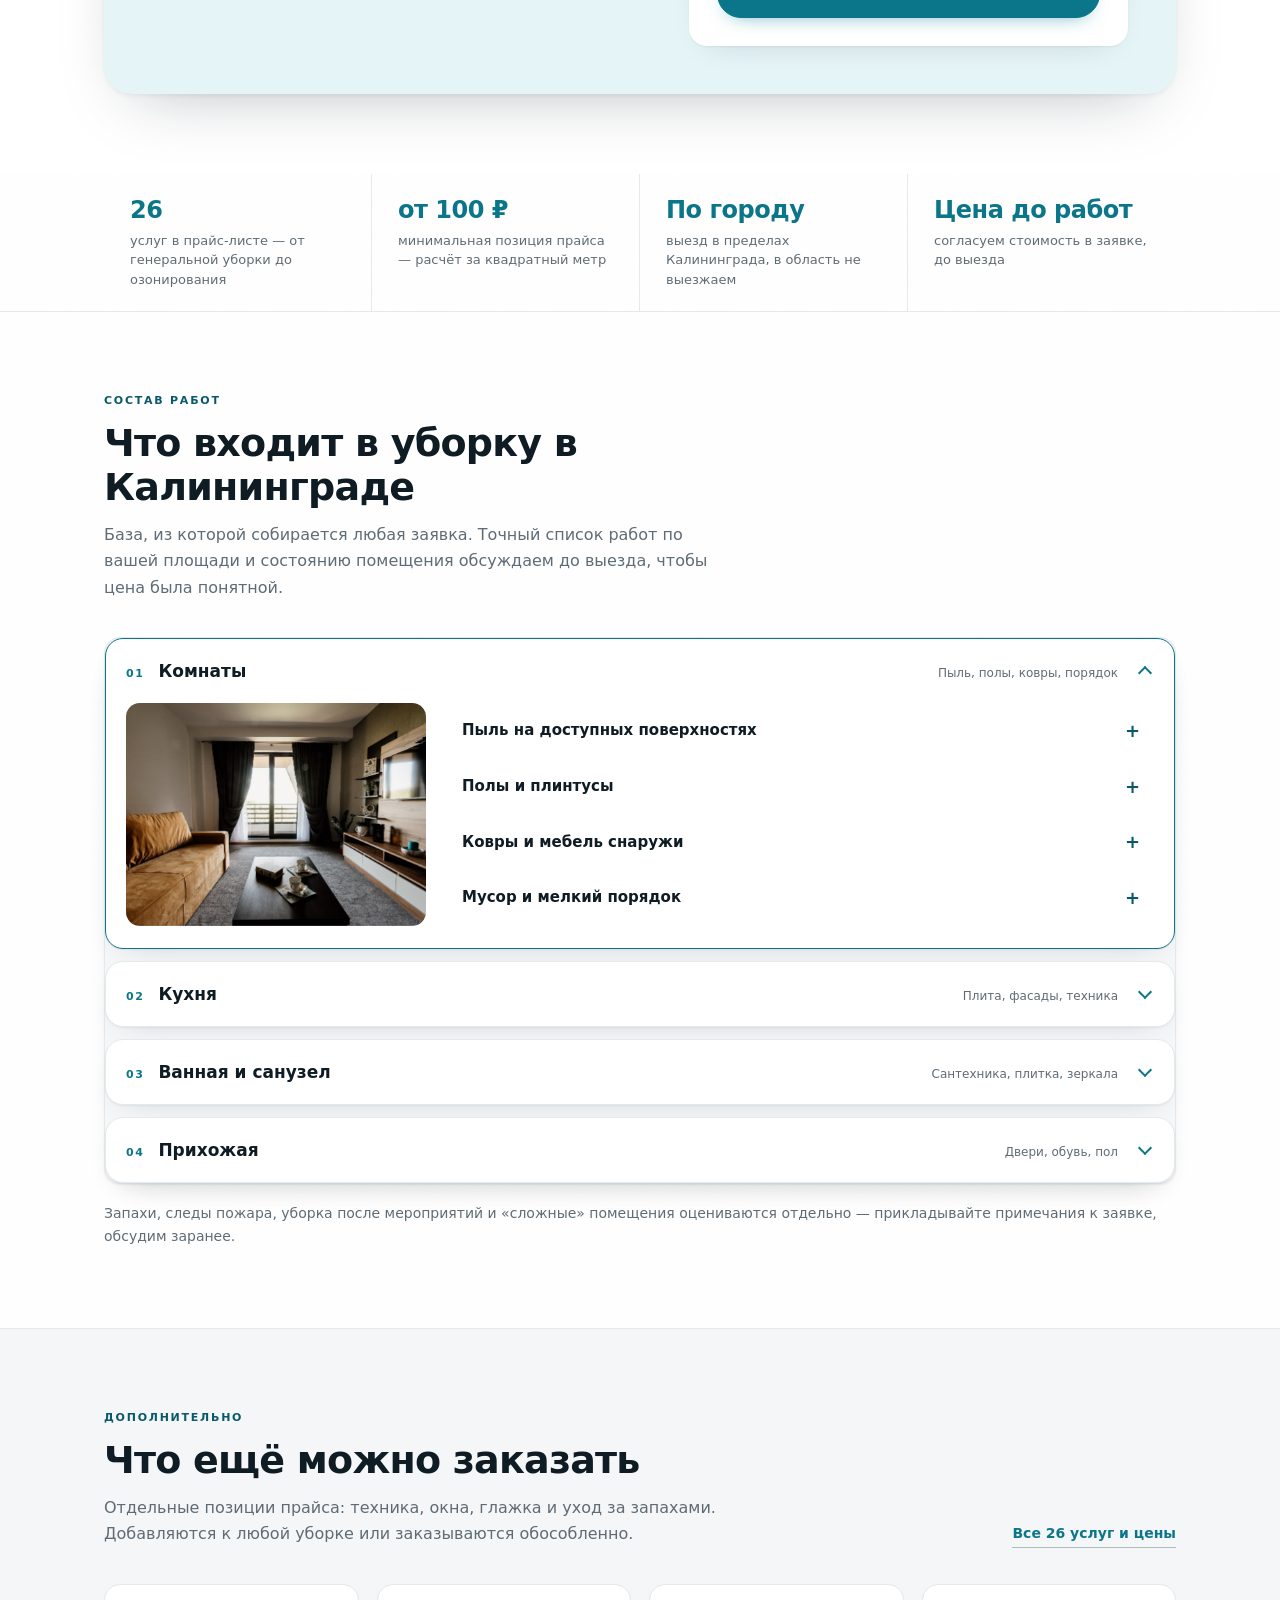
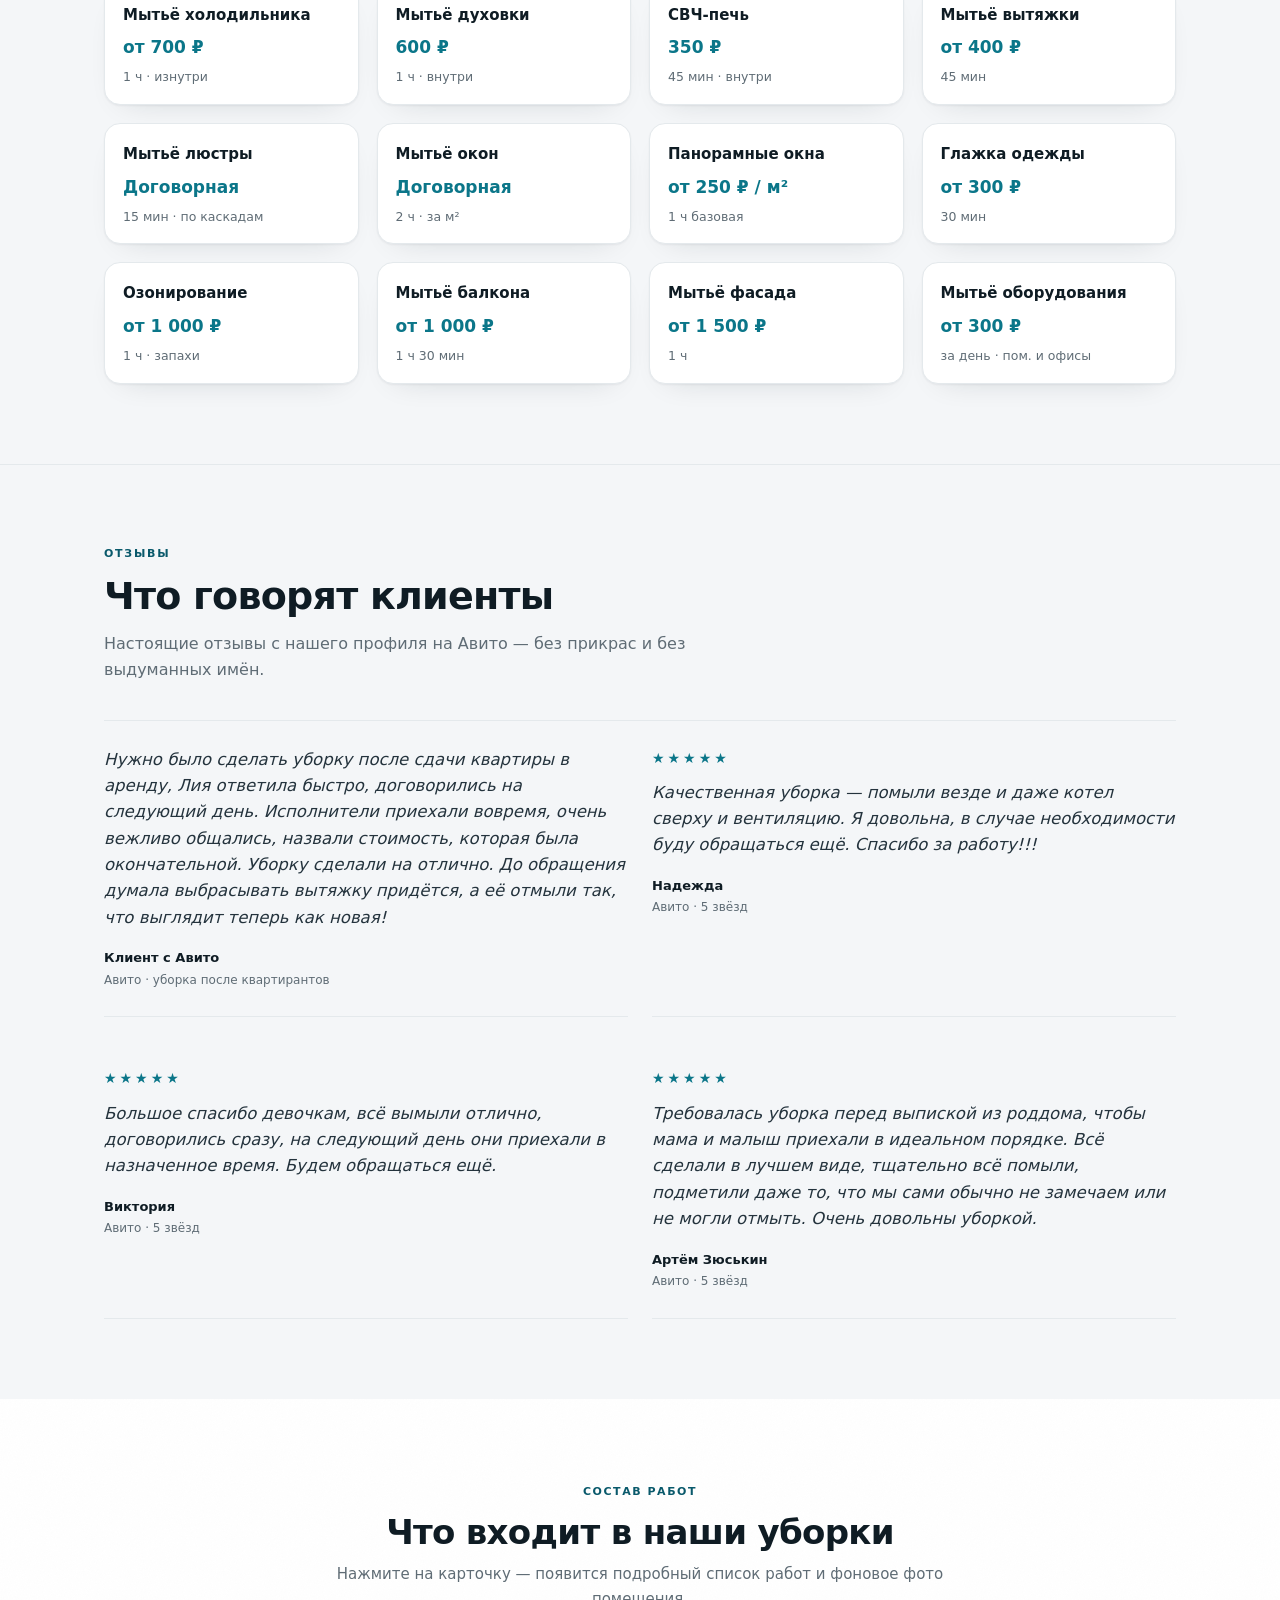
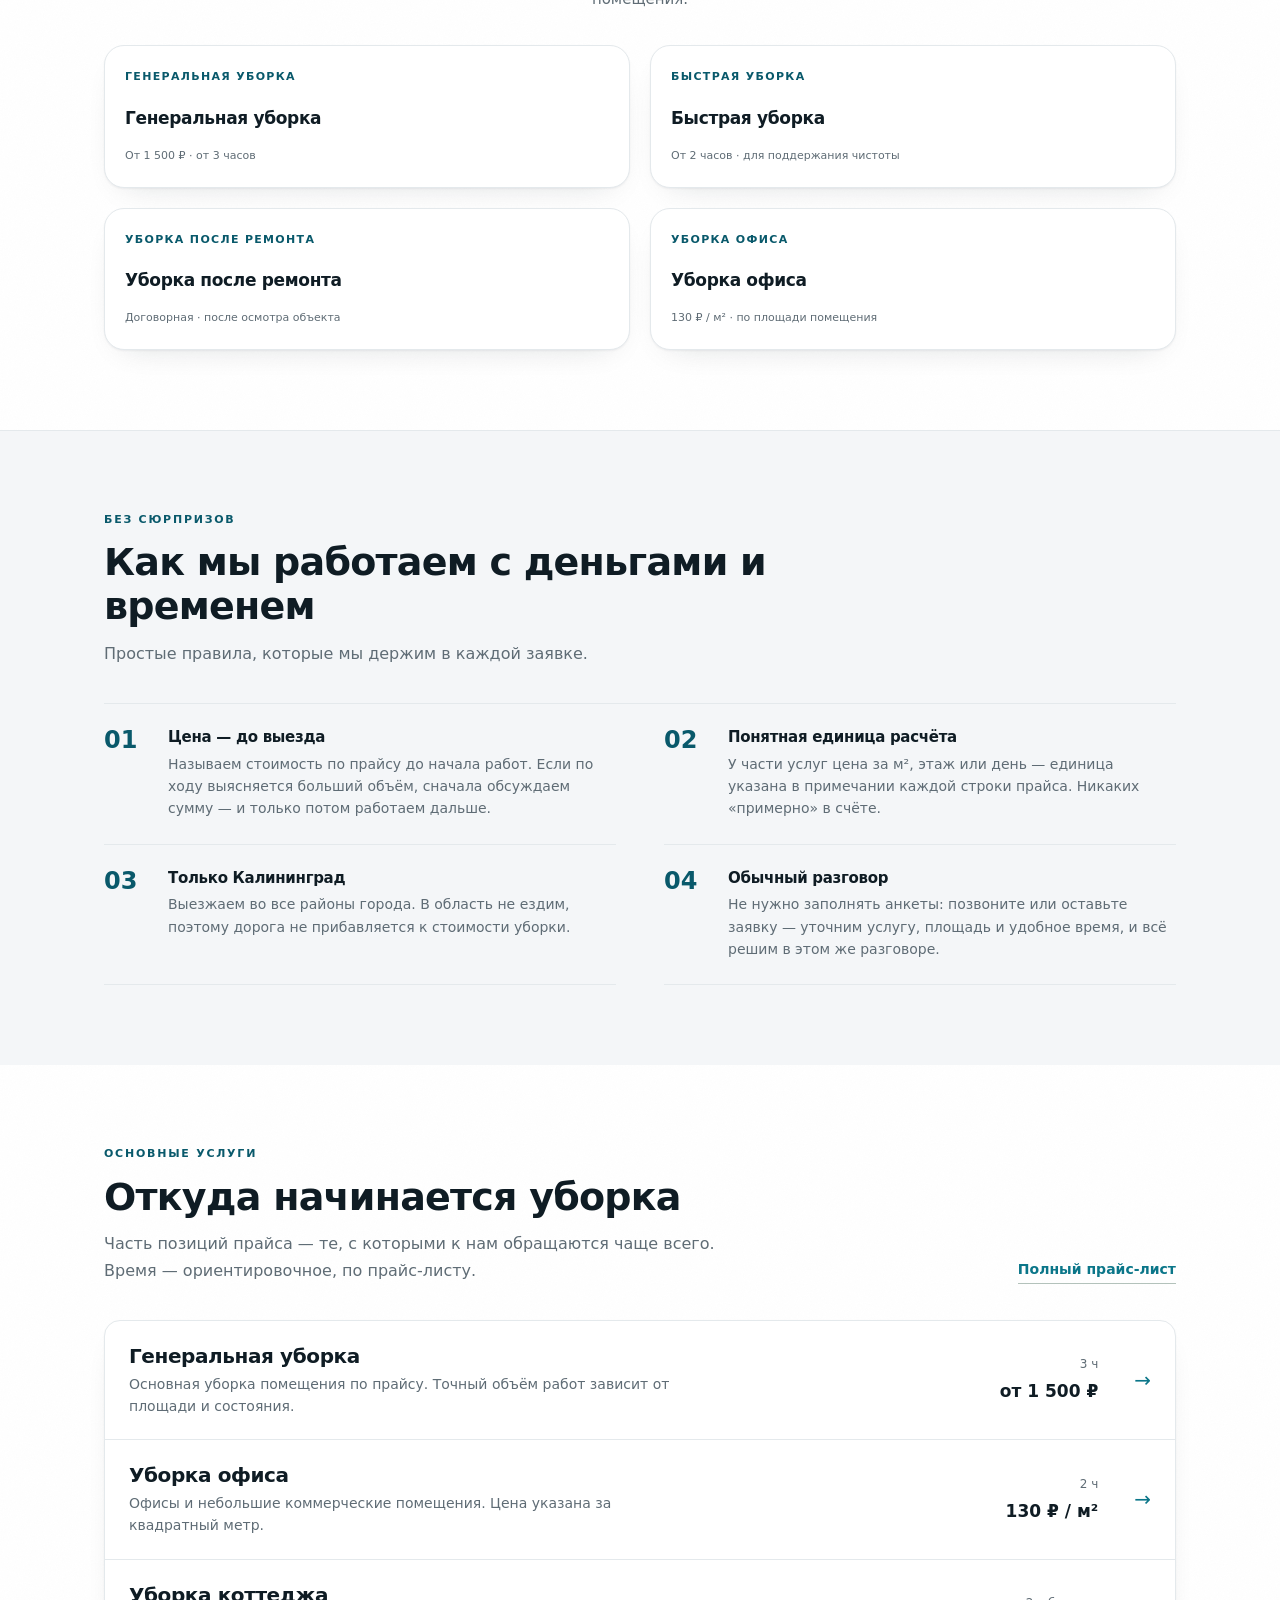
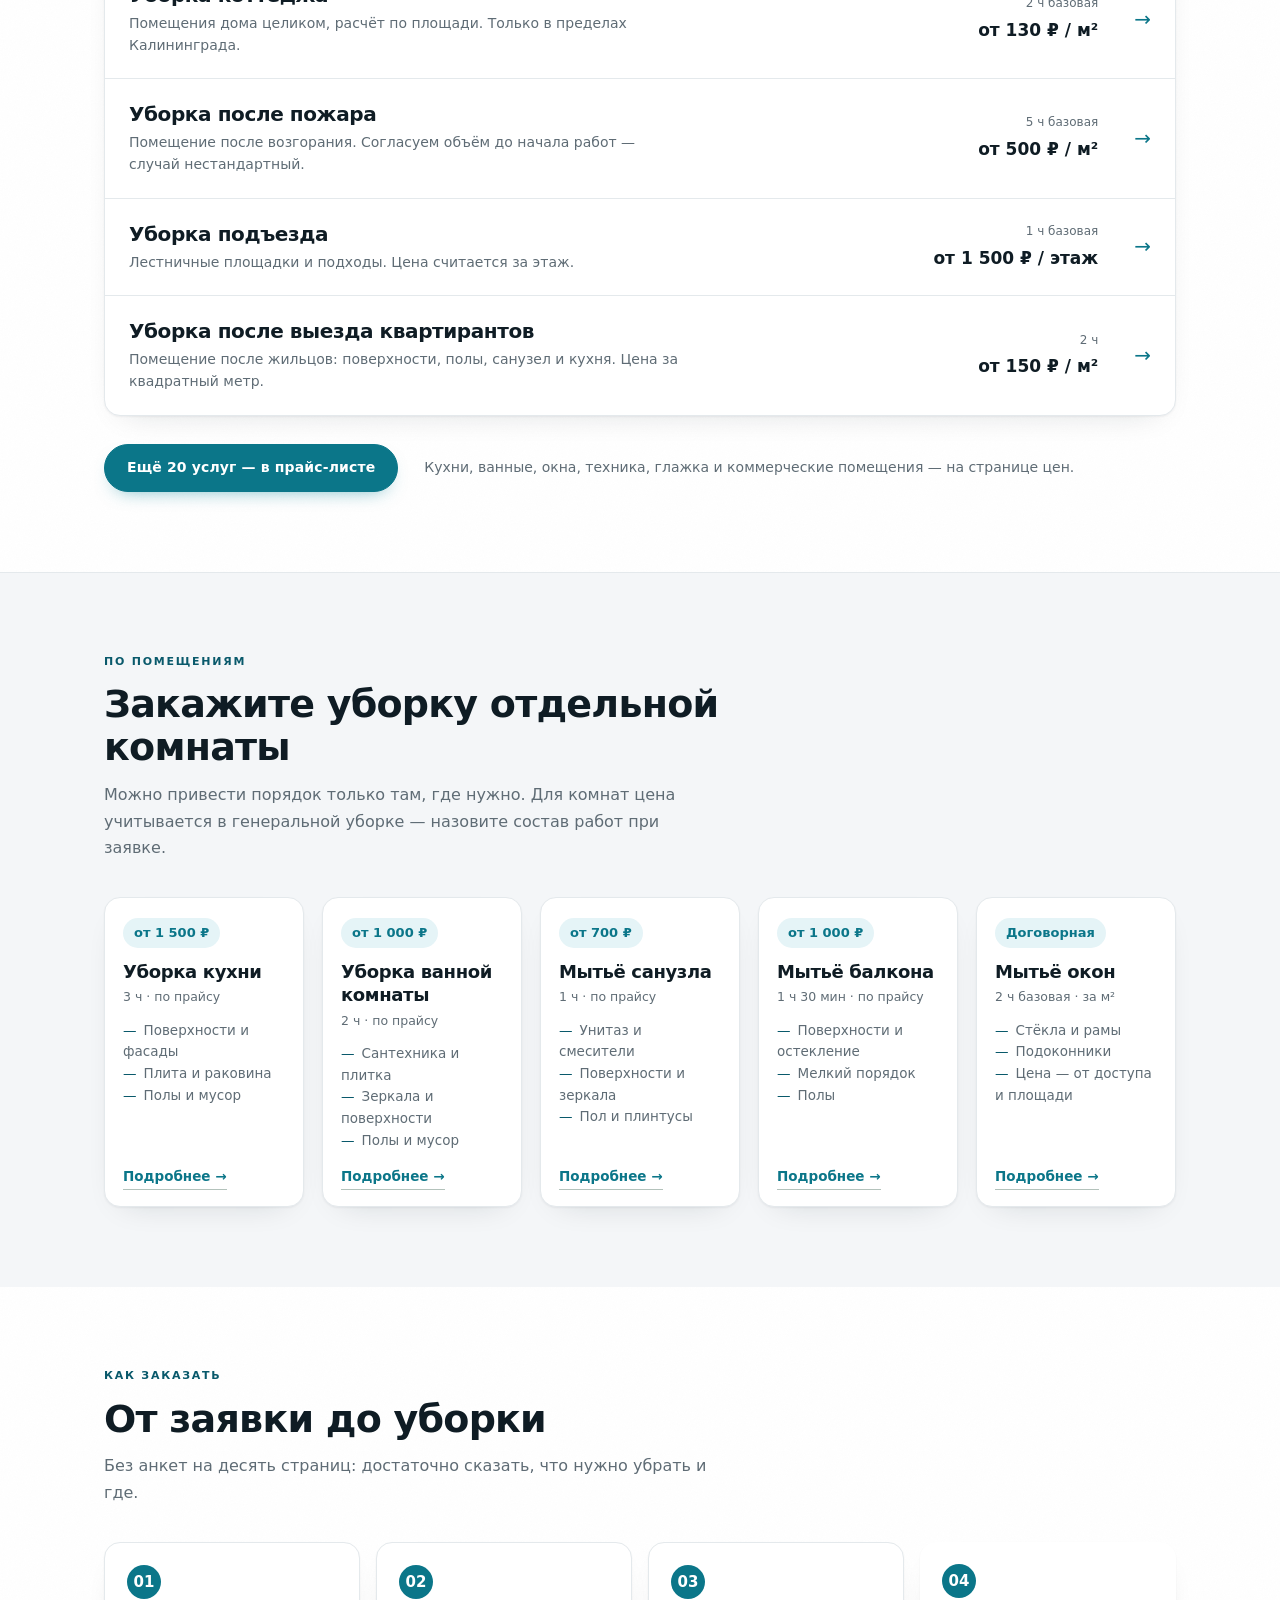
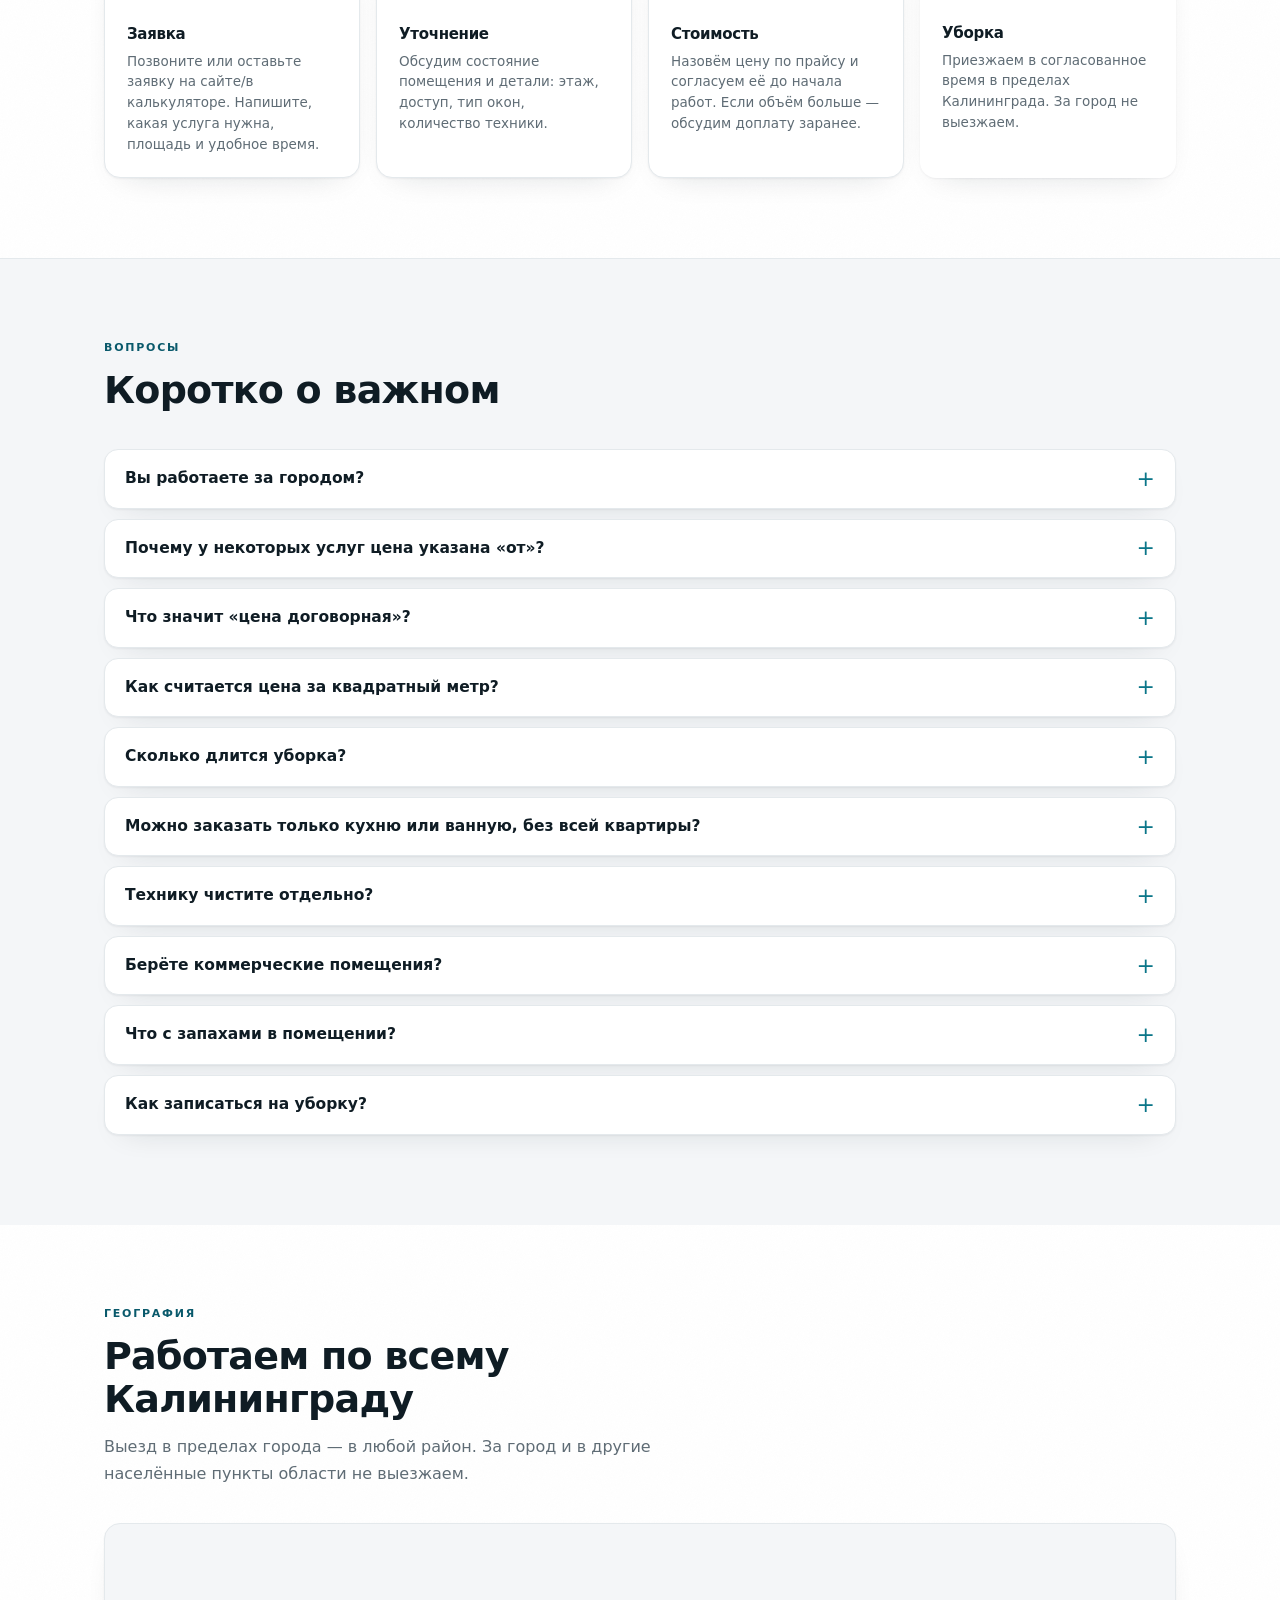
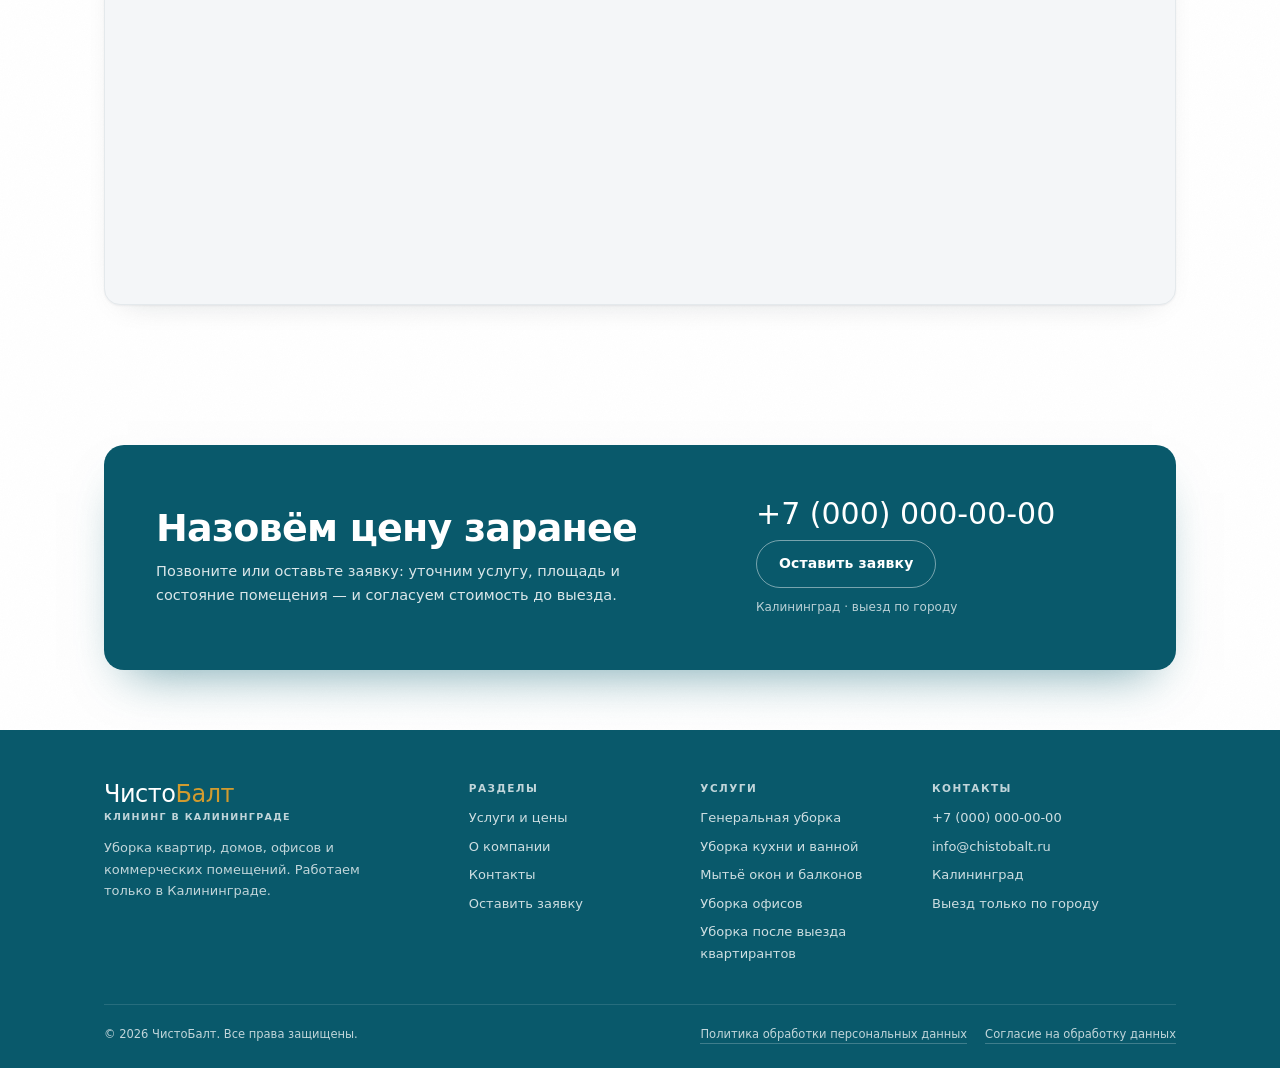
==== commit dac2a0d0: "Возврат доработок: кнопки видов уборки в шапке, быстрый калькулятор в hero, «Что входит» фото-аккорд" ====
--- a/index.html
+++ b/index.html
@@ -26,9 +26,20 @@
       </a>
 
       <nav class="nav" id="nav" aria-label="Основная навигация">
-        <a href="services.html">Услуги и цены</a>
-        <a href="about.html">О компании</a>
-        <a href="contacts.html">Контакты</a>
+        <div class="nav__main">
+          <a href="services.html">Услуги и цены</a>
+          <a href="about.html">О компании</a>
+          <a href="contacts.html">Контакты</a>
+        </div>
+        <div class="nav__services" aria-label="Виды уборки">
+          <a href="cleaning-regular.html">Регулярная</a>
+          <a href="cleaning-general.html">Генеральная</a>
+          <a href="cleaning-house.html">Уборка домов</a>
+          <a href="cleaning-post-renovation.html">После ремонта</a>
+          <a href="cleaning-windows.html">Мытьё окон</a>
+          <a href="cleaning-eco.html">Эко-уборка</a>
+          <a href="cleaning-office.html">Уборка офисов</a>
+        </div>
       </nav>
 
       <div class="header__phone">
@@ -60,6 +71,48 @@
             <a class="btn btn--secondary hero__btn-ghost" href="#raschet">Рассчитать онлайн</a>
           </div>
           <p class="hero__note">Стоимость согласуем до начала работ. Работаем только в Калининграде — за город и в область не выезжаем.</p>
+        </div>
+        <div class="hero__calc">
+          <div class="calc-quick" id="quick">
+            <div class="calc-quick__head">
+              <span class="overline">Быстрый расчёт</span>
+              <h3>Рассчитайте уборку за минуту</h3>
+            </div>
+            <form id="calcQuickForm" novalidate>
+              <div class="calc-quick__field">
+                <label for="quickType">Тип уборки</label>
+                <select id="quickType" name="type">
+                  <option value="general">Генеральная уборка</option>
+                  <option value="regular">Регулярная уборка</option>
+                  <option value="house">Уборка дома / коттеджа</option>
+                  <option value="post-renovation">Уборка после ремонта</option>
+                  <option value="windows">Мытьё окон</option>
+                  <option value="eco">Эко уборка</option>
+                  <option value="office">Уборка офиса</option>
+                </select>
+              </div>
+              <div class="calc-quick__field">
+                <label for="quickRooms">Количество комнат</label>
+                <select id="quickRooms" name="rooms">
+                  <option value="1">1 комната</option>
+                  <option value="2">2 комнаты</option>
+                  <option value="3">3 комнаты</option>
+                  <option value="4">4 комнаты</option>
+                  <option value="5">5 комнат</option>
+                </select>
+              </div>
+              <div class="calc-quick__field">
+                <label for="quickPhone">Телефон</label>
+                <input type="tel" id="quickPhone" name="phone" placeholder="+7 (___) ___-__-__" autocomplete="tel">
+              </div>
+              <label class="calc-quick__consent">
+                <input type="checkbox" id="quickConsent">
+                <span>Согласен(на) с <a href="privacy.html#consent">обработкой персональных данных</a></span>
+              </label>
+              <button class="btn btn--primary" type="submit">Отправить заявку</button>
+            </form>
+            <p id="calcQuickMsg" style="margin-top:10px;font-size:13px;color:var(--muted);text-align:center;"></p>
+          </div>
         </div>
       </div>
     </section>
@@ -187,132 +240,165 @@
           <p class="section__sub">База, из которой собирается любая заявка. Точный список работ по вашей площади и состоянию помещения обсуждаем до выезда, чтобы цена была понятной.</p>
         </div>
 
-        <div class="included">
-          <div class="included__tabs" role="tablist" aria-label="Помещения">
-            <button class="included__tab is-active" type="button" role="tab" id="incTabRooms" aria-selected="true" aria-controls="incRooms" data-panel="incRooms">Комнаты</button>
-            <button class="included__tab" type="button" role="tab" id="incTabKitchen" aria-selected="false" aria-controls="incKitchen" data-panel="incKitchen">Кухня</button>
-            <button class="included__tab" type="button" role="tab" id="incTabBath" aria-selected="false" aria-controls="incBath" data-panel="incBath">Ванная и санузел</button>
-            <button class="included__tab" type="button" role="tab" id="incTabHall" aria-selected="false" aria-controls="incHall" data-panel="incHall">Прихожая</button>
-          </div>
-
-          <div class="included__panel is-active" id="incRooms" role="tabpanel" aria-labelledby="incTabRooms">
-            <ul class="worklist">
-              <li>
-                <details>
-                  <summary>Пыль на доступных поверхностях</summary>
-                  <div class="worklist__text">Протираем полки, столы, подоконники и другие открытые поверхности. Отдельные позиции — мытьё люстр, техники и окон.</div>
-                </details>
-              </li>
-              <li>
-                <details>
-                  <summary>Полы и плинтусы</summary>
-                  <div class="worklist__text">Пропылесосим и вымоем полы, включая плинтусы и углы. Мебель по согласованию можно аккуратно отодвинуть для уборки отдельных зон.</div>
-                </details>
-              </li>
-              <li>
-                <details>
-                  <summary>Ковры и мебель снаружи</summary>
-                  <div class="worklist__text">Пропылесосим ковры и мягкую мебель с внешней стороны. Глубокая чистка обивки — отдельная услуга, обсуждается при заявке.</div>
-                </details>
-              </li>
-              <li>
-                <details>
-                  <summary>Мусор и мелкий порядок</summary>
-                  <div class="worklist__text">Соберём мусор и вынесем мешки, заправим кровати, сложим по местам вещи, где это возможно.</div>
-                </details>
-              </li>
-            </ul>
-          </div>
-
-          <div class="included__panel" id="incKitchen" role="tabpanel" aria-labelledby="incTabKitchen" hidden>
-            <ul class="worklist">
-              <li>
-                <details>
-                  <summary>Поверхности и фасады</summary>
-                  <div class="worklist__text">Отмоем рабочую зону, фасады гарнитура снаружи, стол и подоконник от пыли и привычных загрязнений.</div>
-                </details>
-              </li>
-              <li>
-                <details>
-                  <summary>Плита и раковина</summary>
-                  <div class="worklist__text">Чистим плиту, варочную панель и раковину. Сильные застарелые загрязнения уточняются заранее — от этого зависит время и цена.</div>
-                </details>
-              </li>
-              <li>
-                <details>
-                  <summary>Техника внутри и снаружи</summary>
-                  <div class="worklist__text">Снаружи протираем всю технику. Мытьё холодильника, духовки, микроволновой печи и вытяжки внутри — отдельные позиции прайса.</div>
-                </details>
-              </li>
-              <li>
-                <details>
-                  <summary>Мусор и пол</summary>
-                  <div class="worklist__text">Меняем мешок в урне, убираем мусор, пылесосим и моем пол, включая зону под кухонным гарнитуром по доступности.</div>
-                </details>
-              </li>
-            </ul>
-          </div>
-
-          <div class="included__panel" id="incBath" role="tabpanel" aria-labelledby="incTabBath" hidden>
-            <ul class="worklist">
-              <li>
-                <details>
-                  <summary>Сантехника</summary>
-                  <div class="worklist__text">Отмываем ванную или душевую, чистим унитаз и смесители до блеска. Глубокая уборка санузла — отдельная позиция прайса.</div>
-                </details>
-              </li>
-              <li>
-                <details>
-                  <summary>Плитка и зеркала</summary>
-                  <div class="worklist__text">Протираем кафель от налёта, моем зеркала и стеклянные поверхности без разводов.</div>
-                </details>
-              </li>
-              <li>
-                <details>
-                  <summary>Порядок на полках</summary>
-                  <div class="worklist__text">Расставим аккуратно флаконы и полотенца. Каждая вещь остаётся на своём месте или там, где вы укажете.</div>
-                </details>
-              </li>
-              <li>
-                <details>
-                  <summary>Мусор и пол</summary>
-                  <div class="worklist__text">Меняем мешок, выносим мусор, моем пол и плинтусы, включая зону под стиральной машиной и раковиной.</div>
-                </details>
-              </li>
-            </ul>
-          </div>
-
-          <div class="included__panel" id="incHall" role="tabpanel" aria-labelledby="incTabHall" hidden>
-            <ul class="worklist">
-              <li>
-                <details>
-                  <summary>Зеркала и двери</summary>
-                  <div class="worklist__text">Моем зеркала, протираем дверные ручки и полотна дверей, выключатели.</div>
-                </details>
-              </li>
-              <li>
-                <details>
-                  <summary>Обувь и вещи</summary>
-                  <div class="worklist__text">Аккуратно расставим обувь и разложим верхнюю одежду там, где у вас принято хранить.</div>
-                </details>
-              </li>
-              <li>
-                <details>
-                  <summary>Верхние поверхности</summary>
-                  <div class="worklist__text">Убираем пыль с антресолей и верхних полок по доступности, протираем стены от следов пыли.</div>
-                </details>
-              </li>
-              <li>
-                <details>
-                  <summary>Пол с ковриком</summary>
-                  <div class="worklist__text">Пропылесосим и вымоем пол, вытряхнем или пропылесосим входной коврик.</div>
-                </details>
-              </li>
-            </ul>
-          </div>
-        </div>
-
-        <p class="included__note">Запахи, следы пожара, уборка после мероприятий и «сложные» помещения оцениваются отдельно — прикладывайте примечания к заявке, обсудим заранее.</p>
+        <div class="included included--accordion">
+          <details class="included__item" open>
+            <summary>
+              <span class="included__num">01</span>
+              <span class="included__name">Комнаты</span>
+              <span class="included__meta">Пыль, полы, ковры, порядок</span>
+            </summary>
+            <div class="included__body">
+              <figure class="included__photo">
+                <img src="assets/hero-apartment.jpg" alt="Светлая комната после уборки" loading="lazy">
+              </figure>
+              <ul class="worklist">
+                <li>
+                  <details>
+                    <summary>Пыль на доступных поверхностях</summary>
+                    <div class="worklist__text">Протираем полки, столы, подоконники и другие открытые поверхности. Отдельные позиции — мытьё люстр, техники и окон.</div>
+                  </details>
+                </li>
+                <li>
+                  <details>
+                    <summary>Полы и плинтусы</summary>
+                    <div class="worklist__text">Пропылесосим и вымоем полы, включая плинтусы и углы. Мебель по согласованию можно аккуратно отодвинуть для уборки отдельных зон.</div>
+                  </details>
+                </li>
+                <li>
+                  <details>
+                    <summary>Ковры и мебель снаружи</summary>
+                    <div class="worklist__text">Пропылесосим ковры и мягкую мебель с внешней стороны. Глубокая чистка обивки — отдельная услуга, обсуждается при заявке.</div>
+                  </details>
+                </li>
+                <li>
+                  <details>
+                    <summary>Мусор и мелкий порядок</summary>
+                    <div class="worklist__text">Соберём мусор и вынесем мешки, заправим кровати, сложим по местам вещи, где это возможно.</div>
+                  </details>
+                </li>
+              </ul>
+            </div>
+          </details>
+
+          <details class="included__item">
+            <summary>
+              <span class="included__num">02</span>
+              <span class="included__name">Кухня</span>
+              <span class="included__meta">Плита, фасады, техника</span>
+            </summary>
+            <div class="included__body">
+              <figure class="included__photo">
+                <img src="assets/clean-room.jpg" alt="Чистая кухня после уборки" loading="lazy">
+              </figure>
+              <ul class="worklist">
+                <li>
+                  <details>
+                    <summary>Поверхности и фасады</summary>
+                    <div class="worklist__text">Отмоем рабочую зону, фасады гарнитура снаружи, стол и подоконник от пыли и привычных загрязнений.</div>
+                  </details>
+                </li>
+                <li>
+                  <details>
+                    <summary>Плита и раковина</summary>
+                    <div class="worklist__text">Чистим плиту, варочную панель и раковину. Сильные застарелые загрязнения уточняются заранее — от этого зависит время и цена.</div>
+                  </details>
+                </li>
+                <li>
+                  <details>
+                    <summary>Техника внутри и снаружи</summary>
+                    <div class="worklist__text">Снаружи протираем всю технику. Мытьё холодильника, духовки, микроволновой печи и вытяжки внутри — отдельные позиции прайса.</div>
+                  </details>
+                </li>
+                <li>
+                  <details>
+                    <summary>Мусор и пол</summary>
+                    <div class="worklist__text">Меняем мешок в урне, убираем мусор, пылесосим и моем пол, включая зону под кухонным гарнитуром по доступности.</div>
+                  </details>
+                </li>
+              </ul>
+            </div>
+          </details>
+
+          <details class="included__item">
+            <summary>
+              <span class="included__num">03</span>
+              <span class="included__name">Ванная и санузел</span>
+              <span class="included__meta">Сантехника, плитка, зеркала</span>
+            </summary>
+            <div class="included__body">
+              <figure class="included__photo">
+                <img src="assets/clean-room.jpg" alt="Чистая ванная комната после уборки" loading="lazy">
+              </figure>
+              <ul class="worklist">
+                <li>
+                  <details>
+                    <summary>Сантехника</summary>
+                    <div class="worklist__text">Отмываем ванную или душевую, чистим унитаз и смесители до блеска. Глубокая уборка санузла — отдельная позиция прайса.</div>
+                  </details>
+                </li>
+                <li>
+                  <details>
+                    <summary>Плитка и зеркала</summary>
+                    <div class="worklist__text">Протираем кафель от налёта, моем зеркала и стеклянные поверхности без разводов.</div>
+                  </details>
+                </li>
+                <li>
+                  <details>
+                    <summary>Порядок на полках</summary>
+                    <div class="worklist__text">Расставим аккуратно флаконы и полотенца. Каждая вещь остаётся на своём месте или там, где вы укажете.</div>
+                  </details>
+                </li>
+                <li>
+                  <details>
+                    <summary>Мусор и пол</summary>
+                    <div class="worklist__text">Меняем мешок, выносим мусор, моем пол и плинтусы, включая зону под стиральной машиной и раковиной.</div>
+                  </details>
+                </li>
+              </ul>
+            </div>
+          </details>
+
+          <details class="included__item">
+            <summary>
+              <span class="included__num">04</span>
+              <span class="included__name">Прихожая</span>
+              <span class="included__meta">Двери, обувь, пол</span>
+            </summary>
+            <div class="included__body">
+              <figure class="included__photo">
+                <img src="assets/hero-apartment.jpg" alt="Прихожая после уборки" loading="lazy">
+              </figure>
+              <ul class="worklist">
+                <li>
+                  <details>
+                    <summary>Зеркала и двери</summary>
+                    <div class="worklist__text">Моем зеркала, протираем дверные ручки и полотна дверей, выключатели.</div>
+                  </details>
+                </li>
+                <li>
+                  <details>
+                    <summary>Обувь и вещи</summary>
+                    <div class="worklist__text">Аккуратно расставим обувь и разложим верхнюю одежду там, где у вас принято хранить.</div>
+                  </details>
+                </li>
+                <li>
+                  <details>
+                    <summary>Верхние поверхности</summary>
+                    <div class="worklist__text">Убираем пыль с антресолей и верхних полок по доступности, протираем стены от следов пыли.</div>
+                  </details>
+                </li>
+                <li>
+                  <details>
+                    <summary>Пол с ковриком</summary>
+                    <div class="worklist__text">Пропылесосим и вымоем пол, вытряхнем или пропылесосим входной коврик.</div>
+                  </details>
+                </li>
+              </ul>
+            </div>
+          </details>
+        </div>
+
+                <p class="included__note">Запахи, следы пожара, уборка после мероприятий и «сложные» помещения оцениваются отдельно — прикладывайте примечания к заявке, обсудим заранее.</p>
       </div>
     </section>
 
@@ -431,55 +517,7 @@
       </div>
     </section>
 
-    <!-- ============ БЫСТРЫЙ КАЛЬКУЛЯТОР НА ГЛАВНОЙ (квадрат, 3 поля) ============ -->
-    <section class="section section--alt">
-      <div class="container">
-        <div class="section__head section__head--row">
-          <div>
-            <span class="overline">Онлайн-расчёт</span>
-            <h2>Рассчитайте уборку за минуту</h2>
-            <p class="section__sub">Выберите тип уборки, количество комнат и оставьте телефон — перезвоним и назовём цену.</p>
-          </div>
-        </div>
-
-        <div class="calc-quick">
-          <div class="calc-quick__head">
-            <span class="overline">Быстрый расчёт</span>
-            <h3>Онлайн-калькулятор уборки</h3>
-          </div>
-          <form id="calcQuickForm" novalidate>
-            <div class="calc-quick__field">
-              <label for="quickType">Тип уборки</label>
-              <select id="quickType" name="type">
-                <option value="general">Генеральная уборка</option>
-                <option value="regular">Регулярная уборка</option>
-                <option value="house">Уборка дома / коттеджа</option>
-                <option value="post-renovation">Уборка после ремонта</option>
-                <option value="windows">Мытьё окон</option>
-                <option value="eco">Эко уборка</option>
-                <option value="office">Уборка офиса</option>
-              </select>
-            </div>
-            <div class="calc-quick__field">
-              <label for="quickRooms">Количество комнат</label>
-              <select id="quickRooms" name="rooms">
-                <option value="1">1 комната</option>
-                <option value="2">2 комнаты</option>
-                <option value="3">3 комнаты</option>
-                <option value="4">4 комнаты</option>
-                <option value="5">5 комнат</option>
-              </select>
-            </div>
-            <div class="calc-quick__field">
-              <label for="quickPhone">Телефон</label>
-              <input type="tel" id="quickPhone" name="phone" placeholder="+7 (___) ___-__-__" autocomplete="tel">
-            </div>
-            <button class="btn btn--primary" type="submit">Отправить заявку</button>
-          </form>
-          <p id="calcQuickMsg" style="margin-top:10px;font-size:13px;color:var(--muted);text-align:center;"></p>
-        </div>
-      </div>
-    </section>
+    
 
     <!-- ============ ЧТО ВХОДИТ В НАШИ УБОРКИ — 4 ВИДЖЕТА ============ -->
     <section class="section clean-includes">
@@ -523,7 +561,7 @@
                 <li>Мелкий порядок: вещи на места</li>
                 <li>Оптимально для поддержания чистоты</li>
               </ul>
-              <p class="clean-widget__hint">От 2 часов · под supportive-уборку</p>
+              <p class="clean-widget__hint">От 2 часов · для поддержания чистоты</p>
             </div>
           </article>
 
@@ -559,7 +597,7 @@
                 <li>Вынос мусора и замена пакетов в урнах</li>
                 <li>Пыль с техники, полок и подоконников</li>
               </ul>
-              <p class="clean-widget__hint">130 ₽ / м² · по графуксу помещения</p>
+              <p class="clean-widget__hint">130 ₽ / м² · по площади помещения</p>
             </div>
           </article>
         </div>
--- a/styles.css
+++ b/styles.css
@@ -4004,3 +4004,322 @@
     font-size: clamp(22px, 2.8vw, 30px);
   }
 }
+
+/* =========================================================
+   Навигация: кнопки видов уборки под основными ссылками
+   ========================================================= */
+
+.nav {
+  flex: 1 0 100%;
+  order: 10;
+  flex-direction: column;
+  align-items: flex-end;
+  gap: 5px;
+  margin-left: 0;
+}
+
+.header__inner {
+  flex-wrap: wrap;
+  row-gap: 2px;
+  padding-top: 10px;
+  padding-bottom: 10px;
+}
+
+.header__phone {
+  margin-left: auto;
+}
+
+.nav__main {
+  display: flex;
+  align-items: center;
+  gap: 24px;
+}
+
+.nav__services {
+  display: flex;
+  flex-wrap: wrap;
+  justify-content: flex-end;
+  gap: 6px;
+}
+
+.nav__services a {
+  padding: 3px 11px;
+  font-size: 11.5px;
+  font-weight: 600;
+  line-height: 1.7;
+  color: var(--green-dark);
+  background: var(--green-soft);
+  border: 0;
+  border-radius: 999px;
+  white-space: nowrap;
+  transition: background-color 0.15s ease, color 0.15s ease;
+}
+
+.nav__services a:hover {
+  background: var(--green);
+  color: #ffffff;
+}
+
+[data-theme="dark"] .nav__services a {
+  background: rgba(70, 200, 220, 0.14);
+  color: var(--green);
+}
+
+[data-theme="dark"] .nav__services a:hover {
+  background: var(--green);
+  color: #0b1216;
+}
+
+@media (max-width: 1020px) {
+  .nav__main {
+    gap: 18px;
+  }
+
+  .nav__services a {
+    padding: 2px 8px;
+    font-size: 11px;
+  }
+}
+
+@media (max-width: 1020px) and (min-width: 901px) {
+  .header__cta {
+    margin-left: auto;
+  }
+}
+
+@media (max-width: 900px) {
+  .nav {
+    align-items: stretch;
+  }
+
+  .nav__main {
+    flex-direction: column;
+    align-items: stretch;
+    gap: 0;
+  }
+
+  .nav__services {
+    flex-direction: column;
+    align-items: stretch;
+    gap: 0;
+    margin-top: 10px;
+    padding-top: 10px;
+    border-top: 1px solid var(--line);
+  }
+
+  .nav__services a {
+    padding: 13px 0;
+    font-size: 14.5px;
+    background: transparent;
+    border-radius: 0;
+    border-bottom: 1px solid var(--line);
+  }
+
+  .nav__services a:hover,
+  [data-theme="dark"] .nav__services a:hover {
+    background: transparent;
+    color: var(--green);
+  }
+
+  [data-theme="dark"] .nav__services a {
+    background: transparent;
+  }
+}
+
+/* =========================================================
+   Hero: быстрый калькулятор в правой колонке
+   ========================================================= */
+
+.hero--photo .hero__grid {
+  align-items: center;
+}
+
+.hero__calc {
+  width: 100%;
+  max-width: 430px;
+  justify-self: end;
+}
+
+.hero__calc .calc-quick {
+  max-width: none;
+}
+
+.calc-quick__consent {
+  display: flex;
+  align-items: flex-start;
+  gap: 8px;
+  font-size: 11.5px;
+  line-height: 1.45;
+  color: var(--muted);
+}
+
+.calc-quick__consent input {
+  margin-top: 2px;
+  flex: 0 0 auto;
+}
+
+.calc-quick__consent a {
+  color: var(--green-dark);
+  text-decoration: underline;
+  text-underline-offset: 2px;
+}
+
+@media (max-width: 900px) {
+  .hero__calc {
+    max-width: 480px;
+    justify-self: start;
+  }
+}
+
+/* =========================================================
+   «Что входит»: аккордеон с фото-шторкой
+   ========================================================= */
+
+.included--accordion {
+  display: flex;
+  flex-direction: column;
+  gap: 12px;
+}
+
+.included__item {
+  border: 1px solid var(--line);
+  border-radius: 18px;
+  background: var(--card);
+  box-shadow: var(--shadow);
+  overflow: hidden;
+  transition: border-color 0.15s ease;
+}
+
+.included__item[open] {
+  border-color: var(--green);
+}
+
+.included__item > summary {
+  position: relative;
+  display: flex;
+  align-items: baseline;
+  gap: 14px;
+  padding: 18px 56px 18px 20px;
+  font-size: 17px;
+  font-weight: 700;
+  color: var(--ink);
+  cursor: pointer;
+  list-style: none;
+  transition: color 0.15s ease;
+}
+
+.included__item > summary:hover {
+  color: var(--green);
+}
+
+.included__item > summary::-webkit-details-marker {
+  display: none;
+}
+
+.included__item > summary::after {
+  content: "";
+  position: absolute;
+  right: 24px;
+  top: 50%;
+  width: 10px;
+  height: 10px;
+  border: 2px solid var(--green);
+  border-top: 0;
+  border-left: 0;
+  transform: translateY(-70%) rotate(45deg);
+  transition: transform 0.2s ease;
+}
+
+.included__item[open] > summary::after {
+  transform: translateY(-30%) rotate(225deg);
+}
+
+.included__num {
+  font-size: 11px;
+  font-weight: 700;
+  letter-spacing: 0.14em;
+  color: var(--green);
+}
+
+.included__meta {
+  margin-left: auto;
+  font-size: 12px;
+  font-weight: 500;
+  color: var(--muted);
+}
+
+.included__body {
+  display: grid;
+  grid-template-columns: minmax(0, 300px) minmax(0, 1fr);
+  gap: 22px;
+  padding: 0 20px 22px;
+}
+
+.included__photo {
+  position: relative;
+  margin: 0;
+  min-height: 190px;
+  border-radius: 14px;
+  overflow: hidden;
+  background: var(--green-soft);
+}
+
+.included__photo img {
+  display: block;
+  width: 100%;
+  height: 100%;
+  object-fit: cover;
+  animation: curtain-reveal 0.55s cubic-bezier(0.22, 0.61, 0.36, 1) both;
+}
+
+@keyframes curtain-reveal {
+  from {
+    clip-path: inset(0 0 100% 0);
+    transform: scale(1.04);
+  }
+
+  to {
+    clip-path: inset(0 0 0 0);
+    transform: scale(1);
+  }
+}
+
+.included__body .worklist {
+  padding: 0;
+}
+
+[data-theme="dark"] .included__item {
+  border-color: rgba(255, 255, 255, 0.08);
+  background: var(--card);
+}
+
+[data-theme="dark"] .included__item > summary {
+  color: #ffffff;
+}
+
+[data-theme="dark"] .included__meta {
+  color: rgba(255, 255, 255, 0.6);
+}
+
+[data-theme="dark"] .calc-quick__consent {
+  color: rgba(255, 255, 255, 0.65);
+}
+
+[data-theme="dark"] .calc-quick__consent a {
+  color: var(--green);
+}
+
+@media (max-width: 760px) {
+  .included__body {
+    grid-template-columns: 1fr;
+  }
+
+  .included__photo {
+    min-height: 170px;
+    max-height: 220px;
+  }
+
+  .included__meta {
+    display: none;
+  }
+}
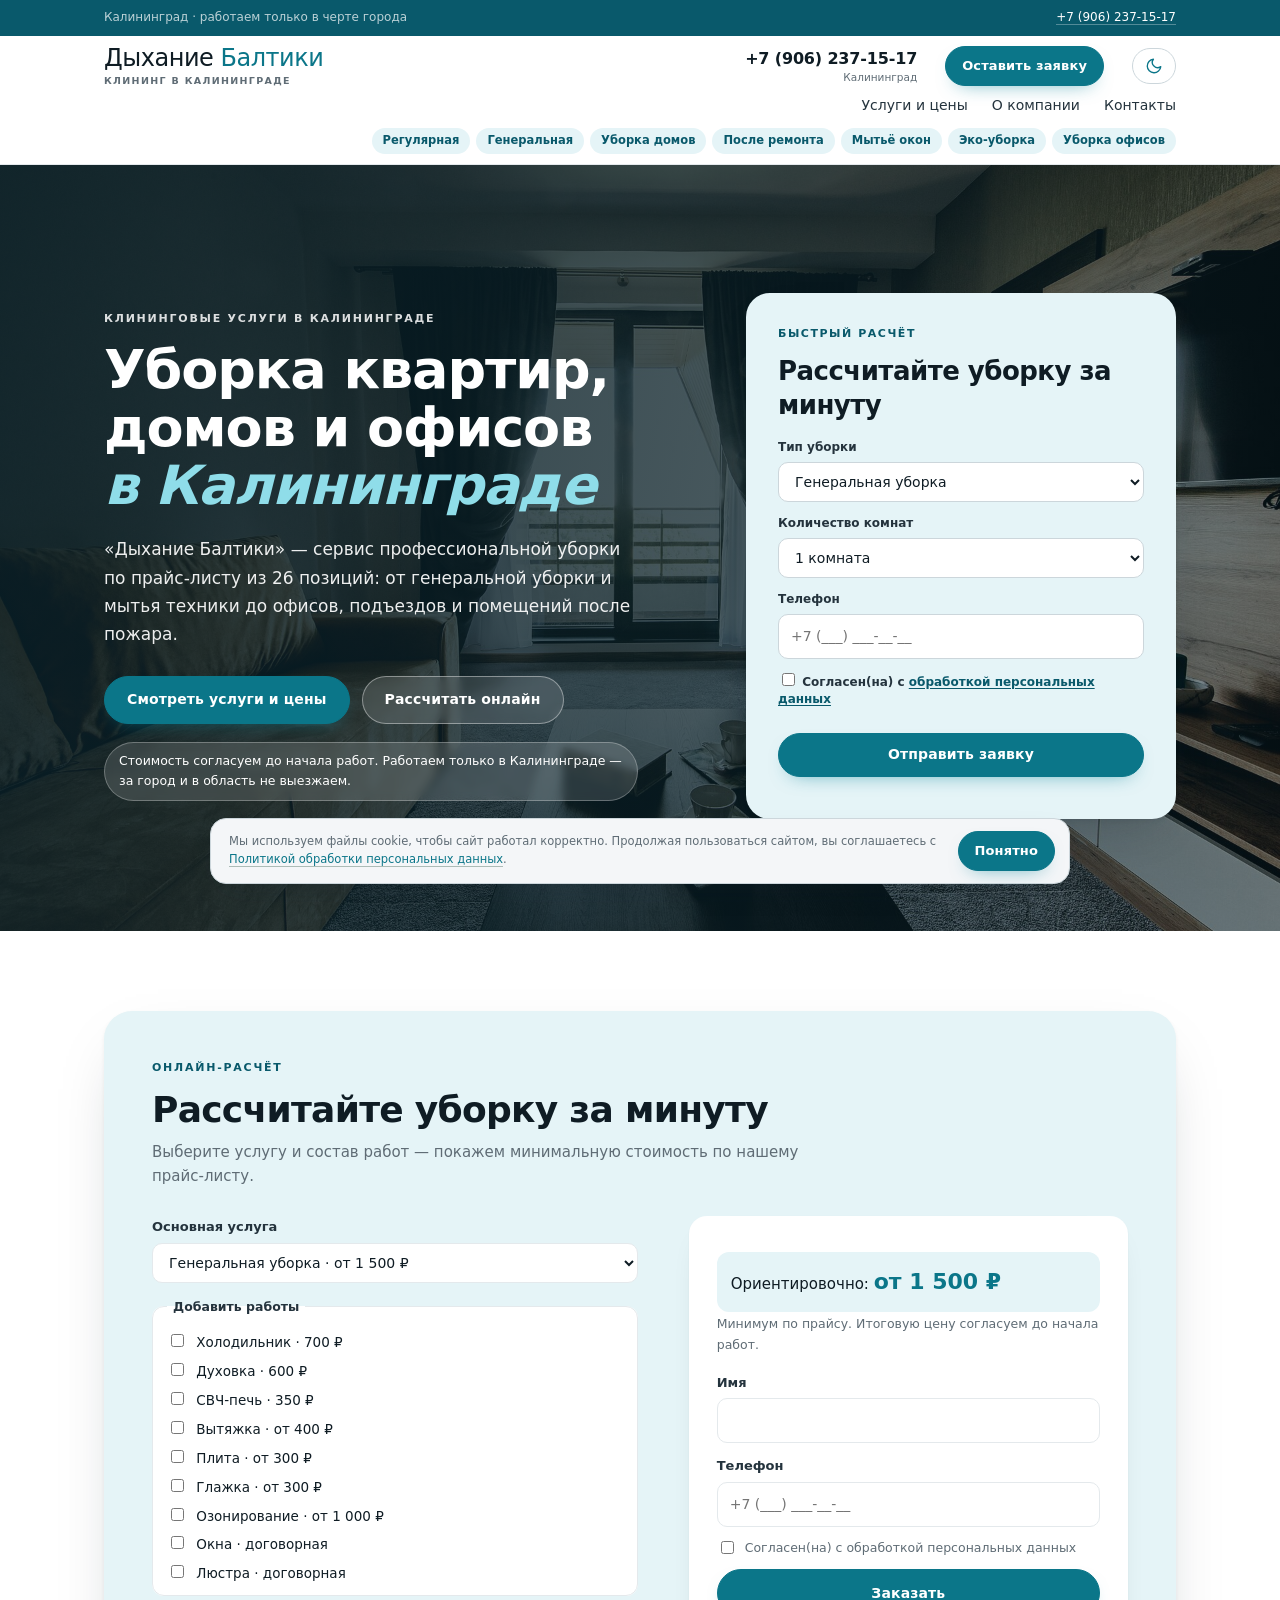
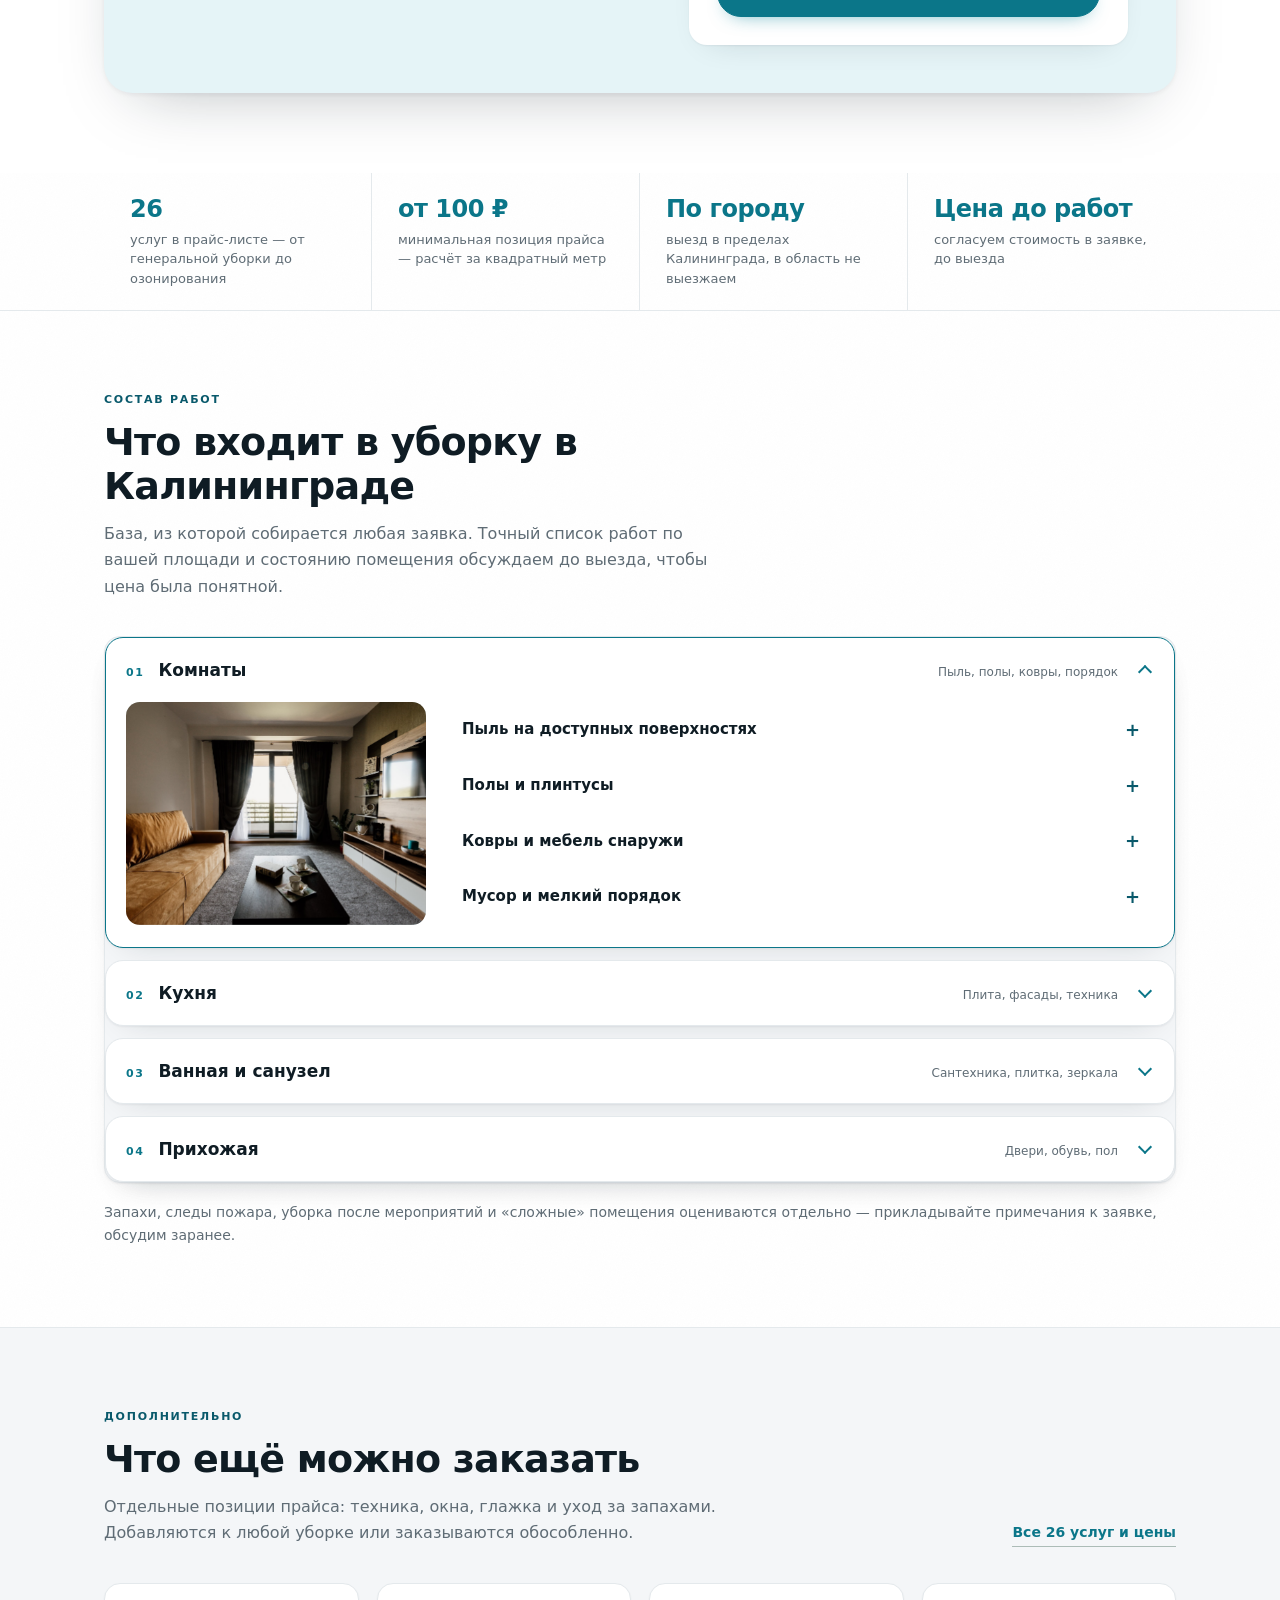
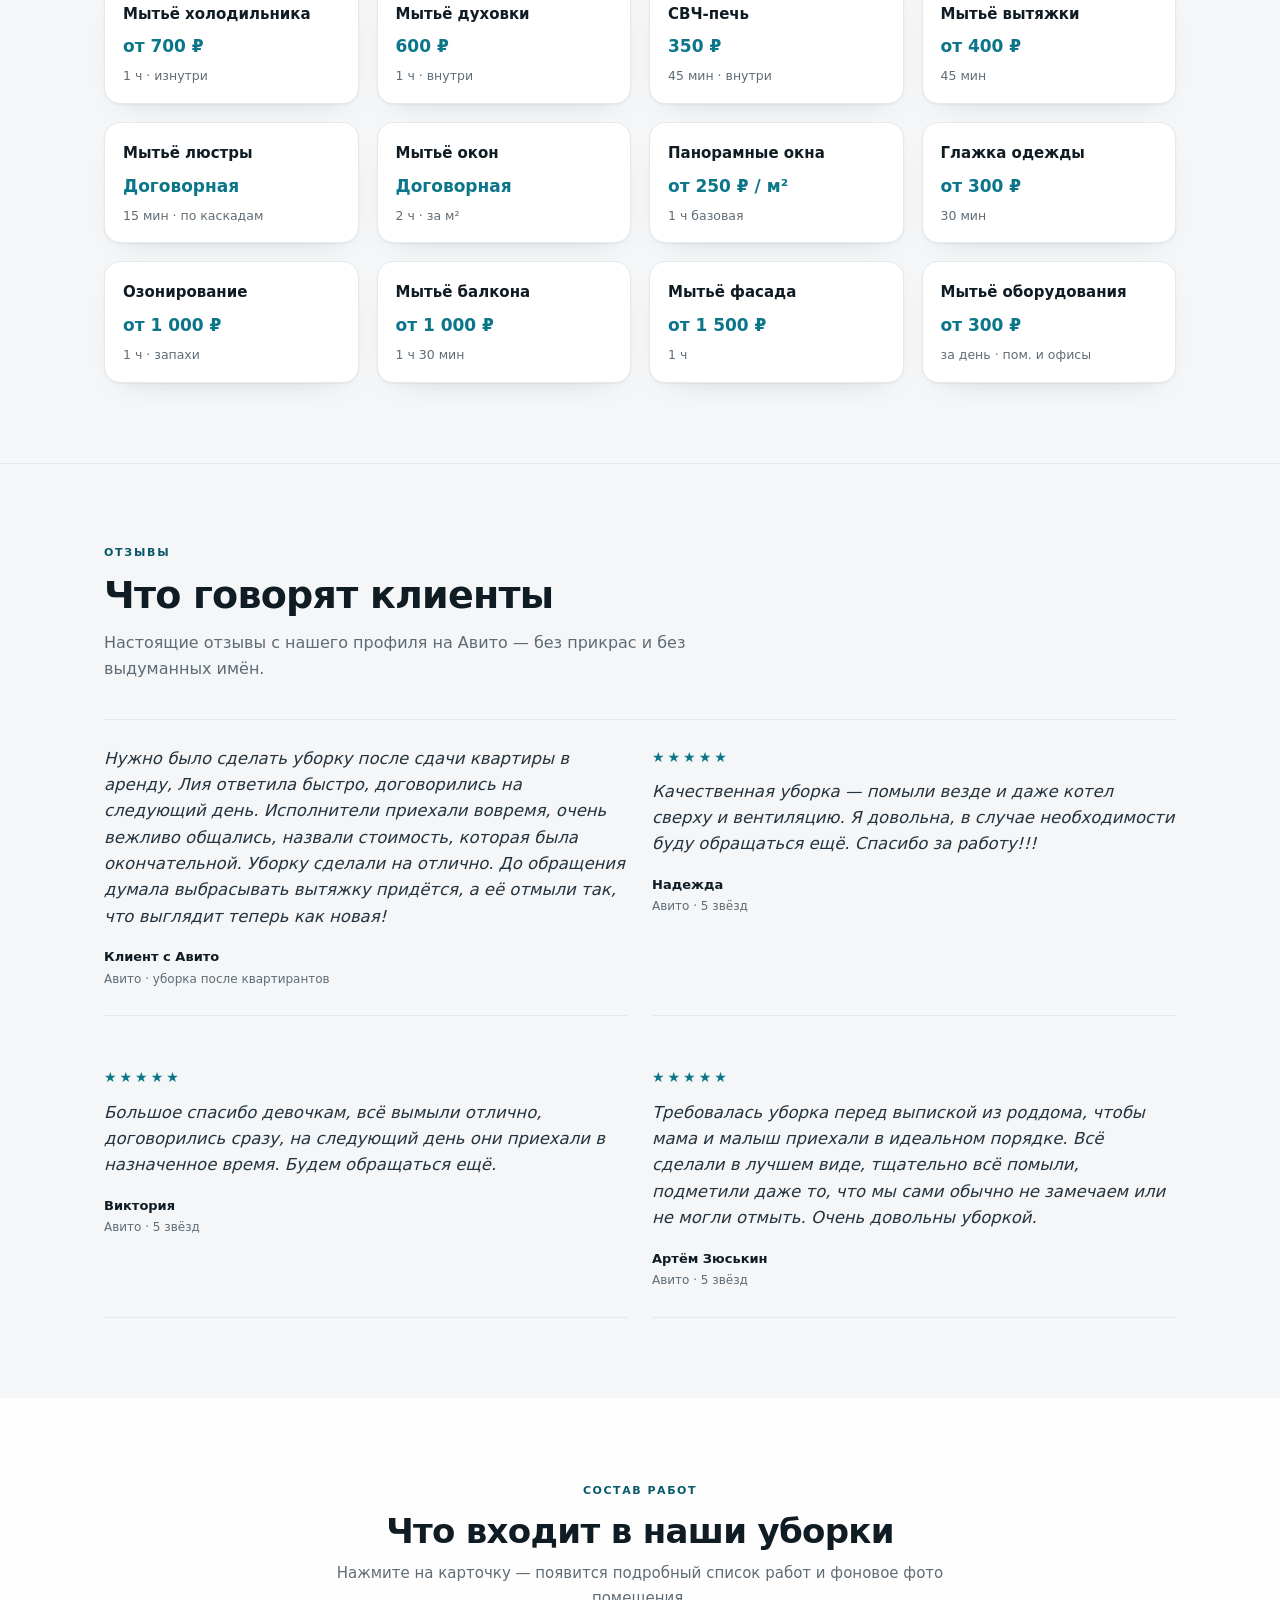
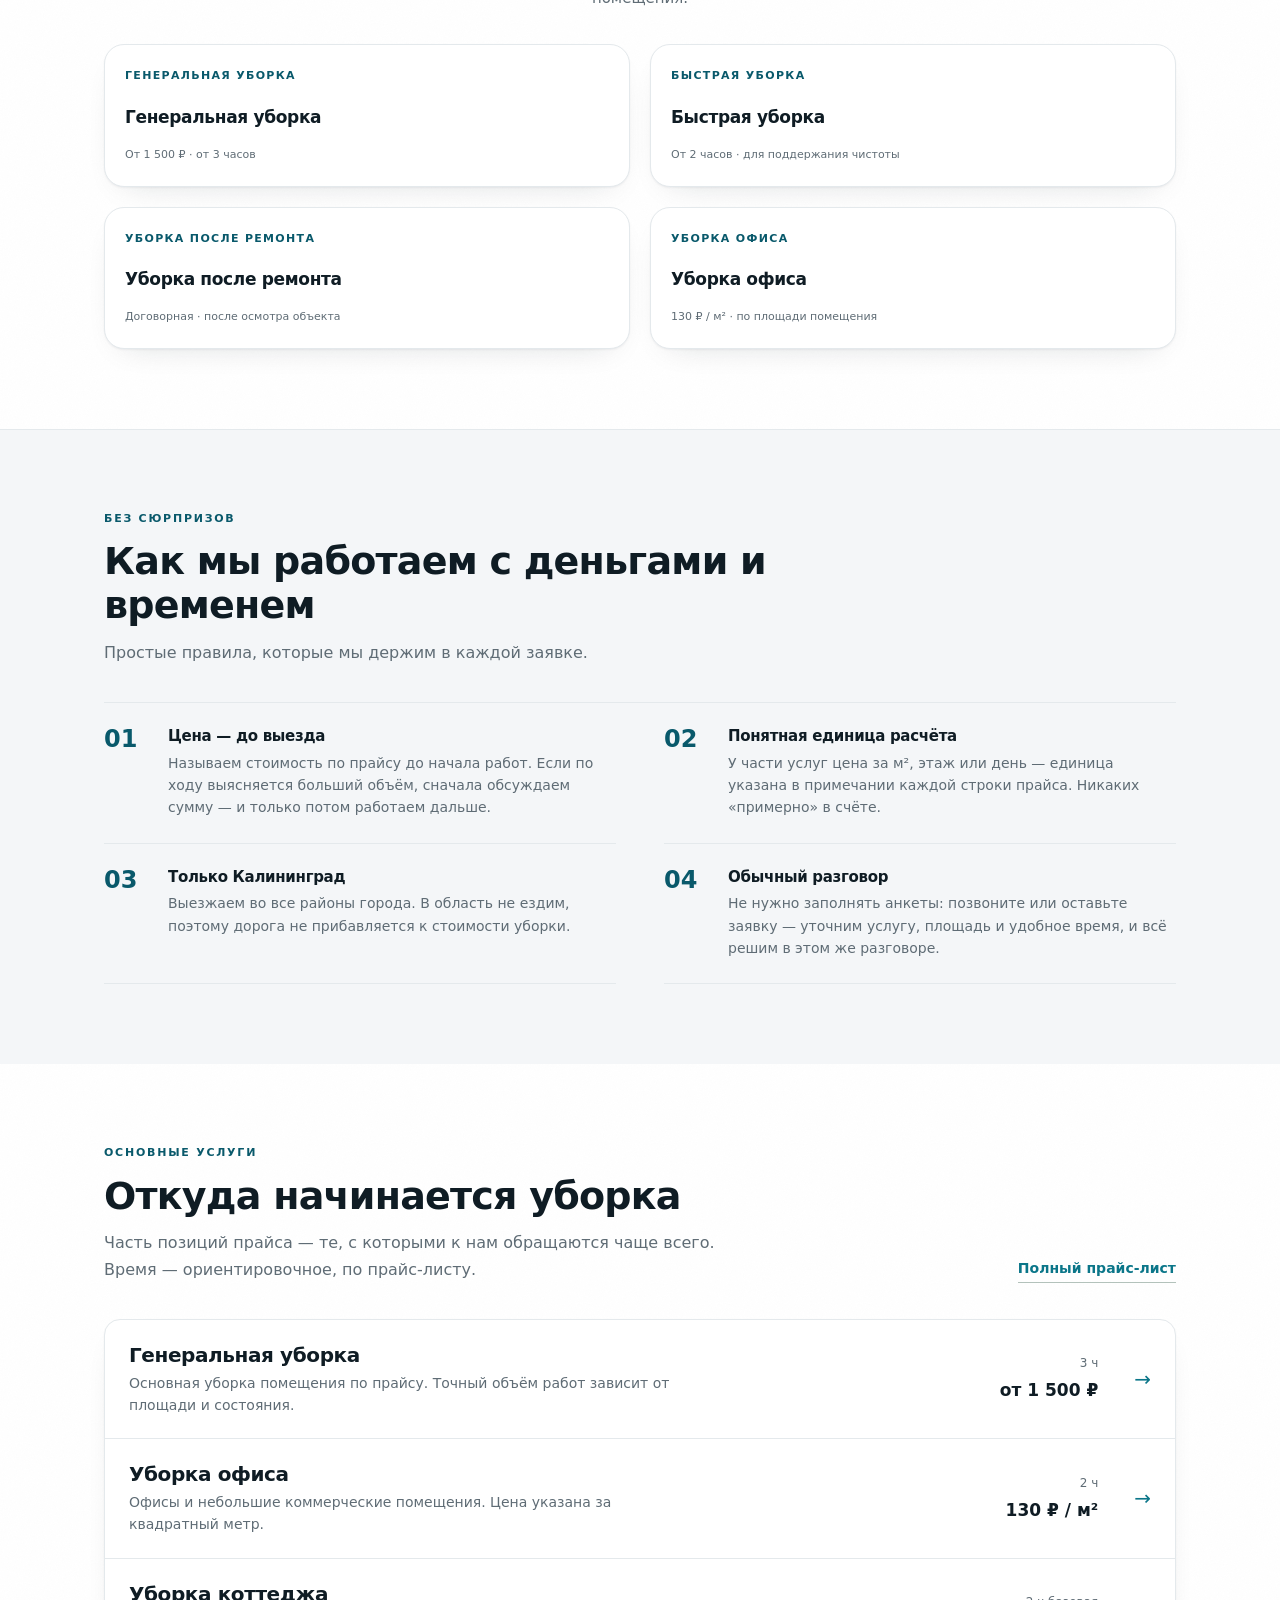
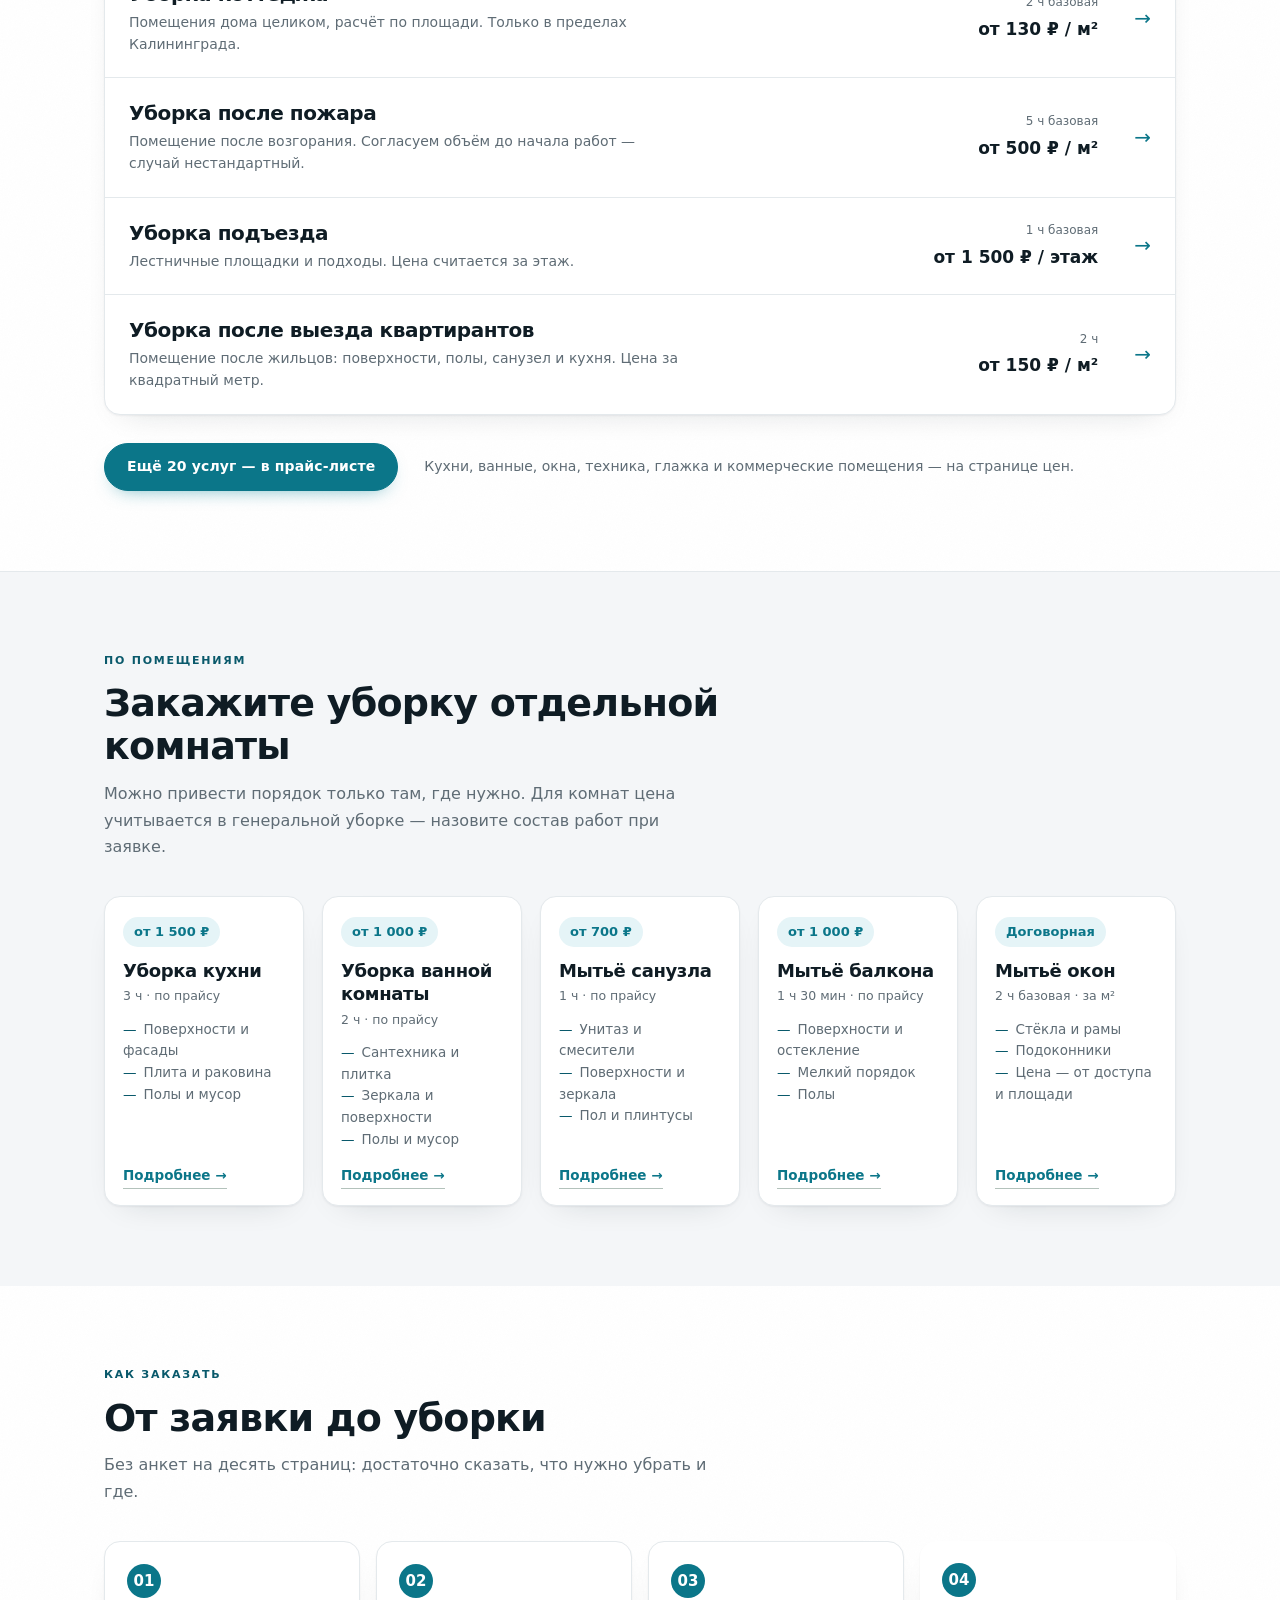
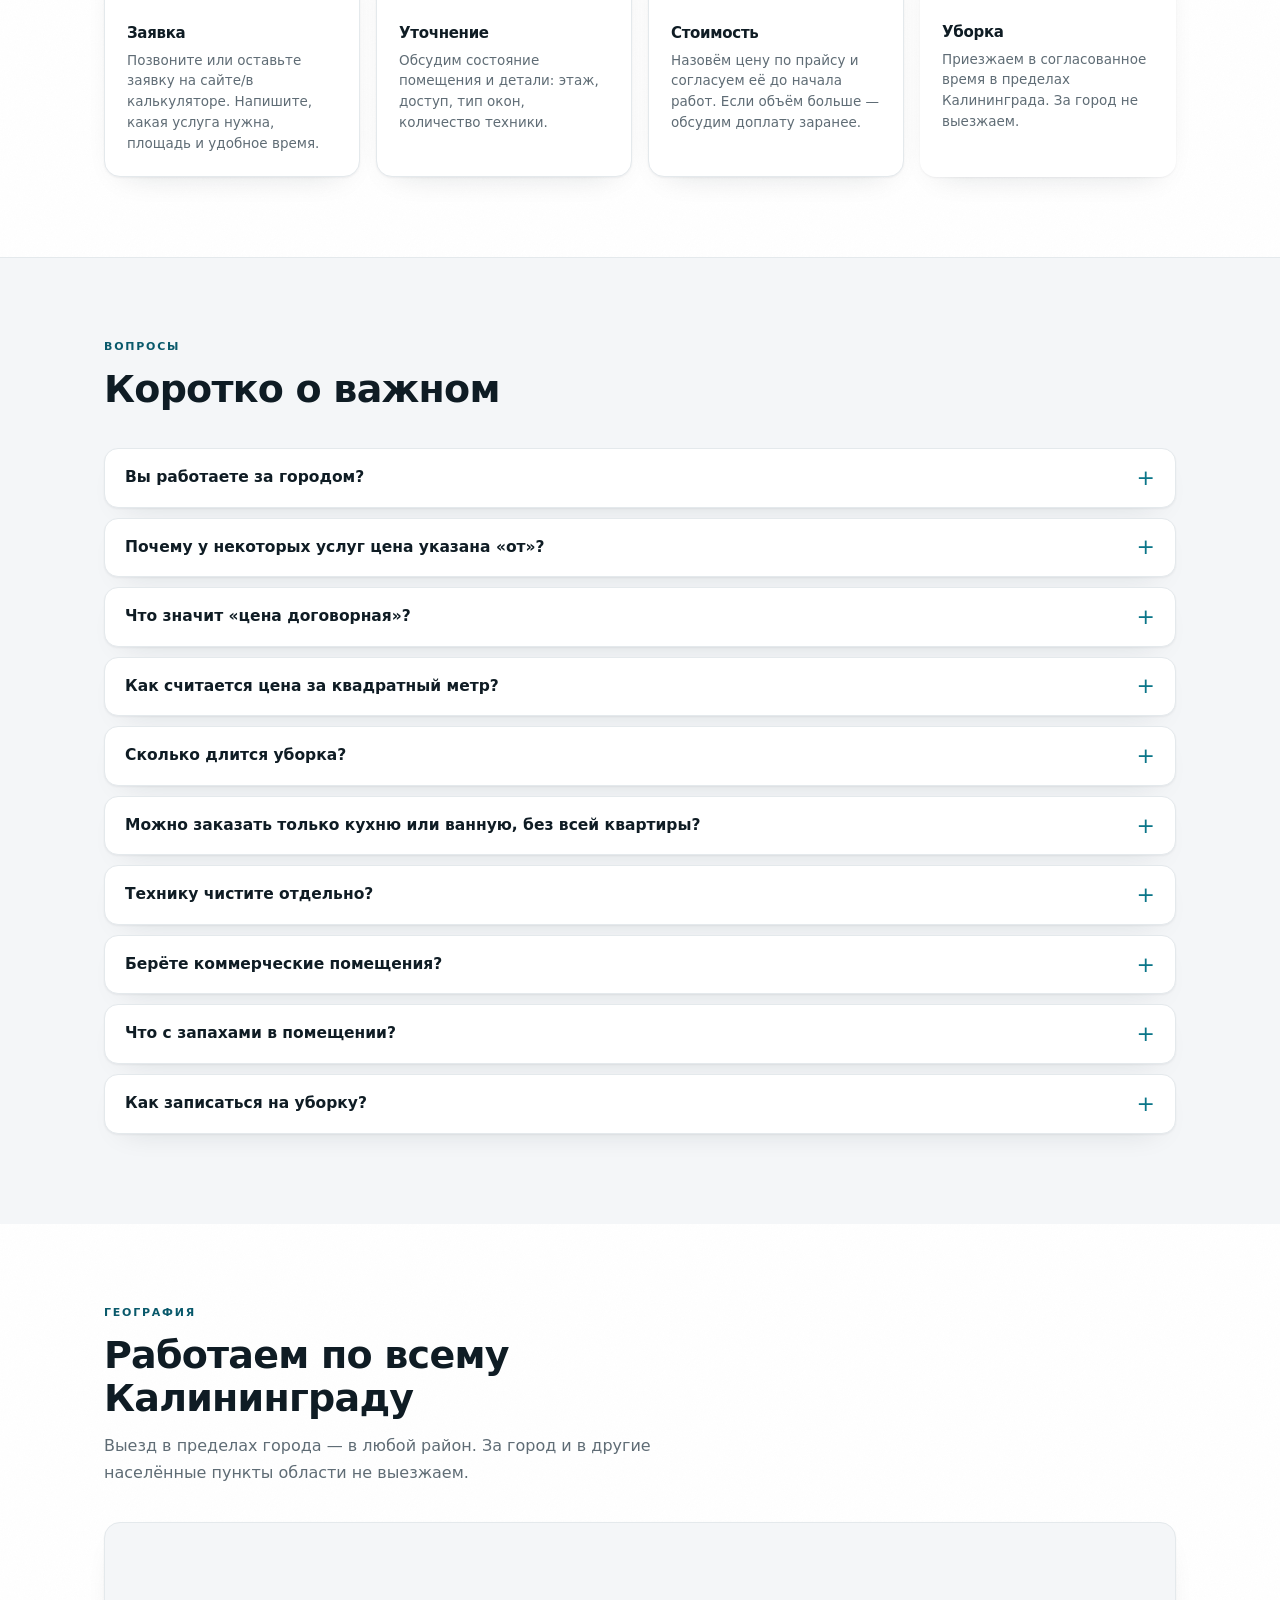
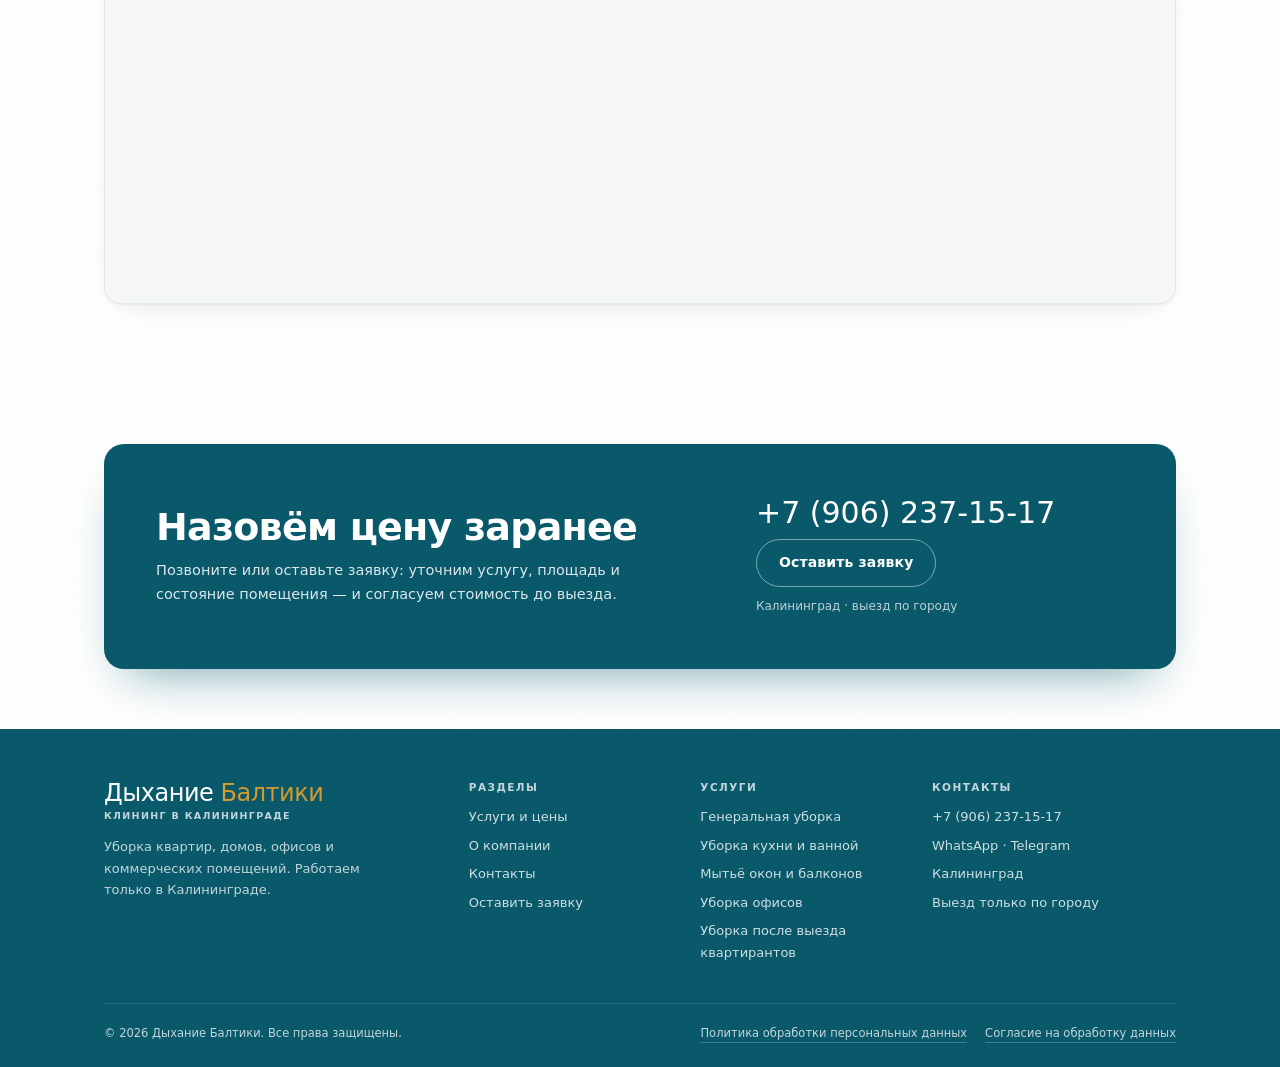
==== commit b793f7d1: "Ренейминг в «Дыхание Балтики», новый телефон, кнопки видов уборки справа и прокруткой на мобильном, " ====
--- a/index.html
+++ b/index.html
@@ -3,7 +3,7 @@
 <head>
   <meta charset="UTF-8">
   <meta name="viewport" content="width=device-width, initial-scale=1">
-  <title>ЧистоБалт — клининговые услуги в Калининграде: уборка квартир, домов и офисов</title>
+  <title>Дыхание Балтики — клининговые услуги в Калининграде: уборка квартир, домов и офисов</title>
   <meta name="description" content="Клининговые услуги в Калининграде. Онлайн-расчёт уборки, что входит в уборку, доп-работы, офисы и коммерческие помещения. Прайс-лист из 26 услуг, цены согласовываем до начала работ. Только Калининград.">
   <meta name="theme-color" content="#25503c">
   <link rel="icon" href="assets/favicon.svg" type="image/svg+xml">
@@ -14,14 +14,14 @@
   <div class="topbar">
     <div class="container topbar__inner">
       <span>Калининград · работаем только в черте города</span>
-      <span><a href="tel:+70000000000">+7 (000) 000-00-00</a></span>
+      <span><a href="tel:+79062371517">+7 (906) 237-15-17</a></span>
     </div>
   </div>
 
   <header class="header">
     <div class="container header__inner">
       <a class="logo" href="index.html">
-        <span class="logo__name">Чисто<span>Балт</span></span>
+        <span class="logo__name">Дыхание <span>Балтики</span></span>
         <span class="logo__sub">клининг в Калининграде</span>
       </a>
 
@@ -31,19 +31,20 @@
           <a href="about.html">О компании</a>
           <a href="contacts.html">Контакты</a>
         </div>
-        <div class="nav__services" aria-label="Виды уборки">
-          <a href="cleaning-regular.html">Регулярная</a>
-          <a href="cleaning-general.html">Генеральная</a>
-          <a href="cleaning-house.html">Уборка домов</a>
-          <a href="cleaning-post-renovation.html">После ремонта</a>
-          <a href="cleaning-windows.html">Мытьё окон</a>
-          <a href="cleaning-eco.html">Эко-уборка</a>
-          <a href="cleaning-office.html">Уборка офисов</a>
-        </div>
       </nav>
 
+      <div class="header__services" aria-label="Виды уборки">
+        <a href="cleaning-regular.html">Регулярная</a>
+        <a href="cleaning-general.html">Генеральная</a>
+        <a href="cleaning-house.html">Уборка домов</a>
+        <a href="cleaning-post-renovation.html">После ремонта</a>
+        <a href="cleaning-windows.html">Мытьё окон</a>
+        <a href="cleaning-eco.html">Эко-уборка</a>
+        <a href="cleaning-office.html">Уборка офисов</a>
+      </div>
+
       <div class="header__phone">
-        <a href="tel:+70000000000">+7 (000) 000-00-00</a>
+        <a href="tel:+79062371517">+7 (906) 237-15-17</a>
         <small>Калининград</small>
       </div>
 
@@ -64,7 +65,7 @@
         <div>
           <span class="overline">Клининговые услуги в Калининграде</span>
           <h1>Уборка квартир, домов и офисов <em>в Калининграде</em></h1>
-          <p class="hero__lead">«ЧистоБалт» — сервис профессиональной уборки по прайс-листу из 26 позиций: от генеральной уборки и мытья техники до офисов, подъездов и помещений после пожара.</p>
+          <p class="hero__lead">«Дыхание Балтики» — сервис профессиональной уборки по прайс-листу из 26 позиций: от генеральной уборки и мытья техники до офисов, подъездов и помещений после пожара.</p>
 
           <div class="hero__actions">
             <a class="btn btn--primary" href="services.html">Смотреть услуги и цены</a>
@@ -200,7 +201,7 @@
             <div class="calc__success" id="calcSuccess" hidden tabindex="-1">
               <p><strong>Расчёт принят!</strong></p>
               <p>Итог: <span id="calcSuccessSummary"></span></p>
-              <p>Мы свяжемся с вами для уточнения деталей. Если вопрос срочный — <a href="tel:+70000000000">позвоните нам</a>.</p>
+              <p>Мы свяжемся с вами для уточнения деталей. Если вопрос срочный — <a href="tel:+79062371517">позвоните нам</a>.</p>
             </div>
           </form>
         </div>
@@ -945,7 +946,7 @@
               <p>Позвоните или оставьте заявку: уточним услугу, площадь и состояние помещения — и согласуем стоимость до выезда.</p>
             </div>
             <div class="cta__actions">
-              <a class="cta__phone" href="tel:+70000000000">+7 (000) 000-00-00</a>
+              <a class="cta__phone" href="tel:+79062371517">+7 (906) 237-15-17</a>
               <a class="btn btn--light" href="contacts.html#form">Оставить заявку</a>
               <span class="cta__small">Калининград · выезд по городу</span>
             </div>
@@ -960,7 +961,7 @@
       <div class="footer__grid">
         <div>
           <a class="logo" href="index.html">
-            <span class="logo__name">Чисто<span>Балт</span></span>
+            <span class="logo__name">Дыхание <span>Балтики</span></span>
             <span class="logo__sub">клининг в Калининграде</span>
           </a>
           <p class="footer__about">Уборка квартир, домов, офисов и коммерческих помещений. Работаем только в Калининграде.</p>
@@ -990,8 +991,8 @@
         <div>
           <h3>Контакты</h3>
           <ul class="footer__list">
-            <li><a href="tel:+70000000000">+7 (000) 000-00-00</a></li>
-            <li><a href="mailto:info@chistobalt.ru">info@chistobalt.ru</a></li>
+            <li><a href="tel:+79062371517">+7 (906) 237-15-17</a></li>
+            <li><a href="https://wa.me/79062371517" target="_blank" rel="noopener">WhatsApp</a> · <a href="https://t.me/+79062371517" target="_blank" rel="noopener">Telegram</a></li>
             <li>Калининград</li>
             <li>Выезд только по городу</li>
           </ul>
@@ -999,7 +1000,7 @@
       </div>
 
       <div class="footer__bottom">
-        <div>© <span id="year">2026</span> ЧистоБалт. Все права защищены.</div>
+        <div>© <span id="year">2026</span> Дыхание Балтики. Все права защищены.</div>
         <div class="footer__legal">
           <a href="privacy.html">Политика обработки персональных данных</a>
           <a href="privacy.html#consent">Согласие на обработку данных</a>
--- a/styles.css
+++ b/styles.css
@@ -1,5 +1,5 @@
 /* =========================================================
-   ЧистоБалт — клининг в Калининграде
+   Дыхание Балтики — клининг в Калининграде
    Оформление: спокойное, «бумажное», без глянца
    ========================================================= */
 
@@ -1992,8 +1992,8 @@
 
 @media (max-width: 900px) {
   .nav {
-    position: fixed;
-    top: 0;
+    position: absolute;
+    top: 100%;
     left: 0;
     right: 0;
     z-index: 55;
@@ -2001,12 +2001,13 @@
     flex-direction: column;
     align-items: stretch;
     gap: 0;
-    max-height: 100dvh;
-    padding: 90px 24px 24px;
+    max-height: calc(100dvh - 100%);
+    padding: 4px 24px 20px;
     background: var(--paper);
     border-bottom: 1px solid var(--line);
+    box-shadow: 0 24px 40px -28px rgba(8, 16, 20, 0.45);
     overflow-y: auto;
-    transform: translateY(-10px);
+    transform: translateY(-8px);
     opacity: 0;
     visibility: hidden;
     pointer-events: none;
@@ -4006,7 +4007,7 @@
 }
 
 /* =========================================================
-   Навигация: кнопки видов уборки под основными ссылками
+   Шапка: основные ссылки и кнопки видов уборки справа
    ========================================================= */
 
 .nav {
@@ -4032,17 +4033,21 @@
 .nav__main {
   display: flex;
   align-items: center;
+  justify-content: flex-end;
   gap: 24px;
 }
 
-.nav__services {
-  display: flex;
+.header__services {
+  display: flex;
+  flex: 1 0 100%;
+  order: 11;
   flex-wrap: wrap;
   justify-content: flex-end;
   gap: 6px;
-}
-
-.nav__services a {
+  margin-top: 2px;
+}
+
+.header__services a {
   padding: 3px 11px;
   font-size: 11.5px;
   font-weight: 600;
@@ -4055,17 +4060,17 @@
   transition: background-color 0.15s ease, color 0.15s ease;
 }
 
-.nav__services a:hover {
+.header__services a:hover {
   background: var(--green);
   color: #ffffff;
 }
 
-[data-theme="dark"] .nav__services a {
+[data-theme="dark"] .header__services a {
   background: rgba(70, 200, 220, 0.14);
   color: var(--green);
 }
 
-[data-theme="dark"] .nav__services a:hover {
+[data-theme="dark"] .header__services a:hover {
   background: var(--green);
   color: #0b1216;
 }
@@ -4075,7 +4080,7 @@
     gap: 18px;
   }
 
-  .nav__services a {
+  .header__services a {
     padding: 2px 8px;
     font-size: 11px;
   }
@@ -4098,31 +4103,49 @@
     gap: 0;
   }
 
-  .nav__services {
-    flex-direction: column;
-    align-items: stretch;
-    gap: 0;
-    margin-top: 10px;
-    padding-top: 10px;
-    border-top: 1px solid var(--line);
-  }
-
-  .nav__services a {
-    padding: 13px 0;
-    font-size: 14.5px;
-    background: transparent;
-    border-radius: 0;
-    border-bottom: 1px solid var(--line);
-  }
-
-  .nav__services a:hover,
-  [data-theme="dark"] .nav__services a:hover {
-    background: transparent;
-    color: var(--green);
-  }
-
-  [data-theme="dark"] .nav__services a {
-    background: transparent;
+  /* Кнопки видов уборки всегда на виду: одна строка с прокруткой вбок */
+  .header__services {
+    flex-wrap: nowrap;
+    justify-content: flex-start;
+    gap: 8px;
+    margin: 4px -24px 0;
+    padding: 2px 24px 6px;
+    overflow-x: auto;
+    overscroll-behavior-x: contain;
+    -webkit-overflow-scrolling: touch;
+    scrollbar-width: none;
+  }
+
+  .header__services::-webkit-scrollbar {
+    display: none;
+  }
+
+  .header__services a {
+    flex: 0 0 auto;
+    padding: 7px 14px;
+    font-size: 13px;
+    line-height: 1.5;
+    background: var(--green-soft);
+    border-radius: 999px;
+  }
+
+  [data-theme="dark"] .header__services a {
+    background: rgba(70, 200, 220, 0.14);
+  }
+}
+
+@media (max-width: 700px) {
+  .header__services {
+    margin-left: -18px;
+    margin-right: -18px;
+    padding-left: 18px;
+    padding-right: 18px;
+  }
+}
+
+@media (max-width: 420px) {
+  .logo__name {
+    font-size: 20px;
   }
 }
 
@@ -4309,6 +4332,10 @@
   color: var(--green);
 }
 
+[data-theme="dark"] .calc-quick__head .overline {
+  color: var(--green);
+}
+
 @media (max-width: 760px) {
   .included__body {
     grid-template-columns: 1fr;
@@ -4323,3 +4350,198 @@
     display: none;
   }
 }
+
+/* =========================================================
+   Модальное окно заказа: выбор платформы и текст сообщения
+   ========================================================= */
+
+html.is-modal-open,
+html.is-modal-open body {
+  overflow: hidden;
+}
+
+.order-modal {
+  position: fixed;
+  inset: 0;
+  z-index: 200;
+  display: flex;
+  align-items: center;
+  justify-content: center;
+  padding: 20px;
+}
+
+.order-modal[hidden] {
+  display: none;
+}
+
+.order-modal__backdrop {
+  position: absolute;
+  inset: 0;
+  background: rgba(8, 16, 20, 0.55);
+  backdrop-filter: blur(4px);
+  -webkit-backdrop-filter: blur(4px);
+}
+
+.order-modal__card {
+  position: relative;
+  width: 100%;
+  max-width: 480px;
+  max-height: calc(100dvh - 40px);
+  overflow-y: auto;
+  padding: 28px 26px 24px;
+  border-radius: 22px;
+  background: var(--card);
+  border: 1px solid var(--line);
+  box-shadow: 0 30px 80px -30px rgba(8, 16, 20, 0.55);
+}
+
+.order-modal__close {
+  position: absolute;
+  top: 14px;
+  right: 14px;
+  display: inline-flex;
+  align-items: center;
+  justify-content: center;
+  width: 36px;
+  height: 36px;
+  border: 1px solid var(--line);
+  border-radius: 50%;
+  background: var(--paper);
+  color: var(--ink-soft);
+  cursor: pointer;
+  transition: border-color 0.15s ease, color 0.15s ease;
+}
+
+.order-modal__close:hover {
+  border-color: var(--green);
+  color: var(--green);
+}
+
+.order-modal__title {
+  margin: 6px 0 8px;
+  font-size: clamp(20px, 3vw, 26px);
+  line-height: 1.2;
+  color: var(--ink);
+}
+
+.order-modal__sub {
+  margin: 0 0 18px;
+  font-size: 14px;
+  line-height: 1.55;
+  color: var(--muted);
+}
+
+.order-modal__platforms {
+  display: grid;
+  gap: 10px;
+}
+
+.platform {
+  display: flex;
+  align-items: center;
+  gap: 12px;
+  width: 100%;
+  padding: 14px 16px;
+  font-family: var(--sans);
+  font-size: 15px;
+  font-weight: 600;
+  text-align: left;
+  color: var(--ink);
+  background: var(--surface);
+  border: 1px solid var(--line);
+  border-radius: 14px;
+  cursor: pointer;
+  transition: transform 0.15s ease, border-color 0.15s ease;
+}
+
+.platform:hover {
+  transform: translateY(-1px);
+  border-color: var(--green);
+}
+
+.platform svg {
+  flex: 0 0 auto;
+}
+
+.platform--tg svg {
+  color: #229ed9;
+}
+
+.platform--wa svg {
+  color: #25d366;
+}
+
+.platform--call svg {
+  color: var(--green);
+}
+
+.order-modal__hint {
+  margin: 16px 0 0;
+  font-size: 12.5px;
+  color: var(--muted);
+  text-align: center;
+}
+
+.order-modal__hint a {
+  color: var(--green-dark);
+  text-decoration: underline;
+  text-underline-offset: 2px;
+}
+
+.order-modal__text {
+  padding: 16px 18px;
+  border-radius: 14px;
+  background: var(--green-soft);
+  border: 1px solid var(--line);
+  font-size: 15px;
+  line-height: 1.6;
+  color: var(--ink);
+  white-space: pre-wrap;
+  word-break: break-word;
+}
+
+.order-modal__actions {
+  display: flex;
+  flex-wrap: wrap;
+  gap: 10px;
+  margin-top: 16px;
+}
+
+.order-modal__actions .btn {
+  flex: 1 1 auto;
+}
+
+.order-modal__copy,
+.order-modal__back {
+  background: var(--surface);
+  border: 1px solid var(--line);
+  color: var(--ink-soft);
+}
+
+.order-modal__copy:hover,
+.order-modal__back:hover {
+  border-color: var(--green);
+  color: var(--green);
+}
+
+[data-theme="dark"] .order-modal__hint a {
+  color: var(--green);
+}
+
+@media (max-width: 560px) {
+  .order-modal {
+    padding: 12px;
+    align-items: flex-end;
+  }
+
+  .order-modal__card {
+    max-width: none;
+    padding: 24px 18px 20px;
+    border-radius: 20px;
+    max-height: calc(100dvh - 24px);
+  }
+
+  .order-modal__actions .btn {
+    flex: 1 1 100%;
+  }
+}
